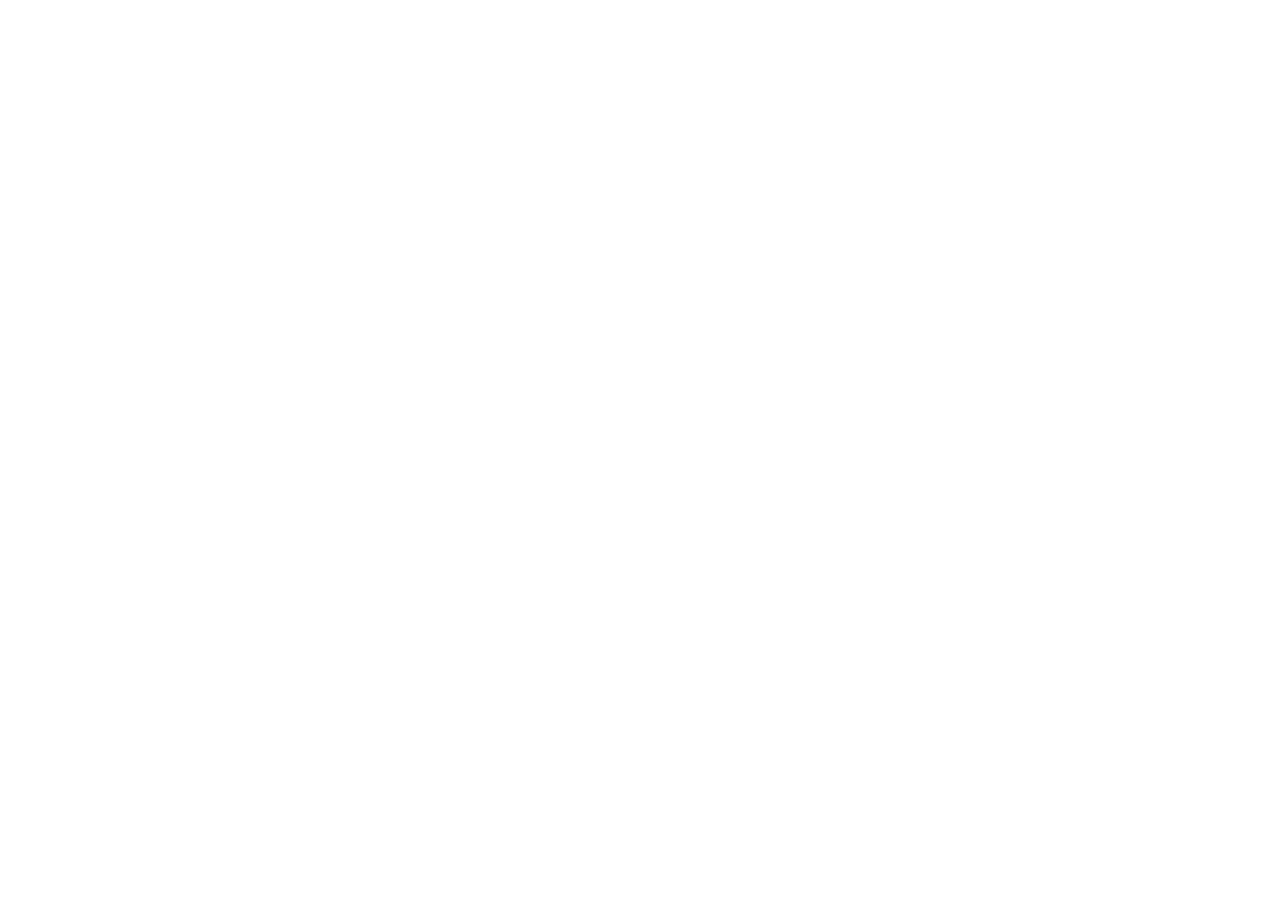
==== portfolio/index.html @ b693738b "added portfolio" ====
<!doctype html><html lang="en"><head><meta charset="utf-8"/><link rel="icon" href="/williamjwhtie.me/portfolio/favicon.png"/><meta name="viewport" content="width=device-width,initial-scale=1"/><meta name="theme-color" content="#000000"/><meta name="description" content="William White's Portfolio Website"/><link rel="apple-touch-icon" href="/williamjwhtie.me/portfolio/favicon.png"/><link rel="manifest" href="/williamjwhtie.me/portfolio/manifest.json"/><meta name="description" content="I'm an Enterprise Technical Success Manager, Digital Transformation SME, web designer and developer based in Seattle, Washington. I serve as a trusted technical advisor and implementation consultant for clients across various business verticals. I have over 10 years of experience in designing, implementing, and supporting enterprise software including banking and loan originatioin, electronic signatures (DocuSign, Adobe), digital mortgage and business solutions that enable digital business transformation and innovation.  I have a passion for problem-solving and enjoy learning about and experimenting with new technologies.
      Currently using and exploring: Node.js, React.js, Bootstrap, Material UI, MongoDB, Mysql, PostgreSQL, Nextjs, AI in business."/><meta property="og:image" content="https://github.com/willj518.png"/><meta property="og:site_name" content="William White's Portfolio"/><meta property="og:title" content="Portfolio of WILLIAM WHITE"/><meta property="og:url" content="https://willj518.github.io/portfolio/"/><meta property="og:type" content="website"/><meta property="og:description" content="I'm an Enterprise Technical Success Manager, Digital Transformation SME, web designer and developer based in Seattle, Washington. I serve as a trusted technical advisor and implementation consultant for clients across various business verticals. I have over 10 years of experience in designing, implementing, and supporting enterprise software including banking and loan originatioin, electronic signatures (DocuSign, Adobe), digital mortgage and business solutions that enable digital business transformation and innovation.  I have a passion for problem-solving and enjoy learning about and experimenting with new technologies.
      Currently using and exploring: Node.js, React.js, Bootstrap, Material UI, MongoDB, Mysql, PostgreSQL, Nextjs, AI in business."/><meta itemprop="name" content="Portfolio of WILLIAM WHITE"/><meta itemprop="url" content="https://willj518.github.io/portfolio/"/><meta itemprop="description" content="I'm an Enterprise Technical Success Manager, Digital Transformation SME, web designer and developer based in Seattle, Washington. I serve as a trusted technical advisor and implementation consultant for clients across various business verticals. I have over 10 years of experience in designing, implementing, and supporting enterprise software including banking and loan originatioin, electronic signatures (DocuSign, Adobe), digital mortgage and business solutions that enable digital business transformation and innovation.  I have a passion for problem-solving and enjoy learning about and experimenting with new technologies.
      Currently using and exploring: Node.js, React.js, Bootstrap, Material UI, MongoDB, Mysql, PostgreSQL, Nextjs, AI in business."/><meta itemprop="thumbnailUrl" content=""/><meta name="linkedin:url" content="https://www.linkedin.com/in/digital-will/"/><meta name="twitter:title" content="WILLIAM WHITE"/><meta name="twitter:description" content="I'm an Enterprise Technical Success Manager, Digital Transformation SME, web designer and developer based in Seattle, Washington. I serve as a trusted technical advisor and implementation consultant for clients across various business verticals. I have over 10 years of experience in designing, implementing, and supporting enterprise software including banking and loan originatioin, electronic signatures (DocuSign, Adobe), digital mortgage and business solutions that enable digital business transformation and innovation.  I have a passion for problem-solving and enjoy learning about and experimenting with new technologies.
      Currently using and exploring: Node.js, React.js, Bootstrap, Material UI, MongoDB, Mysql, PostgreSQL, Nextjs, AI in business."/><meta name="twitter:card" content="summary"/><link rel="stylesheet" href="css/docs.css"/><link rel="stylesheet" href="css/algolia.css"/><title>Portfolio of WILLIAM WHITE</title><script defer="defer" src="/williamjwhtie.me/portfolio/static/js/main.a941925e.js"></script><link href="/williamjwhtie.me/portfolio/static/css/main.49c7932e.css" rel="stylesheet"></head><body><noscript>You need to enable JavaScript to run this app.</noscript><div id="root"></div></body></html>
---- portfolio/css/docs.css ----
@charset "UTF-8";
/*! @docsearch/css 3.0.0-alpha.41 | MIT License | © Algolia, Inc. and contributors | https://docsearch.algolia.com */
:root {
  --portfolio-primary-color: #5468ff;
  --portfolio-text-color: #1c1e21;
  --portfolio-spacing: 12px;
  --portfolio-highlight-color: var(--portfolio-primary-color);
  --portfolio-muted-color: #969faf;
  --portfolio-container-background: rgba(101, 108, 133, 0.8);
  --portfolio-logo-color: #5265f9;
  --portfolio-modal-width: 560px;
  --portfolio-modal-height: 600px;
  --portfolio-modal-background: #f5f6f7;
  --portfolio-modal-shadow: inset 1px 1px 0 0 hsla(0, 0%, 100%, 0.5),
    0 3px 8px 0 #555a64;
  --portfolio-searchbox-height: 56px;
  --portfolio-searchbox-background: #ebedf0;
  --portfolio-searchbox-focus-background: #fff;
  --portfolio-searchbox-shadow: inset 0 0 0 2px var(--portfolio-primary-color);
  --portfolio-hit-height: 56px;
  --portfolio-hit-color: #444950;
  --portfolio-hit-active-color: #fff;
  --portfolio-hit-background: #fff;
  --portfolio-hit-shadow: 0 1px 3px 0 #d4d9e1;
  --portfolio-key-gradient: linear-gradient(-225deg, #d5dbe4, #f8f8f8);
  --portfolio-key-shadow: inset 0 -2px 0 0 #cdcde6, inset 0 0 1px 1px #fff,
    0 1px 2px 1px rgba(30, 35, 90, 0.4);
  --portfolio-footer-height: 44px;
  --portfolio-footer-background: #fff;
  --portfolio-footer-shadow: 0 -1px 0 0 #e0e3e8,
    0 -3px 6px 0 rgba(69, 98, 155, 0.12);
}

html[data-theme=dark] {
  --portfolio-text-color: #f5f6f7;
  --portfolio-container-background: rgba(9, 10, 17, 0.8);
  --portfolio-modal-background: #15172a;
  --portfolio-modal-shadow: inset 1px 1px 0 0 #2c2e40, 0 3px 8px 0 #000309;
  --portfolio-searchbox-background: #090a11;
  --portfolio-searchbox-focus-background: #000;
  --portfolio-hit-color: #bec3c9;
  --portfolio-hit-shadow: none;
  --portfolio-hit-background: #090a11;
  --portfolio-key-gradient: linear-gradient(-26.5deg, #565872, #31355b);
  --portfolio-key-shadow: inset 0 -2px 0 0 #282d55, inset 0 0 1px 1px #51577d,
    0 2px 2px 0 rgba(3, 4, 9, 0.3);
  --portfolio-footer-background: #1e2136;
  --portfolio-footer-shadow: inset 0 1px 0 0 rgba(73, 76, 106, 0.5),
    0 -4px 8px 0 rgba(0, 0, 0, 0.2);
  --portfolio-logo-color: #fff;
  --portfolio-muted-color: #6b7082;
}

.Portfolio-Button {
  align-items: center;
  background: var(--portfolio-searchbox-background);
  border: 0;
  border-radius: 40px;
  color: var(--portfolio-muted-color);
  cursor: pointer;
  display: flex;
  font-weight: 500;
  height: 36px;
  justify-content: space-between;
  margin: 0 0 0 16px;
  padding: 0 8px;
  -webkit-user-select: none;
  -moz-user-select: none;
  -ms-user-select: none;
  user-select: none;
}

.Portfolio-Button:active,
.Portfolio-Button:focus,
.Portfolio-Button:hover {
  background: var(--portfolio-searchbox-focus-background);
  box-shadow: var(--portfolio-searchbox-shadow);
  color: var(--portfolio-text-color);
  outline: none;
}

.Portfolio-Button-Container {
  align-items: center;
  display: flex;
}

.Portfolio-Button .Portfolio-Search-Icon {
  color: var(--portfolio-text-color);
}

.Portfolio-Button-Placeholder {
  font-size: 1rem;
  padding: 0 12px 0 6px;
}

.Portfolio-Button-Keys {
  display: flex;
  min-width: calc(40px + 0.8em);
}

.Portfolio-Button-Key {
  align-items: center;
  background: var(--portfolio-key-gradient);
  border-radius: 3px;
  box-shadow: var(--portfolio-key-shadow);
  color: var(--portfolio-muted-color);
  display: flex;
  height: 18px;
  justify-content: center;
  margin-right: 0.4em;
  padding-bottom: 2px;
  position: relative;
  top: -1px;
  width: 20px;
}

@media (max-width: 750px) {
  .Portfolio-Button-Keys,
  .Portfolio-Button-Placeholder {
    display: none;
  }
}
.Portfolio--active {
  overflow: hidden !important;
}

.Portfolio-Container,
.Portfolio-Container * {
  box-sizing: border-box;
}

.Portfolio-Container {
  background-color: var(--portfolio-container-background);
  height: 100vh;
  left: 0;
  position: fixed;
  top: 0;
  width: 100vw;
  z-index: 200;
}

.Portfolio-Container a {
  text-decoration: none;
}

.Portfolio-Link {
  -webkit-appearance: none;
  -moz-appearance: none;
  appearance: none;
  background: none;
  border: 0;
  color: var(--portfolio-highlight-color);
  cursor: pointer;
  font: inherit;
  margin: 0;
  padding: 0;
}

.Portfolio-Modal {
  background: var(--portfolio-modal-background);
  border-radius: 6px;
  box-shadow: var(--portfolio-modal-shadow);
  flex-direction: column;
  margin: 60px auto auto;
  max-width: var(--portfolio-modal-width);
  position: relative;
}

.Portfolio-SearchBar {
  display: flex;
  padding: var(--portfolio-spacing) var(--portfolio-spacing) 0;
}

.Portfolio-Form {
  align-items: center;
  background: var(--portfolio-searchbox-focus-background);
  border-radius: 4px;
  box-shadow: var(--portfolio-searchbox-shadow);
  display: flex;
  height: var(--portfolio-searchbox-height);
  margin: 0;
  padding: 0 var(--portfolio-spacing);
  position: relative;
  width: 100%;
}

.Portfolio-Input {
  -webkit-appearance: none;
  -moz-appearance: none;
  appearance: none;
  background: transparent;
  border: 0;
  color: var(--portfolio-text-color);
  flex: 1 1;
  font: inherit;
  font-size: 1.2em;
  height: 100%;
  outline: none;
  padding: 0 0 0 8px;
  width: 80%;
}

.Portfolio-Input::-moz-placeholder {
  color: var(--portfolio-muted-color);
  opacity: 1;
}

.Portfolio-Input:-ms-input-placeholder {
  color: var(--portfolio-muted-color);
  opacity: 1;
}

.Portfolio-Input::placeholder {
  color: var(--portfolio-muted-color);
  opacity: 1;
}

.Portfolio-Input::-webkit-search-cancel-button,
.Portfolio-Input::-webkit-search-decoration,
.Portfolio-Input::-webkit-search-results-button,
.Portfolio-Input::-webkit-search-results-decoration {
  display: none;
}

.Portfolio-LoadingIndicator,
.Portfolio-MagnifierLabel,
.Portfolio-Reset {
  margin: 0;
  padding: 0;
}

.Portfolio-MagnifierLabel,
.Portfolio-Reset {
  align-items: center;
  color: var(--portfolio-highlight-color);
  display: flex;
  justify-content: center;
}

.Portfolio-Container--Stalled .Portfolio-MagnifierLabel,
.Portfolio-LoadingIndicator {
  display: none;
}

.Portfolio-Container--Stalled .Portfolio-LoadingIndicator {
  align-items: center;
  color: var(--portfolio-highlight-color);
  display: flex;
  justify-content: center;
}

@media screen and (prefers-reduced-motion: reduce) {
  .Portfolio-Reset {
    -webkit-animation: none;
    animation: none;
    -webkit-appearance: none;
    -moz-appearance: none;
    appearance: none;
    background: none;
    border: 0;
    border-radius: 50%;
    color: var(--portfolio-icon-color);
    cursor: pointer;
    right: 0;
    stroke-width: var(--portfolio-icon-stroke-width);
  }
}
.Portfolio-Reset {
  -webkit-animation: fade-in 0.1s ease-in forwards;
  animation: fade-in 0.1s ease-in forwards;
  -webkit-appearance: none;
  -moz-appearance: none;
  appearance: none;
  background: none;
  border: 0;
  border-radius: 50%;
  color: var(--portfolio-icon-color);
  cursor: pointer;
  padding: 2px;
  right: 0;
  stroke-width: var(--portfolio-icon-stroke-width);
}

.Portfolio-Reset[hidden] {
  display: none;
}

.Portfolio-Reset:focus {
  outline: none;
}

.Portfolio-Reset:hover {
  color: var(--portfolio-highlight-color);
}

.Portfolio-LoadingIndicator svg,
.Portfolio-MagnifierLabel svg {
  height: 24px;
  width: 24px;
}

.Portfolio-Cancel {
  display: none;
}

.Portfolio-Dropdown {
  max-height: calc(var(--portfolio-modal-height) - var(--portfolio-searchbox-height) - var(--portfolio-spacing) - var(--portfolio-footer-height));
  min-height: var(--portfolio-spacing);
  overflow-y: auto;
  overflow-y: overlay;
  padding: 0 var(--portfolio-spacing);
  scrollbar-color: var(--portfolio-muted-color) var(--portfolio-modal-background);
  scrollbar-width: thin;
}

.Portfolio-Dropdown::-webkit-scrollbar {
  width: 12px;
}

.Portfolio-Dropdown::-webkit-scrollbar-track {
  background: transparent;
}

.Portfolio-Dropdown::-webkit-scrollbar-thumb {
  background-color: var(--portfolio-muted-color);
  border: 3px solid var(--portfolio-modal-background);
  border-radius: 20px;
}

.Portfolio-Dropdown ul {
  list-style: none;
  margin: 0;
  padding: 0;
}

.Portfolio-Label {
  font-size: 0.75em;
  line-height: 1.6em;
}

.Portfolio-Help,
.Portfolio-Label {
  color: var(--portfolio-muted-color);
}

.Portfolio-Help {
  font-size: 0.9em;
  margin: 0;
  -webkit-user-select: none;
  -moz-user-select: none;
  -ms-user-select: none;
  user-select: none;
}

.Portfolio-Title {
  font-size: 1.2em;
}

.Portfolio-Logo a {
  display: flex;
}

.Portfolio-Logo svg {
  color: var(--portfolio-logo-color);
  margin-left: 8px;
}

.Portfolio-Hits:last-of-type {
  margin-bottom: 24px;
}

.Portfolio-Hits mark {
  background: none;
  color: var(--portfolio-highlight-color);
}

.Portfolio-HitsFooter {
  color: var(--portfolio-muted-color);
  display: flex;
  font-size: 0.85em;
  justify-content: center;
  margin-bottom: var(--portfolio-spacing);
  padding: var(--portfolio-spacing);
}

.Portfolio-HitsFooter a {
  border-bottom: 1px solid;
  color: inherit;
}

.Portfolio-Hit {
  border-radius: 4px;
  display: flex;
  padding-bottom: 4px;
  position: relative;
}

@media screen and (prefers-reduced-motion: reduce) {
  .Portfolio-Hit--deleting {
    transition: none;
  }
}
.Portfolio-Hit--deleting {
  opacity: 0;
  transition: all 0.25s linear;
}

@media screen and (prefers-reduced-motion: reduce) {
  .Portfolio-Hit--favoriting {
    transition: none;
  }
}
.Portfolio-Hit--favoriting {
  transform: scale(0);
  transform-origin: top center;
  transition: all 0.25s linear;
  transition-delay: 0.25s;
}

.Portfolio-Hit a {
  background: var(--portfolio-hit-background);
  border-radius: 4px;
  box-shadow: var(--portfolio-hit-shadow);
  display: block;
  padding-left: var(--portfolio-spacing);
  width: 100%;
}

.Portfolio-Hit-source {
  background: var(--portfolio-modal-background);
  color: var(--portfolio-highlight-color);
  font-size: 0.85em;
  font-weight: 600;
  line-height: 32px;
  margin: 0 -4px;
  padding: 8px 4px 0;
  position: -webkit-sticky;
  position: sticky;
  top: 0;
  z-index: 10;
}

.Portfolio-Hit-Tree {
  color: var(--portfolio-muted-color);
  height: var(--portfolio-hit-height);
  opacity: 0.5;
  stroke-width: var(--portfolio-icon-stroke-width);
  width: 24px;
}

.Portfolio-Hit[aria-selected=true] a {
  background-color: var(--portfolio-highlight-color);
}

.Portfolio-Hit[aria-selected=true] mark {
  text-decoration: underline;
}

.Portfolio-Hit-Container {
  align-items: center;
  color: var(--portfolio-hit-color);
  display: flex;
  flex-direction: row;
  height: var(--portfolio-hit-height);
  padding: 0 var(--portfolio-spacing) 0 0;
}

.Portfolio-Hit-icon {
  height: 20px;
  width: 20px;
}

.Portfolio-Hit-action,
.Portfolio-Hit-icon {
  color: var(--portfolio-muted-color);
  stroke-width: var(--portfolio-icon-stroke-width);
}

.Portfolio-Hit-action {
  align-items: center;
  display: flex;
  height: 22px;
  width: 22px;
}

.Portfolio-Hit-action svg {
  display: block;
  height: 18px;
  width: 18px;
}

.Portfolio-Hit-action + .Portfolio-Hit-action {
  margin-left: 6px;
}

.Portfolio-Hit-action-button {
  -webkit-appearance: none;
  -moz-appearance: none;
  appearance: none;
  background: none;
  border: 0;
  border-radius: 50%;
  color: inherit;
  cursor: pointer;
  padding: 2px;
}

svg.Portfolio-Hit-Select-Icon {
  display: none;
}

.Portfolio-Hit[aria-selected=true] .Portfolio-Hit-Select-Icon {
  display: block;
}

.Portfolio-Hit-action-button:focus,
.Portfolio-Hit-action-button:hover {
  background: rgba(0, 0, 0, 0.2);
  transition: background-color 0.1s ease-in;
}

@media screen and (prefers-reduced-motion: reduce) {
  .Portfolio-Hit-action-button:focus,
  .Portfolio-Hit-action-button:hover {
    transition: none;
  }
}
.Portfolio-Hit-action-button:focus path,
.Portfolio-Hit-action-button:hover path {
  fill: #fff;
}

.Portfolio-Hit-content-wrapper {
  display: flex;
  flex: 1 1 auto;
  flex-direction: column;
  font-weight: 500;
  justify-content: center;
  line-height: 1.2em;
  margin: 0 8px;
  overflow-x: hidden;
  position: relative;
  text-overflow: ellipsis;
  white-space: nowrap;
  width: 80%;
}

.Portfolio-Hit-title {
  font-size: 0.9em;
}

.Portfolio-Hit-path {
  color: var(--portfolio-muted-color);
  font-size: 0.75em;
}

.Portfolio-Hit[aria-selected=true] .Portfolio-Hit-Tree,
.Portfolio-Hit[aria-selected=true] .Portfolio-Hit-action,
.Portfolio-Hit[aria-selected=true] .Portfolio-Hit-icon,
.Portfolio-Hit[aria-selected=true] .Portfolio-Hit-path,
.Portfolio-Hit[aria-selected=true] .Portfolio-Hit-text,
.Portfolio-Hit[aria-selected=true] .Portfolio-Hit-title,
.Portfolio-Hit[aria-selected=true] mark {
  color: var(--portfolio-hit-active-color) !important;
}

@media screen and (prefers-reduced-motion: reduce) {
  .Portfolio-Hit-action-button:focus,
  .Portfolio-Hit-action-button:hover {
    background: rgba(0, 0, 0, 0.2);
    transition: none;
  }
}
.Portfolio-ErrorScreen,
.Portfolio-NoResults,
.Portfolio-StartScreen {
  font-size: 0.9em;
  margin: 0 auto;
  padding: 36px 0;
  text-align: center;
  width: 80%;
}

.Portfolio-Screen-Icon {
  color: var(--portfolio-muted-color);
  padding-bottom: 12px;
}

.Portfolio-NoResults-Prefill-List {
  display: inline-block;
  padding-bottom: 24px;
  text-align: left;
}

.Portfolio-NoResults-Prefill-List ul {
  display: inline-block;
  padding: 8px 0 0;
}

.Portfolio-NoResults-Prefill-List li {
  list-style-position: inside;
  list-style-type: "» ";
}

.Portfolio-Prefill {
  -webkit-appearance: none;
  -moz-appearance: none;
  appearance: none;
  background: none;
  border: 0;
  border-radius: 1em;
  color: var(--portfolio-highlight-color);
  cursor: pointer;
  display: inline-block;
  font-size: 1em;
  font-weight: 700;
  padding: 0;
}

.Portfolio-Prefill:focus,
.Portfolio-Prefill:hover {
  outline: none;
  text-decoration: underline;
}

.Portfolio-Footer {
  align-items: center;
  background: var(--portfolio-footer-background);
  border-radius: 0 0 8px 8px;
  box-shadow: var(--portfolio-footer-shadow);
  display: flex;
  flex-direction: row-reverse;
  flex-shrink: 0;
  height: var(--portfolio-footer-height);
  justify-content: space-between;
  padding: 0 var(--portfolio-spacing);
  position: relative;
  -webkit-user-select: none;
  -moz-user-select: none;
  -ms-user-select: none;
  user-select: none;
  width: 100%;
  z-index: 300;
}

.Portfolio-Commands {
  color: var(--portfolio-muted-color);
  display: flex;
  list-style: none;
  margin: 0;
  padding: 0;
}

.Portfolio-Commands li {
  align-items: center;
  display: flex;
}

.Portfolio-Commands li:not(:last-of-type) {
  margin-right: 0.8em;
}

.Portfolio-Commands-Key {
  align-items: center;
  background: var(--portfolio-key-gradient);
  border-radius: 2px;
  box-shadow: var(--portfolio-key-shadow);
  display: flex;
  height: 18px;
  justify-content: center;
  margin-right: 0.4em;
  padding-bottom: 1px;
  width: 20px;
}

@media (max-width: 750px) {
  :root {
    --portfolio-spacing: 10px;
    --portfolio-footer-height: 40px;
  }
  .Portfolio-Dropdown {
    height: 100%;
  }
  .Portfolio-Container {
    height: 100vh;
    height: -webkit-fill-available;
    height: calc(var(--portfolio-vh, 1vh) * 100);
    position: absolute;
  }
  .Portfolio-Footer {
    border-radius: 0;
    bottom: 0;
    position: absolute;
  }
  .Portfolio-Hit-content-wrapper {
    display: flex;
    position: relative;
    width: 80%;
  }
  .Portfolio-Modal {
    border-radius: 0;
    box-shadow: none;
    height: 100vh;
    height: -webkit-fill-available;
    height: calc(var(--portfolio-vh, 1vh) * 100);
    margin: 0;
    max-width: 100%;
    width: 100%;
  }
  .Portfolio-Dropdown {
    max-height: calc(var(--portfolio-vh, 1vh) * 100 - var(--portfolio-searchbox-height) - var(--portfolio-spacing) - var(--portfolio-footer-height));
  }
  .Portfolio-Cancel {
    -webkit-appearance: none;
    -moz-appearance: none;
    appearance: none;
    background: none;
    border: 0;
    color: var(--portfolio-highlight-color);
    cursor: pointer;
    display: inline-block;
    flex: none;
    font: inherit;
    font-size: 1em;
    font-weight: 500;
    margin-left: var(--portfolio-spacing);
    outline: none;
    overflow: hidden;
    padding: 0;
    -webkit-user-select: none;
    -moz-user-select: none;
    -ms-user-select: none;
    user-select: none;
    white-space: nowrap;
  }
  .Portfolio-Commands,
  .Portfolio-Hit-Tree {
    display: none;
  }
}
@-webkit-keyframes fade-in {
  0% {
    opacity: 0;
  }
  to {
    opacity: 1;
  }
}
@keyframes fade-in {
  0% {
    opacity: 0;
  }
  to {
    opacity: 1;
  }
}
:root {
  --portfolio-modal-background: #fff;
  --portfolio-highlight-color: #087ea4;
  --portfolio-primary-color: #0074a6;
  --portfolio-container-background: rgba(52, 58, 70, 0.8);
  --portfolio-modal-shadow: none;
  --portfolio-searchbox-shadow: 0 0 0 3px rgba(66, 153, 225, 0.5);
  --ifm-z-index-fixed: 1000;
  --portfolio-hit-height: 48px;
  --portfolio-searchbox-height: 72px;
  --portfolio-footer-height: 108px;
  --portfolio-icon-stroke-width: 1.4;
  --hover-overlay: rgba(0, 0, 0, 0.05);
  --fds-animation-fade-in: cubic-bezier(0, 0, 1, 1);
  --fds-animation-fade-out: cubic-bezier(0, 0, 1, 1);
}

html.dark {
  --portfolio-modal-background: #23272f;
  --portfolio-hit-background: #23272f;
  --portfolio-highlight-color: #149eca;
}

.Portfolio--active #__next {
  filter: blur(0);
}

.Portfolio-SearchBar {
  padding: 0.75rem 1.25rem;
}

.Portfolio-Form {
  border-radius: 9999px;
  --tw-shadow: 0 0 #0000;
  --tw-shadow-colored: 0 0 #0000;
  box-shadow: var(--tw-ring-offset-shadow, 0 0 rgba(0, 0, 0, 0)), var(--tw-ring-shadow, 0 0 rgba(0, 0, 0, 0)), var(--tw-shadow);
  font-size: 15px;
  --tw-text-opacity: 1;
  color: rgb(94 104 126/var(--tw-text-opacity));
  --tw-bg-opacity: 1;
  background-color: rgb(235 236 240/var(--tw-bg-opacity));
}

.Portfolio-Form:focus {
  outline-color: #087ea4;
}

.Portfolio-Form {
  height: 2.5rem;
}

.Portfolio-Form:focus-within {
  outline: 2px solid transparent;
  outline-offset: 2px;
}

html.dark .Portfolio-Form {
  --tw-bg-opacity: 1;
  background-color: rgb(52 58 70/var(--tw-bg-opacity));
}

.Portfolio-Dropdown {
  padding-left: 0;
  padding-right: 0;
  height: 100%;
  max-height: 100%;
}

.Portfolio-Commands {
  width: 100%;
  justify-content: space-between;
  border-top-width: 1px;
  --tw-border-opacity: 1;
  border-color: rgb(235 236 240/var(--tw-border-opacity));
  padding-top: 1rem;
}

html.dark .Portfolio-Commands {
  --tw-border-opacity: 1;
  border-color: rgb(52 58 70/var(--tw-border-opacity));
}

.Portfolio-Commands-Key {
  -webkit-margin-end: 0.4rem;
  margin-inline-end: 0.4rem;
  -webkit-margin-start: 0;
  margin-inline-start: 0;
  --tw-shadow: 0 0 #0000;
  --tw-shadow-colored: 0 0 #0000;
  box-shadow: var(--tw-ring-offset-shadow, 0 0 rgba(0, 0, 0, 0)), var(--tw-ring-shadow, 0 0 rgba(0, 0, 0, 0)), var(--tw-shadow);
  --tw-bg-opacity: 1;
  background-color: rgb(235 236 240/var(--tw-bg-opacity));
  --tw-text-opacity: 1;
  color: rgb(35 39 47/var(--tw-text-opacity));
}

.Portfolio-Logo {
  padding-top: 1rem;
  padding-bottom: 0.5rem;
}

.Portfolio-Logo svg {
  -webkit-margin-start: 0.5rem;
  margin-inline-start: 0.5rem;
  -webkit-margin-end: 0;
  margin-inline-end: 0;
}

.Portfolio-Label {
  font-size: 11px;
}

.Portfolio-Footer {
  background-color: transparent;
  flex-direction: column-reverse;
  align-items: flex-start;
  height: auto;
  padding-bottom: 0.5rem;
  padding-left: 1.25rem;
  padding-right: 1.25rem;
  --tw-shadow: 0 0 #0000;
  --tw-shadow-colored: 0 0 #0000;
  box-shadow: var(--tw-ring-offset-shadow, 0 0 rgba(0, 0, 0, 0)), var(--tw-ring-shadow, 0 0 rgba(0, 0, 0, 0)), var(--tw-shadow);
}

html.dark .Portfolio-Footer {
  --tw-bg-opacity: 1;
  background-color: rgb(35 39 47/var(--tw-bg-opacity));
}

.Portfolio-Input {
  padding-top: 0.75rem;
  padding-bottom: 0.75rem;
  -webkit-padding-start: 0.5rem;
  padding-inline-start: 0.5rem;
  -webkit-padding-end: 0;
  padding-inline-end: 0;
  font-size: 15px;
  line-height: 1.25;
  --tw-text-opacity: 1;
  color: rgb(35 39 47/var(--tw-text-opacity));
  -webkit-appearance: none !important;
  -moz-appearance: none !important;
  appearance: none !important;
}

.Portfolio-Input:focus {
  outline-color: #087ea4 !important;
}

html.dark .Portfolio-Input {
  --tw-text-opacity: 1;
  color: rgb(246 247 249/var(--tw-text-opacity));
}

.Portfolio-Hit a {
  border-start-end-radius: 0.5rem;
  border-end-end-radius: 0.5rem;
  border-start-start-radius: 0;
  border-end-start-radius: 0;
  --tw-shadow: 0 0 #0000;
  --tw-shadow-colored: 0 0 #0000;
  box-shadow: var(--tw-ring-offset-shadow, 0 0 rgba(0, 0, 0, 0)), var(--tw-ring-shadow, 0 0 rgba(0, 0, 0, 0)), var(--tw-shadow);
  -webkit-padding-start: 1.25rem;
  padding-inline-start: 1.25rem;
}

.Portfolio-Hit-source {
  text-transform: uppercase;
  letter-spacing: 0.025em;
  font-size: 13px;
  --tw-text-opacity: 1;
  color: rgb(64 71 86/var(--tw-text-opacity));
  font-weight: 700;
  padding-top: 0;
  -webkit-padding-start: 1.25rem;
  padding-inline-start: 1.25rem;
  margin: 0;
}

html.dark .Portfolio-Hit-source {
  --tw-text-opacity: 1;
  color: rgb(235 236 240/var(--tw-text-opacity));
}

.Portfolio-Dropdown ul {
  -webkit-margin-end: 1.25rem;
  margin-inline-end: 1.25rem;
}

.Portfolio-Hit-title {
  font-size: 15px;
  --tw-text-opacity: 1;
  color: rgb(35 39 47/var(--tw-text-opacity));
  font-weight: 400;
  text-overflow: ellipsis;
  white-space: nowrap;
  overflow: hidden;
}

html.dark .Portfolio-Hit-title {
  --tw-text-opacity: 1;
  color: rgb(246 247 249/var(--tw-text-opacity));
}

.Portfolio-Hit-path {
  font-weight: 400;
}

.Portfolio-LoadingIndicator svg,
.Portfolio-MagnifierLabel svg {
  width: 15px;
  height: 15px;
  --tw-text-opacity: 1;
  color: rgb(153 161 179/var(--tw-text-opacity));
  margin-left: 0.25rem;
  margin-right: 0.25rem;
}

.Portfolio-Container,
.Portfolio-Modal {
  display: flex;
  justify-content: center;
}

.Portfolio-Modal {
  max-width: 48rem;
  width: 100%;
  border-radius: 1rem;
  overflow: hidden;
  margin: 1rem 0;
  --tw-shadow: 0 16px 32px -16px rgba(0, 0, 0, 0.1),
    0 0 0 1px rgba(0, 0, 0, 0.1);
  --tw-shadow-colored: 0 16px 32px -16px var(--tw-shadow-color),
    0 0 0 1px var(--tw-shadow-color);
}

.Portfolio-Modal,
html.dark .Portfolio-Modal {
  box-shadow: var(--tw-ring-offset-shadow, 0 0 rgba(0, 0, 0, 0)), var(--tw-ring-shadow, 0 0 rgba(0, 0, 0, 0)), var(--tw-shadow);
}

html.dark .Portfolio-Modal {
  --tw-shadow: 0 16px 32px -16px rgba(0, 0, 0, 0.1),
    0 0 0 1px hsla(0, 0%, 100%, 0.05);
  --tw-shadow-colored: 0 16px 32px -16px var(--tw-shadow-color),
    0 0 0 1px var(--tw-shadow-color);
}

.Portfolio-Cancel {
  -webkit-padding-start: 1.25rem;
  padding-inline-start: 1.25rem;
  -webkit-margin-start: 0;
  margin-inline-start: 0;
  font-size: 15px;
  --tw-text-opacity: 1;
  color: rgb(8 126 164/var(--tw-text-opacity));
  font-weight: 400;
}

.Portfolio-Screen-Icon {
  display: flex;
  justify-content: center;
}

.Portfolio-Help {
  text-align: center;
  margin-top: 1rem;
}

@media (max-width: 1024px) {
  .Portfolio-Modal {
    max-width: 100%;
  }
  .Portfolio-Cancel {
    display: inline-block;
  }
  .Portfolio-Commands {
    display: none;
  }
  .Portfolio-Modal {
    border-radius: 0;
    margin-top: 0;
    margin-bottom: 0;
  }
}
.Portfolio-Search-Icon {
  height: 20px;
  width: 20px;
  stroke-width: 1.6;
  --tw-text-opacity: 1;
  color: rgb(78 87 105/var(--tw-text-opacity));
}
---- portfolio/css/algolia.css ----
@charset "UTF-8";
/*! @docsearch/css 3.0.0-alpha.41 | MIT License | © Algolia, Inc. and contributors | https://docsearch.algolia.com */
:root {
  --portfolio-primary-color:#5468ff;
  --portfolio-text-color:#1c1e21;
  --portfolio-spacing:12px;
  --portfolio-highlight-color:var(--portfolio-primary-color);
  --portfolio-muted-color:#969faf;
  --portfolio-container-background:rgba(101,108,133,.8);
  --portfolio-logo-color:#5468ff;
  --portfolio-modal-width:560px;
  --portfolio-modal-height:600px;
  --portfolio-modal-background:#f5f6f7;
  --portfolio-modal-shadow:inset 1px 1px 0 0 hsla(0,0%,100%,.5),0 3px 8px 0 #555a64;
  --portfolio-searchbox-height:56px;
  --portfolio-searchbox-background:#ebedf0;
  --portfolio-searchbox-focus-background:#fff;
  --portfolio-searchbox-shadow:inset 0 0 0 2px var(--portfolio-primary-color);
  --portfolio-hit-height:56px;
  --portfolio-hit-color:#444950;
  --portfolio-hit-active-color:#fff;
  --portfolio-hit-background:#fff;
  --portfolio-hit-shadow:0 1px 3px 0 #d4d9e1;
  --portfolio-key-gradient:linear-gradient(-225deg,#d5dbe4,#f8f8f8);
  --portfolio-key-shadow:inset 0 -2px 0 0 #cdcde6,inset 0 0 1px 1px #fff,0 1px 2px 1px rgba(30,35,90,.4);
  --portfolio-footer-height:44px;
  --portfolio-footer-background:#fff;
  --portfolio-footer-shadow:0 -1px 0 0 #e0e3e8,0 -3px 6px 0 rgba(69,98,155,.12) ;
}

html[data-theme=dark] {
  --portfolio-text-color:#f5f6f7;
  --portfolio-container-background:rgba(9,10,17,.8);
  --portfolio-modal-background:#15172a;
  --portfolio-modal-shadow:inset 1px 1px 0 0 #2c2e40,0 3px 8px 0 #000309;
  --portfolio-searchbox-background:#090a11;
  --portfolio-searchbox-focus-background:#000;
  --portfolio-hit-color:#bec3c9;
  --portfolio-hit-shadow:none;
  --portfolio-hit-background:#090a11;
  --portfolio-key-gradient:linear-gradient(-26.5deg,#565872,#31355b);
  --portfolio-key-shadow:inset 0 -2px 0 0 #282d55,inset 0 0 1px 1px #51577d,0 2px 2px 0 rgba(3,4,9,.3);
  --portfolio-footer-background:#1e2136;
  --portfolio-footer-shadow:inset 0 1px 0 0 rgba(73,76,106,.5),0 -4px 8px 0 rgba(0,0,0,.2);
  --portfolio-logo-color:#fff;
  --portfolio-muted-color:#7f8497 ;
}

.Portfolio-Button {
  align-items: center;
  background: var(--portfolio-searchbox-background);
  border: 0;
  border-radius: 40px;
  color: var(--portfolio-muted-color);
  cursor: pointer;
  display: flex;
  font-weight: 500;
  height: 36px;
  justify-content: space-between;
  margin: 0 0 0 16px;
  padding: 0 8px;
  -webkit-user-select: none;
  -moz-user-select: none;
  -ms-user-select: none;
  user-select: none;
}

.Portfolio-Button:active,
.Portfolio-Button:focus,
.Portfolio-Button:hover {
  background: var(--portfolio-searchbox-focus-background);
  box-shadow: var(--portfolio-searchbox-shadow);
  color: var(--portfolio-text-color);
  outline: none;
}

.Portfolio-Button-Container {
  align-items: center;
  display: flex;
}

.Portfolio-Button .Portfolio-Search-Icon {
  color: var(--portfolio-text-color);
}

.Portfolio-Button-Placeholder {
  font-size: 1rem;
  padding: 0 12px 0 6px;
}

.Portfolio-Button-Keys {
  display: flex;
  min-width: calc(40px + 0.8em);
}

.Portfolio-Button-Key {
  align-items: center;
  background: var(--portfolio-key-gradient);
  border-radius: 3px;
  box-shadow: var(--portfolio-key-shadow);
  color: var(--portfolio-muted-color);
  display: flex;
  height: 18px;
  justify-content: center;
  margin-right: 0.4em;
  padding-bottom: 2px;
  position: relative;
  top: -1px;
  width: 20px;
}

@media (max-width: 750px) {
  .Portfolio-Button-Keys,
  .Portfolio-Button-Placeholder {
    display: none;
  }
}
.Portfolio--active {
  overflow: hidden !important;
}

.Portfolio-Container,
.Portfolio-Container * {
  box-sizing: border-box;
}

.Portfolio-Container {
  background-color: var(--portfolio-container-background);
  height: 100vh;
  left: 0;
  position: fixed;
  top: 0;
  width: 100vw;
  z-index: 200;
}

.Portfolio-Container a {
  text-decoration: none;
}

.Portfolio-Link {
  -webkit-appearance: none;
  -moz-appearance: none;
  appearance: none;
  background: none;
  border: 0;
  color: var(--portfolio-highlight-color);
  cursor: pointer;
  font: inherit;
  margin: 0;
  padding: 0;
}

.Portfolio-Modal {
  background: var(--portfolio-modal-background);
  border-radius: 6px;
  box-shadow: var(--portfolio-modal-shadow);
  flex-direction: column;
  margin: 60px auto auto;
  max-width: var(--portfolio-modal-width);
  position: relative;
}

.Portfolio-SearchBar {
  display: flex;
  padding: var(--portfolio-spacing) var(--portfolio-spacing) 0;
}

.Portfolio-Form {
  align-items: center;
  background: var(--portfolio-searchbox-focus-background);
  border-radius: 4px;
  box-shadow: var(--portfolio-searchbox-shadow);
  display: flex;
  height: var(--portfolio-searchbox-height);
  margin: 0;
  padding: 0 var(--portfolio-spacing);
  position: relative;
  width: 100%;
}

.Portfolio-Input {
  -webkit-appearance: none;
  -moz-appearance: none;
  appearance: none;
  background: transparent;
  border: 0;
  color: var(--portfolio-text-color);
  flex: 1 1;
  font: inherit;
  font-size: 1.2em;
  height: 100%;
  outline: none;
  padding: 0 0 0 8px;
  width: 80%;
}

.Portfolio-Input::-moz-placeholder {
  color: var(--portfolio-muted-color);
  opacity: 1;
}

.Portfolio-Input:-ms-input-placeholder {
  color: var(--portfolio-muted-color);
  opacity: 1;
}

.Portfolio-Input::placeholder {
  color: var(--portfolio-muted-color);
  opacity: 1;
}

.Portfolio-Input::-webkit-search-cancel-button,
.Portfolio-Input::-webkit-search-decoration,
.Portfolio-Input::-webkit-search-results-button,
.Portfolio-Input::-webkit-search-results-decoration {
  display: none;
}

.Portfolio-LoadingIndicator,
.Portfolio-MagnifierLabel,
.Portfolio-Reset {
  margin: 0;
  padding: 0;
}

.Portfolio-MagnifierLabel,
.Portfolio-Reset {
  align-items: center;
  color: var(--portfolio-highlight-color);
  display: flex;
  justify-content: center;
}

.Portfolio-Container--Stalled .Portfolio-MagnifierLabel,
.Portfolio-LoadingIndicator {
  display: none;
}

.Portfolio-Container--Stalled .Portfolio-LoadingIndicator {
  align-items: center;
  color: var(--portfolio-highlight-color);
  display: flex;
  justify-content: center;
}

@media screen and (prefers-reduced-motion: reduce) {
  .Portfolio-Reset {
    -webkit-animation: none;
    animation: none;
    -webkit-appearance: none;
    -moz-appearance: none;
    appearance: none;
    background: none;
    border: 0;
    border-radius: 50%;
    color: var(--portfolio-icon-color);
    cursor: pointer;
    right: 0;
    stroke-width: var(--portfolio-icon-stroke-width);
  }
}
.Portfolio-Reset {
  -webkit-animation: fade-in 0.1s ease-in forwards;
  animation: fade-in 0.1s ease-in forwards;
  -webkit-appearance: none;
  -moz-appearance: none;
  appearance: none;
  background: none;
  border: 0;
  border-radius: 50%;
  color: var(--portfolio-icon-color);
  cursor: pointer;
  padding: 2px;
  right: 0;
  stroke-width: var(--portfolio-icon-stroke-width);
}

.Portfolio-Reset[hidden] {
  display: none;
}

.Portfolio-Reset:focus {
  outline: none;
}

.Portfolio-Reset:hover {
  color: var(--portfolio-highlight-color);
}

.Portfolio-LoadingIndicator svg,
.Portfolio-MagnifierLabel svg {
  height: 24px;
  width: 24px;
}

.Portfolio-Cancel {
  display: none;
}

.Portfolio-Dropdown {
  max-height: calc(var(--portfolio-modal-height) - var(--portfolio-searchbox-height) - var(--portfolio-spacing) - var(--portfolio-footer-height));
  min-height: var(--portfolio-spacing);
  overflow-y: auto;
  overflow-y: overlay;
  padding: 0 var(--portfolio-spacing);
  scrollbar-color: var(--portfolio-muted-color) var(--portfolio-modal-background);
  scrollbar-width: thin;
}

.Portfolio-Dropdown::-webkit-scrollbar {
  width: 12px;
}

.Portfolio-Dropdown::-webkit-scrollbar-track {
  background: transparent;
}

.Portfolio-Dropdown::-webkit-scrollbar-thumb {
  background-color: var(--portfolio-muted-color);
  border: 3px solid var(--portfolio-modal-background);
  border-radius: 20px;
}

.Portfolio-Dropdown ul {
  list-style: none;
  margin: 0;
  padding: 0;
}

.Portfolio-Label {
  font-size: 0.75em;
  line-height: 1.6em;
}

.Portfolio-Help,
.Portfolio-Label {
  color: var(--portfolio-muted-color);
}

.Portfolio-Help {
  font-size: 0.9em;
  margin: 0;
  -webkit-user-select: none;
  -moz-user-select: none;
  -ms-user-select: none;
  user-select: none;
}

.Portfolio-Title {
  font-size: 1.2em;
}

.Portfolio-Logo a {
  display: flex;
}

.Portfolio-Logo svg {
  color: var(--portfolio-logo-color);
  margin-left: 8px;
}

.Portfolio-Hits:last-of-type {
  margin-bottom: 24px;
}

.Portfolio-Hits mark {
  background: none;
  color: var(--portfolio-highlight-color);
}

.Portfolio-HitsFooter {
  color: var(--portfolio-muted-color);
  display: flex;
  font-size: 0.85em;
  justify-content: center;
  margin-bottom: var(--portfolio-spacing);
  padding: var(--portfolio-spacing);
}

.Portfolio-HitsFooter a {
  border-bottom: 1px solid;
  color: inherit;
}

.Portfolio-Hit {
  border-radius: 4px;
  display: flex;
  padding-bottom: 4px;
  position: relative;
}

@media screen and (prefers-reduced-motion: reduce) {
  .Portfolio-Hit--deleting {
    transition: none;
  }
}
.Portfolio-Hit--deleting {
  opacity: 0;
  transition: all 0.25s linear;
}

@media screen and (prefers-reduced-motion: reduce) {
  .Portfolio-Hit--favoriting {
    transition: none;
  }
}
.Portfolio-Hit--favoriting {
  transform: scale(0);
  transform-origin: top center;
  transition: all 0.25s linear;
  transition-delay: 0.25s;
}

.Portfolio-Hit a {
  background: var(--portfolio-hit-background);
  border-radius: 4px;
  box-shadow: var(--portfolio-hit-shadow);
  display: block;
  padding-left: var(--portfolio-spacing);
  width: 100%;
}

.Portfolio-Hit-source {
  background: var(--portfolio-modal-background);
  color: var(--portfolio-highlight-color);
  font-size: 0.85em;
  font-weight: 600;
  line-height: 32px;
  margin: 0 -4px;
  padding: 8px 4px 0;
  position: -webkit-sticky;
  position: sticky;
  top: 0;
  z-index: 10;
}

.Portfolio-Hit-Tree {
  color: var(--portfolio-muted-color);
  height: var(--portfolio-hit-height);
  opacity: 0.5;
  stroke-width: var(--portfolio-icon-stroke-width);
  width: 24px;
}

.Portfolio-Hit[aria-selected=true] a {
  background-color: var(--portfolio-highlight-color);
}

.Portfolio-Hit[aria-selected=true] mark {
  text-decoration: underline;
}

.Portfolio-Hit-Container {
  align-items: center;
  color: var(--portfolio-hit-color);
  display: flex;
  flex-direction: row;
  height: var(--portfolio-hit-height);
  padding: 0 var(--portfolio-spacing) 0 0;
}

.Portfolio-Hit-icon {
  height: 20px;
  width: 20px;
}

.Portfolio-Hit-action,
.Portfolio-Hit-icon {
  color: var(--portfolio-muted-color);
  stroke-width: var(--portfolio-icon-stroke-width);
}

.Portfolio-Hit-action {
  align-items: center;
  display: flex;
  height: 22px;
  width: 22px;
}

.Portfolio-Hit-action svg {
  display: block;
  height: 18px;
  width: 18px;
}

.Portfolio-Hit-action + .Portfolio-Hit-action {
  margin-left: 6px;
}

.Portfolio-Hit-action-button {
  -webkit-appearance: none;
  -moz-appearance: none;
  appearance: none;
  background: none;
  border: 0;
  border-radius: 50%;
  color: inherit;
  cursor: pointer;
  padding: 2px;
}

svg.Portfolio-Hit-Select-Icon {
  display: none;
}

.Portfolio-Hit[aria-selected=true] .Portfolio-Hit-Select-Icon {
  display: block;
}

.Portfolio-Hit-action-button:focus,
.Portfolio-Hit-action-button:hover {
  background: rgba(0, 0, 0, 0.2);
  transition: background-color 0.1s ease-in;
}

@media screen and (prefers-reduced-motion: reduce) {
  .Portfolio-Hit-action-button:focus,
  .Portfolio-Hit-action-button:hover {
    transition: none;
  }
}
.Portfolio-Hit-action-button:focus path,
.Portfolio-Hit-action-button:hover path {
  fill: #fff;
}

.Portfolio-Hit-content-wrapper {
  display: flex;
  flex: 1 1 auto;
  flex-direction: column;
  font-weight: 500;
  justify-content: center;
  line-height: 1.2em;
  margin: 0 8px;
  overflow-x: hidden;
  position: relative;
  text-overflow: ellipsis;
  white-space: nowrap;
  width: 80%;
}

.Portfolio-Hit-title {
  font-size: 0.9em;
}

.Portfolio-Hit-path {
  color: var(--portfolio-muted-color);
  font-size: 0.75em;
}

.Portfolio-Hit[aria-selected=true] .Portfolio-Hit-Tree,
.Portfolio-Hit[aria-selected=true] .Portfolio-Hit-action,
.Portfolio-Hit[aria-selected=true] .Portfolio-Hit-icon,
.Portfolio-Hit[aria-selected=true] .Portfolio-Hit-path,
.Portfolio-Hit[aria-selected=true] .Portfolio-Hit-text,
.Portfolio-Hit[aria-selected=true] .Portfolio-Hit-title,
.Portfolio-Hit[aria-selected=true] mark {
  color: var(--portfolio-hit-active-color) !important;
}

@media screen and (prefers-reduced-motion: reduce) {
  .Portfolio-Hit-action-button:focus,
  .Portfolio-Hit-action-button:hover {
    background: rgba(0, 0, 0, 0.2);
    transition: none;
  }
}
.Portfolio-ErrorScreen,
.Portfolio-NoResults,
.Portfolio-StartScreen {
  font-size: 0.9em;
  margin: 0 auto;
  padding: 36px 0;
  text-align: center;
  width: 80%;
}

.Portfolio-Screen-Icon {
  color: var(--portfolio-muted-color);
  padding-bottom: 12px;
}

.Portfolio-NoResults-Prefill-List {
  display: inline-block;
  padding-bottom: 24px;
  text-align: left;
}

.Portfolio-NoResults-Prefill-List ul {
  display: inline-block;
  padding: 8px 0 0;
}

.Portfolio-NoResults-Prefill-List li {
  list-style-position: inside;
  list-style-type: "» ";
}

.Portfolio-Prefill {
  -webkit-appearance: none;
  -moz-appearance: none;
  appearance: none;
  background: none;
  border: 0;
  border-radius: 1em;
  color: var(--portfolio-highlight-color);
  cursor: pointer;
  display: inline-block;
  font-size: 1em;
  font-weight: 700;
  padding: 0;
}

.Portfolio-Prefill:focus,
.Portfolio-Prefill:hover {
  outline: none;
  text-decoration: underline;
}

.Portfolio-Footer {
  align-items: center;
  background: var(--portfolio-footer-background);
  border-radius: 0 0 8px 8px;
  box-shadow: var(--portfolio-footer-shadow);
  display: flex;
  flex-direction: row-reverse;
  flex-shrink: 0;
  height: var(--portfolio-footer-height);
  justify-content: space-between;
  padding: 0 var(--portfolio-spacing);
  position: relative;
  -webkit-user-select: none;
  -moz-user-select: none;
  -ms-user-select: none;
  user-select: none;
  width: 100%;
  z-index: 300;
}

.Portfolio-Commands {
  color: var(--portfolio-muted-color);
  display: flex;
  list-style: none;
  margin: 0;
  padding: 0;
}

.Portfolio-Commands li {
  align-items: center;
  display: flex;
}

.Portfolio-Commands li:not(:last-of-type) {
  margin-right: 0.8em;
}

.Portfolio-Commands-Key {
  align-items: center;
  background: var(--portfolio-key-gradient);
  border-radius: 2px;
  box-shadow: var(--portfolio-key-shadow);
  display: flex;
  height: 18px;
  justify-content: center;
  margin-right: 0.4em;
  padding-bottom: 1px;
  width: 20px;
}

@media (max-width: 750px) {
  :root {
    --portfolio-spacing:10px;
    --portfolio-footer-height:40px ;
  }
  .Portfolio-Dropdown {
    height: 100%;
  }
  .Portfolio-Container {
    height: 100vh;
    height: -webkit-fill-available;
    height: calc(var(--portfolio-vh, 1vh) * 100);
    position: absolute;
  }
  .Portfolio-Footer {
    border-radius: 0;
    bottom: 0;
    position: absolute;
  }
  .Portfolio-Hit-content-wrapper {
    display: flex;
    position: relative;
    width: 80%;
  }
  .Portfolio-Modal {
    border-radius: 0;
    box-shadow: none;
    height: 100vh;
    height: -webkit-fill-available;
    height: calc(var(--portfolio-vh, 1vh) * 100);
    margin: 0;
    max-width: 100%;
    width: 100%;
  }
  .Portfolio-Dropdown {
    max-height: calc(var(--portfolio-vh, 1vh) * 100 - var(--portfolio-searchbox-height) - var(--portfolio-spacing) - var(--portfolio-footer-height));
  }
  .Portfolio-Cancel {
    -webkit-appearance: none;
    -moz-appearance: none;
    appearance: none;
    background: none;
    border: 0;
    color: var(--portfolio-highlight-color);
    cursor: pointer;
    display: inline-block;
    flex: none;
    font: inherit;
    font-size: 1em;
    font-weight: 500;
    margin-left: var(--portfolio-spacing);
    outline: none;
    overflow: hidden;
    padding: 0;
    -webkit-user-select: none;
    -moz-user-select: none;
    -ms-user-select: none;
    user-select: none;
    white-space: nowrap;
  }
  .Portfolio-Commands,
  .Portfolio-Hit-Tree {
    display: none;
  }
}
@-webkit-keyframes fade-in {
  0% {
    opacity: 0;
  }
  to {
    opacity: 1;
  }
}
@keyframes fade-in {
  0% {
    opacity: 0;
  }
  to {
    opacity: 1;
  }
}
:root {
  --portfolio-modal-background:#fff;
  --portfolio-highlight-color:#087ea4;
  --portfolio-primary-color:#0074a6;
  --portfolio-container-background:rgba(52,58,70,.8);
  --portfolio-modal-shadow:none;
  --portfolio-searchbox-shadow:0 0 0 3px rgba(66,153,225,.5);
  --ifm-z-index-fixed:1000;
  --portfolio-hit-height:48px;
  --portfolio-searchbox-height:72px;
  --portfolio-footer-height:108px;
  --portfolio-icon-stroke-width:1.4;
  --hover-overlay:rgba(0,0,0,.05);
  --fds-animation-fade-in:cubic-bezier(0,0,1,1);
  --fds-animation-fade-out:cubic-bezier(0,0,1,1) ;
}

html.dark {
  --portfolio-modal-background:#23272f;
  --portfolio-hit-background:#23272f;
  --portfolio-highlight-color:#149eca ;
}

.Portfolio--active #__next {
  filter: blur(0);
}

.Portfolio-SearchBar {
  padding: 0.75rem 1.25rem;
}

.Portfolio-Form {
  border-radius: 9999px;
  --tw-shadow:0 0 #0000;
  --tw-shadow-colored:0 0 #0000;
  box-shadow: var(--tw-ring-offset-shadow, 0 0 rgba(0, 0, 0, 0)), var(--tw-ring-shadow, 0 0 rgba(0, 0, 0, 0)), var(--tw-shadow);
  font-size: 15px;
  --tw-text-opacity:1;
  color: rgb(94 104 126/var(--tw-text-opacity));
  --tw-bg-opacity:1;
  background-color: rgb(235 236 240/var(--tw-bg-opacity));
}

.Portfolio-Form:focus {
  outline-color: #087ea4;
}

.Portfolio-Form {
  height: 2.5rem;
}

.Portfolio-Form:focus-within {
  outline: 2px solid transparent;
  outline-offset: 2px;
}

html.dark .Portfolio-Form {
  --tw-bg-opacity:1;
  background-color: rgb(52 58 70/var(--tw-bg-opacity));
}

.Portfolio-Dropdown {
  padding-left: 0;
  padding-right: 0;
  height: 100%;
  max-height: 100%;
}

.Portfolio-Commands {
  width: 100%;
  justify-content: space-between;
  border-top-width: 1px;
  --tw-border-opacity:1;
  border-color: rgb(235 236 240/var(--tw-border-opacity));
  padding-top: 1rem;
}

html.dark .Portfolio-Commands {
  --tw-border-opacity:1;
  border-color: rgb(52 58 70/var(--tw-border-opacity));
}

.Portfolio-Commands-Key {
  -webkit-margin-end: 0.4rem;
  margin-inline-end: 0.4rem;
  -webkit-margin-start: 0;
  margin-inline-start: 0;
  --tw-shadow:0 0 #0000;
  --tw-shadow-colored:0 0 #0000;
  box-shadow: var(--tw-ring-offset-shadow, 0 0 rgba(0, 0, 0, 0)), var(--tw-ring-shadow, 0 0 rgba(0, 0, 0, 0)), var(--tw-shadow);
  --tw-bg-opacity:1;
  background-color: rgb(235 236 240/var(--tw-bg-opacity));
  --tw-text-opacity:1;
  color: rgb(35 39 47/var(--tw-text-opacity));
}

.Portfolio-Logo {
  padding-top: 1rem;
  padding-bottom: 0.5rem;
}

.Portfolio-Logo svg {
  -webkit-margin-start: 0.5rem;
  margin-inline-start: 0.5rem;
  -webkit-margin-end: 0;
  margin-inline-end: 0;
}

.Portfolio-Label {
  font-size: 11px;
}

.Portfolio-Footer {
  background-color: transparent;
  flex-direction: column-reverse;
  align-items: flex-start;
  height: auto;
  padding-bottom: 0.5rem;
  padding-left: 1.25rem;
  padding-right: 1.25rem;
  --tw-shadow:0 0 #0000;
  --tw-shadow-colored:0 0 #0000;
  box-shadow: var(--tw-ring-offset-shadow, 0 0 rgba(0, 0, 0, 0)), var(--tw-ring-shadow, 0 0 rgba(0, 0, 0, 0)), var(--tw-shadow);
}

html.dark .Portfolio-Footer {
  --tw-bg-opacity:1;
  background-color: rgb(35 39 47/var(--tw-bg-opacity));
}

.Portfolio-Input {
  padding-top: 0.75rem;
  padding-bottom: 0.75rem;
  -webkit-padding-start: 0.5rem;
  padding-inline-start: 0.5rem;
  -webkit-padding-end: 0;
  padding-inline-end: 0;
  font-size: 15px;
  line-height: 1.25;
  --tw-text-opacity:1;
  color: rgb(35 39 47/var(--tw-text-opacity));
  -webkit-appearance: none !important;
  -moz-appearance: none !important;
  appearance: none !important;
}

.Portfolio-Input:focus {
  outline-color: #087ea4 !important;
}

html.dark .Portfolio-Input {
  --tw-text-opacity:1;
  color: rgb(246 247 249/var(--tw-text-opacity));
}

.Portfolio-Hit a {
  border-start-end-radius: 0.5rem;
  border-end-end-radius: 0.5rem;
  border-start-start-radius: 0;
  border-end-start-radius: 0;
  --tw-shadow:0 0 #0000;
  --tw-shadow-colored:0 0 #0000;
  box-shadow: var(--tw-ring-offset-shadow, 0 0 rgba(0, 0, 0, 0)), var(--tw-ring-shadow, 0 0 rgba(0, 0, 0, 0)), var(--tw-shadow);
  -webkit-padding-start: 1.25rem;
  padding-inline-start: 1.25rem;
}

.Portfolio-Hit-source {
  text-transform: uppercase;
  letter-spacing: 0.025em;
  font-size: 13px;
  --tw-text-opacity:1;
  color: rgb(64 71 86/var(--tw-text-opacity));
  font-weight: 700;
  padding-top: 0;
  -webkit-padding-start: 1.25rem;
  padding-inline-start: 1.25rem;
  margin: 0;
}

html.dark .Portfolio-Hit-source {
  --tw-text-opacity:1;
  color: rgb(235 236 240/var(--tw-text-opacity));
}

.Portfolio-Dropdown ul {
  -webkit-margin-end: 1.25rem;
  margin-inline-end: 1.25rem;
}

.Portfolio-Hit-title {
  font-size: 15px;
  --tw-text-opacity:1;
  color: rgb(35 39 47/var(--tw-text-opacity));
  font-weight: 400;
  text-overflow: ellipsis;
  white-space: nowrap;
  overflow: hidden;
}

html.dark .Portfolio-Hit-title {
  --tw-text-opacity:1;
  color: rgb(246 247 249/var(--tw-text-opacity));
}

.Portfolio-Hit-path {
  font-weight: 400;
}

.Portfolio-LoadingIndicator svg,
.Portfolio-MagnifierLabel svg {
  width: 15px;
  height: 15px;
  --tw-text-opacity:1;
  color: rgb(153 161 179/var(--tw-text-opacity));
  margin-left: 0.25rem;
  margin-right: 0.25rem;
}

.Portfolio-Container,
.Portfolio-Modal {
  display: flex;
  justify-content: center;
}

.Portfolio-Modal {
  max-width: 48rem;
  width: 100%;
  border-radius: 1rem;
  overflow: hidden;
  margin: 1rem 0;
  --tw-shadow:0 16px 32px -16px rgba(0,0,0,.1),0 0 0 1px rgba(0,0,0,.1);
  --tw-shadow-colored:0 16px 32px -16px var(--tw-shadow-color),0 0 0 1px var(--tw-shadow-color) ;
}

.Portfolio-Modal,
html.dark .Portfolio-Modal {
  box-shadow: var(--tw-ring-offset-shadow, 0 0 rgba(0, 0, 0, 0)), var(--tw-ring-shadow, 0 0 rgba(0, 0, 0, 0)), var(--tw-shadow);
}

html.dark .Portfolio-Modal {
  --tw-shadow:0 16px 32px -16px rgba(0,0,0,.1),0 0 0 1px hsla(0,0%,100%,.05);
  --tw-shadow-colored:0 16px 32px -16px var(--tw-shadow-color),0 0 0 1px var(--tw-shadow-color) ;
}

.Portfolio-Cancel {
  -webkit-padding-start: 1.25rem;
  padding-inline-start: 1.25rem;
  -webkit-margin-start: 0;
  margin-inline-start: 0;
  font-size: 15px;
  --tw-text-opacity:1;
  color: rgb(8 126 164/var(--tw-text-opacity));
  font-weight: 400;
}

.Portfolio-Screen-Icon {
  display: flex;
  justify-content: center;
}

.Portfolio-Help {
  text-align: center;
  margin-top: 1rem;
}

@media (max-width: 1024px) {
  .Portfolio-Modal {
    max-width: 100%;
  }
  .Portfolio-Cancel {
    display: inline-block;
  }
  .Portfolio-Commands {
    display: none;
  }
  .Portfolio-Modal {
    border-radius: 0;
    margin-top: 0;
    margin-bottom: 0;
  }
}
.Portfolio-Search-Icon {
  height: 20px;
  width: 20px;
  stroke-width: 1.6;
  --tw-text-opacity:1;
  color: rgb(78 87 105/var(--tw-text-opacity));
}

/*
 ! tailwindcss v3.3.2 | MIT License | https://tailwindcss.com
 */
*,
:after,
:before {
  box-sizing: border-box;
  border: 0 solid #e5e7eb;
}

:after,
:before {
  --tw-content:"" ;
}

html {
  line-height: 1.5;
  -webkit-text-size-adjust: 100%;
  -moz-tab-size: 4;
  -o-tab-size: 4;
  tab-size: 4;
  font-family: ui-sans-serif, system-ui, -apple-system, BlinkMacSystemFont, Segoe UI, Roboto, Helvetica Neue, Arial, Noto Sans, sans-serif, Apple Color Emoji, Segoe UI Emoji, Segoe UI Symbol, Noto Color Emoji;
  font-feature-settings: normal;
  font-variation-settings: normal;
}

body {
  margin: 0;
  line-height: inherit;
}

hr {
  height: 0;
  color: inherit;
  border-top-width: 1px;
}

abbr:where([title]) {
  -webkit-text-decoration: underline dotted;
  text-decoration: underline dotted;
}

h1,
h2,
h3,
h4,
h5,
h6 {
  font-size: inherit;
  font-weight: inherit;
}

a {
  color: inherit;
  text-decoration: inherit;
}

b,
strong {
  font-weight: bolder;
}

code,
kbd,
pre,
samp {
  font-family: Source Code Pro, ui-monospace, SFMono-Regular, Menlo, Monaco, Consolas, Liberation Mono, Courier New, monospace;
  font-size: 1em;
}

small {
  font-size: 80%;
}

sub,
sup {
  font-size: 75%;
  line-height: 0;
  position: relative;
  vertical-align: baseline;
}

sub {
  bottom: -0.25em;
}

sup {
  top: -0.5em;
}

table {
  text-indent: 0;
  border-color: inherit;
  border-collapse: collapse;
}

button,
input,
optgroup,
select,
textarea {
  font-family: inherit;
  font-size: 100%;
  font-weight: inherit;
  line-height: inherit;
  color: inherit;
  margin: 0;
  padding: 0;
}

button,
select {
  text-transform: none;
}

[type=button],
[type=reset],
[type=submit],
button {
  -webkit-appearance: button;
  background-color: transparent;
  background-image: none;
}

:-moz-focusring {
  outline: auto;
}

:-moz-ui-invalid {
  box-shadow: none;
}

progress {
  vertical-align: baseline;
}

::-webkit-inner-spin-button,
::-webkit-outer-spin-button {
  height: auto;
}

[type=search] {
  -webkit-appearance: textfield;
  outline-offset: -2px;
}

::-webkit-search-decoration {
  -webkit-appearance: none;
}

::-webkit-file-upload-button {
  -webkit-appearance: button;
  font: inherit;
}

summary {
  display: list-item;
}

blockquote,
dd,
dl,
figure,
h1,
h2,
h3,
h4,
h5,
h6,
hr,
p,
pre {
  margin: 0;
}

fieldset {
  margin: 0;
}

fieldset,
legend {
  padding: 0;
}

menu,
ol,
ul {
  list-style: none;
  margin: 0;
  padding: 0;
}

textarea {
  resize: vertical;
}

input::-moz-placeholder,
textarea::-moz-placeholder {
  opacity: 1;
  color: #9ca3af;
}

input:-ms-input-placeholder,
textarea:-ms-input-placeholder {
  opacity: 1;
  color: #9ca3af;
}

input::placeholder,
textarea::placeholder {
  opacity: 1;
  color: #9ca3af;
}

[role=button],
button {
  cursor: pointer;
}

:disabled {
  cursor: default;
}

audio,
canvas,
embed,
iframe,
img,
object,
svg,
video {
  display: block;
  vertical-align: middle;
}

img,
video {
  max-width: 100%;
  height: auto;
}

[hidden] {
  display: none;
}

@font-face {
  font-family: Source Code Pro;
  font-style: normal;
  font-weight: 400;
  font-display: swap;
  src: url(/fonts/Source-Code-Pro-Regular.woff2) format("woff2");
}
@font-face {
  font-family: Inter;
  src: url(https://react.dev/fonts/Optimistic_Display_W_Md.woff2) format("woff2");
  font-weight: 500;
  font-style: normal;
  font-display: swap;
}
@font-face {
  font-family: Inter;
  src: url(https://react.dev/fonts/Optimistic_Display_W_MdIt.woff2) format("woff2");
  font-weight: 500;
  font-style: italic;
  font-display: swap;
}
@font-face {
  font-family: Inter;
  src: url(https://react.dev/fonts/Optimistic_Display_W_SBd.woff2) format("woff2");
  font-weight: 600;
  font-style: normal;
  font-display: swap;
}
@font-face {
  font-family: Inter;
  src: url(https://react.dev/fonts/Optimistic_Display_W_SBdIt.woff2) format("woff2");
  font-weight: 600;
  font-style: italic;
  font-display: swap;
}
@font-face {
  font-family: Inter;
  src: url(https://react.dev/fonts/Optimistic_Display_W_Bd.woff2) format("woff2");
  font-weight: 700;
  font-style: normal;
  font-display: swap;
}
@font-face {
  font-family: Inter;
  src: url(https://react.dev/fonts/Optimistic_Display_W_BdIt.woff2) format("woff2");
  font-weight: 700;
  font-style: italic;
  font-display: swap;
}
@font-face {
  font-family: Optimistic Text;
  src: url(https://react.dev/fonts/Optimistic_Text_W_Rg.woff2) format("woff2");
  font-weight: 400;
  font-style: normal;
  font-display: swap;
}
@font-face {
  font-family: Optimistic Text;
  src: url(https://react.dev/fonts/Optimistic_Text_W_It.woff2) format("woff2");
  font-weight: 400;
  font-style: italic;
  font-display: swap;
}
@font-face {
  font-family: Optimistic Text;
  src: url(https://react.dev/fonts/Optimistic_Text_W_Md.woff2) format("woff2");
  font-weight: 500;
  font-style: normal;
  font-display: swap;
}
@font-face {
  font-family: Optimistic Text;
  src: url(https://react.dev/fonts/Optimistic_Text_W_MdIt.woff2) format("woff2");
  font-weight: 500;
  font-style: italic;
  font-display: swap;
}
@font-face {
  font-family: Optimistic Text;
  src: url(https://react.dev/fonts/Optimistic_Text_W_Bd.woff2) format("woff2");
  font-weight: 700;
  font-style: normal;
  font-display: swap;
}
@font-face {
  font-family: Optimistic Text;
  src: url(https://react.dev/fonts/Optimistic_Text_W_BdIt.woff2) format("woff2");
  font-weight: 700;
  font-style: italic;
  font-display: swap;
}
@font-face {
  font-family: Inter;
  src: url(https://react.dev/fonts/Optimistic_Display_Arbc_W_Md.woff2) format("woff2");
  font-weight: 500;
  font-style: normal;
  font-display: swap;
  unicode-range: U+06??;
}
@font-face {
  font-family: Inter;
  src: url(https://react.dev/fonts/Optimistic_Display_Arbc_W_SBd.woff2) format("woff2");
  font-weight: 600;
  font-style: normal;
  font-display: swap;
  unicode-range: U+06??;
}
@font-face {
  font-family: Inter;
  src: url(https://react.dev/fonts/Optimistic_Display_Arbc_W_Bd.woff2) format("woff2");
  font-weight: 700;
  font-style: normal;
  font-display: swap;
  unicode-range: U+06??;
}
@font-face {
  font-family: Optimistic Text;
  src: url(https://react.dev/fonts/Optimistic_Text_Arbc_W_Rg.woff2) format("woff2");
  font-weight: 400;
  font-style: normal;
  font-display: swap;
  unicode-range: U+06??;
}
@font-face {
  font-family: Optimistic Text;
  src: url(https://react.dev/fonts/Optimistic_Text_Arbc_W_Md.woff2) format("woff2");
  font-weight: 500;
  font-style: normal;
  font-display: swap;
  unicode-range: U+06??;
}
@font-face {
  font-family: Optimistic Text;
  src: url(https://react.dev/fonts/Optimistic_Text_Arbc_W_Bd.woff2) format("woff2");
  font-weight: 700;
  font-style: normal;
  font-display: swap;
  unicode-range: U+06??;
}
@font-face {
  font-family: Inter;
  src: url(https://react.dev/fonts/Optimistic_Display_Cyrl_W_Md.woff2) format("woff2");
  font-weight: 500;
  font-style: normal;
  font-display: swap;
  unicode-range: U+0400-045f, U+2116;
}
@font-face {
  font-family: Inter;
  src: url(https://react.dev/fonts/Optimistic_Display_Cyrl_W_SBd.woff2) format("woff2");
  font-weight: 600;
  font-style: normal;
  font-display: swap;
  unicode-range: U+0400-045f, U+2116;
}
@font-face {
  font-family: Inter;
  src: url(https://react.dev/fonts/Optimistic_Display_Cyrl_W_Bd.woff2) format("woff2");
  font-weight: 700;
  font-style: normal;
  font-display: swap;
  unicode-range: U+0400-045f, U+2116;
}
@font-face {
  font-family: Optimistic Text;
  src: url(https://react.dev/fonts/Optimistic_Text_Cyrl_W_Rg.woff2) format("woff2");
  font-weight: 400;
  font-style: normal;
  font-display: swap;
  unicode-range: U+0400-045f, U+2116;
}
@font-face {
  font-family: Optimistic Text;
  src: url(https://react.dev/fonts/Optimistic_Text_Cyrl_W_Md.woff2) format("woff2");
  font-weight: 500;
  font-style: normal;
  font-display: swap;
  unicode-range: U+0400-045f, U+2116;
}
@font-face {
  font-family: Optimistic Text;
  src: url(https://react.dev/fonts/Optimistic_Text_Cyrl_W_Bd.woff2) format("woff2");
  font-weight: 700;
  font-style: normal;
  font-display: swap;
  unicode-range: U+0400-045f, U+2116;
}
@font-face {
  font-family: Inter;
  src: url(https://react.dev/fonts/Optimistic_Display_Deva_W_Md.woff2) format("woff2");
  font-weight: 500;
  font-style: normal;
  font-display: swap;
  unicode-range: U+0900-097f, U+1cd0-1cf6, U+1cf8-1cf9, U+200c-200d, U+20a8, U+20b9, U+25cc, U+a830-a839, U+a8e0-a8fb;
}
@font-face {
  font-family: Inter;
  src: url(https://react.dev/fonts/Optimistic_Display_Deva_W_SBd.woff2) format("woff2");
  font-weight: 600;
  font-style: normal;
  font-display: swap;
  unicode-range: U+0900-097f, U+1cd0-1cf6, U+1cf8-1cf9, U+200c-200d, U+20a8, U+20b9, U+25cc, U+a830-a839, U+a8e0-a8fb;
}
@font-face {
  font-family: Inter;
  src: url(https://react.dev/fonts/Optimistic_Display_Deva_W_Bd.woff2) format("woff2");
  font-weight: 700;
  font-style: normal;
  font-display: swap;
  unicode-range: U+0900-097f, U+1cd0-1cf6, U+1cf8-1cf9, U+200c-200d, U+20a8, U+20b9, U+25cc, U+a830-a839, U+a8e0-a8fb;
}
@font-face {
  font-family: Optimistic Text;
  src: url(https://react.dev/fonts/Optimistic_Text_Deva_W_Rg.woff2) format("woff2");
  font-weight: 400;
  font-style: normal;
  font-display: swap;
  unicode-range: U+0900-097f, U+1cd0-1cf6, U+1cf8-1cf9, U+200c-200d, U+20a8, U+20b9, U+25cc, U+a830-a839, U+a8e0-a8fb;
}
@font-face {
  font-family: Optimistic Text;
  src: url(https://react.dev/fonts/Optimistic_Text_Deva_W_Md.woff2) format("woff2");
  font-weight: 500;
  font-style: normal;
  font-display: swap;
  unicode-range: U+0900-097f, U+1cd0-1cf6, U+1cf8-1cf9, U+200c-200d, U+20a8, U+20b9, U+25cc, U+a830-a839, U+a8e0-a8fb;
}
@font-face {
  font-family: Optimistic Text;
  src: url(https://react.dev/fonts/Optimistic_Text_Deva_W_Bd.woff2) format("woff2");
  font-weight: 700;
  font-style: normal;
  font-display: swap;
  unicode-range: U+0900-097f, U+1cd0-1cf6, U+1cf8-1cf9, U+200c-200d, U+20a8, U+20b9, U+25cc, U+a830-a839, U+a8e0-a8fb;
}
@font-face {
  font-family: Inter;
  src: url(https://react.dev/fonts/Optimistic_Display_Viet_W_Md.woff2) format("woff2");
  font-weight: 500;
  font-style: normal;
  font-display: swap;
  unicode-range: U+0102-0103, U+0110-0111, U+1ea0-1ef9, U+20ab;
}
@font-face {
  font-family: Inter;
  src: url(https://react.dev/fonts/Optimistic_Display_Viet_W_SBd.woff2) format("woff2");
  font-weight: 600;
  font-style: normal;
  font-display: swap;
  unicode-range: U+0102-0103, U+0110-0111, U+1ea0-1ef9, U+20ab;
}
@font-face {
  font-family: Inter;
  src: url(https://react.dev/fonts/Optimistic_Display_Viet_W_Bd.woff2) format("woff2");
  font-weight: 700;
  font-style: normal;
  font-display: swap;
  unicode-range: U+0102-0103, U+0110-0111, U+1ea0-1ef9, U+20ab;
}
@font-face {
  font-family: Optimistic Text;
  src: url(https://react.dev/fonts/Optimistic_Text_Viet_W_Rg.woff2) format("woff2");
  font-weight: 400;
  font-style: normal;
  font-display: swap;
  unicode-range: U+0102-0103, U+0110-0111, U+1ea0-1ef9, U+20ab;
}
@font-face {
  font-family: Optimistic Text;
  src: url(https://react.dev/fonts/Optimistic_Text_Viet_W_Md.woff2) format("woff2");
  font-weight: 500;
  font-style: normal;
  font-display: swap;
  unicode-range: U+0102-0103, U+0110-0111, U+1ea0-1ef9, U+20ab;
}
@font-face {
  font-family: Optimistic Text;
  src: url(https://react.dev/fonts/Optimistic_Text_Viet_W_Bd.woff2) format("woff2");
  font-weight: 700;
  font-style: normal;
  font-display: swap;
  unicode-range: U+0102-0103, U+0110-0111, U+1ea0-1ef9, U+20ab;
}
html {
  color-scheme: light;
  -webkit-tap-highlight-color: rgba(0, 0, 0, 0);
  -webkit-tap-highlight-color: transparent;
}

html.dark {
  color-scheme: dark;
}

html .dark-image {
  display: none;
}

html .light-image,
html.dark .dark-image {
  display: block;
}

html.dark .light-image,
html.platform-mac [data-platform=win],
html.platform-win [data-platform=mac] {
  display: none;
}

body,
html {
  padding: 0;
  margin: 0;
}

@media screen and (max-width: 1023px) {
  body {
    overflow-x: hidden;
  }
}
.scrolling-gpu {
  transform: translateZ(0);
}

a > code {
  color: #087ea4 !important;
  text-decoration: none !important;
}

html.dark a > code {
  color: #149eca !important;
}

.text-code {
  font-size: calc(1em - 10%) !important;
}

details,
table {
  margin-bottom: 1rem;
}

table {
  width: 100%;
  display: block;
  overflow-x: auto;
}

table td,
table th {
  padding: 0.75rem;
  vertical-align: top;
  border: 1px solid #dee2e6;
  overflow: auto;
}

summary::-webkit-details-marker {
  display: none;
}

html .no-bg-scrollbar {
  scrollbar-color: rgba(0, 0, 0, 0.2) transparent;
}

html.dark .no-bg-scrollbar {
  scrollbar-color: hsla(0, 0%, 100%, 0.2) transparent;
}

html .no-bg-scrollbar::-webkit-scrollbar,
html .no-bg-scrollbar::-webkit-scrollbar-track {
  background-color: transparent;
}

html .no-bg-scrollbar:active::-webkit-scrollbar-thumb,
html .no-bg-scrollbar:focus-within::-webkit-scrollbar-thumb,
html .no-bg-scrollbar:focus::-webkit-scrollbar-thumb,
html .no-bg-scrollbar:hover::-webkit-scrollbar-thumb {
  background-color: rgba(0, 0, 0, 0.2);
  border: 4px solid transparent;
  background-clip: content-box;
  border-radius: 10px;
}

html .no-bg-scrollbar::-webkit-scrollbar-thumb:active,
html .no-bg-scrollbar::-webkit-scrollbar-thumb:hover {
  background-color: rgba(0, 0, 0, 0.35) !important;
}

html.dark .no-bg-scrollbar:active::-webkit-scrollbar-thumb,
html.dark .no-bg-scrollbar:focus-within::-webkit-scrollbar-thumb,
html.dark .no-bg-scrollbar:focus::-webkit-scrollbar-thumb,
html.dark .no-bg-scrollbar:hover::-webkit-scrollbar-thumb {
  background-color: hsla(0, 0%, 100%, 0.2);
}

html.dark .no-bg-scrollbar::-webkit-scrollbar-thumb:active,
html.dark .no-bg-scrollbar::-webkit-scrollbar-thumb:hover {
  background-color: hsla(0, 0%, 100%, 0.35) !important;
}

*,
:after,
:before {
  --tw-border-spacing-x:0;
  --tw-border-spacing-y:0;
  --tw-translate-x:0;
  --tw-translate-y:0;
  --tw-rotate:0;
  --tw-skew-x:0;
  --tw-skew-y:0;
  --tw-scale-x:1;
  --tw-scale-y:1;
  --tw-pan-x: ;
  --tw-pan-y: ;
  --tw-pinch-zoom: ;
  --tw-scroll-snap-strictness:proximity;
  --tw-gradient-from-position: ;
  --tw-gradient-via-position: ;
  --tw-gradient-to-position: ;
  --tw-ordinal: ;
  --tw-slashed-zero: ;
  --tw-numeric-figure: ;
  --tw-numeric-spacing: ;
  --tw-numeric-fraction: ;
  --tw-ring-inset: ;
  --tw-ring-offset-width:0px;
  --tw-ring-offset-color:#fff;
  --tw-ring-color:rgba(59,130,246,.5);
  --tw-ring-offset-shadow:0 0 #0000;
  --tw-ring-shadow:0 0 #0000;
  --tw-shadow:0 0 #0000;
  --tw-shadow-colored:0 0 #0000;
  --tw-blur: ;
  --tw-brightness: ;
  --tw-contrast: ;
  --tw-grayscale: ;
  --tw-hue-rotate: ;
  --tw-invert: ;
  --tw-saturate: ;
  --tw-sepia: ;
  --tw-drop-shadow: ;
  --tw-backdrop-blur: ;
  --tw-backdrop-brightness: ;
  --tw-backdrop-contrast: ;
  --tw-backdrop-grayscale: ;
  --tw-backdrop-hue-rotate: ;
  --tw-backdrop-invert: ;
  --tw-backdrop-opacity: ;
  --tw-backdrop-saturate: ;
  --tw-backdrop-sepia: ;
}

::-webkit-backdrop {
  --tw-border-spacing-x:0;
  --tw-border-spacing-y:0;
  --tw-translate-x:0;
  --tw-translate-y:0;
  --tw-rotate:0;
  --tw-skew-x:0;
  --tw-skew-y:0;
  --tw-scale-x:1;
  --tw-scale-y:1;
  --tw-pan-x: ;
  --tw-pan-y: ;
  --tw-pinch-zoom: ;
  --tw-scroll-snap-strictness:proximity;
  --tw-gradient-from-position: ;
  --tw-gradient-via-position: ;
  --tw-gradient-to-position: ;
  --tw-ordinal: ;
  --tw-slashed-zero: ;
  --tw-numeric-figure: ;
  --tw-numeric-spacing: ;
  --tw-numeric-fraction: ;
  --tw-ring-inset: ;
  --tw-ring-offset-width:0px;
  --tw-ring-offset-color:#fff;
  --tw-ring-color:rgba(59,130,246,.5);
  --tw-ring-offset-shadow:0 0 #0000;
  --tw-ring-shadow:0 0 #0000;
  --tw-shadow:0 0 #0000;
  --tw-shadow-colored:0 0 #0000;
  --tw-blur: ;
  --tw-brightness: ;
  --tw-contrast: ;
  --tw-grayscale: ;
  --tw-hue-rotate: ;
  --tw-invert: ;
  --tw-saturate: ;
  --tw-sepia: ;
  --tw-drop-shadow: ;
  --tw-backdrop-blur: ;
  --tw-backdrop-brightness: ;
  --tw-backdrop-contrast: ;
  --tw-backdrop-grayscale: ;
  --tw-backdrop-hue-rotate: ;
  --tw-backdrop-invert: ;
  --tw-backdrop-opacity: ;
  --tw-backdrop-saturate: ;
  --tw-backdrop-sepia: ;
}

::backdrop {
  --tw-border-spacing-x:0;
  --tw-border-spacing-y:0;
  --tw-translate-x:0;
  --tw-translate-y:0;
  --tw-rotate:0;
  --tw-skew-x:0;
  --tw-skew-y:0;
  --tw-scale-x:1;
  --tw-scale-y:1;
  --tw-pan-x: ;
  --tw-pan-y: ;
  --tw-pinch-zoom: ;
  --tw-scroll-snap-strictness:proximity;
  --tw-gradient-from-position: ;
  --tw-gradient-via-position: ;
  --tw-gradient-to-position: ;
  --tw-ordinal: ;
  --tw-slashed-zero: ;
  --tw-numeric-figure: ;
  --tw-numeric-spacing: ;
  --tw-numeric-fraction: ;
  --tw-ring-inset: ;
  --tw-ring-offset-width:0px;
  --tw-ring-offset-color:#fff;
  --tw-ring-color:rgba(59,130,246,.5);
  --tw-ring-offset-shadow:0 0 #0000;
  --tw-ring-shadow:0 0 #0000;
  --tw-shadow:0 0 #0000;
  --tw-shadow-colored:0 0 #0000;
  --tw-blur: ;
  --tw-brightness: ;
  --tw-contrast: ;
  --tw-grayscale: ;
  --tw-hue-rotate: ;
  --tw-invert: ;
  --tw-saturate: ;
  --tw-sepia: ;
  --tw-drop-shadow: ;
  --tw-backdrop-blur: ;
  --tw-backdrop-brightness: ;
  --tw-backdrop-contrast: ;
  --tw-backdrop-grayscale: ;
  --tw-backdrop-hue-rotate: ;
  --tw-backdrop-invert: ;
  --tw-backdrop-opacity: ;
  --tw-backdrop-saturate: ;
  --tw-backdrop-sepia: ;
}

.container {
  width: 100%;
}

@media (min-width: 374px) {
  .container {
    max-width: 374px;
  }
}
@media (min-width: 640px) {
  .container {
    max-width: 640px;
  }
}
@media (min-width: 768px) {
  .container {
    max-width: 768px;
  }
}
@media (min-width: 1024px) {
  .container {
    max-width: 1024px;
  }
}
@media (min-width: 1280px) {
  .container {
    max-width: 1280px;
  }
}
@media (min-width: 1536px) {
  .container {
    max-width: 1536px;
  }
}
@media (min-width: 1919px) {
  .container {
    max-width: 1919px;
  }
}
.sr-only {
  position: absolute;
  width: 1px;
  height: 1px;
  padding: 0;
  margin: -1px;
  overflow: hidden;
  clip: rect(0, 0, 0, 0);
  white-space: nowrap;
  border-width: 0;
}

.pointer-events-none {
  pointer-events: none;
}

.\!visible {
  visibility: visible !important;
}

.visible {
  visibility: visible;
}

.invisible {
  visibility: hidden;
}

.static {
  position: static;
}

.fixed {
  position: fixed;
}

.absolute {
  position: absolute;
}

.relative {
  position: relative;
}

.sticky {
  position: -webkit-sticky;
  position: sticky;
}

.inset-0 {
  inset: 0;
}

.inset-x-0 {
  left: 0;
  right: 0;
}

.inset-y-0 {
  top: 0;
  bottom: 0;
}

.-bottom-8 {
  bottom: -2rem;
}

.-top-4 {
  top: -1rem;
}

.bottom-0 {
  bottom: 0;
}

.end-0 {
  inset-inline-end: 0;
}

.start-0 {
  inset-inline-start: 0;
}

.start-1\/2 {
  inset-inline-start: 50%;
}

.start-\[2px\] {
  inset-inline-start: 2px;
}

.top-0 {
  top: 0;
}

.top-8 {
  top: 2rem;
}

.top-\[1px\] {
  top: 1px;
}

.isolate {
  isolation: isolate;
}

.z-0 {
  z-index: 0;
}

.z-10 {
  z-index: 10;
}

.z-20 {
  z-index: 20;
}

.z-40 {
  z-index: 40;
}

.z-50 {
  z-index: 50;
}

.z-\[100\] {
  z-index: 100;
}

.order-2 {
  order: 2;
}

.order-last {
  order: 9999;
}

.col-span-2 {
  grid-column: span 2/span 2;
}

.m-4 {
  margin: 1rem;
}

.-mx-5 {
  margin-left: -1.25rem;
  margin-right: -1.25rem;
}

.mx-0 {
  margin-left: 0;
  margin-right: 0;
}

.mx-1 {
  margin-left: 0.25rem;
  margin-right: 0.25rem;
}

.mx-2 {
  margin-left: 0.5rem;
  margin-right: 0.5rem;
}

.mx-2\.5 {
  margin-left: 0.625rem;
  margin-right: 0.625rem;
}

.mx-4 {
  margin-left: 1rem;
  margin-right: 1rem;
}

.mx-5 {
  margin-left: 1.25rem;
  margin-right: 1.25rem;
}

.mx-auto {
  margin-left: auto;
  margin-right: auto;
}

.my-1 {
  margin-top: 0.25rem;
  margin-bottom: 0.25rem;
}

.my-12 {
  margin-top: 3rem;
  margin-bottom: 3rem;
}

.my-16 {
  margin-top: 4rem;
  margin-bottom: 4rem;
}

.my-2 {
  margin-top: 0.5rem;
  margin-bottom: 0.5rem;
}

.my-20 {
  margin-top: 5rem;
  margin-bottom: 5rem;
}

.my-3 {
  margin-top: 0.75rem;
  margin-bottom: 0.75rem;
}

.my-4 {
  margin-top: 1rem;
  margin-bottom: 1rem;
}

.my-5 {
  margin-top: 1.25rem;
  margin-bottom: 1.25rem;
}

.my-6 {
  margin-top: 1.5rem;
  margin-bottom: 1.5rem;
}

.my-8 {
  margin-top: 2rem;
  margin-bottom: 2rem;
}

.-mb-2 {
  margin-bottom: -0.5rem;
}

.-mb-2\.5 {
  margin-bottom: -0.625rem;
}

.-mb-px {
  margin-bottom: -1px;
}

.-mt-0 {
  margin-top: 0;
}

.-mt-0\.5 {
  margin-top: -0.125rem;
}

.-mt-16 {
  margin-top: -4rem;
}

.-mt-4 {
  margin-top: -1rem;
}

.mb-0 {
  margin-bottom: 0;
}

.mb-0\.5 {
  margin-bottom: 0.125rem;
}

.mb-1 {
  margin-bottom: 0.25rem;
}

.mb-10 {
  margin-bottom: 2.5rem;
}

.mb-14 {
  margin-bottom: 3.5rem;
}

.mb-16 {
  margin-bottom: 4rem;
}

.mb-2 {
  margin-bottom: 0.5rem;
}

.mb-20 {
  margin-bottom: 5rem;
}

.mb-3 {
  margin-bottom: 0.75rem;
}

.mb-4 {
  margin-bottom: 1rem;
}

.mb-6 {
  margin-bottom: 1.5rem;
}

.mb-7 {
  margin-bottom: 1.75rem;
}

.me-0 {
  -webkit-margin-end: 0;
  margin-inline-end: 0;
}

.me-1 {
  -webkit-margin-end: 0.25rem;
  margin-inline-end: 0.25rem;
}

.me-1\.5 {
  -webkit-margin-end: 0.375rem;
  margin-inline-end: 0.375rem;
}

.me-2 {
  -webkit-margin-end: 0.5rem;
  margin-inline-end: 0.5rem;
}

.me-2\.5 {
  -webkit-margin-end: 0.625rem;
  margin-inline-end: 0.625rem;
}

.me-3 {
  -webkit-margin-end: 0.75rem;
  margin-inline-end: 0.75rem;
}

.me-4 {
  -webkit-margin-end: 1rem;
  margin-inline-end: 1rem;
}

.ml-1 {
  margin-left: 0.25rem;
}

.ml-2 {
  margin-left: 0.5rem;
}

.ml-4 {
  margin-left: 1rem;
}

.mr-1 {
  margin-right: 0.25rem;
}

.ms-0 {
  -webkit-margin-start: 0;
  margin-inline-start: 0;
}

.ms-1 {
  -webkit-margin-start: 0.25rem;
  margin-inline-start: 0.25rem;
}

.ms-1\.5 {
  -webkit-margin-start: 0.375rem;
  margin-inline-start: 0.375rem;
}

.ms-2 {
  -webkit-margin-start: 0.5rem;
  margin-inline-start: 0.5rem;
}

.ms-5 {
  -webkit-margin-start: 1.25rem;
  margin-inline-start: 1.25rem;
}

.ms-6 {
  -webkit-margin-start: 1.5rem;
  margin-inline-start: 1.5rem;
}

.ms-auto {
  -webkit-margin-start: auto;
  margin-inline-start: auto;
}

.mt-0 {
  margin-top: 0;
}

.mt-0\.5 {
  margin-top: 0.125rem;
}

.mt-1 {
  margin-top: 0.25rem;
}

.mt-1\.5 {
  margin-top: 0.375rem;
}

.mt-10 {
  margin-top: 2.5rem;
}

.mt-12 {
  margin-top: 3rem;
}

.mt-16 {
  margin-top: 4rem;
}

.mt-2 {
  margin-top: 0.5rem;
}

.mt-2\.5 {
  margin-top: 0.625rem;
}

.mt-20 {
  margin-top: 5rem;
}

.mt-3 {
  margin-top: 0.75rem;
}

.mt-3\.5 {
  margin-top: 0.875rem;
}

.mt-4 {
  margin-top: 1rem;
}

.mt-5 {
  margin-top: 1.25rem;
}

.mt-6 {
  margin-top: 1.5rem;
}

.mt-8 {
  margin-top: 2rem;
}

.mt-\[-1px\] {
  margin-top: -1px;
}

.mt-px {
  margin-top: 1px;
}

.block {
  display: block;
}

.inline-block {
  display: inline-block;
}

.inline {
  display: inline;
}

.flex {
  display: flex;
}

.inline-flex {
  display: inline-flex;
}

.table {
  display: table;
}

.table-caption {
  display: table-caption;
}

.grid {
  display: grid;
}

.contents {
  display: contents;
}

.hidden {
  display: none;
}

.aspect-\[4\/3\] {
  aspect-ratio: 4/3;
}

.aspect-video {
  aspect-ratio: 16/9;
}

.h-0 {
  height: 0;
}

.h-0\.5 {
  height: 0.125rem;
}

.h-10 {
  height: 2.5rem;
}

.h-12 {
  height: 3rem;
}

.h-14 {
  height: 3.5rem;
}

.h-16 {
  height: 4rem;
}

.h-20 {
  height: 5rem;
}

.h-3 {
  height: 0.75rem;
}

.h-4 {
  height: 1rem;
}

.h-40 {
  height: 10rem;
}

.h-5 {
  height: 1.25rem;
}

.h-6 {
  height: 1.5rem;
}

.h-8 {
  height: 2rem;
}

.h-\[25rem\] {
  height: 25rem;
}

.h-\[40px\] {
  height: 40px;
}

.h-\[45px\] {
  height: 45px;
}

.h-auto {
  height: auto;
}

.h-fit {
  height: -webkit-fit-content;
  height: -moz-fit-content;
  height: fit-content;
}

.h-full {
  height: 100%;
}

.h-screen {
  height: 100vh;
}

.max-h-40 {
  max-height: 10rem;
}

.max-h-\[406px\] {
  max-height: 406px;
}

.max-h-\[calc\(100vh-7\.5rem\)\] {
  max-height: calc(100vh - 7.5rem);
}

.min-h-\[192px\] {
  min-height: 192px;
}

.min-h-\[216px\] {
  min-height: 216px;
}

.min-h-\[28px\] {
  min-height: 28px;
}

.min-h-\[32px\] {
  min-height: 32px;
}

.w-10 {
  width: 2.5rem;
}

.w-12 {
  width: 3rem;
}

.w-16 {
  width: 4rem;
}

.w-20 {
  width: 5rem;
}

.w-24 {
  width: 6rem;
}

.w-32 {
  width: 8rem;
}

.w-4 {
  width: 1rem;
}

.w-40 {
  width: 10rem;
}

.w-5 {
  width: 1.25rem;
}

.w-6 {
  width: 1.5rem;
}

.w-8 {
  width: 2rem;
}

.w-80 {
  width: 20rem;
}

.w-\[fit-content\] {
  width: -webkit-fit-content;
  width: -moz-fit-content;
  width: fit-content;
}

.w-auto {
  width: auto;
}

.w-full {
  width: 100%;
}

.min-w-0 {
  min-width: 0;
}

.min-w-\[40\%\] {
  min-width: 40%;
}

.min-w-\[50\%\] {
  min-width: 50%;
}

.max-w-3xl {
  max-width: 48rem;
}

.max-w-4xl {
  max-width: 56rem;
}

.max-w-5xl {
  max-width: 64rem;
}

.max-w-7xl {
  max-width: 80rem;
}

.max-w-\[calc\(min\(700px\,100\%\)\)\] {
  max-width: min(700px, 100%);
}

.max-w-full {
  max-width: 100%;
}

.max-w-lg {
  max-width: 32rem;
}

.max-w-xs {
  max-width: 21rem;
}

.flex-1 {
  flex: 1 1;
}

.flex-auto {
  flex: 1 1 auto;
}

.shrink-0 {
  flex-shrink: 0;
}

.flex-grow,
.grow {
  flex-grow: 1;
}

.grow-\[2\] {
  flex-grow: 2;
}

.basis-2\/5 {
  flex-basis: 40%;
}

.basis-3\/5 {
  flex-basis: 60%;
}

.origin-center {
  transform-origin: center;
}

.-translate-x-1\/2 {
  --tw-translate-x:-50% ;
}

.-translate-x-1\/2,
.-translate-y-full {
  transform: translate(var(--tw-translate-x), var(--tw-translate-y)) rotate(var(--tw-rotate)) skewX(var(--tw-skew-x)) skewY(var(--tw-skew-y)) scaleX(var(--tw-scale-x)) scaleY(var(--tw-scale-y));
}

.-translate-y-full {
  --tw-translate-y:-100% ;
}

.translate-x-\[-8px\] {
  --tw-translate-x:-8px ;
}

.-rotate-90,
.translate-x-\[-8px\] {
  transform: translate(var(--tw-translate-x), var(--tw-translate-y)) rotate(var(--tw-rotate)) skewX(var(--tw-skew-x)) skewY(var(--tw-skew-y)) scaleX(var(--tw-scale-x)) scaleY(var(--tw-scale-y));
}

.-rotate-90 {
  --tw-rotate:-90deg ;
}

.rotate-0 {
  --tw-rotate:0deg ;
}

.rotate-0,
.rotate-180 {
  transform: translate(var(--tw-translate-x), var(--tw-translate-y)) rotate(var(--tw-rotate)) skewX(var(--tw-skew-x)) skewY(var(--tw-skew-y)) scaleX(var(--tw-scale-x)) scaleY(var(--tw-scale-y));
}

.rotate-180 {
  --tw-rotate:180deg ;
}

.rotate-2 {
  --tw-rotate:2deg ;
}

.rotate-2,
.rotate-90 {
  transform: translate(var(--tw-translate-x), var(--tw-translate-y)) rotate(var(--tw-rotate)) skewX(var(--tw-skew-x)) skewY(var(--tw-skew-y)) scaleX(var(--tw-scale-x)) scaleY(var(--tw-scale-y));
}

.rotate-90 {
  --tw-rotate:90deg ;
}

.rotate-\[-2deg\] {
  --tw-rotate:-2deg ;
}

.rotate-\[-2deg\],
.transform {
  transform: translate(var(--tw-translate-x), var(--tw-translate-y)) rotate(var(--tw-rotate)) skewX(var(--tw-skew-x)) skewY(var(--tw-skew-y)) scaleX(var(--tw-scale-x)) scaleY(var(--tw-scale-y));
}

.transform-gpu {
  transform: translate3d(var(--tw-translate-x), var(--tw-translate-y), 0) rotate(var(--tw-rotate)) skewX(var(--tw-skew-x)) skewY(var(--tw-skew-y)) scaleX(var(--tw-scale-x)) scaleY(var(--tw-scale-y));
}

@-webkit-keyframes circle {
  0% {
    transform: scale(0);
    stroke-width: 16px;
  }
  50% {
    transform: scale(0.5);
    stroke-width: 16px;
  }
  to {
    transform: scale(1);
    stroke-width: 0px;
  }
}
@keyframes circle {
  0% {
    transform: scale(0);
    stroke-width: 16px;
  }
  50% {
    transform: scale(0.5);
    stroke-width: 16px;
  }
  to {
    transform: scale(1);
    stroke-width: 0px;
  }
}
.animate-\[circle_\.3s_forwards\] {
  -webkit-animation: circle 0.3s forwards;
  animation: circle 0.3s forwards;
}

@-webkit-keyframes scale {
  0% {
    transform: scale(0.8);
  }
  90% {
    transform: scale(1.05);
  }
  to {
    transform: scale(1);
  }
}
@keyframes scale {
  0% {
    transform: scale(0.8);
  }
  90% {
    transform: scale(1.05);
  }
  to {
    transform: scale(1);
  }
}
.animate-\[scale_\.35s_ease-in-out_forwards\] {
  -webkit-animation: scale 0.35s ease-in-out forwards;
  animation: scale 0.35s ease-in-out forwards;
}

@-webkit-keyframes marquee {
  0% {
    transform: translateX(0);
  }
  to {
    transform: translateX(-400%);
  }
}
@keyframes marquee {
  0% {
    transform: translateX(0);
  }
  to {
    transform: translateX(-400%);
  }
}
.animate-marquee {
  -webkit-animation: marquee 40s linear infinite;
  animation: marquee 40s linear infinite;
}

@-webkit-keyframes marquee2 {
  0% {
    transform: translateX(400%);
  }
  to {
    transform: translateX(0);
  }
}
@keyframes marquee2 {
  0% {
    transform: translateX(400%);
  }
  to {
    transform: translateX(0);
  }
}
.animate-marquee2 {
  -webkit-animation: marquee2 40s linear infinite;
  animation: marquee2 40s linear infinite;
}

.cursor-pointer {
  cursor: pointer;
}

.select-none {
  -webkit-user-select: none;
  -moz-user-select: none;
  -ms-user-select: none;
  user-select: none;
}

.resize {
  resize: both;
}

.list-decimal {
  list-style-type: decimal;
}

.list-disc {
  list-style-type: disc;
}

.list-none {
  list-style-type: none;
}

.appearance-none {
  -webkit-appearance: none;
  -moz-appearance: none;
  appearance: none;
}

.grid-cols-1 {
  grid-template-columns: repeat(1, minmax(0, 1fr));
}

.grid-cols-2 {
  grid-template-columns: repeat(2, minmax(0, 1fr));
}

.grid-cols-only-content {
  grid-template-columns: auto;
}

.flex-row {
  flex-direction: row;
}

.flex-row-reverse {
  flex-direction: row-reverse;
}

.flex-col {
  flex-direction: column;
}

.flex-wrap {
  flex-wrap: wrap;
}

.content-center {
  align-content: center;
}

.items-start {
  align-items: flex-start;
}

.items-end {
  align-items: flex-end;
}

.items-center {
  align-items: center;
}

.items-stretch {
  align-items: stretch;
}

.justify-start {
  justify-content: flex-start;
}

.justify-end {
  justify-content: flex-end;
}

.justify-center {
  justify-content: center;
}

.justify-between {
  justify-content: space-between;
}

.justify-items-start {
  justify-items: start;
}

.gap-0 {
  grid-gap: 0;
  gap: 0;
}

.gap-0\.5 {
  grid-gap: 0.125rem;
  gap: 0.125rem;
}

.gap-1 {
  grid-gap: 0.25rem;
  gap: 0.25rem;
}

.gap-1\.5 {
  grid-gap: 0.375rem;
  gap: 0.375rem;
}

.gap-2 {
  grid-gap: 0.5rem;
  gap: 0.5rem;
}

.gap-20 {
  grid-gap: 5rem;
  gap: 5rem;
}

.gap-3 {
  grid-gap: 0.75rem;
  gap: 0.75rem;
}

.gap-4 {
  grid-gap: 1rem;
  gap: 1rem;
}

.gap-5 {
  grid-gap: 1.25rem;
  gap: 1.25rem;
}

.gap-x-12 {
  grid-column-gap: 3rem;
  -moz-column-gap: 3rem;
  column-gap: 3rem;
}

.gap-x-2 {
  grid-column-gap: 0.5rem;
  -moz-column-gap: 0.5rem;
  column-gap: 0.5rem;
}

.gap-x-4 {
  grid-column-gap: 1rem;
  -moz-column-gap: 1rem;
  column-gap: 1rem;
}

.gap-x-8 {
  grid-column-gap: 2rem;
  -moz-column-gap: 2rem;
  column-gap: 2rem;
}

.gap-y-4 {
  grid-row-gap: 1rem;
  row-gap: 1rem;
}

.gap-y-8 {
  grid-row-gap: 2rem;
  row-gap: 2rem;
}

.-space-x-2 > :not([hidden]) ~ :not([hidden]) {
  --tw-space-x-reverse:0;
  margin-right: calc(-0.5rem * var(--tw-space-x-reverse));
  margin-left: calc(-0.5rem * (1 - var(--tw-space-x-reverse)));
}

.-space-x-2\.5 > :not([hidden]) ~ :not([hidden]) {
  --tw-space-x-reverse:0;
  margin-right: calc(-0.625rem * var(--tw-space-x-reverse));
  margin-left: calc(-0.625rem * (1 - var(--tw-space-x-reverse)));
}

.space-y-2 > :not([hidden]) ~ :not([hidden]) {
  --tw-space-y-reverse:0;
  margin-top: calc(0.5rem * (1 - var(--tw-space-y-reverse)));
  margin-bottom: calc(0.5rem * var(--tw-space-y-reverse));
}

.space-y-4 > :not([hidden]) ~ :not([hidden]) {
  --tw-space-y-reverse:0;
  margin-top: calc(1rem * (1 - var(--tw-space-y-reverse)));
  margin-bottom: calc(1rem * var(--tw-space-y-reverse));
}

.self-start {
  align-self: flex-start;
}

.self-center {
  align-self: center;
}

.self-stretch {
  align-self: stretch;
}

.justify-self-end {
  justify-self: end;
}

.overflow-auto {
  overflow: auto;
}

.overflow-hidden {
  overflow: hidden;
}

.overflow-visible {
  overflow: visible;
}

.overflow-x-auto {
  overflow-x: auto;
}

.overflow-y-auto {
  overflow-y: auto;
}

.overflow-x-hidden {
  overflow-x: hidden;
}

.overflow-y-visible {
  overflow-y: visible;
}

.overflow-x-scroll {
  overflow-x: scroll;
}

.overflow-y-scroll {
  overflow-y: scroll;
}

.truncate {
  overflow: hidden;
  white-space: nowrap;
}

.text-ellipsis,
.truncate {
  text-overflow: ellipsis;
}

.whitespace-nowrap {
  white-space: nowrap;
}

.whitespace-pre {
  white-space: pre;
}

.whitespace-pre-wrap {
  white-space: pre-wrap;
}

.break-words {
  overflow-wrap: break-word;
}

.rounded {
  border-radius: 0.25rem;
}

.rounded-2xl {
  border-radius: 1rem;
}

.rounded-full {
  border-radius: 9999px;
}

.rounded-lg {
  border-radius: 0.5rem;
}

.rounded-md {
  border-radius: 0.375rem;
}

.rounded-none {
  border-radius: 0;
}

.rounded-sm {
  border-radius: 0.125rem;
}

.rounded-b-lg {
  border-bottom-right-radius: 0.5rem;
  border-bottom-left-radius: 0.5rem;
}

.rounded-b-md {
  border-bottom-right-radius: 0.375rem;
  border-bottom-left-radius: 0.375rem;
}

.rounded-b-none {
  border-bottom-right-radius: 0;
  border-bottom-left-radius: 0;
}

.rounded-e {
  border-start-end-radius: 0.25rem;
  border-end-end-radius: 0.25rem;
}

.rounded-l {
  border-top-left-radius: 0.25rem;
  border-bottom-left-radius: 0.25rem;
}

.rounded-s-lg {
  border-start-start-radius: 0.5rem;
  border-end-start-radius: 0.5rem;
}

.rounded-s-xl {
  border-start-start-radius: 0.75rem;
  border-end-start-radius: 0.75rem;
}

.rounded-t-2xl {
  border-top-left-radius: 1rem;
  border-top-right-radius: 1rem;
}

.rounded-t-lg {
  border-top-left-radius: 0.5rem;
  border-top-right-radius: 0.5rem;
}

.rounded-t-none {
  border-top-left-radius: 0;
  border-top-right-radius: 0;
}

.border {
  border-width: 1px;
}

.border-2 {
  border-width: 2px;
}

.border-b {
  border-bottom-width: 1px;
}

.border-b-2 {
  border-bottom-width: 2px;
}

.border-b-4 {
  border-bottom-width: 4px;
}

.border-b-\[2px\] {
  border-bottom-width: 2px;
}

.border-r {
  border-right-width: 1px;
}

.border-t {
  border-top-width: 1px;
}

.border-t-0 {
  border-top-width: 0;
}

.border-black\/5 {
  border-color: rgba(0, 0, 0, 0.05);
}

.border-blue-40 {
  --tw-border-opacity:1;
  border-color: rgb(20 158 202/var(--tw-border-opacity));
}

.border-border,
.border-gray-10 {
  --tw-border-opacity:1;
  border-color: rgb(235 236 240/var(--tw-border-opacity));
}

.border-gray-20 {
  --tw-border-opacity:1;
  border-color: rgb(188 193 205/var(--tw-border-opacity));
}

.border-gray-300 {
  --tw-border-opacity:1;
  border-color: rgb(209 213 219/var(--tw-border-opacity));
}

.border-gray-70 {
  --tw-border-opacity:1;
  border-color: rgb(64 71 86/var(--tw-border-opacity));
}

.border-green-40 {
  --tw-border-opacity:1;
  border-color: rgb(68 172 153/var(--tw-border-opacity));
}

.border-link {
  --tw-border-opacity:1;
  border-color: rgb(8 126 164/var(--tw-border-opacity));
}

.border-primary\/10 {
  border-color: rgba(35, 39, 47, 0.1);
}

.border-primary\/5 {
  border-color: rgba(35, 39, 47, 0.05);
}

.border-purple-10 {
  --tw-border-opacity:1;
  border-color: rgb(231 233 251/var(--tw-border-opacity));
}

.border-purple-40 {
  --tw-border-opacity:1;
  border-color: rgb(107 117 219/var(--tw-border-opacity));
}

.border-purple-50 {
  --tw-border-opacity:1;
  border-color: rgb(87 95 183/var(--tw-border-opacity));
}

.border-red-40 {
  --tw-border-opacity:1;
  border-color: rgb(193 85 77/var(--tw-border-opacity));
}

.border-transparent {
  border-color: transparent;
}

.border-yellow-40 {
  --tw-border-opacity:1;
  border-color: rgb(219 125 39/var(--tw-border-opacity));
}

.border-yellow-50 {
  --tw-border-opacity:1;
  border-color: rgb(199 106 21/var(--tw-border-opacity));
}

.border-opacity-0 {
  --tw-border-opacity:0 ;
}

.border-opacity-60 {
  --tw-border-opacity:0.6 ;
}

.bg-\[\#ebecef\] {
  --tw-bg-opacity:1;
  background-color: rgb(235 236 239/var(--tw-bg-opacity));
}

.bg-blue-30\/5 {
  background-color: rgba(88, 196, 220, 0.05);
}

.bg-blue-40 {
  --tw-bg-opacity:1;
  background-color: rgb(20 158 202/var(--tw-bg-opacity));
}

.bg-card {
  --tw-bg-opacity:1;
  background-color: rgb(246 247 249/var(--tw-bg-opacity));
}

.bg-card-dark {
  --tw-bg-opacity:1;
  background-color: rgb(52 58 70/var(--tw-bg-opacity));
}

.bg-github-highlight {
  --tw-bg-opacity:1;
  background-color: rgb(255 251 221/var(--tw-bg-opacity));
}

.bg-gray-10 {
  --tw-bg-opacity:1;
  background-color: rgb(235 236 240/var(--tw-bg-opacity));
}

.bg-gray-100 {
  --tw-bg-opacity:1;
  background-color: rgb(243 244 246/var(--tw-bg-opacity));
}

.bg-gray-15\/40 {
  background-color: rgba(208, 211, 220, 0.4);
}

.bg-gray-200 {
  --tw-bg-opacity:1;
  background-color: rgb(229 231 235/var(--tw-bg-opacity));
}

.bg-gray-30 {
  --tw-bg-opacity:1;
  background-color: rgb(153 161 179/var(--tw-bg-opacity));
}

.bg-gray-30\/20 {
  background-color: rgba(153, 161, 179, 0.2);
}

.bg-gray-300 {
  --tw-bg-opacity:1;
  background-color: rgb(209 213 219/var(--tw-bg-opacity));
}

.bg-gray-5 {
  --tw-bg-opacity:1;
  background-color: rgb(246 247 249/var(--tw-bg-opacity));
}

.bg-gray-60\/10 {
  background-color: rgba(78, 87, 105, 0.1);
}

.bg-gray-90 {
  --tw-bg-opacity:1;
  background-color: rgb(35 39 47/var(--tw-bg-opacity));
}

.bg-gray-95 {
  --tw-bg-opacity:1;
  background-color: rgb(22 24 29/var(--tw-bg-opacity));
}

.bg-green-40 {
  --tw-bg-opacity:1;
  background-color: rgb(68 172 153/var(--tw-bg-opacity));
}

.bg-green-5 {
  --tw-bg-opacity:1;
  background-color: rgb(244 251 249/var(--tw-bg-opacity));
}

.bg-highlight {
  --tw-bg-opacity:1;
  background-color: rgb(230 247 255/var(--tw-bg-opacity));
}

.bg-link {
  --tw-bg-opacity:1;
  background-color: rgb(8 126 164/var(--tw-bg-opacity));
}

.bg-purple-40 {
  --tw-bg-opacity:1;
  background-color: rgb(107 117 219/var(--tw-bg-opacity));
}

.bg-purple-5 {
  --tw-bg-opacity:1;
  background-color: rgb(243 244 253/var(--tw-bg-opacity));
}

.bg-purple-50 {
  --tw-bg-opacity:1;
  background-color: rgb(87 95 183/var(--tw-bg-opacity));
}

.bg-red-30 {
  --tw-bg-opacity:1;
  background-color: rgb(208 125 119/var(--tw-bg-opacity));
}

.bg-red-40 {
  --tw-bg-opacity:1;
  background-color: rgb(193 85 77/var(--tw-bg-opacity));
}

.bg-red-5 {
  --tw-bg-opacity:1;
  background-color: rgb(250 241 240/var(--tw-bg-opacity));
}

.bg-secondary {
  --tw-bg-opacity:1;
  background-color: rgb(64 71 86/var(--tw-bg-opacity));
}

.bg-secondary-button {
  --tw-bg-opacity:1;
  background-color: rgb(235 236 240/var(--tw-bg-opacity));
}

.bg-transparent {
  background-color: transparent;
}

.bg-wash,
.bg-white {
  --tw-bg-opacity:1;
  background-color: rgb(255 255 255/var(--tw-bg-opacity));
}

.bg-yellow-40 {
  --tw-bg-opacity:1;
  background-color: rgb(219 125 39/var(--tw-bg-opacity));
}

.bg-yellow-5 {
  --tw-bg-opacity:1;
  background-color: rgb(254 245 231/var(--tw-bg-opacity));
}

.bg-yellow-50 {
  --tw-bg-opacity:1;
  background-color: rgb(199 106 21/var(--tw-bg-opacity));
}

.bg-opacity-10 {
  --tw-bg-opacity:0.1 ;
}

.bg-opacity-5 {
  --tw-bg-opacity:0.05 ;
}

.bg-opacity-50 {
  --tw-bg-opacity:0.5 ;
}

.bg-opacity-80 {
  --tw-bg-opacity:0.8 ;
}

.bg-opacity-90 {
  --tw-bg-opacity:0.9 ;
}

.bg-\[conic-gradient\(at_top_right\,_var\(--tw-gradient-stops\)\)\] {
  background-image: conic-gradient(at top right, var(--tw-gradient-stops));
}

.bg-gradient-left {
  background-image: conic-gradient(from 90deg at -10% 100%, #bcc1cd 0deg, #bcc1cd 90deg, #fff 1turn);
}

.bg-gradient-right {
  background-image: conic-gradient(from -90deg at 110% 100%, #fff 0deg, #ebecf0 90deg, #ebecf0 1turn);
}

.bg-gradient-to-t {
  background-image: linear-gradient(to top, var(--tw-gradient-stops));
}

.bg-meta-gradient {
  background-image: url(/images/meta-gradient.png);
}

.bg-none {
  background-image: none;
}

.from-black\/40 {
  --tw-gradient-from:rgba(0,0,0,.4) var(--tw-gradient-from-position);
  --tw-gradient-to:transparent var(--tw-gradient-to-position);
  --tw-gradient-stops:var(--tw-gradient-from),var(--tw-gradient-to) ;
}

.from-gray-80 {
  --tw-gradient-from:#343a46 var(--tw-gradient-from-position);
  --tw-gradient-to:rgba(52,58,70,0) var(--tw-gradient-to-position);
  --tw-gradient-stops:var(--tw-gradient-from),var(--tw-gradient-to) ;
}

.from-yellow-50 {
  --tw-gradient-from:#c76a15 var(--tw-gradient-from-position);
  --tw-gradient-to:rgba(199,106,21,0) var(--tw-gradient-to-position);
  --tw-gradient-stops:var(--tw-gradient-from),var(--tw-gradient-to) ;
}

.via-black\/0 {
  --tw-gradient-to:transparent var(--tw-gradient-to-position);
  --tw-gradient-stops:var(--tw-gradient-from),transparent var(--tw-gradient-via-position),var(--tw-gradient-to) ;
}

.via-blue-50 {
  --tw-gradient-to:rgba(8,126,164,0) var(--tw-gradient-to-position);
  --tw-gradient-stops:var(--tw-gradient-from),#087ea4 var(--tw-gradient-via-position),var(--tw-gradient-to) ;
}

.via-gray-95 {
  --tw-gradient-to:rgba(22,24,29,0) var(--tw-gradient-to-position);
  --tw-gradient-stops:var(--tw-gradient-from),#16181d var(--tw-gradient-via-position),var(--tw-gradient-to) ;
}

.via-green-50 {
  --tw-gradient-to:rgba(56,143,127,0) var(--tw-gradient-to-position);
  --tw-gradient-stops:var(--tw-gradient-from),#388f7f var(--tw-gradient-via-position),var(--tw-gradient-to) ;
}

.via-purple-50 {
  --tw-gradient-to:rgba(87,95,183,0) var(--tw-gradient-to-position);
  --tw-gradient-stops:var(--tw-gradient-from),#575fb7 var(--tw-gradient-via-position),var(--tw-gradient-to) ;
}

.via-red-50 {
  --tw-gradient-to:rgba(166,66,58,0) var(--tw-gradient-to-position);
  --tw-gradient-stops:var(--tw-gradient-from),#a6423a var(--tw-gradient-via-position),var(--tw-gradient-to) ;
}

.to-gray-70 {
  --tw-gradient-to:#404756 var(--tw-gradient-to-position) ;
}

.to-purple-60 {
  --tw-gradient-to:#2b3491 var(--tw-gradient-to-position) ;
}

.bg-cover {
  background-size: cover;
}

.bg-center {
  background-position: 50%;
}

.bg-no-repeat {
  background-repeat: no-repeat;
}

.object-cover {
  -o-object-fit: cover;
  object-fit: cover;
}

.p-0 {
  padding: 0;
}

.p-1 {
  padding: 0.25rem;
}

.p-1\.5 {
  padding: 0.375rem;
}

.p-2 {
  padding: 0.5rem;
}

.p-2\.5 {
  padding: 0.625rem;
}

.p-4 {
  padding: 1rem;
}

.p-5 {
  padding: 1.25rem;
}

.p-6 {
  padding: 1.5rem;
}

.p-8 {
  padding: 2rem;
}

.px-0 {
  padding-left: 0;
  padding-right: 0;
}

.px-1 {
  padding-left: 0.25rem;
  padding-right: 0.25rem;
}

.px-1\.5 {
  padding-left: 0.375rem;
  padding-right: 0.375rem;
}

.px-2 {
  padding-left: 0.5rem;
  padding-right: 0.5rem;
}

.px-2\.5 {
  padding-left: 0.625rem;
  padding-right: 0.625rem;
}

.px-3 {
  padding-left: 0.75rem;
  padding-right: 0.75rem;
}

.px-4 {
  padding-left: 1rem;
  padding-right: 1rem;
}

.px-5 {
  padding-left: 1.25rem;
  padding-right: 1.25rem;
}

.px-6 {
  padding-left: 1.5rem;
  padding-right: 1.5rem;
}

.px-8 {
  padding-left: 2rem;
  padding-right: 2rem;
}

.px-\[6px\] {
  padding-left: 6px;
  padding-right: 6px;
}

.py-0 {
  padding-top: 0;
  padding-bottom: 0;
}

.py-0\.5 {
  padding-top: 0.125rem;
  padding-bottom: 0.125rem;
}

.py-1 {
  padding-top: 0.25rem;
  padding-bottom: 0.25rem;
}

.py-1\.5 {
  padding-top: 0.375rem;
  padding-bottom: 0.375rem;
}

.py-12 {
  padding-top: 3rem;
  padding-bottom: 3rem;
}

.py-2 {
  padding-top: 0.5rem;
  padding-bottom: 0.5rem;
}

.py-2\.5 {
  padding-top: 0.625rem;
  padding-bottom: 0.625rem;
}

.py-3 {
  padding-top: 0.75rem;
  padding-bottom: 0.75rem;
}

.py-4 {
  padding-top: 1rem;
  padding-bottom: 1rem;
}

.py-6 {
  padding-top: 1.5rem;
  padding-bottom: 1.5rem;
}

.py-\[1\.5px\] {
  padding-top: 1.5px;
  padding-bottom: 1.5px;
}

.py-\[18px\] {
  padding-top: 18px;
  padding-bottom: 18px;
}

.py-px {
  padding-top: 1px;
  padding-bottom: 1px;
}

.pb-0 {
  padding-bottom: 0;
}

.pb-1 {
  padding-bottom: 0.25rem;
}

.pb-12 {
  padding-bottom: 3rem;
}

.pb-16 {
  padding-bottom: 4rem;
}

.pb-2 {
  padding-bottom: 0.5rem;
}

.pb-4 {
  padding-bottom: 1rem;
}

.pb-6 {
  padding-bottom: 1.5rem;
}

.pb-8 {
  padding-bottom: 2rem;
}

.pe-0 {
  -webkit-padding-end: 0;
  padding-inline-end: 0;
}

.pe-0\.5 {
  -webkit-padding-end: 0.125rem;
  padding-inline-end: 0.125rem;
}

.pe-1 {
  -webkit-padding-end: 0.25rem;
  padding-inline-end: 0.25rem;
}

.pe-2 {
  -webkit-padding-end: 0.5rem;
  padding-inline-end: 0.5rem;
}

.pe-8 {
  -webkit-padding-end: 2rem;
  padding-inline-end: 2rem;
}

.ps-0 {
  -webkit-padding-start: 0;
  padding-inline-start: 0;
}

.ps-1 {
  -webkit-padding-start: 0.25rem;
  padding-inline-start: 0.25rem;
}

.ps-11 {
  -webkit-padding-start: 2.75rem;
  padding-inline-start: 2.75rem;
}

.ps-2 {
  -webkit-padding-start: 0.5rem;
  padding-inline-start: 0.5rem;
}

.ps-3 {
  -webkit-padding-start: 0.75rem;
  padding-inline-start: 0.75rem;
}

.ps-4 {
  -webkit-padding-start: 1rem;
  padding-inline-start: 1rem;
}

.ps-5 {
  -webkit-padding-start: 1.25rem;
  padding-inline-start: 1.25rem;
}

.ps-6 {
  -webkit-padding-start: 1.5rem;
  padding-inline-start: 1.5rem;
}

.ps-9 {
  -webkit-padding-start: 2.25rem;
  padding-inline-start: 2.25rem;
}

.pt-0 {
  padding-top: 0;
}

.pt-10 {
  padding-top: 2.5rem;
}

.pt-20 {
  padding-top: 5rem;
}

.pt-3 {
  padding-top: 0.75rem;
}

.pt-3\.5 {
  padding-top: 0.875rem;
}

.pt-4 {
  padding-top: 1rem;
}

.pt-5 {
  padding-top: 1.25rem;
}

.pt-6 {
  padding-top: 1.5rem;
}

.pt-8 {
  padding-top: 2rem;
}

.pt-\[56\.25\%\] {
  padding-top: 56.25%;
}

.text-left {
  text-align: left;
}

.text-center {
  text-align: center;
}

.text-right {
  text-align: right;
}

.text-start {
  text-align: start;
}

.text-end {
  text-align: end;
}

.align-middle {
  vertical-align: middle;
}

.align-\[-1px\] {
  vertical-align: -1px;
}

.align-\[-3px\] {
  vertical-align: -3px;
}

.font-display {
  font-family: Inter, -apple-system, ui-sans-serif, system-ui, BlinkMacSystemFont, Segoe UI, Roboto, Helvetica Neue, Arial, Noto Sans, sans-serif, Apple Color Emoji, Segoe UI Emoji, Segoe UI Symbol, Noto Color Emoji;
}

.font-mono {
  font-family: Source Code Pro, ui-monospace, SFMono-Regular, Menlo, Monaco, Consolas, Liberation Mono, Courier New, monospace;
}

.font-text {
  font-family: Optimistic Text, -apple-system, ui-sans-serif, system-ui, BlinkMacSystemFont, Segoe UI, Roboto, Helvetica Neue, Arial, Noto Sans, sans-serif, Apple Color Emoji, Segoe UI Emoji, Segoe UI Symbol, Noto Color Emoji;
}

.text-2xl {
  font-size: 24px;
}

.text-3xl {
  font-size: 28px;
}

.text-4xl {
  font-size: 32px;
}

.text-5xl {
  font-size: 40px;
}

.text-\[13\.6px\] {
  font-size: 13.6px;
}

.text-base {
  font-size: 15px;
}

.text-code {
  font-size: calc(1em - 20%);
}

.text-lg {
  font-size: 17px;
}

.text-sm {
  font-size: 13px;
}

.text-xl {
  font-size: 20px;
}

.text-xs {
  font-size: 11px;
}

.font-bold {
  font-weight: 700;
}

.font-medium {
  font-weight: 500;
}

.font-normal {
  font-weight: 400;
}

.font-semibold {
  font-weight: 600;
}

.uppercase {
  text-transform: uppercase;
}

.capitalize {
  text-transform: capitalize;
}

.italic {
  font-style: italic;
}

.leading-10 {
  line-height: 2.5rem;
}

.leading-6 {
  line-height: 1.5rem;
}

.leading-9 {
  line-height: 2.25rem;
}

.leading-\[20px\] {
  line-height: 20px;
}

.leading-base {
  line-height: 30px;
}

.leading-large {
  line-height: 38px;
}

.leading-none {
  line-height: 1;
}

.leading-normal {
  line-height: 1.5;
}

.leading-relaxed {
  line-height: 1.625;
}

.leading-snug {
  line-height: 1.375;
}

.leading-tight {
  line-height: 1.25;
}

.leading-xl {
  line-height: 1.15;
}

.tracking-wide {
  letter-spacing: 0.025em;
}

.text-blue-30 {
  --tw-text-opacity:1;
  color: rgb(88 196 220/var(--tw-text-opacity));
}

.text-blue-60 {
  --tw-text-opacity:1;
  color: rgb(4 89 117/var(--tw-text-opacity));
}

.text-gray-30 {
  --tw-text-opacity:1;
  color: rgb(153 161 179/var(--tw-text-opacity));
}

.text-gray-40 {
  --tw-text-opacity:1;
  color: rgb(120 131 155/var(--tw-text-opacity));
}

.text-gray-50 {
  --tw-text-opacity:1;
  color: rgb(94 104 126/var(--tw-text-opacity));
}

.text-gray-60 {
  --tw-text-opacity:1;
  color: rgb(78 87 105/var(--tw-text-opacity));
}

.text-gray-70 {
  --tw-text-opacity:1;
  color: rgb(64 71 86/var(--tw-text-opacity));
}

.text-gray-90 {
  --tw-text-opacity:1;
  color: rgb(35 39 47/var(--tw-text-opacity));
}

.text-green-30 {
  --tw-text-opacity:1;
  color: rgb(127 204 191/var(--tw-text-opacity));
}

.text-green-60 {
  --tw-text-opacity:1;
  color: rgb(43 110 98/var(--tw-text-opacity));
}

.text-link {
  --tw-text-opacity:1;
  color: rgb(8 126 164/var(--tw-text-opacity));
}

.text-link-dark {
  --tw-text-opacity:1;
  color: rgb(20 158 202/var(--tw-text-opacity));
}

.text-primary {
  --tw-text-opacity:1;
  color: rgb(35 39 47/var(--tw-text-opacity));
}

.text-primary-dark {
  --tw-text-opacity:1;
  color: rgb(246 247 249/var(--tw-text-opacity));
}

.text-purple-30 {
  --tw-text-opacity:1;
  color: rgb(136 145 236/var(--tw-text-opacity));
}

.text-purple-40 {
  --tw-text-opacity:1;
  color: rgb(107 117 219/var(--tw-text-opacity));
}

.text-purple-50 {
  --tw-text-opacity:1;
  color: rgb(87 95 183/var(--tw-text-opacity));
}

.text-purple-60 {
  --tw-text-opacity:1;
  color: rgb(43 52 145/var(--tw-text-opacity));
}

.text-red-40 {
  --tw-text-opacity:1;
  color: rgb(193 85 77/var(--tw-text-opacity));
}

.text-red-50 {
  --tw-text-opacity:1;
  color: rgb(166 66 58/var(--tw-text-opacity));
}

.text-red-50\/50 {
  color: rgba(166, 66, 58, 0.5);
}

.text-secondary {
  --tw-text-opacity:1;
  color: rgb(64 71 86/var(--tw-text-opacity));
}

.text-secondary-dark {
  --tw-text-opacity:1;
  color: rgb(235 236 240/var(--tw-text-opacity));
}

.text-tertiary {
  --tw-text-opacity:1;
  color: rgb(94 104 126/var(--tw-text-opacity));
}

.text-tertiary-dark {
  --tw-text-opacity:1;
  color: rgb(153 161 179/var(--tw-text-opacity));
}

.text-white {
  --tw-text-opacity:1;
  color: rgb(255 255 255/var(--tw-text-opacity));
}

.text-white\/50 {
  color: hsla(0, 0%, 100%, 0.5);
}

.text-yellow-30 {
  --tw-text-opacity:1;
  color: rgb(250 189 98/var(--tw-text-opacity));
}

.text-yellow-50 {
  --tw-text-opacity:1;
  color: rgb(199 106 21/var(--tw-text-opacity));
}

.text-yellow-60 {
  --tw-text-opacity:1;
  color: rgb(182 87 0/var(--tw-text-opacity));
}

.text-opacity-80 {
  --tw-text-opacity:0.8 ;
}

.underline {
  -webkit-text-decoration-line: underline;
  text-decoration-line: underline;
}

.no-underline {
  -webkit-text-decoration-line: none;
  text-decoration-line: none;
}

.antialiased {
  -webkit-font-smoothing: antialiased;
  -moz-osx-font-smoothing: grayscale;
}

.opacity-0 {
  opacity: 0;
}

.opacity-100 {
  opacity: 1;
}

.opacity-50 {
  opacity: 0.5;
}

.opacity-60 {
  opacity: 0.6;
}

.opacity-90 {
  opacity: 0.9;
}

.shadow {
  --tw-shadow:0 1px 3px 0 rgba(0,0,0,.1),0 1px 2px 0 rgba(0,0,0,.06);
  --tw-shadow-colored:0 1px 3px 0 var(--tw-shadow-color),0 1px 2px 0 var(--tw-shadow-color) ;
}

.shadow,
.shadow-\[0_0_0_8px_rgba\(0\,0\,0\,0\.5\)\] {
  box-shadow: var(--tw-ring-offset-shadow, 0 0 rgba(0, 0, 0, 0)), var(--tw-ring-shadow, 0 0 rgba(0, 0, 0, 0)), var(--tw-shadow);
}

.shadow-\[0_0_0_8px_rgba\(0\,0\,0\,0\.5\)\] {
  --tw-shadow:0 0 0 8px rgba(0,0,0,.5);
  --tw-shadow-colored:0 0 0 8px var(--tw-shadow-color) ;
}

.shadow-inner {
  --tw-shadow:inset 0 1px 4px 0 rgba(0,0,0,.05);
  --tw-shadow-colored:inset 0 1px 4px 0 var(--tw-shadow-color) ;
}

.shadow-inner,
.shadow-inner-border {
  box-shadow: var(--tw-ring-offset-shadow, 0 0 rgba(0, 0, 0, 0)), var(--tw-ring-shadow, 0 0 rgba(0, 0, 0, 0)), var(--tw-shadow);
}

.shadow-inner-border {
  --tw-shadow:inset 0 0 0 1px rgba(0,0,0,.08);
  --tw-shadow-colored:inset 0 0 0 1px var(--tw-shadow-color) ;
}

.shadow-lg {
  --tw-shadow:0px 0.8px 2px rgba(0,0,0,.032),0px 2.7px 6.7px rgba(0,0,0,.048),0px 12px 30px rgba(0,0,0,.08);
  --tw-shadow-colored:0px 0.8px 2px var(--tw-shadow-color),0px 2.7px 6.7px var(--tw-shadow-color),0px 12px 30px var(--tw-shadow-color) ;
}

.shadow-lg,
.shadow-md {
  box-shadow: var(--tw-ring-offset-shadow, 0 0 rgba(0, 0, 0, 0)), var(--tw-ring-shadow, 0 0 rgba(0, 0, 0, 0)), var(--tw-shadow);
}

.shadow-md {
  --tw-shadow:0 4px 6px -1px rgba(0,0,0,.1),0 2px 4px -1px rgba(0,0,0,.06);
  --tw-shadow-colored:0 4px 6px -1px var(--tw-shadow-color),0 2px 4px -1px var(--tw-shadow-color) ;
}

.shadow-nav {
  --tw-shadow:0 16px 32px -16px rgba(0,0,0,.1),0 0 0 1px rgba(0,0,0,.1);
  --tw-shadow-colored:0 16px 32px -16px var(--tw-shadow-color),0 0 0 1px var(--tw-shadow-color) ;
}

.shadow-nav,
.shadow-none {
  box-shadow: var(--tw-ring-offset-shadow, 0 0 rgba(0, 0, 0, 0)), var(--tw-ring-shadow, 0 0 rgba(0, 0, 0, 0)), var(--tw-shadow);
}

.shadow-none {
  --tw-shadow:0 0 #0000;
  --tw-shadow-colored:0 0 #0000 ;
}

.shadow-outer-border {
  --tw-shadow:0 0 0 1px rgba(0,0,0,.1);
  --tw-shadow-colored:0 0 0 1px var(--tw-shadow-color) ;
}

.shadow-outer-border,
.shadow-secondary-button-stroke {
  box-shadow: var(--tw-ring-offset-shadow, 0 0 rgba(0, 0, 0, 0)), var(--tw-ring-shadow, 0 0 rgba(0, 0, 0, 0)), var(--tw-shadow);
}

.shadow-secondary-button-stroke {
  --tw-shadow:inset 0 0 0 1px #d9dbe3;
  --tw-shadow-colored:inset 0 0 0 1px var(--tw-shadow-color) ;
}

.outline-none {
  outline: 2px solid transparent;
}

.outline-none,
.outline-offset-2 {
  outline-offset: 2px;
}

.outline-offset-4 {
  outline-offset: 4px;
}

.outline-link {
  outline-color: #087ea4;
}

.drop-shadow-xl {
  --tw-drop-shadow:drop-shadow(0 20px 13px rgba(0,0,0,.03)) drop-shadow(0 8px 5px rgba(0,0,0,.08)) ;
}

.drop-shadow-xl,
.filter {
  filter: var(--tw-blur) var(--tw-brightness) var(--tw-contrast) var(--tw-grayscale) var(--tw-hue-rotate) var(--tw-invert) var(--tw-saturate) var(--tw-sepia) var(--tw-drop-shadow);
}

.backdrop-blur-lg {
  --tw-backdrop-blur:blur(16px) ;
}

.backdrop-blur-lg,
.backdrop-saturate-200 {
  -webkit-backdrop-filter: var(--tw-backdrop-blur) var(--tw-backdrop-brightness) var(--tw-backdrop-contrast) var(--tw-backdrop-grayscale) var(--tw-backdrop-hue-rotate) var(--tw-backdrop-invert) var(--tw-backdrop-opacity) var(--tw-backdrop-saturate) var(--tw-backdrop-sepia);
  backdrop-filter: var(--tw-backdrop-blur) var(--tw-backdrop-brightness) var(--tw-backdrop-contrast) var(--tw-backdrop-grayscale) var(--tw-backdrop-hue-rotate) var(--tw-backdrop-invert) var(--tw-backdrop-opacity) var(--tw-backdrop-saturate) var(--tw-backdrop-sepia);
}

.backdrop-saturate-200 {
  --tw-backdrop-saturate:saturate(2) ;
}

.backdrop-filter {
  -webkit-backdrop-filter: var(--tw-backdrop-blur) var(--tw-backdrop-brightness) var(--tw-backdrop-contrast) var(--tw-backdrop-grayscale) var(--tw-backdrop-hue-rotate) var(--tw-backdrop-invert) var(--tw-backdrop-opacity) var(--tw-backdrop-saturate) var(--tw-backdrop-sepia);
  backdrop-filter: var(--tw-backdrop-blur) var(--tw-backdrop-brightness) var(--tw-backdrop-contrast) var(--tw-backdrop-grayscale) var(--tw-backdrop-hue-rotate) var(--tw-backdrop-invert) var(--tw-backdrop-opacity) var(--tw-backdrop-saturate) var(--tw-backdrop-sepia);
}

.transition {
  transition-property: color, background-color, border-color, fill, stroke, opacity, box-shadow, transform, filter, -webkit-text-decoration-color, -webkit-backdrop-filter;
  transition-property: color, background-color, border-color, text-decoration-color, fill, stroke, opacity, box-shadow, transform, filter, backdrop-filter;
  transition-property: color, background-color, border-color, text-decoration-color, fill, stroke, opacity, box-shadow, transform, filter, backdrop-filter, -webkit-text-decoration-color, -webkit-backdrop-filter;
  transition-timing-function: cubic-bezier(0.4, 0, 0.2, 1);
  transition-duration: 0.15s;
}

.transition-all {
  transition-property: all;
  transition-timing-function: cubic-bezier(0.4, 0, 0.2, 1);
  transition-duration: 0.15s;
}

.transition-opacity {
  transition-property: opacity;
  transition-timing-function: cubic-bezier(0.4, 0, 0.2, 1);
  transition-duration: 0.15s;
}

.transition-shadow {
  transition-property: box-shadow;
  transition-timing-function: cubic-bezier(0.4, 0, 0.2, 1);
  transition-duration: 0.15s;
}

.transition-transform {
  transition-property: transform;
  transition-timing-function: cubic-bezier(0.4, 0, 0.2, 1);
  transition-duration: 0.15s;
}

.delay-100 {
  transition-delay: 0.1s;
}

.duration-100 {
  transition-duration: 0.1s;
}

.duration-150 {
  transition-duration: 0.15s;
}

.duration-200 {
  transition-duration: 0.2s;
}

.duration-300 {
  transition-duration: 0.3s;
}

.duration-75 {
  transition-duration: 75ms;
}

.ease-in {
  transition-timing-function: cubic-bezier(0.4, 0, 1, 1);
}

.ease-in-out {
  transition-timing-function: cubic-bezier(0.4, 0, 0.2, 1);
}

.ease-out {
  transition-timing-function: cubic-bezier(0, 0, 0.2, 1);
}

:is([dir=rtl] [class*=space-x-]) > :not([hidden]) ~ :not([hidden]) {
  --tw-space-x-reverse:1 ;
}

.code-step * {
  color: inherit !important;
}

.code-step code {
  background: none !important;
  padding: 2px !important;
}

html.dark .code-step * {
  color: inherit !important;
}

.mdx-heading {
  scroll-margin-top: calc(4rem + 20px);
  -webkit-padding-end: 1em;
  padding-inline-end: 1em;
}

.mdx-heading:before {
  height: 6rem;
  margin-top: -6rem;
  visibility: hidden;
  content: "";
}

.mdx-heading .mdx-header-anchor {
  height: 0;
  width: 0;
}

.mdx-heading .mdx-header-anchor svg {
  display: inline;
  visibility: hidden;
}

.mdx-heading .mdx-header-anchor:focus svg,
.mdx-heading:hover .mdx-header-anchor svg {
  visibility: visible;
}

.mdx-blockquote > span > p:first-of-type {
  margin-bottom: 0;
}

.mdx-blockquote > span > p:last-of-type {
  margin-bottom: 1rem;
}

.mdx-illustration-block {
  display: flex;
  flex-direction: row;
  flex-wrap: nowrap;
  justify-content: center;
  align-content: stretch;
  align-items: stretch;
  grid-gap: 42px;
  gap: 42px;
}

ol.mdx-illustration-block {
  grid-gap: 60px;
  gap: 60px;
}

.mdx-illustration-block li {
  display: flex;
  align-items: flex-start;
  align-content: stretch;
  justify-content: space-around;
  position: relative;
  padding: 1rem;
}

.mdx-illustration-block figure {
  display: flex;
  flex-direction: column;
  align-content: center;
  align-items: center;
  justify-content: space-between;
  position: relative;
  height: 100%;
}

.mdx-illustration-block li:after {
  content: " ";
  display: block;
  position: absolute;
  top: 50%;
  inset-inline-end: 100%;
  transform: translateY(-50%);
  width: 60px;
  height: 49px;
  background: 50%/contain no-repeat url(/images/g_arrow.png);
}

.mdx-illustration-block li:first-child:after {
  content: " ";
  display: none;
}

.mdx-illustration-block img {
  max-height: 250px;
  width: 100%;
}

@media (max-width: 680px) {
  .mdx-illustration-block {
    flex-direction: column;
  }
  .mdx-illustration-block img {
    max-height: 200px;
    width: auto;
  }
  .mdx-illustration-block li:after {
    top: 0;
    inset-inline-start: 50%;
    inset-inline-end: auto;
    transform: translateX(-50%) translateY(-100%) rotate(90deg);
  }
}
@-webkit-keyframes fadein {
  0% {
    opacity: 0;
  }
  to {
    opacity: 1;
  }
}
@keyframes fadein {
  0% {
    opacity: 0;
  }
  to {
    opacity: 1;
  }
}
.animation-pulse-button {
  -webkit-animation: pulse-button 2s infinite;
  animation: pulse-button 2s infinite;
}

.animation-pulse-shadow {
  -webkit-animation: pulse-shadow 2s infinite;
  animation: pulse-shadow 2s infinite;
}

@-webkit-keyframes pulse-button {
  0% {
    transform: scale(0.9);
  }
  70% {
    transform: scale(1);
  }
  to {
    transform: scale(0.9);
  }
}
@keyframes pulse-button {
  0% {
    transform: scale(0.9);
  }
  70% {
    transform: scale(1);
  }
  to {
    transform: scale(0.9);
  }
}
@-webkit-keyframes pulse-shadow {
  0% {
    transform: scale(0.65);
    opacity: 1;
  }
  70% {
    transform: scale(1);
    opacity: 0;
  }
  to {
    transform: scale(0.65);
    opacity: 0;
  }
}
@keyframes pulse-shadow {
  0% {
    transform: scale(0.65);
    opacity: 1;
  }
  70% {
    transform: scale(1);
    opacity: 0;
  }
  to {
    transform: scale(0.65);
    opacity: 0;
  }
}
@-webkit-keyframes progressbar {
  0% {
    width: 0;
  }
  to {
    width: 100%;
  }
}
@keyframes progressbar {
  0% {
    width: 0;
  }
  to {
    width: 100%;
  }
}
.before\:absolute:before {
  content: var(--tw-content);
  position: absolute;
}

.before\:inset-0:before {
  content: var(--tw-content);
  inset: 0;
}

.before\:-inset-y-16:before {
  content: var(--tw-content);
  top: -4rem;
  bottom: -4rem;
}

.before\:inset-x-0:before {
  content: var(--tw-content);
  left: 0;
  right: 0;
}

.before\:-translate-x-full:before {
  --tw-translate-x:-100% ;
}

.before\:-skew-x-12:before,
.before\:-translate-x-full:before {
  content: var(--tw-content);
  transform: translate(var(--tw-translate-x), var(--tw-translate-y)) rotate(var(--tw-rotate)) skewX(var(--tw-skew-x)) skewY(var(--tw-skew-y)) scaleX(var(--tw-scale-x)) scaleY(var(--tw-scale-y));
}

.before\:-skew-x-12:before {
  --tw-skew-x:-12deg ;
}

@-webkit-keyframes shimmer {
  to {
    content: var(--tw-content);
    transform: translateX(100%);
  }
}
.before\:animate-\[shimmer_2\.5s_infinite\]:before {
  content: var(--tw-content);
  -webkit-animation: shimmer 2.5s infinite;
  animation: shimmer 2.5s infinite;
}

.before\:bg-gradient-to-r:before {
  content: var(--tw-content);
  background-image: linear-gradient(to right, var(--tw-gradient-stops));
}

.before\:from-transparent:before {
  content: var(--tw-content);
  --tw-gradient-from:transparent var(--tw-gradient-from-position);
  --tw-gradient-to:transparent var(--tw-gradient-to-position);
  --tw-gradient-stops:var(--tw-gradient-from),var(--tw-gradient-to) ;
}

.before\:via-white\/10:before {
  content: var(--tw-content);
  --tw-gradient-to:hsla(0,0%,100%,0) var(--tw-gradient-to-position);
  --tw-gradient-stops:var(--tw-gradient-from),hsla(0,0%,100%,.1) var(--tw-gradient-via-position),var(--tw-gradient-to) ;
}

.before\:via-white\/50:before {
  content: var(--tw-content);
  --tw-gradient-to:hsla(0,0%,100%,0) var(--tw-gradient-to-position);
  --tw-gradient-stops:var(--tw-gradient-from),hsla(0,0%,100%,.5) var(--tw-gradient-via-position),var(--tw-gradient-to) ;
}

.before\:to-transparent:before {
  content: var(--tw-content);
  --tw-gradient-to:transparent var(--tw-gradient-to-position) ;
}

.after\:absolute:after {
  content: var(--tw-content);
  position: absolute;
}

.after\:start-1\/2:after {
  content: var(--tw-content);
  inset-inline-start: 50%;
}

.after\:top-\[95\%\]:after {
  content: var(--tw-content);
  top: 95%;
}

.after\:-translate-x-1\/2:after {
  content: var(--tw-content);
  --tw-translate-x:-50%;
  transform: translate(var(--tw-translate-x), var(--tw-translate-y)) rotate(var(--tw-rotate)) skewX(var(--tw-skew-x)) skewY(var(--tw-skew-y)) scaleX(var(--tw-scale-x)) scaleY(var(--tw-scale-y));
}

.after\:border-8:after {
  content: var(--tw-content);
  border-width: 8px;
}

.after\:border-x-transparent:after {
  content: var(--tw-content);
  border-left-color: transparent;
  border-right-color: transparent;
}

.after\:border-b-transparent:after {
  content: var(--tw-content);
  border-bottom-color: transparent;
}

.after\:border-t-card:after {
  content: var(--tw-content);
  --tw-border-opacity:1;
  border-top-color: rgb(246 247 249/var(--tw-border-opacity));
}

.after\:content-\[\'\'\]:after {
  --tw-content:"";
  content: var(--tw-content);
}

.first\:mt-0:first-child {
  margin-top: 0;
}

.first\:border-none:first-child {
  border-style: none;
}

.hover\:sr-only:hover {
  position: absolute;
  width: 1px;
  height: 1px;
  padding: 0;
  margin: -1px;
  overflow: hidden;
  clip: rect(0, 0, 0, 0);
  white-space: nowrap;
  border-width: 0;
}

.hover\:border-gray-10:hover {
  --tw-border-opacity:1;
  border-color: rgb(235 236 240/var(--tw-border-opacity));
}

.hover\:border-opacity-100:hover {
  --tw-border-opacity:1 ;
}

.hover\:bg-\[\#d3d7de\]:hover {
  --tw-bg-opacity:1;
  background-color: rgb(211 215 222/var(--tw-bg-opacity));
}

.hover\:bg-card:hover {
  --tw-bg-opacity:1;
  background-color: rgb(246 247 249/var(--tw-bg-opacity));
}

.hover\:bg-gray-40\/5:hover {
  background-color: rgba(120, 131, 155, 0.05);
}

.hover\:bg-gray-5:hover {
  --tw-bg-opacity:1;
  background-color: rgb(246 247 249/var(--tw-bg-opacity));
}

.hover\:bg-highlight:hover {
  --tw-bg-opacity:1;
  background-color: rgb(230 247 255/var(--tw-bg-opacity));
}

.hover\:bg-link:hover {
  --tw-bg-opacity:1;
  background-color: rgb(8 126 164/var(--tw-bg-opacity));
}

.hover\:bg-primary\/5:hover {
  background-color: rgba(35, 39, 47, 0.05);
}

.hover\:bg-purple-40:hover {
  --tw-bg-opacity:1;
  background-color: rgb(107 117 219/var(--tw-bg-opacity));
}

.hover\:bg-purple-50:hover {
  --tw-bg-opacity:1;
  background-color: rgb(87 95 183/var(--tw-bg-opacity));
}

.hover\:bg-secondary-button:hover {
  --tw-bg-opacity:1;
  background-color: rgb(235 236 240/var(--tw-bg-opacity));
}

.hover\:bg-yellow-40:hover {
  --tw-bg-opacity:1;
  background-color: rgb(219 125 39/var(--tw-bg-opacity));
}

.hover\:bg-opacity-80:hover {
  --tw-bg-opacity:0.8 ;
}

.hover\:text-gray-70:hover {
  --tw-text-opacity:1;
  color: rgb(64 71 86/var(--tw-text-opacity));
}

.hover\:text-link:hover {
  --tw-text-opacity:1;
  color: rgb(8 126 164/var(--tw-text-opacity));
}

.hover\:text-primary:hover {
  --tw-text-opacity:1;
  color: rgb(35 39 47/var(--tw-text-opacity));
}

.hover\:text-purple-50:hover {
  --tw-text-opacity:1;
  color: rgb(87 95 183/var(--tw-text-opacity));
}

.hover\:underline:hover {
  -webkit-text-decoration-line: underline;
  text-decoration-line: underline;
}

.hover\:opacity-95:hover {
  opacity: 0.95;
}

.focus\:border-2:focus {
  border-width: 2px;
}

.focus\:border-link:focus {
  --tw-border-opacity:1;
  border-color: rgb(8 126 164/var(--tw-border-opacity));
}

.focus\:border-opacity-100:focus {
  --tw-border-opacity:1 ;
}

.focus\:bg-highlight:focus {
  --tw-bg-opacity:1;
  background-color: rgb(230 247 255/var(--tw-bg-opacity));
}

.focus\:bg-link:focus {
  --tw-bg-opacity:1;
  background-color: rgb(8 126 164/var(--tw-bg-opacity));
}

.focus\:bg-purple-50:focus {
  --tw-bg-opacity:1;
  background-color: rgb(87 95 183/var(--tw-bg-opacity));
}

.focus\:bg-red-50\/5:focus {
  background-color: rgba(166, 66, 58, 0.05);
}

.focus\:bg-yellow-50:focus {
  --tw-bg-opacity:1;
  background-color: rgb(199 106 21/var(--tw-bg-opacity));
}

.focus\:text-link:focus {
  --tw-text-opacity:1;
  color: rgb(8 126 164/var(--tw-text-opacity));
}

.focus\:text-red-50:focus {
  --tw-text-opacity:1;
  color: rgb(166 66 58/var(--tw-text-opacity));
}

.focus\:outline-none:focus {
  outline: 2px solid transparent;
  outline-offset: 2px;
}

.focus\:outline:focus {
  outline-style: solid;
}

.focus\:outline-offset-2:focus {
  outline-offset: 2px;
}

.focus\:outline-link:focus {
  outline-color: #087ea4;
}

.focus\:ring-1:focus {
  --tw-ring-offset-shadow:var(--tw-ring-inset) 0 0 0 var(--tw-ring-offset-width) var(--tw-ring-offset-color);
  --tw-ring-shadow:var(--tw-ring-inset) 0 0 0 calc(1px + var(--tw-ring-offset-width)) var(--tw-ring-color);
  box-shadow: var(--tw-ring-offset-shadow), var(--tw-ring-shadow), var(--tw-shadow, 0 0 rgba(0, 0, 0, 0));
}

.focus\:ring-blue-40:focus {
  --tw-ring-opacity:1;
  --tw-ring-color:rgb(20 158 202/var(--tw-ring-opacity)) ;
}

.focus\:ring-offset-4:focus {
  --tw-ring-offset-width:4px ;
}

.focus-visible\:outline:focus-visible {
  outline-style: solid;
}

.focus-visible\:outline-link:focus-visible {
  outline-color: #087ea4;
}

.active\:scale-95:active {
  --tw-scale-x:.95;
  --tw-scale-y:.95 ;
}

.active\:scale-95:active,
.active\:scale-\[\.98\]:active {
  transform: translate(var(--tw-translate-x), var(--tw-translate-y)) rotate(var(--tw-rotate)) skewX(var(--tw-skew-x)) skewY(var(--tw-skew-y)) scaleX(var(--tw-scale-x)) scaleY(var(--tw-scale-y));
}

.active\:scale-\[\.98\]:active {
  --tw-scale-x:.98;
  --tw-scale-y:.98 ;
}

.active\:bg-gray-40\/10:active {
  background-color: rgba(120, 131, 155, 0.1);
}

.active\:bg-link:active {
  --tw-bg-opacity:1;
  background-color: rgb(8 126 164/var(--tw-bg-opacity));
}

.active\:bg-purple-50:active {
  --tw-bg-opacity:1;
  background-color: rgb(87 95 183/var(--tw-bg-opacity));
}

.active\:bg-red-50\/5:active {
  background-color: rgba(166, 66, 58, 0.05);
}

.active\:bg-yellow-50:active {
  --tw-bg-opacity:1;
  background-color: rgb(199 106 21/var(--tw-bg-opacity));
}

.active\:text-primary:active {
  --tw-text-opacity:1;
  color: rgb(35 39 47/var(--tw-text-opacity));
}

.active\:text-red-50:active {
  --tw-text-opacity:1;
  color: rgb(166 66 58/var(--tw-text-opacity));
}

.active\:ring-0:active {
  --tw-ring-offset-shadow:var(--tw-ring-inset) 0 0 0 var(--tw-ring-offset-width) var(--tw-ring-offset-color);
  --tw-ring-shadow:var(--tw-ring-inset) 0 0 0 calc(0px + var(--tw-ring-offset-width)) var(--tw-ring-color);
  box-shadow: var(--tw-ring-offset-shadow), var(--tw-ring-shadow), var(--tw-shadow, 0 0 rgba(0, 0, 0, 0));
}

.active\:ring-offset-0:active {
  --tw-ring-offset-width:0px ;
}

.group:focus-within .group-focus-within\:not-sr-only {
  position: static;
  width: auto;
  height: auto;
  padding: 0;
  margin: 0;
  overflow: visible;
  clip: auto;
  white-space: normal;
}

.group:hover .group-hover\:not-sr-only {
  position: static;
  width: auto;
  height: auto;
  padding: 0;
  margin: 0;
  overflow: visible;
  clip: auto;
  white-space: normal;
}

.group:hover .group-hover\:flex {
  display: flex;
}

.group:hover .group-hover\:translate-x-\[8px\] {
  --tw-translate-x:8px ;
}

.group:hover .group-hover\:rotate-1,
.group:hover .group-hover\:translate-x-\[8px\] {
  transform: translate(var(--tw-translate-x), var(--tw-translate-y)) rotate(var(--tw-rotate)) skewX(var(--tw-skew-x)) skewY(var(--tw-skew-y)) scaleX(var(--tw-scale-x)) scaleY(var(--tw-scale-y));
}

.group:hover .group-hover\:rotate-1 {
  --tw-rotate:1deg ;
}

.group:hover .group-hover\:rotate-\[-1deg\] {
  --tw-rotate:-1deg ;
}

.group:hover .group-hover\:rotate-\[-1deg\],
.group:hover .group-hover\:scale-110 {
  transform: translate(var(--tw-translate-x), var(--tw-translate-y)) rotate(var(--tw-rotate)) skewX(var(--tw-skew-x)) skewY(var(--tw-skew-y)) scaleX(var(--tw-scale-x)) scaleY(var(--tw-scale-y));
}

.group:hover .group-hover\:scale-110 {
  --tw-scale-x:1.1;
  --tw-scale-y:1.1 ;
}

.group:hover .group-hover\:underline {
  -webkit-text-decoration-line: underline;
  text-decoration-line: underline;
}

.group:hover .group-hover\:opacity-100 {
  opacity: 1;
}

.group:hover .group-hover\:shadow-lg {
  --tw-shadow:0px 0.8px 2px rgba(0,0,0,.032),0px 2.7px 6.7px rgba(0,0,0,.048),0px 12px 30px rgba(0,0,0,.08);
  --tw-shadow-colored:0px 0.8px 2px var(--tw-shadow-color),0px 2.7px 6.7px var(--tw-shadow-color),0px 12px 30px var(--tw-shadow-color);
  box-shadow: var(--tw-ring-offset-shadow, 0 0 rgba(0, 0, 0, 0)), var(--tw-ring-shadow, 0 0 rgba(0, 0, 0, 0)), var(--tw-shadow);
}

@keyframes shimmer {
  to {
    content: var(--tw-content);
    transform: translateX(100%);
  }
}
.group:hover .group-hover\:before\:animate-\[shimmer_1s_forwards\]:before {
  content: var(--tw-content);
  -webkit-animation: shimmer 1s forwards;
  animation: shimmer 1s forwards;
}

.group:focus .group-focus\:text-link {
  --tw-text-opacity:1;
  color: rgb(8 126 164/var(--tw-text-opacity));
}

.group:focus .group-focus\:text-opacity-100 {
  --tw-text-opacity:1 ;
}

:is([dir=rtl] .rtl\:-rotate-90) {
  --tw-rotate:-90deg;
  transform: translate(var(--tw-translate-x), var(--tw-translate-y)) rotate(var(--tw-rotate)) skewX(var(--tw-skew-x)) skewY(var(--tw-skew-y)) scaleX(var(--tw-scale-x)) scaleY(var(--tw-scale-y));
}

:is([dir=rtl] .rtl\:rotate-0) {
  --tw-rotate:0deg;
  transform: translate(var(--tw-translate-x), var(--tw-translate-y)) rotate(var(--tw-rotate)) skewX(var(--tw-skew-x)) skewY(var(--tw-skew-y)) scaleX(var(--tw-scale-x)) scaleY(var(--tw-scale-y));
}

:is([dir=rtl] .rtl\:rotate-180) {
  --tw-rotate:180deg;
  transform: translate(var(--tw-translate-x), var(--tw-translate-y)) rotate(var(--tw-rotate)) skewX(var(--tw-skew-x)) skewY(var(--tw-skew-y)) scaleX(var(--tw-scale-x)) scaleY(var(--tw-scale-y));
}

:is([dir=rtl] .rtl\:rotate-90) {
  --tw-rotate:90deg;
  transform: translate(var(--tw-translate-x), var(--tw-translate-y)) rotate(var(--tw-rotate)) skewX(var(--tw-skew-x)) skewY(var(--tw-skew-y)) scaleX(var(--tw-scale-x)) scaleY(var(--tw-scale-y));
}

:is([dir=rtl] .rtl\:text-right) {
  text-align: right;
}

:is(.dark .dark\:flex) {
  display: flex;
}

:is(.dark .dark\:hidden) {
  display: none;
}

:is(.dark .dark\:border-border-dark) {
  --tw-border-opacity:1;
  border-color: rgb(52 58 70/var(--tw-border-opacity));
}

:is(.dark .dark\:border-card-dark) {
  --tw-border-opacity:1;
  border-color: rgb(52 58 70/var(--tw-border-opacity));
}

:is(.dark .dark\:border-gray-700) {
  --tw-border-opacity:1;
  border-color: rgb(55 65 81/var(--tw-border-opacity));
}

:is(.dark .dark\:border-gray-90) {
  --tw-border-opacity:1;
  border-color: rgb(35 39 47/var(--tw-border-opacity));
}

:is(.dark .dark\:border-link-dark) {
  --tw-border-opacity:1;
  border-color: rgb(20 158 202/var(--tw-border-opacity));
}

:is(.dark .dark\:border-primary-dark\/10) {
  border-color: rgba(246, 247, 249, 0.1);
}

:is(.dark .dark\:border-primary-dark\/5) {
  border-color: rgba(246, 247, 249, 0.05);
}

:is(.dark .dark\:border-purple-30) {
  --tw-border-opacity:1;
  border-color: rgb(136 145 236/var(--tw-border-opacity));
}

:is(.dark .dark\:border-purple-60) {
  --tw-border-opacity:1;
  border-color: rgb(43 52 145/var(--tw-border-opacity));
}

:is(.dark .dark\:border-white\/5) {
  border-color: hsla(0, 0%, 100%, 0.05);
}

:is(.dark .dark\:border-yellow-60) {
  --tw-border-opacity:1;
  border-color: rgb(182 87 0/var(--tw-border-opacity));
}

:is(.dark .dark\:border-opacity-10) {
  --tw-border-opacity:0.1 ;
}

:is(.dark .dark\:bg-black) {
  --tw-bg-opacity:1;
  background-color: rgb(0 0 0/var(--tw-bg-opacity));
}

:is(.dark .dark\:bg-card-dark) {
  --tw-bg-opacity:1;
  background-color: rgb(52 58 70/var(--tw-bg-opacity));
}

:is(.dark .dark\:bg-gray-40\/20) {
  background-color: rgba(120, 131, 155, 0.2);
}

:is(.dark .dark\:bg-gray-50) {
  --tw-bg-opacity:1;
  background-color: rgb(94 104 126/var(--tw-bg-opacity));
}

:is(.dark .dark\:bg-gray-60) {
  --tw-bg-opacity:1;
  background-color: rgb(78 87 105/var(--tw-bg-opacity));
}

:is(.dark .dark\:bg-gray-70) {
  --tw-bg-opacity:1;
  background-color: rgb(64 71 86/var(--tw-bg-opacity));
}

:is(.dark .dark\:bg-gray-700) {
  --tw-bg-opacity:1;
  background-color: rgb(55 65 81/var(--tw-bg-opacity));
}

:is(.dark .dark\:bg-gray-80) {
  --tw-bg-opacity:1;
  background-color: rgb(52 58 70/var(--tw-bg-opacity));
}

:is(.dark .dark\:bg-gray-95) {
  --tw-bg-opacity:1;
  background-color: rgb(22 24 29/var(--tw-bg-opacity));
}

:is(.dark .dark\:bg-green-60) {
  --tw-bg-opacity:1;
  background-color: rgb(43 110 98/var(--tw-bg-opacity));
}

:is(.dark .dark\:bg-highlight-dark) {
  background-color: rgba(88, 175, 223, 0.1);
}

:is(.dark .dark\:bg-link-dark) {
  --tw-bg-opacity:1;
  background-color: rgb(20 158 202/var(--tw-bg-opacity));
}

:is(.dark .dark\:bg-purple-60) {
  --tw-bg-opacity:1;
  background-color: rgb(43 52 145/var(--tw-bg-opacity));
}

:is(.dark .dark\:bg-red-60) {
  --tw-bg-opacity:1;
  background-color: rgb(113 45 40/var(--tw-bg-opacity));
}

:is(.dark .dark\:bg-secondary-button-dark) {
  --tw-bg-opacity:1;
  background-color: rgb(64 71 86/var(--tw-bg-opacity));
}

:is(.dark .dark\:bg-wash-dark) {
  --tw-bg-opacity:1;
  background-color: rgb(35 39 47/var(--tw-bg-opacity));
}

:is(.dark .dark\:bg-yellow-60) {
  --tw-bg-opacity:1;
  background-color: rgb(182 87 0/var(--tw-bg-opacity));
}

:is(.dark .dark\:bg-opacity-10) {
  --tw-bg-opacity:0.1 ;
}

:is(.dark .dark\:bg-opacity-20) {
  --tw-bg-opacity:0.2 ;
}

:is(.dark .dark\:bg-opacity-95) {
  --tw-bg-opacity:0.95 ;
}

:is(.dark .dark\:bg-gradient-left-dark) {
  background-image: conic-gradient(from 90deg at -10% 100%, #2b303b 0deg, #2b303b 90deg, #16181d 1turn);
}

:is(.dark .dark\:bg-gradient-right-dark) {
  background-image: conic-gradient(from -90deg at 110% 100%, #2b303b 0deg, #16181d 90deg, #16181d 1turn);
}

:is(.dark .dark\:bg-meta-gradient-dark) {
  background-image: url(/images/meta-gradient-dark.png);
}

:is(.dark .dark\:text-blue-30) {
  --tw-text-opacity:1;
  color: rgb(88 196 220/var(--tw-text-opacity));
}

:is(.dark .dark\:text-gray-30) {
  --tw-text-opacity:1;
  color: rgb(153 161 179/var(--tw-text-opacity));
}

:is(.dark .dark\:text-gray-40) {
  --tw-text-opacity:1;
  color: rgb(120 131 155/var(--tw-text-opacity));
}

:is(.dark .dark\:text-gray-60) {
  --tw-text-opacity:1;
  color: rgb(78 87 105/var(--tw-text-opacity));
}

:is(.dark .dark\:text-green-30) {
  --tw-text-opacity:1;
  color: rgb(127 204 191/var(--tw-text-opacity));
}

:is(.dark .dark\:text-green-40) {
  --tw-text-opacity:1;
  color: rgb(68 172 153/var(--tw-text-opacity));
}

:is(.dark .dark\:text-link-dark) {
  --tw-text-opacity:1;
  color: rgb(20 158 202/var(--tw-text-opacity));
}

:is(.dark .dark\:text-primary-dark) {
  --tw-text-opacity:1;
  color: rgb(246 247 249/var(--tw-text-opacity));
}

:is(.dark .dark\:text-purple-30) {
  --tw-text-opacity:1;
  color: rgb(136 145 236/var(--tw-text-opacity));
}

:is(.dark .dark\:text-red-30) {
  --tw-text-opacity:1;
  color: rgb(208 125 119/var(--tw-text-opacity));
}

:is(.dark .dark\:text-red-40) {
  --tw-text-opacity:1;
  color: rgb(193 85 77/var(--tw-text-opacity));
}

:is(.dark .dark\:text-secondary-dark) {
  --tw-text-opacity:1;
  color: rgb(235 236 240/var(--tw-text-opacity));
}

:is(.dark .dark\:text-tertiary-dark) {
  --tw-text-opacity:1;
  color: rgb(153 161 179/var(--tw-text-opacity));
}

:is(.dark .dark\:text-white) {
  --tw-text-opacity:1;
  color: rgb(255 255 255/var(--tw-text-opacity));
}

:is(.dark .dark\:text-yellow-30) {
  --tw-text-opacity:1;
  color: rgb(250 189 98/var(--tw-text-opacity));
}

:is(.dark .dark\:text-yellow-40) {
  --tw-text-opacity:1;
  color: rgb(219 125 39/var(--tw-text-opacity));
}

:is(.dark .dark\:shadow-inner-border-dark) {
  --tw-shadow:inset 0 0 0 1px hsla(0,0%,100%,.08);
  --tw-shadow-colored:inset 0 0 0 1px var(--tw-shadow-color);
  box-shadow: var(--tw-ring-offset-shadow, 0 0 rgba(0, 0, 0, 0)), var(--tw-ring-shadow, 0 0 rgba(0, 0, 0, 0)), var(--tw-shadow);
}

:is(.dark .dark\:shadow-lg-dark) {
  --tw-shadow:0 0 0 1px hsla(0,0%,100%,.15),0px 0.8px 2px rgba(0,0,0,.032),0px 2.7px 6.7px rgba(0,0,0,.048),0px 12px 30px rgba(0,0,0,.08);
  --tw-shadow-colored:0 0 0 1px var(--tw-shadow-color),0px 0.8px 2px var(--tw-shadow-color),0px 2.7px 6.7px var(--tw-shadow-color),0px 12px 30px var(--tw-shadow-color);
  box-shadow: var(--tw-ring-offset-shadow, 0 0 rgba(0, 0, 0, 0)), var(--tw-ring-shadow, 0 0 rgba(0, 0, 0, 0)), var(--tw-shadow);
}

:is(.dark .dark\:shadow-nav-dark) {
  --tw-shadow:0 16px 32px -16px rgba(0,0,0,.1),0 0 0 1px hsla(0,0%,100%,.05);
  --tw-shadow-colored:0 16px 32px -16px var(--tw-shadow-color),0 0 0 1px var(--tw-shadow-color);
  box-shadow: var(--tw-ring-offset-shadow, 0 0 rgba(0, 0, 0, 0)), var(--tw-ring-shadow, 0 0 rgba(0, 0, 0, 0)), var(--tw-shadow);
}

:is(.dark .dark\:shadow-secondary-button-stroke-dark) {
  --tw-shadow:inset 0 0 0 1px #404756;
  --tw-shadow-colored:inset 0 0 0 1px var(--tw-shadow-color);
  box-shadow: var(--tw-ring-offset-shadow, 0 0 rgba(0, 0, 0, 0)), var(--tw-ring-shadow, 0 0 rgba(0, 0, 0, 0)), var(--tw-shadow);
}

:is(.dark .dark\:outline-link) {
  outline-color: #087ea4;
}

:is(.dark .after\:dark\:border-t-card-dark):after {
  content: var(--tw-content);
  --tw-border-opacity:1;
  border-top-color: rgb(52 58 70/var(--tw-border-opacity));
}

:is(.dark .dark\:hover\:bg-gray-70:hover) {
  --tw-bg-opacity:1;
  background-color: rgb(64 71 86/var(--tw-bg-opacity));
}

:is(.dark .dark\:hover\:bg-gray-80:hover) {
  --tw-bg-opacity:1;
  background-color: rgb(52 58 70/var(--tw-bg-opacity));
}

:is(.dark .dark\:hover\:bg-highlight-dark:hover) {
  background-color: rgba(88, 175, 223, 0.1);
}

:is(.dark .hover\:dark\:bg-gray-60\/5):hover {
  background-color: rgba(78, 87, 105, 0.05);
}

:is(.dark .hover\:dark\:bg-primary-dark\/5):hover {
  background-color: rgba(246, 247, 249, 0.05);
}

:is(.dark .hover\:dark\:bg-secondary-button-dark):hover {
  --tw-bg-opacity:1;
  background-color: rgb(64 71 86/var(--tw-bg-opacity));
}

:is(.dark .dark\:hover\:text-link-dark:hover) {
  --tw-text-opacity:1;
  color: rgb(20 158 202/var(--tw-text-opacity));
}

:is(.dark .dark\:hover\:text-purple-30:hover) {
  --tw-text-opacity:1;
  color: rgb(136 145 236/var(--tw-text-opacity));
}

:is(.dark .hover\:dark\:text-link-dark):hover {
  --tw-text-opacity:1;
  color: rgb(20 158 202/var(--tw-text-opacity));
}

:is(.dark .dark\:focus\:border-link-dark:focus) {
  --tw-border-opacity:1;
  border-color: rgb(20 158 202/var(--tw-border-opacity));
}

:is(.dark .dark\:focus\:bg-highlight-dark:focus) {
  background-color: rgba(88, 175, 223, 0.1);
}

:is(.dark .dark\:focus\:text-link-dark:focus) {
  --tw-text-opacity:1;
  color: rgb(20 158 202/var(--tw-text-opacity));
}

:is(.dark .dark\:focus\:outline-link-dark:focus) {
  outline-color: #149eca;
}

:is(.dark .focus-visible\:dark\:focus\:outline-link-dark:focus):focus-visible {
  outline-color: #149eca;
}

:is(.dark .active\:dark\:bg-gray-60\/10):active {
  background-color: rgba(78, 87, 105, 0.1);
}

:is(.dark .group:focus .dark\:group-focus\:text-link-dark) {
  --tw-text-opacity:1;
  color: rgb(20 158 202/var(--tw-text-opacity));
}

@media (min-width: 640px) {
  .sm\:mx-auto {
    margin-left: auto;
    margin-right: auto;
  }
  .sm\:my-0 {
    margin-top: 0;
    margin-bottom: 0;
  }
  .sm\:ms-1 {
    -webkit-margin-start: 0.25rem;
    margin-inline-start: 0.25rem;
  }
  .sm\:mt-0 {
    margin-top: 0;
  }
  .sm\:block {
    display: block;
  }
  .sm\:inline {
    display: inline;
  }
  .sm\:flex {
    display: flex;
  }
  .sm\:hidden {
    display: none;
  }
  .sm\:w-auto {
    width: auto;
  }
  .sm\:flex-1 {
    flex: 1 1;
  }
  .sm\:flex-row {
    flex-direction: row;
  }
  .sm\:items-center {
    align-items: center;
  }
  .sm\:gap-3 {
    grid-gap: 0.75rem;
    gap: 0.75rem;
  }
  .sm\:space-y-0 > :not([hidden]) ~ :not([hidden]) {
    --tw-space-y-reverse:0;
    margin-top: calc(0px * (1 - var(--tw-space-y-reverse)));
    margin-bottom: calc(0px * var(--tw-space-y-reverse));
  }
  .sm\:rounded-2xl {
    border-radius: 1rem;
  }
  .sm\:rounded-lg {
    border-radius: 0.5rem;
  }
  .sm\:p-0 {
    padding: 0;
  }
  .sm\:p-10 {
    padding: 2.5rem;
  }
  .sm\:p-2 {
    padding: 0.5rem;
  }
  .sm\:p-5 {
    padding: 1.25rem;
  }
  .sm\:px-12 {
    padding-left: 3rem;
    padding-right: 3rem;
  }
  .sm\:px-3 {
    padding-left: 0.75rem;
    padding-right: 0.75rem;
  }
  .sm\:px-4 {
    padding-left: 1rem;
    padding-right: 1rem;
  }
  .sm\:px-6 {
    padding-left: 1.5rem;
    padding-right: 1.5rem;
  }
  .sm\:px-8 {
    padding-left: 2rem;
    padding-right: 2rem;
  }
  .sm\:py-0 {
    padding-top: 0;
    padding-bottom: 0;
  }
  .sm\:py-12 {
    padding-top: 3rem;
    padding-bottom: 3rem;
  }
  .sm\:py-8 {
    padding-top: 2rem;
    padding-bottom: 2rem;
  }
  .sm\:pb-10 {
    padding-bottom: 2.5rem;
  }
  .sm\:ps-6 {
    -webkit-padding-start: 1.5rem;
    padding-inline-start: 1.5rem;
  }
}
@media (min-width: 768px) {
  .md\:col-span-1 {
    grid-column: span 1/span 1;
  }
  .md\:col-start-2 {
    grid-column-start: 2;
  }
  .md\:ml-1 {
    margin-left: 0.25rem;
  }
  .md\:ms-1 {
    -webkit-margin-start: 0.25rem;
    margin-inline-start: 0.25rem;
  }
  .md\:block {
    display: block;
  }
  .md\:inline {
    display: inline;
  }
  .md\:flex {
    display: flex;
  }
  .md\:hidden {
    display: none;
  }
  .md\:w-80 {
    width: 20rem;
  }
  .md\:max-w-full {
    max-width: 100%;
  }
  .md\:grid-cols-2 {
    grid-template-columns: repeat(2, minmax(0, 1fr));
  }
  .md\:grid-cols-3 {
    grid-template-columns: repeat(3, minmax(0, 1fr));
  }
  .md\:gap-x-6 {
    grid-column-gap: 1.5rem;
    -moz-column-gap: 1.5rem;
    column-gap: 1.5rem;
  }
  .md\:rounded-b-lg {
    border-bottom-right-radius: 0.5rem;
    border-bottom-left-radius: 0.5rem;
  }
  .md\:p-4 {
    padding: 1rem;
  }
  .md\:px-12 {
    padding-left: 3rem;
    padding-right: 3rem;
  }
  .md\:px-5 {
    padding-left: 1.25rem;
    padding-right: 1.25rem;
  }
  .md\:py-12 {
    padding-top: 3rem;
    padding-bottom: 3rem;
  }
  .md\:py-16 {
    padding-top: 4rem;
    padding-bottom: 4rem;
  }
  .md\:pb-0 {
    padding-bottom: 0;
  }
  .md\:pt-12 {
    padding-top: 3rem;
  }
  .md\:pt-4 {
    padding-top: 1rem;
  }
  .md\:text-lg {
    font-size: 17px;
  }
  .md\:shadow-md {
    --tw-shadow:0 4px 6px -1px rgba(0,0,0,.1),0 2px 4px -1px rgba(0,0,0,.06);
    --tw-shadow-colored:0 4px 6px -1px var(--tw-shadow-color),0 2px 4px -1px var(--tw-shadow-color);
    box-shadow: var(--tw-ring-offset-shadow, 0 0 rgba(0, 0, 0, 0)), var(--tw-ring-shadow, 0 0 rgba(0, 0, 0, 0)), var(--tw-shadow);
  }
}
@media (min-width: 1024px) {
  .lg\:sticky {
    position: -webkit-sticky;
    position: sticky;
  }
  .lg\:-bottom-10 {
    bottom: -2.5rem;
  }
  .lg\:bottom-0 {
    bottom: 0;
  }
  .lg\:-m-5 {
    margin: -1.25rem;
  }
  .lg\:-my-20 {
    margin-top: -5rem;
    margin-bottom: -5rem;
  }
  .lg\:my-16 {
    margin-top: 4rem;
    margin-bottom: 4rem;
  }
  .lg\:my-32 {
    margin-top: 8rem;
    margin-bottom: 8rem;
  }
  .lg\:my-auto {
    margin-top: auto;
    margin-bottom: auto;
  }
  .lg\:-mt-16 {
    margin-top: -4rem;
  }
  .lg\:-mt-2 {
    margin-top: -0.5rem;
  }
  .lg\:mb-28 {
    margin-bottom: 7rem;
  }
  .lg\:mb-3 {
    margin-bottom: 0.75rem;
  }
  .lg\:mb-32 {
    margin-bottom: 8rem;
  }
  .lg\:mb-8 {
    margin-bottom: 2rem;
  }
  .lg\:mt-24 {
    margin-top: 6rem;
  }
  .lg\:block {
    display: block;
  }
  .lg\:inline {
    display: inline;
  }
  .lg\:flex {
    display: flex;
  }
  .lg\:hidden {
    display: none;
  }
  .lg\:h-20 {
    height: 5rem;
  }
  .lg\:h-\[calc\(100vh-4rem\)\] {
    height: calc(100vh - 4rem);
  }
  .lg\:h-auto {
    height: auto;
  }
  .lg\:h-screen {
    height: 100vh;
  }
  .lg\:w-20 {
    width: 5rem;
  }
  .lg\:w-28 {
    width: 7rem;
  }
  .lg\:w-6\/12 {
    width: 50%;
  }
  .lg\:w-\[342px\] {
    width: 342px;
  }
  .lg\:w-auto {
    width: auto;
  }
  .lg\:min-w-\[25\%\] {
    min-width: 25%;
  }
  .lg\:max-w-7xl {
    max-width: 80rem;
  }
  .lg\:max-w-xl {
    max-width: 36rem;
  }
  .lg\:max-w-xs {
    max-width: 21rem;
  }
  .lg\:grow {
    flex-grow: 1;
  }
  @-webkit-keyframes large-marquee {
    0% {
      transform: translateX(0);
    }
    to {
      transform: translateX(-200%);
    }
  }
  @keyframes large-marquee {
    0% {
      transform: translateX(0);
    }
    to {
      transform: translateX(-200%);
    }
  }
  .lg\:animate-large-marquee {
    -webkit-animation: large-marquee 80s linear infinite;
    animation: large-marquee 80s linear infinite;
  }
  @-webkit-keyframes large-marquee2 {
    0% {
      transform: translateX(200%);
    }
    to {
      transform: translateX(0);
    }
  }
  @keyframes large-marquee2 {
    0% {
      transform: translateX(200%);
    }
    to {
      transform: translateX(0);
    }
  }
  .lg\:animate-large-marquee2 {
    -webkit-animation: large-marquee2 80s linear infinite;
    animation: large-marquee2 80s linear infinite;
  }
  .lg\:grid-cols-2 {
    grid-template-columns: repeat(2, minmax(0, 1fr));
  }
  .lg\:grid-cols-sidebar-content {
    grid-template-columns: 20rem auto;
  }
  .lg\:flex-row {
    flex-direction: row;
  }
  .lg\:flex-col {
    flex-direction: column;
  }
  .lg\:items-center {
    align-items: center;
  }
  .lg\:justify-center {
    justify-content: center;
  }
  .lg\:gap-5 {
    grid-gap: 1.25rem;
    gap: 1.25rem;
  }
  .lg\:rounded-2xl {
    border-radius: 1rem;
  }
  .lg\:rounded-3xl {
    border-radius: 1.5rem;
  }
  .lg\:rounded-b-none {
    border-bottom-right-radius: 0;
    border-bottom-left-radius: 0;
  }
  .lg\:rounded-s-2xl {
    border-start-start-radius: 1rem;
    border-end-start-radius: 1rem;
  }
  .lg\:rounded-t-2xl {
    border-top-left-radius: 1rem;
    border-top-right-radius: 1rem;
  }
  .lg\:bg-card {
    --tw-bg-opacity:1;
    background-color: rgb(246 247 249/var(--tw-bg-opacity));
  }
  .lg\:bg-gray-10 {
    --tw-bg-opacity:1;
    background-color: rgb(235 236 240/var(--tw-bg-opacity));
  }
  .lg\:bg-right {
    background-position: 100%;
  }
  .lg\:p-10 {
    padding: 2.5rem;
  }
  .lg\:p-8 {
    padding: 2rem;
  }
  .lg\:px-0 {
    padding-left: 0;
    padding-right: 0;
  }
  .lg\:px-10 {
    padding-left: 2.5rem;
    padding-right: 2.5rem;
  }
  .lg\:px-4 {
    padding-left: 1rem;
    padding-right: 1rem;
  }
  .lg\:px-5 {
    padding-left: 1.25rem;
    padding-right: 1.25rem;
  }
  .lg\:px-6 {
    padding-left: 1.5rem;
    padding-right: 1.5rem;
  }
  .lg\:px-8 {
    padding-left: 2rem;
    padding-right: 2rem;
  }
  .lg\:py-14 {
    padding-top: 3.5rem;
    padding-bottom: 3.5rem;
  }
  .lg\:py-20 {
    padding-top: 5rem;
    padding-bottom: 5rem;
  }
  .lg\:py-6 {
    padding-top: 1.5rem;
    padding-bottom: 1.5rem;
  }
  .lg\:pb-0 {
    padding-bottom: 0;
  }
  .lg\:pb-16 {
    padding-bottom: 4rem;
  }
  .lg\:pb-20 {
    padding-bottom: 5rem;
  }
  .lg\:pe-10 {
    -webkit-padding-end: 2.5rem;
    padding-inline-end: 2.5rem;
  }
  .lg\:pe-5 {
    -webkit-padding-end: 1.25rem;
    padding-inline-end: 1.25rem;
  }
  .lg\:ps-10 {
    -webkit-padding-start: 2.5rem;
    padding-inline-start: 2.5rem;
  }
  .lg\:ps-4 {
    -webkit-padding-start: 1rem;
    padding-inline-start: 1rem;
  }
  .lg\:ps-5 {
    -webkit-padding-start: 1.25rem;
    padding-inline-start: 1.25rem;
  }
  .lg\:pt-0 {
    padding-top: 0;
  }
  .lg\:pt-10 {
    padding-top: 2.5rem;
  }
  .lg\:pt-16 {
    padding-top: 4rem;
  }
  .lg\:pt-4 {
    padding-top: 1rem;
  }
  .lg\:pt-8 {
    padding-top: 2rem;
  }
  .lg\:text-center {
    text-align: center;
  }
  .lg\:text-3xl {
    font-size: 28px;
  }
  .lg\:text-4xl {
    font-size: 32px;
  }
  .lg\:text-6xl {
    font-size: 52px;
  }
  .lg\:text-lg {
    font-size: 17px;
  }
  .lg\:text-sm {
    font-size: 13px;
  }
  .lg\:text-xl {
    font-size: 20px;
  }
  .lg\:shadow-none {
    --tw-shadow:0 0 #0000;
    --tw-shadow-colored:0 0 #0000 ;
  }
  .group:hover .lg\:group-hover\:shadow-2xl,
  .lg\:shadow-none {
    box-shadow: var(--tw-ring-offset-shadow, 0 0 rgba(0, 0, 0, 0)), var(--tw-ring-shadow, 0 0 rgba(0, 0, 0, 0)), var(--tw-shadow);
  }
  .group:hover .lg\:group-hover\:shadow-2xl {
    --tw-shadow:0 25px 50px -12px rgba(0,0,0,.25);
    --tw-shadow-colored:0 25px 50px -12px var(--tw-shadow-color) ;
  }
  :is([dir=ltr] .ltr\:lg\:bg-\[length\:60\%_100\%\]) {
    background-size: 60% 100%;
  }
  :is(.dark .lg\:dark\:bg-card-dark) {
    --tw-bg-opacity:1;
    background-color: rgb(52 58 70/var(--tw-bg-opacity));
  }
  :is(.dark .lg\:dark\:bg-gray-70) {
    --tw-bg-opacity:1;
    background-color: rgb(64 71 86/var(--tw-bg-opacity));
  }
}
@media (min-width: 1280px) {
  .xl\:order-2 {
    order: 2;
  }
  .xl\:order-last {
    order: 9999;
  }
  .xl\:col-start-4 {
    grid-column-start: 4;
  }
  .xl\:grid-cols-5 {
    grid-template-columns: repeat(5, minmax(0, 1fr));
  }
  .xl\:p-6 {
    padding: 1.5rem;
  }
  .xl\:p-8 {
    padding: 2rem;
  }
  .xl\:pb-6 {
    padding-bottom: 1.5rem;
  }
}
@media (min-width: 1536px) {
  .\32 xl\:mx-auto {
    margin-left: auto;
    margin-right: auto;
  }
  .\32 xl\:block {
    display: block;
  }
  .\32 xl\:max-w-6xl {
    max-width: 72rem;
  }
  .\32 xl\:grid-cols-sidebar-content-toc {
    grid-template-columns: 20rem auto 20rem;
  }
}
@media (hover: hover) {
  .betterhover\:hover\:bg-opacity-80:hover {
    --tw-bg-opacity:0.8 ;
  }
}
@media (min-width: 374px) {
  .xs\:w-36 {
    width: 9rem;
  }
  .xs\:gap-0 {
    grid-gap: 0;
    gap: 0;
  }
  .xs\:gap-0\.5 {
    grid-gap: 0.125rem;
    gap: 0.125rem;
  }
  .xs\:space-x-0 > :not([hidden]) ~ :not([hidden]) {
    --tw-space-x-reverse:0;
    margin-right: calc(0px * var(--tw-space-x-reverse));
    margin-left: calc(0px * (1 - var(--tw-space-x-reverse)));
  }
  .xs\:p-5 {
    padding: 1.25rem;
  }
  .xs\:px-3 {
    padding-left: 0.75rem;
    padding-right: 0.75rem;
  }
  .xs\:ps-5 {
    -webkit-padding-start: 1.25rem;
    padding-inline-start: 1.25rem;
  }
  .xs\:text-base {
    font-size: 15px;
  }
}
@media (min-width: 1919px) {
  .\33 xl\:not-sr-only {
    position: static;
    width: auto;
    height: auto;
    padding: 0;
    margin: 0;
    overflow: visible;
    clip: auto;
    white-space: normal;
  }
  .\33 xl\:mx-0 {
    margin-left: 0;
    margin-right: 0;
  }
  .\33 xl\:w-\[56rem\] {
    width: 56rem;
  }
  .\33 xl\:w-auto {
    width: auto;
  }
  .\33 xl\:flex-1 {
    flex: 1 1;
  }
  .\33 xl\:shrink-0 {
    flex-shrink: 0;
  }
  .\33 xl\:justify-end {
    justify-content: flex-end;
  }
  .\33 xl\:justify-center {
    justify-content: center;
  }
  .\33 xl\:rounded-xl {
    border-radius: 0.75rem;
  }
}
.sandpack {
  color-scheme: inherit;
  -webkit-font-smoothing: antialiased;
  --sp-space-1:4px;
  --sp-space-2:8px;
  --sp-space-3:12px;
  --sp-space-4:16px;
  --sp-space-5:20px;
  --sp-space-6:24px;
  --sp-space-7:28px;
  --sp-space-8:32px;
  --sp-space-9:36px;
  --sp-space-10:40px;
  --sp-space-11:44px;
  --sp-border-radius:4px;
  --sp-layout-height:300px;
  --sp-layout-headerHeight:40px;
  --sp-transitions-default:150ms ease;
  --sp-zIndices-base:1;
  --sp-zIndices-overlay:2;
  --sp-zIndices-top:3;
  --sp-font-body:Inter,-apple-system,ui-sans-serif,system-ui,-apple-system,BlinkMacSystemFont,Segoe UI,Roboto,Helvetica Neue,Arial,Noto Sans,sans-serif,Apple Color Emoji,Segoe UI Emoji,Segoe UI Symbol,Noto Color Emoji;
  --sp-font-mono:Source Code Pro,ui-monospace,SFMono-Regular,Menlo,Monaco,Consolas,Liberation Mono,Courier New,monospace;
  --sp-font-size:calc(1em - 20%);
  --sp-font-lineHeight:24px ;
}

html .sandpack {
  --sp-colors-accent:#087ea4;
  --sp-colors-clickable:#959da5;
  --sp-colors-disabled:#24292e;
  --sp-colors-error:#811e18;
  --sp-colors-error-surface:#ffcdca;
  --sp-colors-surface1:#fff;
  --sp-colors-surface2:#e4e7eb;
  --sp-syntax-color-plain:#24292e;
  --sp-syntax-color-comment:#6a737d;
  --sp-syntax-color-keyword:#d73a49;
  --sp-syntax-color-tag:#22863a;
  --sp-syntax-color-punctuation:#24292e;
  --sp-syntax-color-definition:#6f42c1;
  --sp-syntax-color-property:#005cc5;
  --sp-syntax-color-static:#032f62;
  --sp-syntax-color-string:#032f62 ;
}

html.dark .sp-wrapper {
  --sp-colors-accent:#149eca;
  --sp-colors-clickable:#999;
  --sp-colors-disabled:#fff;
  --sp-colors-error:#811e18;
  --sp-colors-error-surface:#ffcdca;
  --sp-colors-surface1:#16181d;
  --sp-colors-surface2:#343a46;
  --sp-syntax-color-plain:#fff;
  --sp-syntax-color-comment:#757575;
  --sp-syntax-color-keyword:#77b7d7;
  --sp-syntax-color-tag:#dfab5c;
  --sp-syntax-color-punctuation:#fff;
  --sp-syntax-color-definition:#86d9ca;
  --sp-syntax-color-property:#77b7d7;
  --sp-syntax-color-static:#c64640;
  --sp-syntax-color-string:#977cdc ;
}

.sandpack .sp-wrapper {
  width: 100%;
  font-size: var(--sp-font-size);
  font-family: var(--sp-font-body);
  line-height: var(--sp-font-lineHeight);
}

.sandpack .sp-layout {
  display: flex;
  flex-wrap: wrap;
  align-items: stretch;
  background-color: var(--sp-colors-surface2);
  -webkit-mask-image: -webkit-radial-gradient(var(--sp-colors-surface1), var(--sp-colors-surface1));
  border-bottom-left-radius: 0.5rem;
  border-bottom-right-radius: 0.5rem;
  overflow: visible;
  overflow: initial;
  grid-gap: 1px;
  gap: 1px;
}

.sandpack .sp-stack {
  display: flex;
  flex-direction: column;
  width: 100%;
  position: relative;
}

@media screen and (max-width: 768px) {
  .sandpack .sp-layout > .sp-stack {
    height: auto;
    min-width: 100% !important;
  }
}
.sandpack .sp-layout > .sp-stack {
  flex: 1 1;
  height: var(--sp-layout-height);
}

.sandpack--playground .sp-tab-button {
  transition: none;
}

.sandpack--playground .sp-tab-button:focus {
  outline: revert;
}

.sandpack--playground .sp-tab-button:focus-visible {
  box-shadow: none;
}

.sandpack .sp-cm:focus-visible {
  box-shadow: inset 0 0 0 4px rgba(20, 158, 202, 0.4);
  outline: none;
  height: 100%;
}

.sandpack .sp-tabs-scrollable-container {
  overflow: auto;
  display: flex;
  flex-wrap: nowrap;
  align-items: stretch;
  min-height: 40px;
  margin-bottom: -1px;
}

.sp-tabs .sp-tab-button {
  padding: 0 6px;
  border-bottom: 2px solid transparent;
}

@media (min-width: 768px) {
  .sp-tabs .sp-tab-button {
    margin: 0 12px 0 0;
  }
}
.sp-tabs .sp-tab-button,
.sp-tabs .sp-tab-button:hover:not(:disabled,
[data-active=true]),
.sp-tabs .sp-tab-button[data-active=true] {
  color: var(--sp-colors-accent);
}

.sp-tabs .sp-tab-button[data-active=true] {
  border-bottom: 2px solid var(--sp-colors-accent);
}

.cm-line {
  padding-left: var(--sp-space-5);
}

.sandpack .sp-code-editor {
  flex: 1 1;
  position: relative;
  overflow: auto;
  background: var(--sp-colors-surface1);
}

.sandpack .sp-code-editor .cm-editor,
.sandpack .sp-code-editor .cm-editor .cm-gutters {
  background-color: transparent;
}

.sandpack .sp-code-editor .cm-content,
.sandpack .sp-code-editor .cm-gutterElement,
.sandpack .sp-code-editor .cm-gutters {
  padding: 0;
  -webkit-font-smoothing: auto;
}

.sandpack .sp-code-editor .cm-content {
  overflow-x: auto;
  padding-bottom: 18px;
}

.sandpack--playground .sp-code-editor .cm-line {
  padding: 0 var(--sp-space-3);
  width: -webkit-max-content;
  width: -moz-max-content;
  width: max-content;
}

.sandpack--playground .sp-code-editor .cm-lineNumbers {
  padding-left: var(--sp-space-3);
  padding-right: var(--sp-space-1);
  font-size: 13.6px;
}

.sandpack--playground .sp-code-editor .cm-line.cm-errorLine {
  background-color: rgb(248 113 113/var(--tw-bg-opacity));
  --tw-bg-opacity:0.1;
  position: relative;
  padding-right: 2em;
  display: inline-block;
  min-width: 100%;
}

.sp-code-editor .cm-errorLine:after {
  --tw-text-opacity:1;
  color: rgb(239 68 68/var(--tw-text-opacity));
  position: absolute;
  right: 8px;
  top: 0;
  content: "⚠";
  font-size: 22px;
  line-height: 20px;
}

.sp-code-editor .cm-tooltip {
  border: 0;
  max-width: 200px;
}

.sp-code-editor .cm-diagnostic-error {
  --tw-border-opacity:1;
  border-color: rgb(193 85 77/var(--tw-border-opacity));
}

.sandpack .sp-cm {
  margin: 0;
  outline: none;
  height: 100%;
}

.sp-code-editor .sp-cm .cm-scroller {
  overflow-x: hidden;
  overflow-y: auto;
  padding-top: 18px;
}

.sandpack .sp-syntax-string {
  color: var(--sp-syntax-color-string);
}

.sandpack .sp-syntax-plain {
  color: var(--sp-syntax-color-plain);
}

.sandpack .sp-syntax-comment {
  color: var(--sp-syntax-color-comment);
}

.sandpack .sp-syntax-keyword {
  color: var(--sp-syntax-color-keyword);
}

.sandpack .sp-syntax-definition {
  color: var(--sp-syntax-color-definition);
}

.sandpack .sp-syntax-punctuation {
  color: var(--sp-syntax-color-punctuation);
}

.sandpack .sp-syntax-property {
  color: var(--sp-syntax-color-property);
}

.sandpack .sp-syntax-tag {
  color: var(--sp-syntax-color-tag);
}

.sandpack .sp-syntax-static {
  color: var(--sp-syntax-color-static);
}

.sandpack .sp-cube-wrapper {
  background-color: var(--sp-colors-surface1);
  position: absolute;
  right: var(--sp-space-2);
  bottom: var(--sp-space-2);
  z-index: var(--sp-zIndices-top);
  width: 32px;
  height: 32px;
  border-radius: var(--sp-border-radius);
}

.sandpack .sp-button {
  display: flex;
  align-items: center;
  margin: auto;
  width: 100%;
  height: 100%;
}

.sandpack .sp-button svg {
  min-width: var(--sp-space-5);
  width: var(--sp-space-5);
  height: var(--sp-space-5);
  margin: auto;
}

.sandpack .sp-cube-wrapper .sp-cube {
  display: flex;
}

.sandpack .sp-cube-wrapper .sp-button {
  display: none;
}

.sandpack .sp-cube-wrapper:hover .sp-button {
  display: block;
}

.sandpack .sp-cube-wrapper:hover .sp-cube {
  display: none;
}

.sandpack .sp-cube {
  transform: translate(-4px, 9px) scale(0.13);
}

.sandpack .sp-cube * {
  position: absolute;
  width: 96px;
  height: 96px;
}

@-webkit-keyframes cubeRotate {
  0% {
    transform: rotateX(-25.5deg) rotateY(45deg);
  }
  to {
    transform: rotateX(-25.5deg) rotateY(405deg);
  }
}
@keyframes cubeRotate {
  0% {
    transform: rotateX(-25.5deg) rotateY(45deg);
  }
  to {
    transform: rotateX(-25.5deg) rotateY(405deg);
  }
}
.sandpack .sp-sides {
  -webkit-animation: cubeRotate 1s linear infinite;
  animation: cubeRotate 1s linear infinite;
  -webkit-animation-fill-mode: forwards;
  animation-fill-mode: forwards;
  transform-style: preserve-3d;
  transform: rotateX(-25.5deg) rotateY(45deg);
}

.sandpack .sp-sides * {
  border: 10px solid var(--sp-colors-clickable);
  border-radius: 8px;
  background: var(--sp-colors-surface1);
}

.sandpack .sp-sides .top {
  transform: rotateX(90deg) translateZ(44px);
  transform-origin: 50% 50%;
}

.sandpack .sp-sides .bottom {
  transform: rotateX(-90deg) translateZ(44px);
  transform-origin: 50% 50%;
}

.sandpack .sp-sides .front {
  transform: rotateY(0deg) translateZ(44px);
  transform-origin: 50% 50%;
}

.sandpack .sp-sides .back {
  transform: rotateY(-180deg) translateZ(44px);
  transform-origin: 50% 50%;
}

.sandpack .sp-sides .left {
  transform: rotateY(-90deg) translateZ(44px);
  transform-origin: 50% 50%;
}

.sandpack .sp-sides .right {
  transform: rotateY(90deg) translateZ(44px);
  transform-origin: 50% 50%;
}

.sandpack .sp-overlay {
  --tw-bg-opacity:1;
  background-color: rgb(246 247 249/var(--tw-bg-opacity));
  position: absolute;
  inset: 0;
  z-index: var(--sp-zIndices-top);
}

.sandpack .sp-error {
  padding: var(--sp-space-4);
  white-space: pre-wrap;
  font-family: var(--sp-font-mono);
  background-color: var(--sp-colors-error-surface);
}

@-webkit-keyframes fadeIn {
  0% {
    opacity: 0;
    transform: translateY(4px);
  }
  to {
    opacity: 1;
    transform: translateY(0);
  }
}
@keyframes fadeIn {
  0% {
    opacity: 0;
    transform: translateY(4px);
  }
  to {
    opacity: 1;
    transform: translateY(0);
  }
}
.sandpack .sp-error-message {
  -webkit-animation: fadeIn 0.15s ease;
  animation: fadeIn 0.15s ease;
  color: var(--sp-colors-error);
}

html.dark .sandpack--playground .sp-overlay {
  --tw-bg-opacity:1;
  background-color: rgb(35 39 47/var(--tw-bg-opacity));
}

.sandpack .sp-code-editor .sp-pre-placeholder {
  font-family: Source Code Pro, ui-monospace, SFMono-Regular, Menlo, Monaco, Consolas, Liberation Mono, Courier New, monospace;
  font-size: 13.6px;
  line-height: 24px;
  padding: 18px 0;
  -webkit-font-smoothing: auto;
}

.sandpack--playground .sp-code-editor .sp-pre-placeholder {
  padding-left: 48px !important;
  margin-left: 0 !important;
}

.text-xl .sp-pre-placeholder {
  font-size: 16px !important;
  line-height: 24px !important;
}

.sandpack .sp-layout {
  min-height: 216px;
}

.sandpack .sp-layout > .sp-stack:first-child {
  min-width: 431px;
  max-height: 40vh;
}

.sandpack .sp-layout > .sp-stack:nth-child(2) {
  min-width: 431px;
  min-height: 40vh;
  max-height: 40vh;
}

.sandpack .sp-layout.sp-layout-expanded > .sp-stack:first-child,
.sandpack .sp-layout.sp-layout-expanded > .sp-stack:nth-child(2) {
  max-height: unset;
  height: auto;
}

@media (min-width: 1280px) {
  .sandpack .sp-layout > .sp-stack:first-child,
  .sandpack .sp-layout > .sp-stack:nth-child(2) {
    height: auto;
    min-height: unset;
    max-height: 406px;
  }
  .sandpack .sp-layout.sp-layout-expanded > .sp-stack:first-child,
  .sandpack .sp-layout.sp-layout-expanded > .sp-stack:nth-child(2) {
    max-height: unset;
  }
}
.sandpack .sp-layout .sandpack-expand {
  border-left: none;
  margin-left: 0;
}

.expandable-callout .sp-stack:nth-child(2) {
  min-width: 431px;
  min-height: 40vh;
  max-height: 40vh;
}

.sandpack .console .sp-cm,
.sandpack .console .sp-cm .cm-line,
.sandpack .console .sp-cm .cm-scroller {
  padding: 0 !important;
}

.sandpack .sp-code-editor .cm-diagnostic {
  --tw-text-opacity:1;
  color: rgb(64 71 86/var(--tw-text-opacity));
}

.sandpack .sp-devtools {
  border-bottom-left-radius: 0.5rem;
  border-bottom-right-radius: 0.5rem;
  overflow: hidden;
}

.sandpack .sp-wrapper .sp-layout-devtools {
  border-bottom-left-radius: 0;
  border-bottom-right-radius: 0;
}

.sandpack .sp-devtools > div {
  --color-background:var(--sp-colors-surface1)!important;
  --color-background-inactive:var(--sp-colors-surface2)!important;
  --color-background-selected:var(--sp-colors-accent)!important;
  --color-background-hover:transparent!important;
  --color-modal-background:#ffffffd2!important;
  --color-tab-selected-border:#087ea4!important;
  --color-component-name:var(--sp-syntax-color-definition)!important;
  --color-attribute-name:var(--sp-syntax-color-property)!important;
  --color-attribute-value:var(--sp-syntax-color-string)!important;
  --color-attribute-editable-value:var(--sp-syntax-color-property)!important;
  --color-attribute-name-not-editable:var(--sp-colors-clickable)!important;
  --color-button-background-focus:var(--sp-colors-surface2)!important;
  --color-button-active:var(--sp-colors-accent)!important;
  --color-button-background:transparent!important;
  --color-button:var(--sp-colors-clickable)!important;
  --color-button-hover:var(--sp-colors-disabled)!important;
  --color-border:var(--sp-colors-surface2)!important;
  --color-text:#23272f!important ;
}

html.dark .sp-devtools > div {
  --color-text:var(--sp-colors-clickable)!important;
  --color-modal-background:#16181de0!important ;
}

.sandpack .sp-devtools table td {
  border: 1px solid var(--sp-colors-surface2);
}

.sandpack .sp-cm {
  -webkit-text-size-adjust: none;
}

@media screen and (max-width: 768px) {
  @supports (-webkit-overflow-scrolling: touch) {
    .Portfolio-Input,
    .sandpack--playground .cm-content,
    .sandpack--playground .sp-code-editor .sp-pre-placeholder {
      font-size: medium;
    }
  }
}
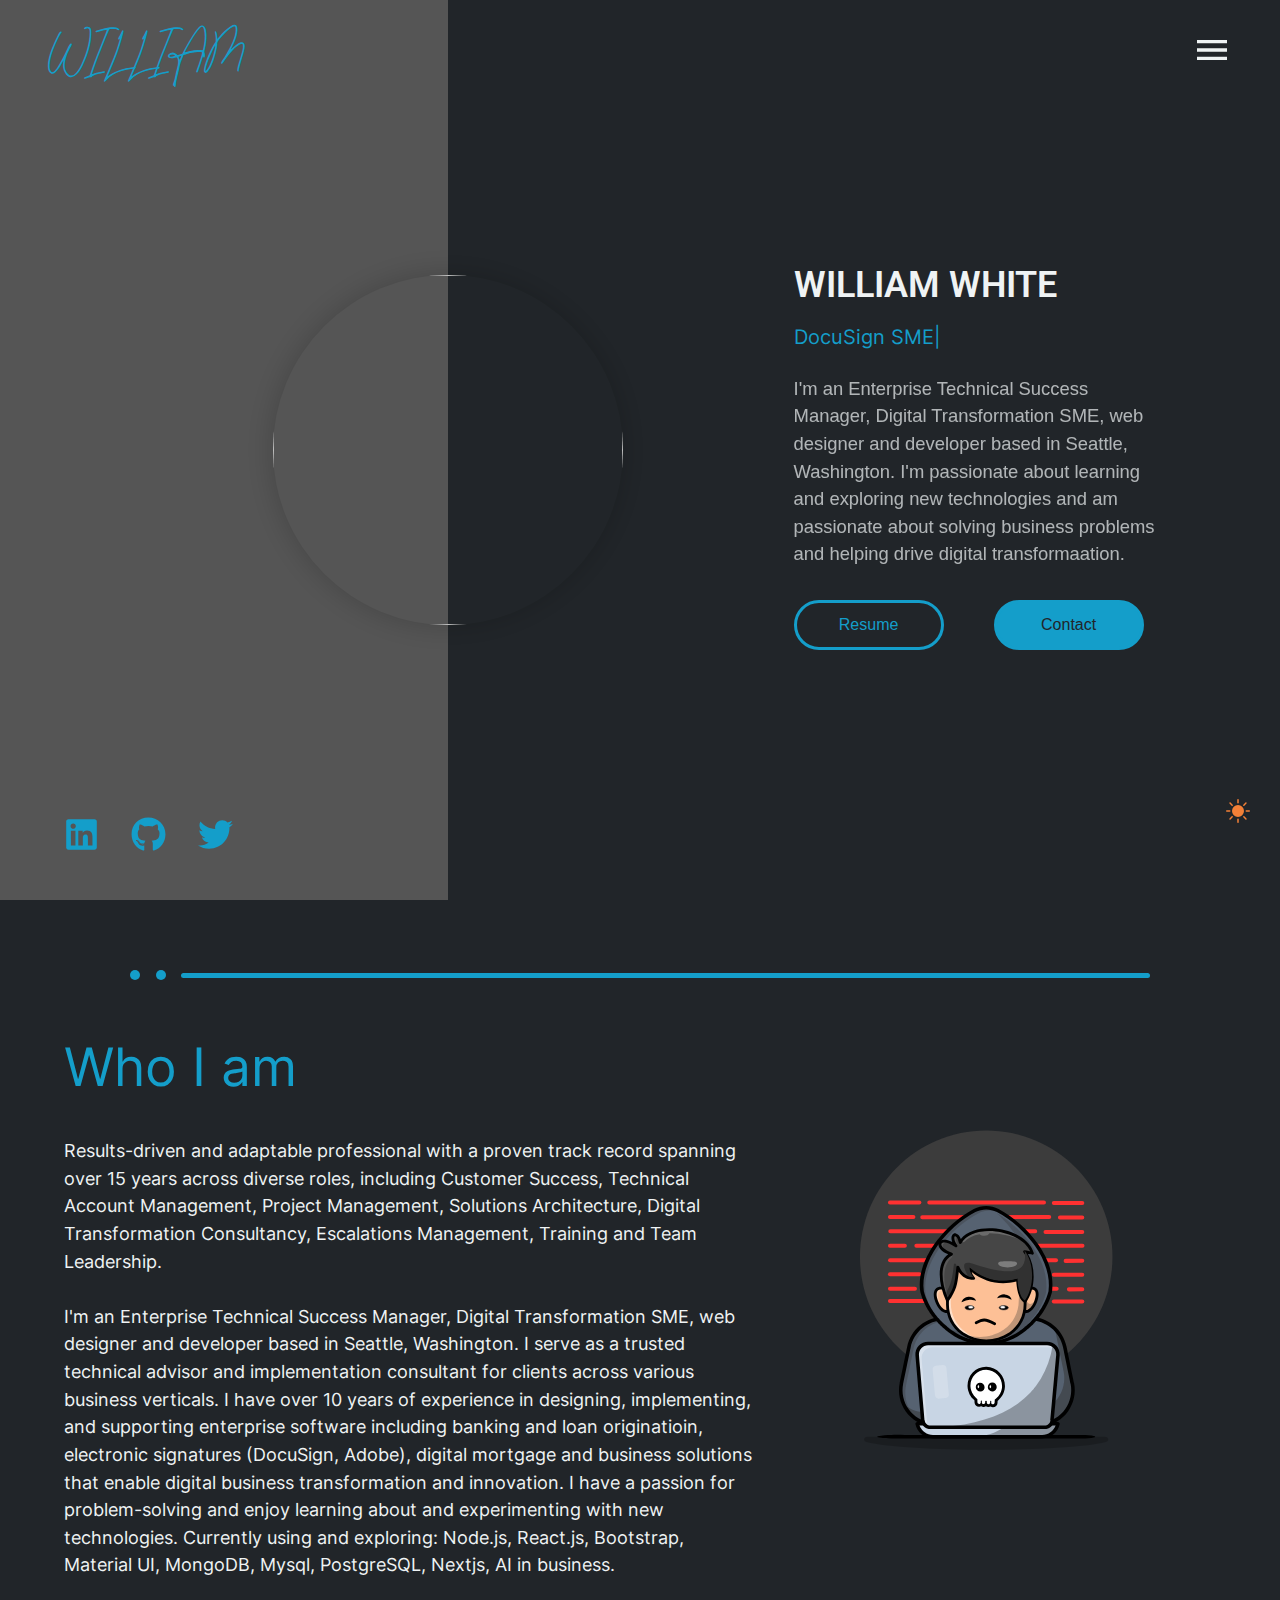
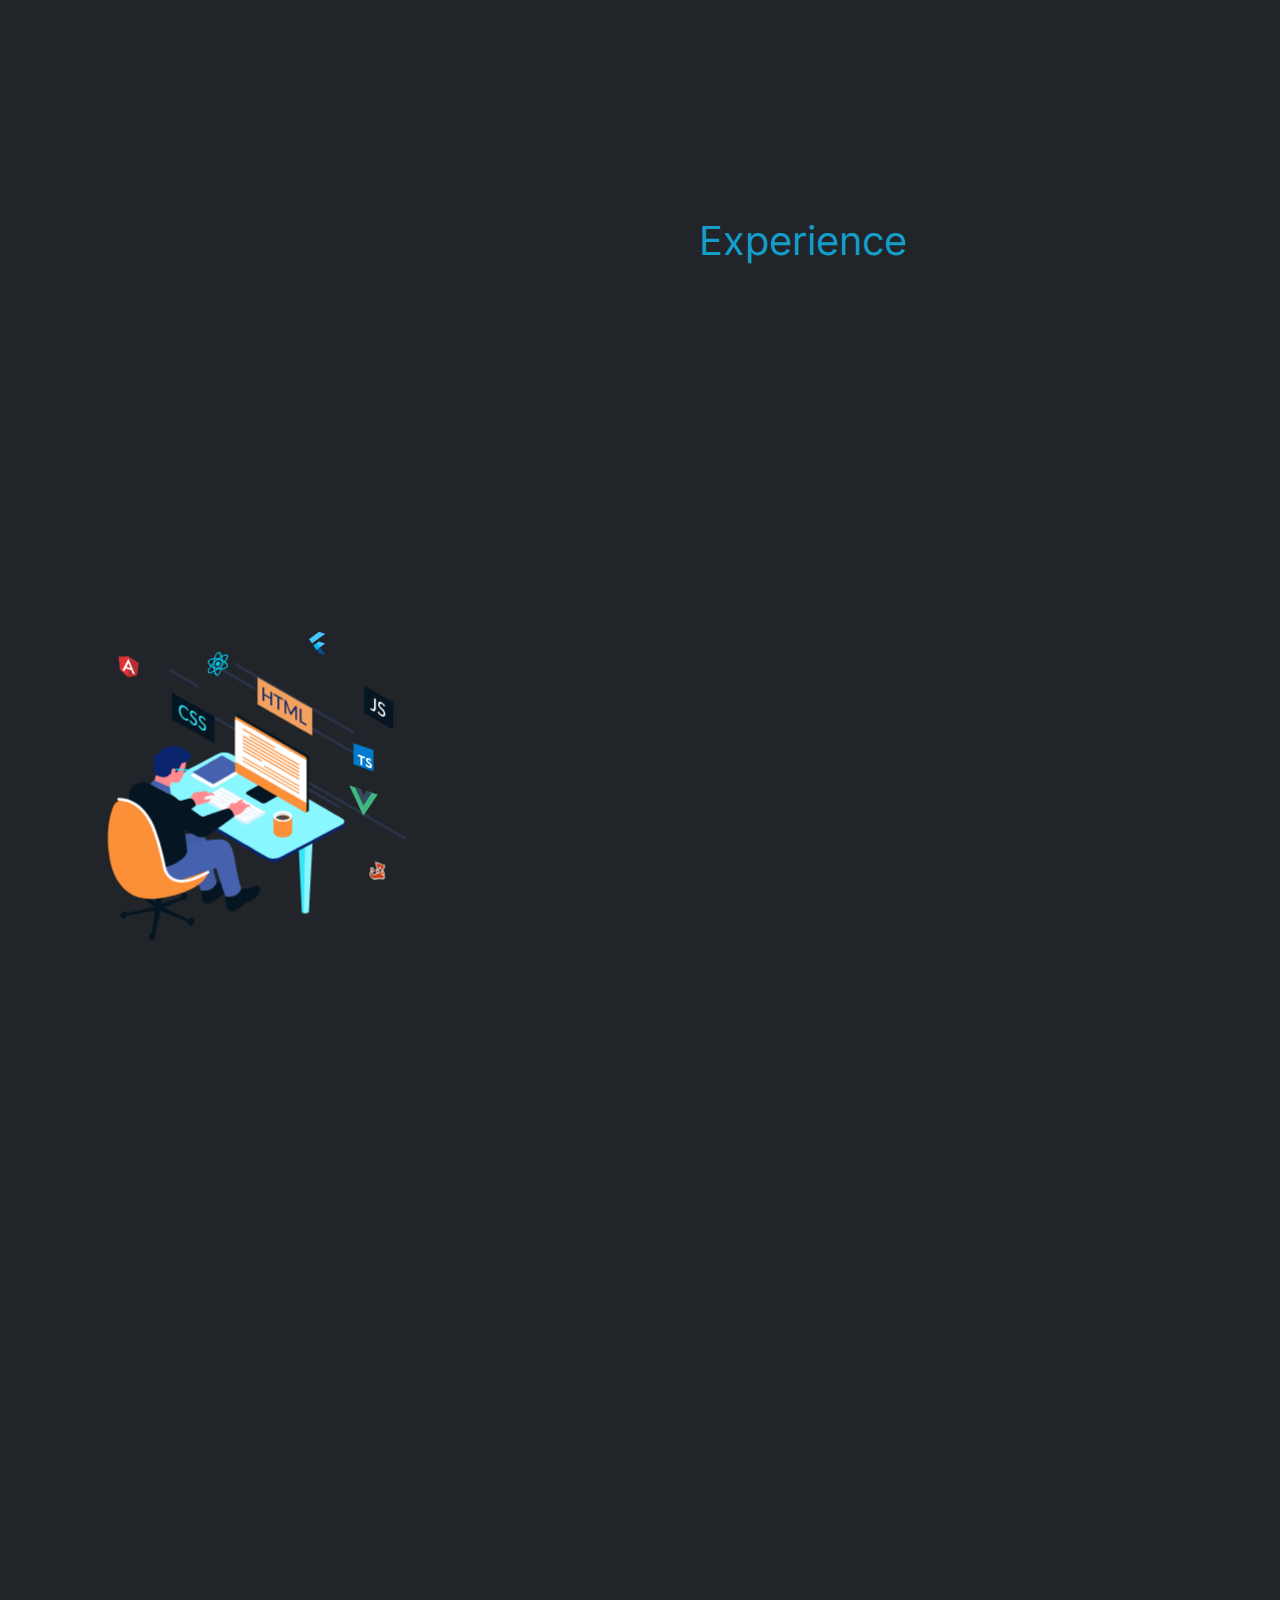
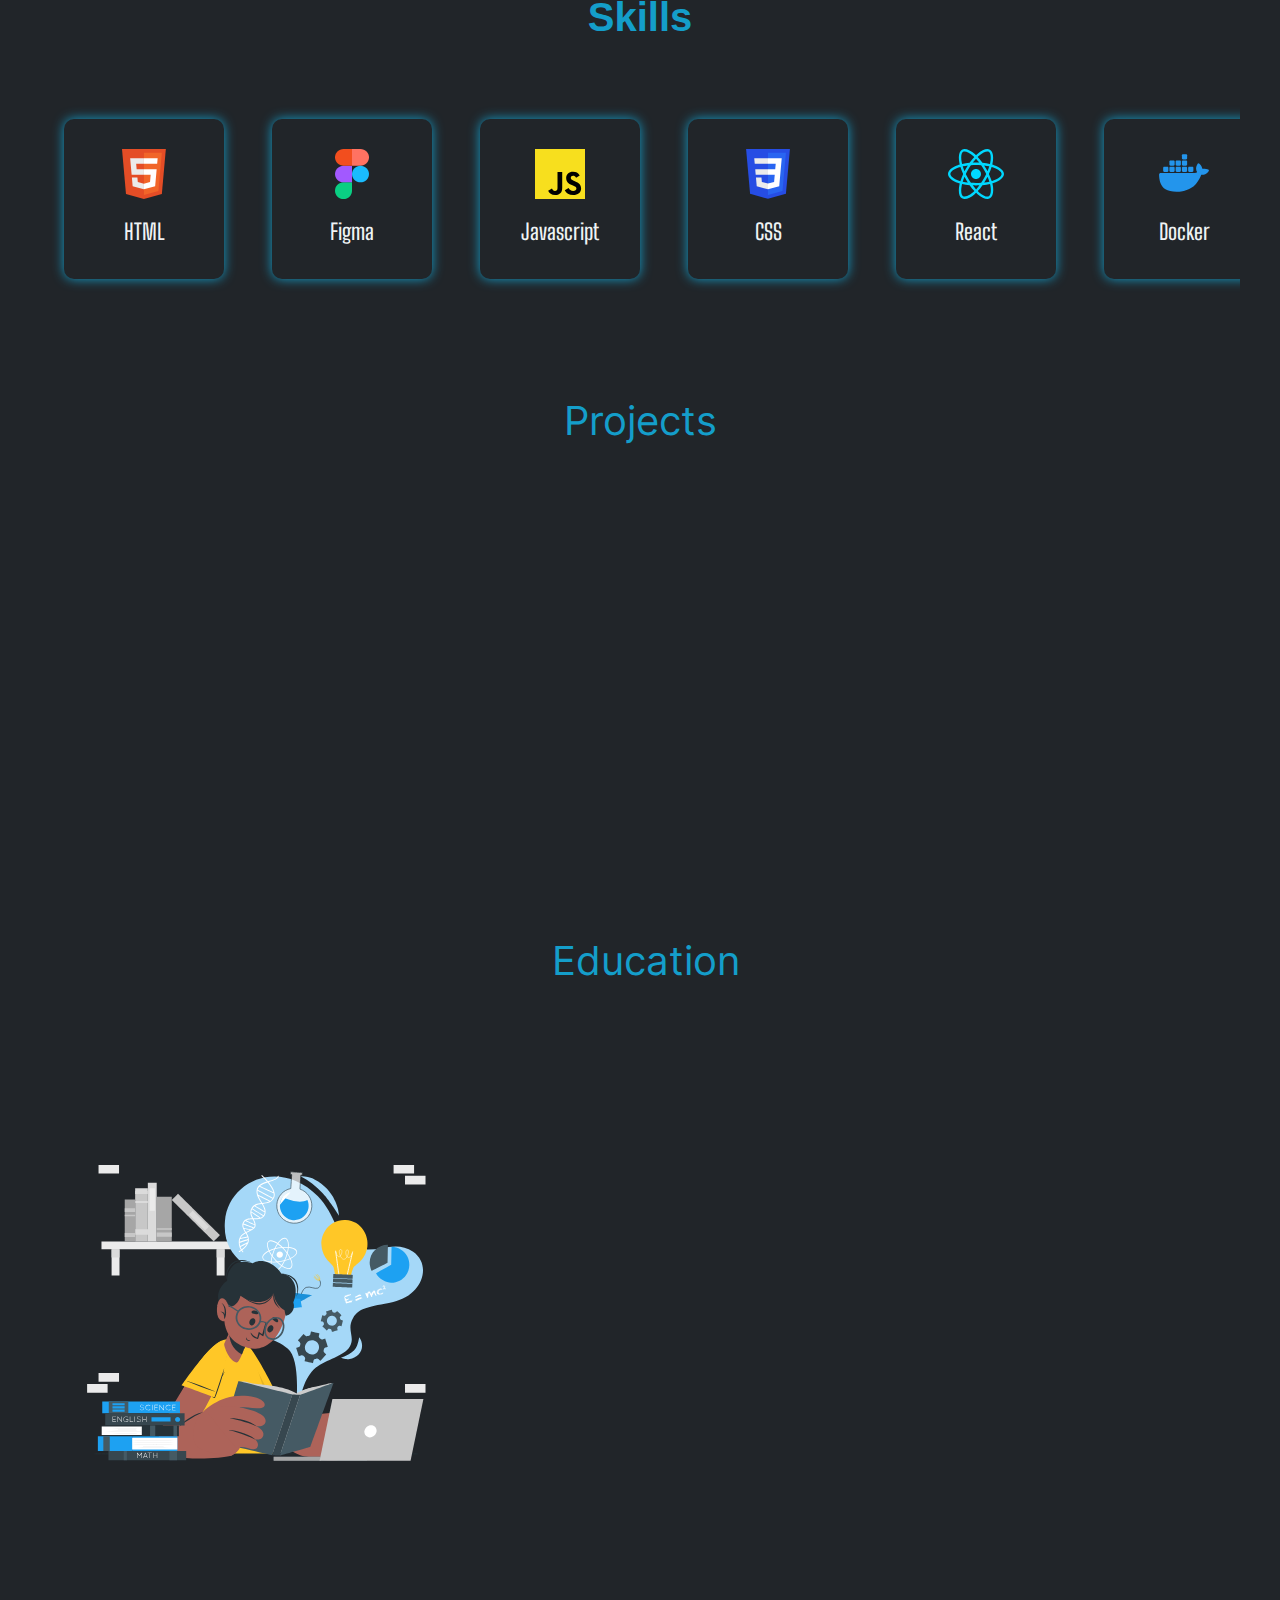
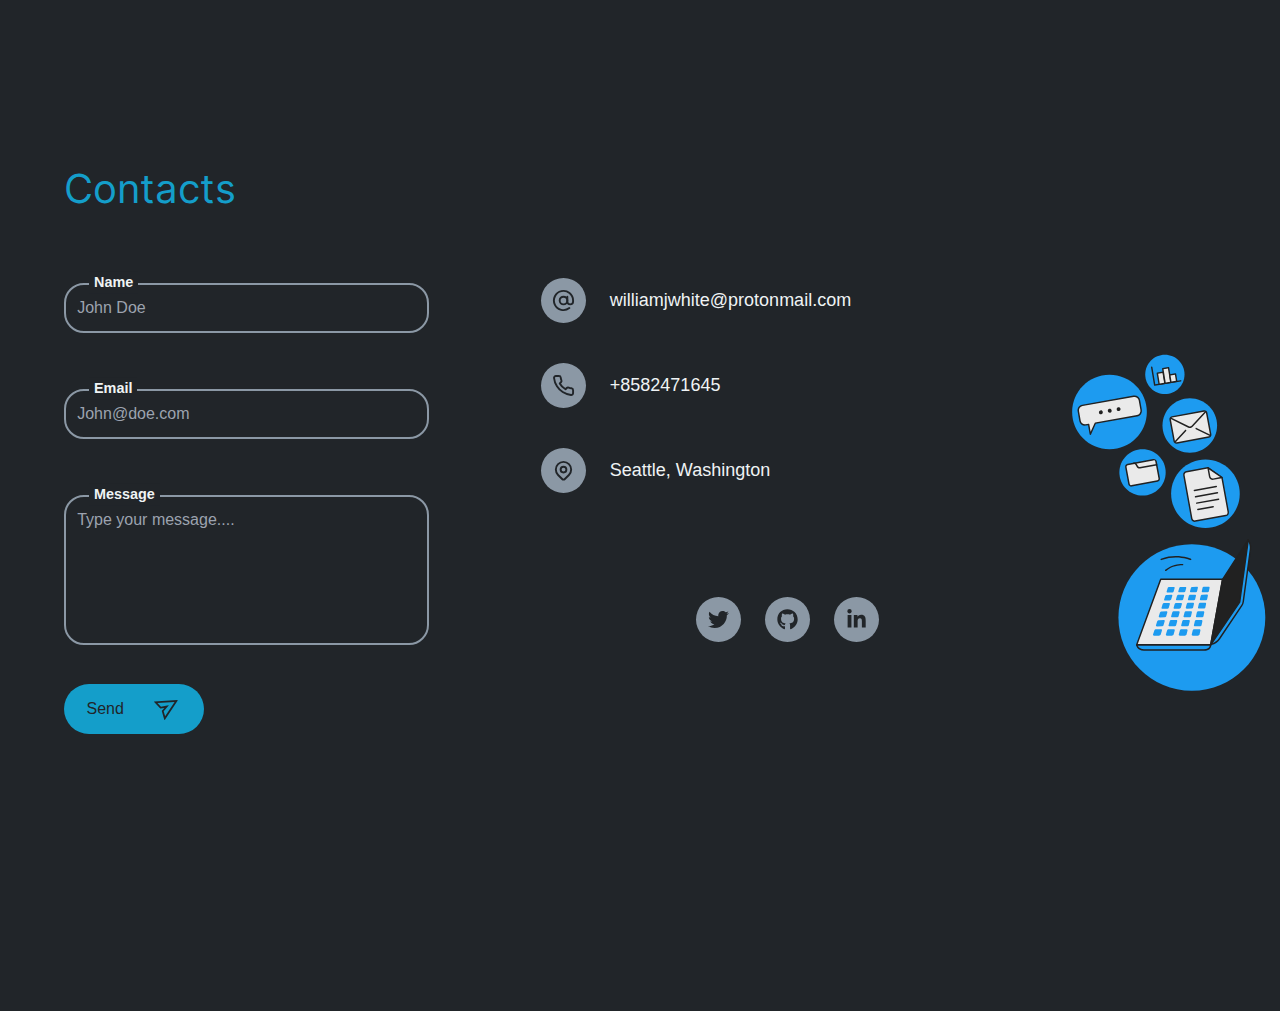
==== commit f0a7f2d4: "Add Portfolio" ====
--- a/portfolio/index.html
+++ b/portfolio/index.html
@@ -1,5 +1,5 @@
-<!doctype html><html lang="en"><head><meta charset="utf-8"/><link rel="icon" href="/williamjwhtie.me/portfolio/favicon.png"/><meta name="viewport" content="width=device-width,initial-scale=1"/><meta name="theme-color" content="#000000"/><meta name="description" content="William White's Portfolio Website"/><link rel="apple-touch-icon" href="/williamjwhtie.me/portfolio/favicon.png"/><link rel="manifest" href="/williamjwhtie.me/portfolio/manifest.json"/><meta name="description" content="I'm an Enterprise Technical Success Manager, Digital Transformation SME, web designer and developer based in Seattle, Washington. I serve as a trusted technical advisor and implementation consultant for clients across various business verticals. I have over 10 years of experience in designing, implementing, and supporting enterprise software including banking and loan originatioin, electronic signatures (DocuSign, Adobe), digital mortgage and business solutions that enable digital business transformation and innovation.  I have a passion for problem-solving and enjoy learning about and experimenting with new technologies.
+<!doctype html><html lang="en"><head><meta charset="utf-8"/><link rel="icon" href="./favicon.png"/><meta name="viewport" content="width=device-width,initial-scale=1"/><meta name="theme-color" content="#000000"/><meta name="description" content="William White's Portfolio Website"/><link rel="apple-touch-icon" href="./favicon.png"/><link rel="manifest" href="./manifest.json"/><meta name="description" content="I'm an Enterprise Technical Success Manager, Digital Transformation SME, web designer and developer based in Seattle, Washington. I serve as a trusted technical advisor and implementation consultant for clients across various business verticals. I have over 10 years of experience in designing, implementing, and supporting enterprise software including banking and loan originatioin, electronic signatures (DocuSign, Adobe), digital mortgage and business solutions that enable digital business transformation and innovation.  I have a passion for problem-solving and enjoy learning about and experimenting with new technologies.
       Currently using and exploring: Node.js, React.js, Bootstrap, Material UI, MongoDB, Mysql, PostgreSQL, Nextjs, AI in business."/><meta property="og:image" content="https://github.com/willj518.png"/><meta property="og:site_name" content="William White's Portfolio"/><meta property="og:title" content="Portfolio of WILLIAM WHITE"/><meta property="og:url" content="https://willj518.github.io/portfolio/"/><meta property="og:type" content="website"/><meta property="og:description" content="I'm an Enterprise Technical Success Manager, Digital Transformation SME, web designer and developer based in Seattle, Washington. I serve as a trusted technical advisor and implementation consultant for clients across various business verticals. I have over 10 years of experience in designing, implementing, and supporting enterprise software including banking and loan originatioin, electronic signatures (DocuSign, Adobe), digital mortgage and business solutions that enable digital business transformation and innovation.  I have a passion for problem-solving and enjoy learning about and experimenting with new technologies.
       Currently using and exploring: Node.js, React.js, Bootstrap, Material UI, MongoDB, Mysql, PostgreSQL, Nextjs, AI in business."/><meta itemprop="name" content="Portfolio of WILLIAM WHITE"/><meta itemprop="url" content="https://willj518.github.io/portfolio/"/><meta itemprop="description" content="I'm an Enterprise Technical Success Manager, Digital Transformation SME, web designer and developer based in Seattle, Washington. I serve as a trusted technical advisor and implementation consultant for clients across various business verticals. I have over 10 years of experience in designing, implementing, and supporting enterprise software including banking and loan originatioin, electronic signatures (DocuSign, Adobe), digital mortgage and business solutions that enable digital business transformation and innovation.  I have a passion for problem-solving and enjoy learning about and experimenting with new technologies.
       Currently using and exploring: Node.js, React.js, Bootstrap, Material UI, MongoDB, Mysql, PostgreSQL, Nextjs, AI in business."/><meta itemprop="thumbnailUrl" content=""/><meta name="linkedin:url" content="https://www.linkedin.com/in/digital-will/"/><meta name="twitter:title" content="WILLIAM WHITE"/><meta name="twitter:description" content="I'm an Enterprise Technical Success Manager, Digital Transformation SME, web designer and developer based in Seattle, Washington. I serve as a trusted technical advisor and implementation consultant for clients across various business verticals. I have over 10 years of experience in designing, implementing, and supporting enterprise software including banking and loan originatioin, electronic signatures (DocuSign, Adobe), digital mortgage and business solutions that enable digital business transformation and innovation.  I have a passion for problem-solving and enjoy learning about and experimenting with new technologies.
-      Currently using and exploring: Node.js, React.js, Bootstrap, Material UI, MongoDB, Mysql, PostgreSQL, Nextjs, AI in business."/><meta name="twitter:card" content="summary"/><link rel="stylesheet" href="css/docs.css"/><link rel="stylesheet" href="css/algolia.css"/><title>Portfolio of WILLIAM WHITE</title><script defer="defer" src="/williamjwhtie.me/portfolio/static/js/main.a941925e.js"></script><link href="/williamjwhtie.me/portfolio/static/css/main.49c7932e.css" rel="stylesheet"></head><body><noscript>You need to enable JavaScript to run this app.</noscript><div id="root"></div></body></html>+      Currently using and exploring: Node.js, React.js, Bootstrap, Material UI, MongoDB, Mysql, PostgreSQL, Nextjs, AI in business."/><meta name="twitter:card" content="summary"/><link rel="stylesheet" href="css/docs.css"/><link rel="stylesheet" href="css/algolia.css"/><title>William White, Portfolio</title><script defer="defer" src="./static/js/main.def71464.js"></script><link href="./static/css/main.a6d7a60c.css" rel="stylesheet"></head><body><noscript>You need to enable JavaScript to run this app.</noscript><div id="root"></div></body></html>--- a/portfolio/static/css/main.a6d7a60c.css
+++ b/portfolio/static/css/main.a6d7a60c.css
@@ -0,0 +1,8 @@
+@charset "UTF-8";@import url(https://fonts.googleapis.com/css2?family=Poppins:wght@100;200;300;400;500;600;700;800&display=swap);@import url(https://fonts.googleapis.com/css2?family=Big+Shoulders+Text:wght@100;300;400;500;600;700&display=swap);@import url(https://fonts.googleapis.com/css2?family=Roboto:wght@100;300;400;500;700&display=swap" rel="stylesheet);@import url(https://fonts.googleapis.com/css2?family=Noto+Sans+TC:wght@100;300;400;500;700&display=swap);@import url(https://fonts.googleapis.com/css2?family=Montserrat:ital,wght@0,100;0,200;0,300;0,400;0,500;0,700;0,800;0,900;1,100;1,200;1,300;1,400&display=swap);@import url(https://fonts.googleapis.com/css2?family=Raleway:ital,wght@0,100;0,200;0,300;0,400;0,500;0,600;0,700;0,800;1,100;1,200&display=swap);@import url(https://fonts.googleapis.com/css2?family=Caveat:wght@400;500;600&display=swap);@import url(https://fonts.googleapis.com/css2?family=Maven+Pro:wght@400;500;600;700&display=swap);@import url(https://fonts.googleapis.com/css2?family=Inter:wght@100;800;900&family=Roboto+Flex:opsz,wght@8..144,100;8..144,200;8..144,300;8..144,400;8..144,500;8..144,600;8..144,700;8..144,800;8..144,900;8..144,1000&display=swap);@import url(https://fonts.googleapis.com/css2?family=Open+Sans:ital,wght@0,300;0,400;0,500;0,600;0,700;0,800;1,300;1,400;1,500;1,600;1,700;1,800&family=Roboto:ital,wght@0,300;0,400;0,500;0,700;0,900;1,100;1,300;1,400;1,500;1,700;1,900&family=Source+Code+Pro:ital,wght@0,200;0,300;0,400;0,500;0,600;0,700;0,800;0,900;1,200;1,300;1,400;1,500;1,600;1,700;1,800;1,900&display=swap);.slick-loading .slick-list{background:#fff url([data-uri]) 50% no-repeat}@font-face{font-family:slick;font-style:normal;font-weight:400;src:url(../../static/media/slick.a4e97f5a2a64f0ab1323.eot);src:url(../../static/media/slick.a4e97f5a2a64f0ab1323.eot?#iefix) format("embedded-opentype"),url(../../static/media/slick.295183786cd8a1389865.woff) format("woff"),url(../../static/media/slick.c94f7671dcc99dce43e2.ttf) format("truetype"),url(../../static/media/slick.2630a3e3eab21c607e21.svg#slick) format("svg")}.slick-next,.slick-prev{border:none;cursor:pointer;display:block;font-size:0;height:20px;line-height:0;padding:0;position:absolute;top:50%;-webkit-transform:translateY(-50%);transform:translateY(-50%);width:20px}.slick-next,.slick-next:focus,.slick-next:hover,.slick-prev,.slick-prev:focus,.slick-prev:hover{background:transparent;color:transparent;outline:none}.slick-next:focus:before,.slick-next:hover:before,.slick-prev:focus:before,.slick-prev:hover:before{opacity:1}.slick-next.slick-disabled:before,.slick-prev.slick-disabled:before{opacity:.25}.slick-next:before,.slick-prev:before{-webkit-font-smoothing:antialiased;-moz-osx-font-smoothing:grayscale;color:#fff;font-family:slick;font-size:20px;line-height:1;opacity:.75}.slick-prev{left:-25px}[dir=rtl] .slick-prev{left:auto;right:-25px}.slick-prev:before{content:"←"}[dir=rtl] .slick-prev:before{content:"→"}.slick-next{right:-25px}[dir=rtl] .slick-next{left:-25px;right:auto}.slick-next:before{content:"→"}[dir=rtl] .slick-next:before{content:"←"}.slick-dotted.slick-slider{margin-bottom:30px}.slick-dots{bottom:-25px;display:block;list-style:none;margin:0;padding:0;position:absolute;text-align:center;width:100%}.slick-dots li{display:inline-block;margin:0 5px;padding:0;position:relative}.slick-dots li,.slick-dots li button{cursor:pointer;height:20px;width:20px}.slick-dots li button{background:transparent;border:0;color:transparent;display:block;font-size:0;line-height:0;outline:none;padding:5px}.slick-dots li button:focus,.slick-dots li button:hover{outline:none}.slick-dots li button:focus:before,.slick-dots li button:hover:before{opacity:1}.slick-dots li button:before{-webkit-font-smoothing:antialiased;-moz-osx-font-smoothing:grayscale;color:#000;content:"•";font-family:slick;font-size:6px;height:20px;left:0;line-height:20px;opacity:.25;position:absolute;text-align:center;top:0;width:20px}.slick-dots li.slick-active button:before{color:#000;opacity:.75}.slick-slider{-webkit-touch-callout:none;-webkit-tap-highlight-color:transparent;box-sizing:border-box;touch-action:pan-y;-webkit-user-select:none;user-select:none;-khtml-user-select:none}.slick-list,.slick-slider{display:block;position:relative}.slick-list{margin:0;overflow:hidden;padding:0}.slick-list:focus{outline:none}.slick-list.dragging{cursor:pointer;cursor:hand}.slick-slider .slick-list,.slick-slider .slick-track{-webkit-transform:translateZ(0);transform:translateZ(0)}.slick-track{display:block;left:0;margin-left:auto;margin-right:auto;position:relative;top:0}.slick-track:after,.slick-track:before{content:"";display:table}.slick-track:after{clear:both}.slick-loading .slick-track{visibility:hidden}.slick-slide{display:none;float:left;height:100%;min-height:1px}[dir=rtl] .slick-slide{float:right}.slick-slide img{display:block}.slick-slide.slick-loading img{display:none}.slick-slide.dragging img{pointer-events:none}.slick-initialized .slick-slide{display:block}.slick-loading .slick-slide{visibility:hidden}.slick-vertical .slick-slide{border:1px solid transparent;display:block;height:auto}.slick-arrow.slick-hidden{display:none}:root{--primaryFont:"Inter",sans-serif}.backToTop{bottom:60px;font-size:3rem;height:30px;position:fixed;right:10px;z-index:999}.backToTop button{background:none;border:none;cursor:pointer;outline:none;padding:20px}@media screen and (max-width:800px){.backToTop{bottom:50px;font-size:2.75rem;right:-10px}}.changeTheme{bottom:100px;font-size:3rem;height:30px;position:fixed;right:10px;z-index:999}.changeTheme button{background:none;border:none;cursor:pointer;outline:none;padding:20px}@media screen and (max-width:800px){.changeTheme{bottom:90px;font-size:2.75rem;right:-10px}}.singleBlog{border-radius:5px;flex-direction:column;height:420px;justify-content:baseline;width:320px}.blog-card-header,.singleBlog{align-items:center;display:flex}.blog-card-header{justify-content:space-between;padding:10px 0}.public-reaction{align-items:center;display:flex;gap:20px;justify-content:flex-end}.blog-card-reaction{align-items:center;display:flex;font-size:16px!important;gap:4px}.blog-card-reaction svg{height:14px;width:14px}.singleBlog--image{height:50%;overflow:hidden}.singleBlog--image,.singleBlog--image>img{border-top-left-radius:5px;border-top-right-radius:5px;width:100%}.singleBlog--image>img{-webkit-filter:blur(1px);filter:blur(1px);height:100%;object-fit:cover;-webkit-transform:scale(1.2);transform:scale(1.2);transition:-webkit-transform 1s,-webkit-filter 2s ease-in-out;transition:transform 1s,filter 2s ease-in-out;transition:transform 1s,filter 2s ease-in-out,-webkit-transform 1s,-webkit-filter 2s ease-in-out}.singleBlog:hover>.singleBlog--image>img{-webkit-filter:grayscale(0);filter:grayscale(0);-webkit-transform:scale(1.05);transform:scale(1.05)}.singleBlog--body{padding:1rem}.singleBlog--body p{font-family:var(--primaryFont);font-size:13px;font-weight:600;margin-bottom:.65rem}.singleBlog--body h3{font-family:var(--primaryFont);font-size:19px;line-height:115%;margin-bottom:.55rem}.singleBlog--body h6{font-family:Maven Pro,sans-serif;font-size:15px;font-weight:500;line-height:139%;opacity:.9}@media (min-width:992px) and (max-width:1380px){.singleBlog{height:430px}}@media screen and (max-width:992px){.singleBlog{align-items:center;background-color:#abf0f0;display:flex;flex-direction:column;height:450px;justify-content:baseline;margin:2rem 0}}@media screen and (max-width:800px){.singleBlog{height:450px;margin:1rem auto}}@media screen and (max-width:700px){.singleBlog{height:450px;margin:1rem auto}}@media screen and (max-width:600px){.singleBlog{height:450px;margin:1rem 0;width:300px}.singleBlog--image>img{-webkit-filter:blur(0);filter:blur(0)}}@media screen and (max-width:320px){.singleBlog{-webkit-transform:scale(.9);transform:scale(.9)}}.blogPage{flex-direction:column;justify-content:flex-start;min-height:100vh}.blogPage,.blogPage--header{align-items:center;display:flex}.blogPage--header{height:20vh;justify-content:center;position:relative;width:100%}.blogPage--header h1{font-family:var(--primaryFont);font-size:4rem}.blogPage--container{flex-direction:column;justify-content:flex-start;padding:3rem 2rem}.blog--search,.blogPage--container{align-items:center;display:flex;width:100%}.blog--search{justify-content:center}.blog--input{border:none;border-radius:20px;height:2.75rem;outline:none;padding:.25rem 1rem;width:30%}.blog--input::-webkit-input-placeholder{color:#fff}.blog--input::placeholder{color:#fff}.blogs--container{margin-top:5rem;width:100%}.blog-grid{display:flex;gap:4rem}@media screen and (max-width:992px){.blogPage--header{align-items:center;display:flex;height:15vh;justify-content:center;width:100%}.blog-grid{gap:1rem}.blog--input{width:100%}}@media screen and (max-width:702px){.blog-grid{gap:1.5rem}}@media screen and (max-width:550px){.blogPage--header h1{font-size:3rem}}@media screen and (max-width:400px){.blogPage--header{height:15vh}.blogPage--header h1{font-size:2.5rem}}.blog{flex-direction:column;justify-content:flex-start;min-height:-webkit-fit-content;min-height:-moz-fit-content;min-height:fit-content;overflow-x:hidden;padding:2rem}.blog,.blog--header{align-items:center;display:flex}.blog--header{justify-content:center;margin:1rem;width:100%}.blog--header h1{font-family:var(--primaryFont);font-size:2.5rem;margin-bottom:40px}.blog--body{flex-direction:column}.blog--body,.blog--bodyContainer{align-items:center;display:flex;justify-content:center;width:100%}.blog--bodyContainer{gap:4.5rem}.blog--viewAll{align-items:center;display:flex;justify-content:flex-end;margin-top:1rem;padding:2rem;width:100%}.blog--viewAll a button{align-items:center;border:none;border-radius:45px;cursor:pointer;display:flex;font-family:var(--primaryFont);font-size:1.05rem;font-weight:500;height:48px;justify-content:space-between;outline:none;padding-left:1.5rem;text-transform:inherit;width:150px}@media screen and (max-width:992px){.blog--bodyContainer{align-items:center;display:flex;flex-direction:column;justify-content:center;width:100%}}@media screen and (max-width:800px){.blog--header h1{font-size:3rem;margin-bottom:30px}}@media screen and (max-width:600px){.blog--header h1{font-size:2.5rem;margin-bottom:20px}.blog--viewAll{margin-top:2.5rem;position:relative}.blog--viewAll a{left:50%;position:absolute;-webkit-transform:translateX(-50%);transform:translateX(-50%)}}.contacts{align-items:flex-start;display:flex;flex-direction:column;justify-content:flex-start;min-height:100vh;position:relative}.contacts--img{pointer-events:none;position:absolute;right:5%;top:25%;width:280px}.contacts--container{align-items:flex-start;display:flex;flex-direction:column;height:100%;justify-content:flex-start;margin-top:2rem;padding:2rem 6rem 3rem;width:80%}.contacts--container>h1{font-family:var(--primaryFont);font-size:2.5rem;margin-bottom:2.5rem}.contacts-body{align-items:flex-start;display:flex;flex-direction:row;justify-content:flex-start;width:100%}.contacts-form{display:flex;flex:0.4 1;width:100%}.contacts-form form{align-items:flex-start;display:flex;flex-direction:column;justify-content:space-evenly;width:100%}.input-container{width:100%}.form-input{height:50px}.form-input,.form-message{border-radius:50px;border-radius:20px;box-sizing:border-box;margin-bottom:2rem;outline:none;padding:.7rem;resize:none;width:100%}.form-message{height:150px}.submit-btn button{align-items:center;border:none;border-radius:50px;cursor:pointer;display:flex;flex-direction:row;font-weight:500;height:50px;justify-content:space-evenly;outline:none;width:140px}.submit-btn button p{font-family:var(--primaryFont);font-size:16px}.submit-icon{align-items:center;display:flex;justify-content:center;padding:5px}.send-icon{font-size:25px;-webkit-transform:translate(5px,-3px) rotate(-30deg);transform:translate(5px,-3px) rotate(-30deg);-webkit-transform-origin:center;transform-origin:center}.success-icon{font-size:28px;transition:all .3s ease-in-out .8s}.contacts-details{align-items:flex-start;box-sizing:border-box;display:flex;flex:0.6 1;flex-direction:column;justify-content:space-evenly;margin-top:1.2rem;padding-left:7rem}.personal-details{align-items:center;display:flex;flex-direction:row;justify-content:flex-start;margin-bottom:2.5rem;width:100%}.personal-details p{font-family:var(--primaryFont);font-size:18px;font-weight:500;line-height:110%;margin-left:1.5rem;width:45%;word-break:break-word}.socialmedia-icons{align-items:center;display:flex;flex-wrap:wrap;gap:1.5rem;justify-content:center;margin-top:4rem;width:90%}@media (min-width:992px) and (max-width:1380px){.contacts--img{bottom:0;position:absolute;right:0;width:240px}.contacts--container{margin-top:1rem;padding:2rem 4rem;width:90%}}@media screen and (max-width:992px){.contacts--img{display:none}.contacts--container{margin-top:1rem;width:100%}.contacts--container>h1{font-size:3rem;margin:0 0 1.2rem}.contacts-details{padding-left:4rem}.personal-details p{font-size:1rem;margin-left:1rem}}@media screen and (max-width:800px){.contacts--container h1{font-size:3rem;margin-bottom:30px}.contacts--container{align-items:center;margin-top:0;padding:2rem}.contacts-body{align-items:center;display:flex;flex-direction:column}.contacts-form{display:flex;flex:1 1;width:80%}.form-input{margin-bottom:.45rem}.contacts-form form{align-items:flex-end}.contacts-details{align-items:center;margin-top:2rem;padding:1rem}.socialmedia-icons{gap:1.5rem;margin-top:2rem;width:100%}.personal-details{margin-bottom:1.8rem}.personal-details p{margin-left:1.2rem;width:95%}}@media screen and (max-width:600px){.contacts-form{display:flex;flex:1 1;width:100%}.contacts--container h1{font-size:2.5rem;margin-bottom:20px}}@media screen and (max-width:400px){.contacts-details{align-items:center;margin-top:2rem;padding:0}.submit-btn{align-self:center}}@media only screen and (min-device-width:320px) and (max-device-width:480px) and (-webkit-device-pixel-ratio:2) and (device-aspect-ratio:2/3){.contacts-details{padding:0}}@-webkit-keyframes spin{0%{opacity:1;-webkit-transform:translate(5px,-3px) rotate(0deg);transform:translate(5px,-3px) rotate(0deg)}to{-webkit-transform:rotate(359deg);transform:rotate(359deg)}}@keyframes spin{0%{opacity:1;-webkit-transform:translate(5px,-3px) rotate(0deg);transform:translate(5px,-3px) rotate(0deg)}to{-webkit-transform:rotate(359deg);transform:rotate(359deg)}}@-webkit-keyframes fly{10%{-webkit-transform:rotate(0deg);transform:rotate(0deg)}20%{-webkit-transform:translateX(-10px);transform:translateX(-10px)}70%{-webkit-transform:translateX(60px);transform:translateX(60px)}to{-webkit-transform:translateX(80px);transform:translateX(80px)}}@keyframes fly{10%{-webkit-transform:rotate(0deg);transform:rotate(0deg)}20%{-webkit-transform:translateX(-10px);transform:translateX(-10px)}70%{-webkit-transform:translateX(60px);transform:translateX(60px)}to{-webkit-transform:translateX(80px);transform:translateX(80px)}}.landing{height:100vh}.landing,.landing--container{align-items:center;display:flex;justify-content:center}.landing--container{height:100%;position:relative}.landing--img{--img-size:350px;border-radius:50%;box-shadow:0 0 30px rgba(0,0,0,.2);-webkit-filter:grayscale(0);filter:grayscale(0);height:var(--img-size);left:35%;object-fit:cover;position:absolute;-webkit-transform:translateX(-50%);transform:translateX(-50%);transition:opacity .3s,-webkit-filter 1s ease-in;transition:opacity .3s,filter 1s ease-in;transition:opacity .3s,filter 1s ease-in,-webkit-filter 1s ease-in;width:var(--img-size)}.landing--img:hover{-webkit-filter:grayscale(100%);filter:grayscale(100%)}.landing--container-left{align-items:flex-end;flex:35% 1;height:100%}.landing--container-left,.lcl--content{display:flex;justify-content:flex-start}.lcl--content{align-items:center;margin:3rem;width:100%}.landing--social{font-size:35px;margin:0 1rem;transition:-webkit-transform .5s;transition:transform .5s;transition:transform .5s,-webkit-transform .5s}.landing--social:hover{-webkit-transform:scale(1.2);transform:scale(1.2)}.landing--container-right{align-items:flex-end;background-color:#eaeaea;display:flex;flex:65% 1;flex-direction:column;height:100%;justify-content:center}.lcr--content{font-family:var(--primaryFont);font-style:normal;margin-right:7rem;width:45%}.lcr--content h6{font-size:1.25rem;font-weight:500;margin-bottom:-.85rem;opacity:.8}.lcr--content h1{font-size:2.25rem;font-weight:600;line-height:110%;margin:1rem 0}.lcr--content p{font-size:1.15rem;font-weight:500;margin-top:1.45rem;opacity:.7}.lcr-buttonContainer{align-items:center;display:flex;font-family:"var(--primaryFont)",sans-serif;justify-content:space-between;margin-top:2rem;width:350px}@media (max-width:1100px){.landing--img{--img-size:350px}.lcl--content{margin:2rem}.lcr--content h6{font-size:1.1rem}.lcr--content h1{font-size:3rem}.lcr--content p{font-size:1rem;font-weight:500;margin-bottom:1rem;margin-top:.3rem}.lcr-buttonContainer{align-items:flex-start;flex-direction:column;height:120px;margin-top:1rem;width:200px}}@media (max-width:900px){.landing--img{--img-size:300px}.landing--social{font-size:30px}.lcr--content{margin-right:6%;margin-top:10%;width:60%}.lcr-buttonContainer{align-items:flex-start;flex-direction:column;height:120px;margin-top:1rem;width:200px}.lcr-buttonContainer button:nth-child(2){display:none}}@media (max-width:600px){.landing--container{flex-direction:column;justify-content:space-between}.landing--img{--img-size:200px;border:8px solid #eaeaea;left:50%;top:30%;-webkit-transform:translate(-50%,-50%);transform:translate(-50%,-50%)}.landing--container-left{flex:initial;height:30%;width:100%}.landing--social{display:none}.landing--container-right{align-items:center;background-color:#eaeaea;box-sizing:border-box;flex:initial;height:70%;justify-content:center;padding:0 2rem;width:100%}.lcr--content{margin-right:0;margin-top:20%;width:100%}.lcr--content .typed-header{display:block;font-size:1rem;text-align:center}.lcr--content h1{font-size:2.5rem;text-align:center}.lcr--content p{font-size:.95rem;margin:0 auto;text-align:center;width:90%}.lcr-buttonContainer{align-items:center;display:flex;justify-content:center;margin:0 auto}.lcr-buttonContainer button{margin-top:-20%}}@media (max-width:500px){.lcr--content{margin-top:35%}}@media (max-width:370px){.lcr--content{margin-top:60%}}@media only screen and (min-device-width:320px) and (max-device-width:480px) and (-webkit-device-pixel-ratio:2) and (device-aspect-ratio:2/3){.landing{height:100%}.landing--img{--img-size:150px;left:50%;top:20%}}.navbar{background-color:initial;height:6.5rem;justify-content:center;position:absolute;z-index:99}.navbar,.navbar--container{align-items:center;display:flex;width:100%}.navbar--container{justify-content:space-between;margin-top:1rem;padding:0 3rem}.navbar--container>h1{color:var(--primary-2);font-family:BestermindRegular;font-size:2.5rem;-webkit-user-select:none;user-select:none}.navLink--container{margin-top:5rem}#drawer{opacity:.5}.drawer>.MuiBackdrop-root{-webkit-backdrop-filter:blur(20px)!important;backdrop-filter:blur(20px)!important;background:rgba(33,33,33,.15)!important}.drawer>.MuiDrawer-paper{background-color:#15202b85!important}@media (max-width:1100px){.navbar--container{padding:0 2rem}.nav-menu,.navbar--container>h1{font-size:2.2rem}.nav-menu{margin-top:-1.5rem}}@media (max-width:800px){.navLink--container{margin-top:3rem}}@media (max-width:600px){.nav-menu{color:var(--primary-2)}.navbar--container>h1{font-size:2rem}.nav-menu:hover{color:var(--primary-2)}.MuiDrawer-paper{border-radius:0!important}}@media only screen and (min-device-width:320px) and (max-device-width:480px) and (-webkit-device-pixel-ratio:2) and (device-aspect-ratio:2/3){.navbar{height:5rem}.navbar--container{margin-top:0;padding:0 1rem}.navbar--container>h1{font-size:1.5rem}}.singleProject{border-radius:10px;box-shadow:4px 4px 8px rgba(36,3,3,.2);cursor:pointer;height:360px;justify-content:center;overflow:hidden;padding:1.4rem 2rem;position:relative;width:304px}.projectContent,.singleProject{align-items:center;display:flex;flex-direction:column}.projectContent{height:100%;justify-content:space-between;width:100%}.projectContent>h2{font-family:var(--primaryFont);font-size:1.525rem;font-style:normal;font-weight:600;line-height:110%;text-align:center}.projectContent>img{height:60%;transition:opacity .7s .3s;width:100%}.singleProject:hover img{opacity:0}.project--showcaseBtn{align-items:center;display:flex;justify-content:space-between;width:100%}.project--showcaseBtn>a{cursor:pointer;text-decoration:none;transition:-webkit-transform .5s .3s;transition:transform .5s .3s;transition:transform .5s .3s,-webkit-transform .5s .3s}.singleProject:hover .project--showcaseBtn a:nth-child(2){-webkit-transform:translateX(-140px) scale(1.1)!important;transform:translateX(-140px) scale(1.1)!important}.singleProject .project--desc{align-items:center;border-radius:0 20px 20px 0;display:flex;font-family:var(--primaryFont);height:160px;justify-content:center;left:0;line-height:110%;padding:15px;position:absolute;top:0;-webkit-transform:translate(-110%,40%);transform:translate(-110%,40%);transition:-webkit-transform .9s;transition:transform .9s;transition:transform .9s,-webkit-transform .9s;width:95%}.singleProject:hover .project--desc{-webkit-transform:translate(-2%,40%);transform:translate(-2%,40%)}.singleProject .project--lang{border-radius:10px 0 0 10px;bottom:20px;display:flex;flex-direction:column;font-size:.8rem;gap:.5rem;justify-content:center;padding:.825rem;position:absolute;right:0;-webkit-transform:translateX(100%);transform:translateX(100%);transition:-webkit-transform .5s .3s;transition:transform .5s .3s;transition:transform .5s .3s,-webkit-transform .5s .3s;width:140px}.singleProject:hover .project--lang{-webkit-transform:translateX(0);transform:translateX(0)}.project--lang>span{font-family:var(--primaryFont);font-weight:500;line-height:100%;word-break:break-word}.projects{flex-direction:column;justify-content:flex-start;min-height:-webkit-fit-content;min-height:-moz-fit-content;min-height:fit-content;overflow-x:hidden;padding:2rem}.projects,.projects--header{align-items:center;display:flex}.projects--header{justify-content:center;margin:1rem;width:100%}.projects--header h1{font-family:var(--primaryFont);font-size:2.5rem;margin-bottom:40px}.projects--body{flex-direction:column}.projects--body,.projects--bodyContainer{align-items:center;display:flex;justify-content:center;width:100%}.projects--bodyContainer{gap:4.5rem}.projects--viewAll{align-items:center;display:flex;justify-content:flex-end;margin-top:2rem;padding:2rem;width:100%}.projects--viewAll a button{align-items:center;border:none;border-radius:45px;cursor:pointer;display:flex;font-family:var(--primaryFont);font-size:1.05rem;font-weight:500;height:48px;justify-content:space-between;outline:none;padding-left:1.5rem;text-transform:inherit;width:150px}@media screen and (max-width:992px){.projects--bodyContainer{align-items:center;display:flex;flex-direction:column;justify-content:center;width:100%}}@media screen and (max-width:800px){.projects--header h1{font-size:3rem;margin-bottom:30px}}@media screen and (max-width:600px){.projects--header h1{font-size:2.5rem;margin-bottom:20px}.projects--viewAll{margin-top:4rem;position:relative}.projects--viewAll a{left:50%;position:absolute;-webkit-transform:translateX(-50%);transform:translateX(-50%)}}.about{min-height:-webkit-fit-content;min-height:-moz-fit-content;min-height:fit-content;position:relative}.about .line-styling{align-items:center;display:flex;height:50px;justify-content:space-between;left:50%;position:absolute;top:50px;-webkit-transform:translateX(-50%);transform:translateX(-50%);width:85%}.about .line-styling .style-circle{border-radius:50%;height:10px;width:10px}.about .line-styling .style-line{border-radius:10px;height:5px;width:95%}.about-body{display:grid;grid-template-columns:60% 40%;padding-top:8rem}.about-body,.about-description{height:-webkit-fit-content;height:-moz-fit-content;height:fit-content}.about-description{align-items:flex-start;display:flex;flex:0.5 1;flex-direction:column;justify-content:space-evenly;width:100%}.about-description>h2{font-family:var(--primaryFont);font-size:2.5rem;margin-bottom:40px}.about-description>p{color:#e0d9d9;font-family:var(--primaryFont);font-size:1.25rem}.about-animation{display:flex;justify-content:center;pointer-events:none}@media (min-width:992px) and (max-width:1380px){.about-description>h2{font-size:3.3rem;margin-bottom:30px}.about-description>p{font-size:1.15rem}.about-img>img{width:300px}}@media screen and (max-width:992px){.about .line-styling{top:20px}.about-body{align-items:center;display:flex;flex-direction:column-reverse;justify-content:space-evenly;padding-top:2rem}.about-description{box-sizing:border-box;flex:0.6 1;padding:20px}.about-description>h2{font-size:3rem;margin-bottom:20px}.about-description>p{font-size:1.1rem}.about-img>img{flex:0.4 1;width:250px}}@media screen and (max-width:800px){.about .line-styling .style-circle{border-radius:50%;height:8px;width:8px}.about-description>h2{align-self:center}}@media screen and (max-width:600px){.about .line-styling .style-circle{border-radius:50%;height:5px;width:5px}.about .line-styling .style-line{border-radius:10px;height:3px;width:93%}.about-description>h2{font-size:2.5rem}.about-description>p{font-size:.95rem}.about-img>img{width:200px}}.education{min-height:-webkit-fit-content;min-height:-moz-fit-content;min-height:fit-content}.education-body{align-items:center;color:rgba(62,195,55,.702);display:grid;grid-template-columns:35% 65%;justify-content:center;width:100%}.education-description{align-items:flex-start;display:flex;flex:0.65 1;flex-direction:column;justify-content:center;margin-left:7%;padding:2rem;width:100%}.education-description>h1{font-family:var(--primaryFont);font-size:2.5rem;margin-bottom:2rem}.education-card{align-items:flex-start;border-radius:20px;display:flex;flex-direction:row;height:140px;justify-content:flex-start;margin-bottom:1.5rem;padding:1.5rem;transition:background-color .2s ease-in-out;width:90%}.educard-img{align-items:center;border-radius:50%;display:flex;flex-shrink:0;height:55px;justify-content:center;width:55px}.educard-img>img{width:40px}.education-details{margin-left:.6rem}.education-details>h6{font-family:var(--primaryFont);font-size:.85rem;font-weight:700;margin-bottom:.5rem}.education-details>h4{font-size:1.225rem}.education-details>h4,.education-details>h5{font-family:var(--primaryFont);font-weight:600}.education-details>h5{font-size:1.15rem}.education-image{box-sizing:border-box;flex:0.35 1;margin-top:1rem;padding:1rem;pointer-events:none}.education-image>img{width:100%}@media screen and (max-width:992px){.education-body{flex-direction:column;justify-content:space-evenly;padding-top:2rem}.education,.education-body{align-items:center;display:flex}.education{min-height:100%}.education-description{flex:1 1;margin:auto}.education-description>h1{font-size:3.2rem}.education-card{align-content:center;align-items:center;display:flex;margin-bottom:1.5rem;padding:1.5rem;width:100%}}@media screen and (max-width:800px){.education-description>h1{align-self:center;font-size:3rem;margin-bottom:2rem}.education-description{justify-content:center;padding:1rem}.education-card{height:130px;margin-bottom:1.5rem;padding:1rem;text-align:center}.educard-img{border-radius:50%;height:45px;width:45px}.educard-img>img{width:30px}.education-details>h6{font-size:.85rem;justify-content:center;margin-bottom:.45rem}.education-details>h4{font-size:1.125rem;justify-content:center;line-height:126%}.education-details>h5{font-size:1.05rem;line-height:126%;text-align:right}}@media screen and (max-width:600px){.education-description>h1{font-size:2.5rem}}.experience{min-height:-webkit-fit-content;min-height:-moz-fit-content;min-height:fit-content}.experience-body{align-items:center;display:grid;grid-template-columns:35% 65%;justify-content:center;width:100%}.experience-description{align-items:flex-start;display:flex;flex:0.65 1;flex-direction:column;justify-content:center;margin-right:2rem;padding:2rem;width:100%}.experience-description>h1{font-family:var(--primaryFont);font-size:2.5rem;justify-content:center;margin-bottom:2rem;padding:5em}.experience-card{align-items:flex-start;border-radius:20px;flex-direction:row;height:140px;justify-content:flex-start;margin-bottom:4rem;padding:1.5rem;transition:background-color .2s ease-in-out;width:90%}.expcard-img,.experience-card{align-items:center;display:flex}.expcard-img{border-radius:50%;flex-shrink:0;height:55px;justify-content:center;width:55px}.expcard-img>img{pointer-events:none;width:36px}.experience-details{margin-left:.6rem}.experience-details>h6{font-family:var(--primaryFont);font-size:.85rem;font-weight:700;margin-bottom:.5rem}.experience-details>h4{font-size:1.225rem}.experience-details>h4,.experience-details>h5{font-family:var(--primaryFont);font-weight:600}.experience-details>h5{font-size:1.15rem}.experience-image{box-sizing:border-box;flex:0.35 1;margin-top:1rem;padding:1rem;pointer-events:none}.experience-image>img{pointer-events:none;width:100%}@media screen and (max-width:992px){.experience-body{align-items:center;display:flex;flex-direction:column;justify-content:space-evenly;padding-top:2rem}.experience{min-height:100%}.experience-description{flex:1 1;margin:auto}.experience-description>h1{font-size:3.2rem}.experience-card{margin-bottom:1.5rem;padding:1.5rem;width:100%}}@media screen and (max-width:800px){.experience-description>h1{align-self:center;font-size:3rem;margin-bottom:2rem}.experience-description{padding:1rem}.experience-card{height:130px;margin-bottom:1.5rem;padding:1rem}.expcard-img{border-radius:50%;height:45px;width:45px}.expcard-img>img{width:30px}.experience-details>h6{font-size:.85rem;margin-bottom:.45rem}.experience-details>h4{font-size:1.125rem;line-height:126%}.experience-details>h5{font-size:1rem;line-height:126%}}@media screen and (max-width:600px){.experience-description>h1{font-size:2.5rem}}.skills{flex-direction:column;justify-content:flex-start;min-height:-webkit-fit-content;min-height:-moz-fit-content;min-height:fit-content;padding:2.5rem 2rem 2rem}.skills,.skillsHeader{align-items:center;display:flex}.skillsHeader{justify-content:center}.skillsHeader h2{font-family:var(--primaryFont);font-size:2.5rem;font-style:normal;font-weight:700;text-align:center}.skillsContainer{align-items:center;display:flex;justify-content:center;margin-top:3.5rem;padding:0 2rem;width:100%}.skill--scroll{margin:0 2rem;width:100%}.skill--box{align-items:center;background:#fafafa;border-radius:10px;box-shadow:0 10px 20px rgba(0,0,0,.12);display:flex;flex-direction:column;height:160px;justify-content:center;margin:1.5rem;padding:2rem 1rem;transition:.3s ease-in-out;width:160px}.skill--box:hover{-webkit-transform:scale(1.15);transform:scale(1.15)}.skill--box>img{height:50px;pointer-events:none}.skill--box h3{font-family:Big Shoulders Text;font-size:22px;font-style:normal;font-weight:500;margin-top:1rem;text-align:center}.marquee{padding:3rem 0}@media (min-width:992px) and (max-width:1380px){.skills{padding:2rem 1rem 1rem}.skillsContainer{margin-top:1.5rem;padding:1.5rem}}@media screen and (max-width:992px){.skills{min-height:100%;padding:1rem}.skillsContainer{margin:1rem 0;padding:1rem}.skillsHeader h2{font-size:3.2rem}.skill--box{height:150px;margin:1.2rem;padding:2rem 1rem;width:150px}.skill--box>img{height:45px}.skill--box h3{font-size:20px;margin-top:1rem}}@media screen and (max-width:800px){.skills,.skillsContainer{padding:.5rem}.skillsHeader h2{font-size:3rem}.skill--scroll{margin:0;width:100%}}@media screen and (max-width:600px){.skill--box{height:135px;margin:1.2rem;padding:2rem 1rem;width:135px}.skill--box>img{height:40px}.skillsHeader h2{font-size:2.5rem}.skill--box h3{font-size:18px;margin-top:1rem}}.projectPage{align-items:center;display:flex;flex-direction:column;justify-content:flex-start;min-height:100vh}.projectPage-header{align-items:center;display:flex;height:35vh;justify-content:center;position:relative;width:100%}.projectPage-header>h1{font-family:var(--primaryFont);font-size:4rem}.projectPage-container{align-items:center;display:flex;flex-direction:column;justify-content:flex-start;padding:3rem 2rem;width:100%}.projectPage-search{align-items:center;display:flex;justify-content:center;width:100%}.project-container{margin-top:5rem;width:100%}.project-grid{display:flex;gap:4rem}@media screen and (max-width:992px){.projectPage-header{align-items:center;display:flex;height:25vh;justify-content:center;width:100%}.project-grid{gap:3rem}}@media screen and (max-width:702px){.project-grid{gap:1.5rem}}@media screen and (max-width:550px){.projectPage-header h1{font-size:3rem}}@media screen and (max-width:400px){.projectPage-header{height:20vh}.projectPage-header h1{font-size:2.5rem}}@font-face{font-family:BestermindRegular;src:url(../../static/media/BestermindRegular.e58a192233afb30a6a59.ttf);src:url(../../static/media/BestermindRegular.e58a192233afb30a6a59.ttf) format("embedded-opentype"),url(../../static/media/BestermindRegular.e58a192233afb30a6a59.ttf) format("truetype")}@font-face{font-family:Inter;font-weight:100 900;src:url(../../static/media/InterTight-VariableFont_wght.1a6637707f1f349e23bb.ttf);src:url(../../static/media/Inter-VariableFont_slnt,wght.aadb65ac45347ff46699.ttf) format("woff2-variations"),url(../../static/media/Inter-VariableFont_slnt,wght.aadb65ac45347ff46699.ttf) format("InterTight-VariableFont_wght")}@font-face{font-family:Inter Tigh;font-weight:100 900;src:url(../../static/media/InterTight-VariableFont_wght.1a6637707f1f349e23bb.ttf);src:url(../../static/media/InterTight-VariableFont_wght.1a6637707f1f349e23bb.ttf) format("woff2-variations"),url(../../static/media/InterTight-VariableFont_wght.1a6637707f1f349e23bb.ttf) format("InterTight-VariableFont_wght")}:root{--font-fallback:BlinkMacSystemFont,"Segoe UI","Roboto","Oxygen","Ubuntu","Cantarell","Fira Sans","Droid Sans","Helvetica Neue",sans-sans}h1,h2{font-family:Inter,BlinkMacSystemFont,Segoe UI,Roboto,Oxygen,Ubuntu,Cantarell,Fira Sans,Droid Sans,Helvetica Neue,sans-sans;font-family:"Inter",var(--font-fallback)}*{box-sizing:border-box;margin:0}a{text-decoration:none}::-webkit-scrollbar{height:10px;width:10px}::-webkit-scrollbar-track{background:#555}::-webkit-scrollbar-thumb{background:#555;border-radius:10px;-webkit-transition:.3s;transition:.3s}img{-webkit-touch-callout:none;-webkit-user-select:none;user-select:none}@media screen and (max-width:400px){body{overflow-x:hidden}}@media only screen and (min-device-width:320px) and (max-device-width:480px) and (-webkit-device-pixel-ratio:2) and (device-aspect-ratio:2/3){body{overflow-x:hidden}}.slick-track{-webkit-column-gap:10px;column-gap:10px;display:flex}
+
+/*! @portfolio/css 1.0.0 | MIT License | © Orphan6, Inc. and contributors | https://portfolio.orphan6.com */:root{--portfolio-primary-color:#5468ff;--portfolio-text-color:#1c1e21;--portfolio-spacing:12px;--portfolio-highlight-color:var(--portfolio-primary-color);--portfolio-muted-color:#969faf;--portfolio-container-background:rgba(101,108,133,.8);--portfolio-logo-color:#5468ff;--portfolio-modal-width:560px;--portfolio-modal-height:600px;--portfolio-modal-background:#f5f6f7;--portfolio-modal-shadow:inset 1px 1px 0 0 hsla(0,0%,100%,.5),0 3px 8px 0 #555a64;--portfolio-searchbox-height:56px;--portfolio-searchbox-background:#ebedf0;--portfolio-searchbox-focus-background:#fff;--portfolio-searchbox-shadow:inset 0 0 0 2px var(--portfolio-primary-color);--portfolio-hit-height:56px;--portfolio-hit-color:#444950;--portfolio-hit-active-color:#fff;--portfolio-hit-background:#fff;--portfolio-hit-shadow:0 1px 3px 0 #d4d9e1;--portfolio-key-gradient:linear-gradient(-225deg,#d5dbe4,#f8f8f8);--portfolio-key-shadow:inset 0 -2px 0 0 #cdcde6,inset 0 0 1px 1px #fff,0 1px 2px 1px rgba(30,35,90,.4);--portfolio-footer-height:44px;--portfolio-footer-background:#fff;--portfolio-footer-shadow:0 -1px 0 0 #e0e3e8,0 -3px 6px 0 rgba(69,98,155,.12)}html[data-theme=dark]{--portfolio-text-color:#f5f6f7;--portfolio-container-background:rgba(9,10,17,.8);--portfolio-modal-background:#15172a;--portfolio-modal-shadow:inset 1px 1px 0 0 #2c2e40,0 3px 8px 0 #000309;--portfolio-searchbox-background:#090a11;--portfolio-searchbox-focus-background:#000;--portfolio-hit-color:#bec3c9;--portfolio-hit-shadow:none;--portfolio-hit-background:#090a11;--portfolio-key-gradient:linear-gradient(-26.5deg,#565872,#31355b);--portfolio-key-shadow:inset 0 -2px 0 0 #282d55,inset 0 0 1px 1px #51577d,0 2px 2px 0 rgba(3,4,9,.3);--portfolio-footer-background:#1e2136;--portfolio-footer-shadow:inset 0 1px 0 0 rgba(73,76,106,.5),0 -4px 8px 0 rgba(0,0,0,.2);--portfolio-logo-color:#fff;--portfolio-muted-color:#7f8497}.Portfolio-Button{align-items:center;background:#ebedf0;background:var(--portfolio-searchbox-background);border:0;border-radius:40px;color:#969faf;color:var(--portfolio-muted-color);cursor:pointer;display:flex;font-weight:500;height:36px;justify-content:space-between;margin:0 0 0 16px;padding:0 8px;-webkit-user-select:none;user-select:none}.Portfolio-Button:active,.Portfolio-Button:focus,.Portfolio-Button:hover{background:#fff;background:var(--portfolio-searchbox-focus-background);box-shadow:0 0 0 3px rgba(66,153,225,.5);box-shadow:var(--portfolio-searchbox-shadow);color:#1c1e21;color:var(--portfolio-text-color);outline:none}.Portfolio-Button-Container{align-items:center;display:flex}.Portfolio-Button .Portfolio-Search-Icon{color:#1c1e21;color:var(--portfolio-text-color)}.Portfolio-Button-Placeholder{font-size:1rem;padding:0 12px 0 6px}.Portfolio-Button-Keys{display:flex;min-width:calc(40px + .8em)}.Portfolio-Button-Key{align-items:center;background:linear-gradient(-225deg,#d5dbe4,#f8f8f8);background:var(--portfolio-key-gradient);border-radius:3px;box-shadow:inset 0 -2px 0 0 #cdcde6,inset 0 0 1px 1px #fff,0 1px 2px 1px rgba(30,35,90,.4);box-shadow:var(--portfolio-key-shadow);color:#969faf;color:var(--portfolio-muted-color);display:flex;height:18px;justify-content:center;margin-right:.4em;padding-bottom:2px;position:relative;top:-1px;width:20px}@media (max-width:750px){.Portfolio-Button-Keys,.Portfolio-Button-Placeholder{display:none}}.Portfolio--active{overflow:hidden!important}.Portfolio-Container,.Portfolio-Container *{box-sizing:border-box}.Portfolio-Container{background-color:rgba(52,58,70,.8);background-color:var(--portfolio-container-background);height:100vh;left:0;position:fixed;top:0;width:100vw;z-index:200}.Portfolio-Container a{text-decoration:none}.Portfolio-Link{-webkit-appearance:none;appearance:none;background:none;border:0;color:#087ea4;color:var(--portfolio-highlight-color);cursor:pointer;font:inherit;margin:0;padding:0}.Portfolio-Modal{background:#fff;background:var(--portfolio-modal-background);border-radius:6px;box-shadow:none;box-shadow:var(--portfolio-modal-shadow);flex-direction:column;margin:60px auto auto;max-width:560px;max-width:var(--portfolio-modal-width);position:relative}.Portfolio-SearchBar{display:flex;padding:12px 12px 0;padding:var(--portfolio-spacing) var(--portfolio-spacing) 0}.Portfolio-Form{align-items:center;background:#fff;background:var(--portfolio-searchbox-focus-background);border-radius:4px;box-shadow:0 0 0 3px rgba(66,153,225,.5);box-shadow:var(--portfolio-searchbox-shadow);display:flex;height:72px;height:var(--portfolio-searchbox-height);margin:0;padding:0 12px;padding:0 var(--portfolio-spacing);position:relative;width:100%}.Portfolio-Input{-webkit-appearance:none;appearance:none;background:transparent;border:0;color:#1c1e21;color:var(--portfolio-text-color);flex:1 1;font:inherit;font-size:1.2em;height:100%;outline:none;padding:0 0 0 8px;width:80%}.Portfolio-Input::-webkit-input-placeholder{color:#969faf;color:var(--portfolio-muted-color);opacity:1}.Portfolio-Input::placeholder{color:#969faf;color:var(--portfolio-muted-color);opacity:1}.Portfolio-Input::-webkit-search-cancel-button,.Portfolio-Input::-webkit-search-decoration,.Portfolio-Input::-webkit-search-results-button,.Portfolio-Input::-webkit-search-results-decoration{display:none}.Portfolio-LoadingIndicator,.Portfolio-MagnifierLabel,.Portfolio-Reset{margin:0;padding:0}.Portfolio-MagnifierLabel,.Portfolio-Reset{align-items:center;color:#087ea4;color:var(--portfolio-highlight-color);display:flex;justify-content:center}.Portfolio-Container--Stalled .Portfolio-MagnifierLabel,.Portfolio-LoadingIndicator{display:none}.Portfolio-Container--Stalled .Portfolio-LoadingIndicator{align-items:center;color:#087ea4;color:var(--portfolio-highlight-color);display:flex;justify-content:center}@media screen and (prefers-reduced-motion:reduce){.Portfolio-Reset{stroke-width:1.4;stroke-width:var(--portfolio-icon-stroke-width);-webkit-animation:none;animation:none;-webkit-appearance:none;appearance:none;background:none;border:0;border-radius:50%;color:var(--portfolio-icon-color);cursor:pointer;right:0}}.Portfolio-Reset{stroke-width:1.4;stroke-width:var(--portfolio-icon-stroke-width);-webkit-animation:fade-in .1s ease-in forwards;animation:fade-in .1s ease-in forwards;-webkit-appearance:none;appearance:none;background:none;border:0;border-radius:50%;color:var(--portfolio-icon-color);cursor:pointer;padding:2px;right:0}.Portfolio-Reset[hidden]{display:none}.Portfolio-Reset:focus{outline:none}.Portfolio-Reset:hover{color:#087ea4;color:var(--portfolio-highlight-color)}.Portfolio-LoadingIndicator svg,.Portfolio-MagnifierLabel svg{height:24px;width:24px}.Portfolio-Cancel{display:none}.Portfolio-Dropdown{max-height:408px;max-height:calc(var(--portfolio-modal-height) - var(--portfolio-searchbox-height) - var(--portfolio-spacing) - var(--portfolio-footer-height));min-height:12px;min-height:var(--portfolio-spacing);overflow-y:auto;overflow-y:overlay;padding:0 12px;padding:0 var(--portfolio-spacing);scrollbar-color:#969faf #fff;scrollbar-color:var(--portfolio-muted-color) var(--portfolio-modal-background);scrollbar-width:thin}.Portfolio-Dropdown::-webkit-scrollbar{width:12px}.Portfolio-Dropdown::-webkit-scrollbar-track{background:transparent}.Portfolio-Dropdown::-webkit-scrollbar-thumb{background-color:#969faf;background-color:var(--portfolio-muted-color);border:3px solid #fff;border:3px solid var(--portfolio-modal-background);border-radius:20px}.Portfolio-Dropdown ul{list-style:none;margin:0;padding:0}.Portfolio-Label{font-size:.75em;line-height:1.6em}.Portfolio-Help,.Portfolio-Label{color:#969faf;color:var(--portfolio-muted-color)}.Portfolio-Help{font-size:.9em;margin:0;-webkit-user-select:none;user-select:none}.Portfolio-Title{font-size:1.2em}.Portfolio-Logo a{display:flex}.Portfolio-Logo svg{color:#5468ff;color:var(--portfolio-logo-color);margin-left:8px}.Portfolio-Hits:last-of-type{margin-bottom:24px}.Portfolio-Hits mark{background:none;color:#087ea4;color:var(--portfolio-highlight-color)}.Portfolio-HitsFooter{color:#969faf;color:var(--portfolio-muted-color);display:flex;font-size:.85em;justify-content:center;margin-bottom:12px;margin-bottom:var(--portfolio-spacing);padding:12px;padding:var(--portfolio-spacing)}.Portfolio-HitsFooter a{border-bottom:1px solid;color:inherit}.Portfolio-Hit{border-radius:4px;display:flex;padding-bottom:4px;position:relative}@media screen and (prefers-reduced-motion:reduce){.Portfolio-Hit--deleting{transition:none}}.Portfolio-Hit--deleting{opacity:0;transition:all .25s linear}@media screen and (prefers-reduced-motion:reduce){.Portfolio-Hit--favoriting{transition:none}}.Portfolio-Hit--favoriting{-webkit-transform:scale(0);transform:scale(0);-webkit-transform-origin:top center;transform-origin:top center;transition:all .25s linear;transition-delay:.25s}.Portfolio-Hit a{background:#fff;background:var(--portfolio-hit-background);border-radius:4px;box-shadow:0 1px 3px 0 #d4d9e1;box-shadow:var(--portfolio-hit-shadow);display:block;padding-left:12px;padding-left:var(--portfolio-spacing);width:100%}.Portfolio-Hit-source{background:#fff;background:var(--portfolio-modal-background);color:#087ea4;color:var(--portfolio-highlight-color);font-size:.85em;font-weight:600;line-height:32px;margin:0 -4px;padding:8px 4px 0;position:-webkit-sticky;position:sticky;top:0;z-index:10}.Portfolio-Hit-Tree{stroke-width:1.4;stroke-width:var(--portfolio-icon-stroke-width);color:#969faf;color:var(--portfolio-muted-color);height:48px;height:var(--portfolio-hit-height);opacity:.5;width:24px}.Portfolio-Hit[aria-selected=true] a{background-color:#087ea4;background-color:var(--portfolio-highlight-color)}.Portfolio-Hit[aria-selected=true] mark{text-decoration:underline}.Portfolio-Hit-Container{align-items:center;color:#444950;color:var(--portfolio-hit-color);display:flex;flex-direction:row;height:48px;height:var(--portfolio-hit-height);padding:0 12px 0 0;padding:0 var(--portfolio-spacing) 0 0}.Portfolio-Hit-icon{height:20px;width:20px}.Portfolio-Hit-action,.Portfolio-Hit-icon{stroke-width:1.4;stroke-width:var(--portfolio-icon-stroke-width);color:#969faf;color:var(--portfolio-muted-color)}.Portfolio-Hit-action{align-items:center;display:flex;height:22px;width:22px}.Portfolio-Hit-action svg{display:block;height:18px;width:18px}.Portfolio-Hit-action+.Portfolio-Hit-action{margin-left:6px}.Portfolio-Hit-action-button{-webkit-appearance:none;appearance:none;background:none;border:0;border-radius:50%;color:inherit;cursor:pointer;padding:2px}svg.Portfolio-Hit-Select-Icon{display:none}.Portfolio-Hit[aria-selected=true] .Portfolio-Hit-Select-Icon{display:block}.Portfolio-Hit-action-button:focus,.Portfolio-Hit-action-button:hover{background:rgba(0,0,0,.2);transition:background-color .1s ease-in}@media screen and (prefers-reduced-motion:reduce){.Portfolio-Hit-action-button:focus,.Portfolio-Hit-action-button:hover{transition:none}}.Portfolio-Hit-action-button:focus path,.Portfolio-Hit-action-button:hover path{fill:#fff}.Portfolio-Hit-content-wrapper{display:flex;flex:1 1 auto;flex-direction:column;font-weight:500;justify-content:center;line-height:1.2em;margin:0 8px;overflow-x:hidden;position:relative;text-overflow:ellipsis;white-space:nowrap;width:80%}.Portfolio-Hit-title{font-size:.9em}.Portfolio-Hit-path{color:#969faf;color:var(--portfolio-muted-color);font-size:.75em}.Portfolio-Hit[aria-selected=true] .Portfolio-Hit-Tree,.Portfolio-Hit[aria-selected=true] .Portfolio-Hit-action,.Portfolio-Hit[aria-selected=true] .Portfolio-Hit-icon,.Portfolio-Hit[aria-selected=true] .Portfolio-Hit-path,.Portfolio-Hit[aria-selected=true] .Portfolio-Hit-text,.Portfolio-Hit[aria-selected=true] .Portfolio-Hit-title,.Portfolio-Hit[aria-selected=true] mark{color:#fff!important;color:var(--portfolio-hit-active-color)!important}@media screen and (prefers-reduced-motion:reduce){.Portfolio-Hit-action-button:focus,.Portfolio-Hit-action-button:hover{background:rgba(0,0,0,.2);transition:none}}.Portfolio-ErrorScreen,.Portfolio-NoResults,.Portfolio-StartScreen{font-size:.9em;margin:0 auto;padding:36px 0;text-align:center;width:80%}.Portfolio-Screen-Icon{color:#969faf;color:var(--portfolio-muted-color);padding-bottom:12px}.Portfolio-NoResults-Prefill-List{display:inline-block;padding-bottom:24px;text-align:left}.Portfolio-NoResults-Prefill-List ul{display:inline-block;padding:8px 0 0}.Portfolio-NoResults-Prefill-List li{list-style-position:inside;list-style-type:"» "}.Portfolio-Prefill{-webkit-appearance:none;appearance:none;background:none;border:0;border-radius:1em;color:#087ea4;color:var(--portfolio-highlight-color);cursor:pointer;display:inline-block;font-size:1em;font-weight:700;padding:0}.Portfolio-Prefill:focus,.Portfolio-Prefill:hover{outline:none;text-decoration:underline}.Portfolio-Footer{align-items:center;background:#fff;background:var(--portfolio-footer-background);border-radius:0 0 8px 8px;box-shadow:0 -1px 0 0 #e0e3e8,0 -3px 6px 0 rgba(69,98,155,.12);box-shadow:var(--portfolio-footer-shadow);display:flex;flex-direction:row-reverse;flex-shrink:0;height:108px;height:var(--portfolio-footer-height);justify-content:space-between;padding:0 12px;padding:0 var(--portfolio-spacing);position:relative;-webkit-user-select:none;user-select:none;width:100%;z-index:300}.Portfolio-Commands{color:#969faf;color:var(--portfolio-muted-color);display:flex;list-style:none;margin:0;padding:0}.Portfolio-Commands li{align-items:center;display:flex}.Portfolio-Commands li:not(:last-of-type){margin-right:.8em}.Portfolio-Commands-Key{align-items:center;background:linear-gradient(-225deg,#d5dbe4,#f8f8f8);background:var(--portfolio-key-gradient);border-radius:2px;box-shadow:inset 0 -2px 0 0 #cdcde6,inset 0 0 1px 1px #fff,0 1px 2px 1px rgba(30,35,90,.4);box-shadow:var(--portfolio-key-shadow);display:flex;height:18px;justify-content:center;margin-right:.4em;padding-bottom:1px;width:20px}@media (max-width:750px){:root{--portfolio-spacing:10px;--portfolio-footer-height:40px}.Portfolio-Dropdown{height:100%}.Portfolio-Container{height:-webkit-fill-available;height:100vh;height:calc(var(--portfolio-vh, 1vh)*100);position:absolute}.Portfolio-Footer{border-radius:0;bottom:0;position:absolute}.Portfolio-Hit-content-wrapper{display:flex;position:relative;width:80%}.Portfolio-Modal{border-radius:0;box-shadow:none;height:-webkit-fill-available;height:100vh;height:calc(var(--portfolio-vh, 1vh)*100);margin:0;max-width:100%;width:100%}.Portfolio-Dropdown{max-height:calc(100vh - 192px);max-height:calc(var(--portfolio-vh, 1vh)*100 - var(--portfolio-searchbox-height) - var(--portfolio-spacing) - var(--portfolio-footer-height))}.Portfolio-Cancel{-webkit-appearance:none;appearance:none;background:none;border:0;color:#087ea4;color:var(--portfolio-highlight-color);cursor:pointer;display:inline-block;flex:none;font:inherit;font-size:1em;font-weight:500;margin-left:12px;margin-left:var(--portfolio-spacing);outline:none;overflow:hidden;padding:0;-webkit-user-select:none;user-select:none;white-space:nowrap}.Portfolio-Commands,.Portfolio-Hit-Tree{display:none}}@-webkit-keyframes fade-in{0%{opacity:0}to{opacity:1}}@keyframes fade-in{0%{opacity:0}to{opacity:1}}.Portfolio-Form{--tw-shadow:0 0 #0000;--tw-shadow-colored:0 0 #0000;--tw-text-opacity:1;--tw-bg-opacity:1;background-color:rgb(235 236 240/var(--tw-bg-opacity));border-radius:9999px;box-shadow:0 0 transparent,0 0 transparent,var(--tw-shadow);box-shadow:var(--tw-ring-offset-shadow,0 0 transparent),var(--tw-ring-shadow,0 0 transparent),var(--tw-shadow);color:rgb(94 104 126/var(--tw-text-opacity));font-size:15px}.Portfolio-Form:focus{outline-color:#087ea4}.Portfolio-Form{height:2.5rem}.Portfolio-Form:focus-within{outline:2px solid transparent;outline-offset:2px}html.dark .Portfolio-Form{--tw-bg-opacity:1;background-color:rgb(52 58 70/var(--tw-bg-opacity))}.Portfolio-Dropdown{height:100%;max-height:100%;padding-left:0;padding-right:0}.Portfolio-Commands{--tw-border-opacity:1;border-color:rgb(235 236 240/var(--tw-border-opacity));border-top-width:1px;justify-content:space-between;padding-top:1rem;width:100%}html.dark .Portfolio-Commands{--tw-border-opacity:1;border-color:rgb(52 58 70/var(--tw-border-opacity))}.Portfolio-Commands-Key{-webkit-margin-end:.4rem;-webkit-margin-start:0;--tw-shadow:0 0 #0000;--tw-shadow-colored:0 0 #0000;--tw-bg-opacity:1;--tw-text-opacity:1;background-color:rgb(235 236 240/var(--tw-bg-opacity));box-shadow:0 0 transparent,0 0 transparent,var(--tw-shadow);box-shadow:var(--tw-ring-offset-shadow,0 0 transparent),var(--tw-ring-shadow,0 0 transparent),var(--tw-shadow);color:rgb(35 39 47/var(--tw-text-opacity));margin-inline-end:.4rem;margin-inline-start:0}.Portfolio-Logo{padding-bottom:.5rem;padding-top:1rem}.Portfolio-Logo svg{-webkit-margin-start:.5rem;-webkit-margin-end:0;margin-inline-end:0;margin-inline-start:.5rem}.Portfolio-Label{font-size:11px}.Portfolio-Footer{--tw-shadow:0 0 #0000;--tw-shadow-colored:0 0 #0000;align-items:flex-start;background-color:initial;box-shadow:0 0 transparent,0 0 transparent,var(--tw-shadow);box-shadow:var(--tw-ring-offset-shadow,0 0 transparent),var(--tw-ring-shadow,0 0 transparent),var(--tw-shadow);flex-direction:column-reverse;height:auto;padding-bottom:.5rem;padding-left:1.25rem;padding-right:1.25rem}html.dark .Portfolio-Footer{--tw-bg-opacity:1;background-color:rgb(35 39 47/var(--tw-bg-opacity))}.Portfolio-Input{-webkit-padding-start:.5rem;-webkit-padding-end:0;--tw-text-opacity:1;-webkit-appearance:none!important;appearance:none!important;color:rgb(35 39 47/var(--tw-text-opacity));font-size:15px;line-height:1.25;padding-bottom:.75rem;padding-inline-end:0;padding-top:.75rem;padding-inline-start:.5rem}.Portfolio-Input:focus{outline-color:#087ea4!important}html.dark .Portfolio-Input{--tw-text-opacity:1;color:rgb(246 247 249/var(--tw-text-opacity))}.Portfolio-Hit a{--tw-shadow:0 0 #0000;--tw-shadow-colored:0 0 #0000;-webkit-padding-start:1.25rem;border-end-end-radius:.5rem;border-end-start-radius:0;border-start-end-radius:.5rem;border-start-start-radius:0;box-shadow:0 0 transparent,0 0 transparent,var(--tw-shadow);box-shadow:var(--tw-ring-offset-shadow,0 0 transparent),var(--tw-ring-shadow,0 0 transparent),var(--tw-shadow);padding-inline-start:1.25rem}.Portfolio-Hit-source{--tw-text-opacity:1;-webkit-padding-start:1.25rem;color:rgb(64 71 86/var(--tw-text-opacity));font-size:13px;font-weight:700;letter-spacing:.025em;margin:0;padding-top:0;padding-inline-start:1.25rem;text-transform:uppercase}html.dark .Portfolio-Hit-source{--tw-text-opacity:1;color:rgb(235 236 240/var(--tw-text-opacity))}.Portfolio-Dropdown ul{-webkit-margin-end:1.25rem;margin-inline-end:1.25rem}.Portfolio-Hit-title{--tw-text-opacity:1;color:rgb(35 39 47/var(--tw-text-opacity));font-size:15px;font-weight:400;overflow:hidden;text-overflow:ellipsis;white-space:nowrap}html.dark .Portfolio-Hit-title{--tw-text-opacity:1;color:rgb(246 247 249/var(--tw-text-opacity))}.Portfolio-Hit-path{font-weight:400}.Portfolio-LoadingIndicator svg,.Portfolio-MagnifierLabel svg{--tw-text-opacity:1;color:rgb(153 161 179/var(--tw-text-opacity));height:15px;margin-left:.25rem;margin-right:.25rem;width:15px}.Portfolio-Container,.Portfolio-Modal{display:flex;justify-content:center}.Portfolio-Modal{--tw-shadow:0 16px 32px -16px rgba(0,0,0,.1),0 0 0 1px rgba(0,0,0,.1);--tw-shadow-colored:0 16px 32px -16px var(--tw-shadow-color),0 0 0 1px var(--tw-shadow-color);border-radius:1rem;margin:1rem 0;max-width:48rem;overflow:hidden;width:100%}.Portfolio-Modal,html.dark .Portfolio-Modal{box-shadow:0 0 transparent,0 0 transparent,var(--tw-shadow);box-shadow:var(--tw-ring-offset-shadow,0 0 transparent),var(--tw-ring-shadow,0 0 transparent),var(--tw-shadow)}html.dark .Portfolio-Modal{--tw-shadow:0 16px 32px -16px rgba(0,0,0,.1),0 0 0 1px hsla(0,0%,100%,.05);--tw-shadow-colored:0 16px 32px -16px var(--tw-shadow-color),0 0 0 1px var(--tw-shadow-color)}.Portfolio-Cancel{-webkit-padding-start:1.25rem;-webkit-margin-start:0;--tw-text-opacity:1;color:rgb(8 126 164/var(--tw-text-opacity));font-size:15px;font-weight:400;margin-inline-start:0;padding-inline-start:1.25rem}.Portfolio-Screen-Icon{display:flex;justify-content:center}.Portfolio-Help{margin-top:1rem;text-align:center}@media (max-width:1024px){.Portfolio-Modal{max-width:100%}.Portfolio-Cancel{display:inline-block}.Portfolio-Commands{display:none}.Portfolio-Modal{border-radius:0;margin-bottom:0;margin-top:0}}.Portfolio-Search-Icon{stroke-width:1.6;--tw-text-opacity:1;color:rgb(78 87 105/var(--tw-text-opacity));height:20px;width:20px}
+
+/*
+ ! tailwindcss v3.3.2 | MIT License | https://tailwindcss.com
+ */*,:after,:before{border:0 solid #e5e7eb;box-sizing:border-box}:after,:before{--tw-content:""}html{-webkit-text-size-adjust:100%;-webkit-font-feature-settings:normal;font-feature-settings:normal;font-family:ui-sans-serif,system-ui,-apple-system,BlinkMacSystemFont,Segoe UI,Roboto,Helvetica Neue,Arial,Noto Sans,sans-serif,Apple Color Emoji,Segoe UI Emoji,Segoe UI Symbol,Noto Color Emoji;font-variation-settings:normal;line-height:1.5;tab-size:4}body{line-height:inherit;margin:0}hr{border-top-width:1px;color:inherit;height:0}abbr:where([title]){-webkit-text-decoration:underline dotted;text-decoration:underline dotted}h1,h2,h3,h4,h5,h6{font-size:inherit;font-weight:inherit}a{color:inherit;text-decoration:inherit}b,strong{font-weight:bolder}code,kbd,pre,samp{font-family:Source Code Pro,ui-monospace,SFMono-Regular,Menlo,Monaco,Consolas,Liberation Mono,Courier New,monospace;font-size:1em}small{font-size:80%}sub,sup{font-size:75%;line-height:0;position:relative;vertical-align:initial}sub{bottom:-.25em}sup{top:-.5em}table{border-collapse:collapse;border-color:inherit;text-indent:0}button,input,optgroup,select,textarea{color:inherit;font-family:inherit;font-size:100%;font-weight:inherit;line-height:inherit;margin:0;padding:0}button,select{text-transform:none}[type=button],[type=reset],[type=submit],button{-webkit-appearance:button;background-color:initial;background-image:none}:-moz-focusring{outline:auto}:-moz-ui-invalid{box-shadow:none}progress{vertical-align:initial}::-webkit-inner-spin-button,::-webkit-outer-spin-button{height:auto}[type=search]{-webkit-appearance:textfield;outline-offset:-2px}::-webkit-search-decoration{-webkit-appearance:none}::-webkit-file-upload-button{-webkit-appearance:button;font:inherit}summary{display:list-item}blockquote,dd,dl,fieldset,figure,h1,h2,h3,h4,h5,h6,hr,p,pre{margin:0}fieldset,legend{padding:0}menu,ol,ul{list-style:none;margin:0;padding:0}textarea{resize:vertical}input::-webkit-input-placeholder,textarea::-webkit-input-placeholder{color:#9ca3af;opacity:1}input::placeholder,textarea::placeholder{color:#9ca3af;opacity:1}[role=button],button{cursor:pointer}:disabled{cursor:default}audio,canvas,embed,iframe,img,object,svg,video{display:block;vertical-align:middle}img,video{height:auto;max-width:100%}[hidden]{display:none}@font-face{font-display:swap;font-family:Optimistic Display;font-style:normal;font-weight:500;src:url(https://react.dev/fonts/Optimistic_Display_W_Md.woff2) format("woff2")}@font-face{font-display:swap;font-family:Optimistic Display;font-style:italic;font-weight:500;src:url(https://react.dev/fonts/Optimistic_Display_W_MdIt.woff2) format("woff2")}@font-face{font-display:swap;font-family:Optimistic Display;font-style:normal;font-weight:600;src:url(https://react.dev/fonts/Optimistic_Display_W_SBd.woff2) format("woff2")}@font-face{font-display:swap;font-family:Optimistic Display;font-style:italic;font-weight:600;src:url(https://react.dev/fonts/Optimistic_Display_W_SBdIt.woff2) format("woff2")}@font-face{font-display:swap;font-family:Optimistic Display;font-style:normal;font-weight:700;src:url(https://react.dev/fonts/Optimistic_Display_W_Bd.woff2) format("woff2")}@font-face{font-display:swap;font-family:Optimistic Display;font-style:italic;font-weight:700;src:url(https://react.dev/fonts/Optimistic_Display_W_BdIt.woff2) format("woff2")}@font-face{font-display:swap;font-family:Optimistic Text;font-style:normal;font-weight:400;src:url(https://react.dev/fonts/Optimistic_Text_W_Rg.woff2) format("woff2")}@font-face{font-display:swap;font-family:Optimistic Text;font-style:italic;font-weight:400;src:url(https://react.dev/fonts/Optimistic_Text_W_It.woff2) format("woff2")}@font-face{font-display:swap;font-family:Optimistic Text;font-style:normal;font-weight:500;src:url(https://react.dev/fonts/Optimistic_Text_W_Md.woff2) format("woff2")}@font-face{font-display:swap;font-family:Optimistic Text;font-style:italic;font-weight:500;src:url(https://react.dev/fonts/Optimistic_Text_W_MdIt.woff2) format("woff2")}@font-face{font-display:swap;font-family:Optimistic Text;font-style:normal;font-weight:700;src:url(https://react.dev/fonts/Optimistic_Text_W_Bd.woff2) format("woff2")}@font-face{font-display:swap;font-family:Optimistic Text;font-style:italic;font-weight:700;src:url(https://react.dev/fonts/Optimistic_Text_W_BdIt.woff2) format("woff2")}@font-face{font-display:swap;font-family:Optimistic Display;font-style:normal;font-weight:500;src:url(https://react.dev/fonts/Optimistic_Display_Arbc_W_Md.woff2) format("woff2");unicode-range:u+06??}@font-face{font-display:swap;font-family:Optimistic Display;font-style:normal;font-weight:600;src:url(https://react.dev/fonts/Optimistic_Display_Arbc_W_SBd.woff2) format("woff2");unicode-range:u+06??}@font-face{font-display:swap;font-family:Optimistic Display;font-style:normal;font-weight:700;src:url(https://react.dev/fonts/Optimistic_Display_Arbc_W_Bd.woff2) format("woff2");unicode-range:u+06??}@font-face{font-display:swap;font-family:Optimistic Text;font-style:normal;font-weight:400;src:url(https://react.dev/fonts/Optimistic_Text_Arbc_W_Rg.woff2) format("woff2");unicode-range:u+06??}@font-face{font-display:swap;font-family:Optimistic Text;font-style:normal;font-weight:500;src:url(https://react.dev/fonts/Optimistic_Text_Arbc_W_Md.woff2) format("woff2");unicode-range:u+06??}@font-face{font-display:swap;font-family:Optimistic Text;font-style:normal;font-weight:700;src:url(https://react.dev/fonts/Optimistic_Text_Arbc_W_Bd.woff2) format("woff2");unicode-range:u+06??}@font-face{font-display:swap;font-family:Optimistic Display;font-style:normal;font-weight:500;src:url(https://react.dev/fonts/Optimistic_Display_Cyrl_W_Md.woff2) format("woff2");unicode-range:u+0400-045f,u+2116}@font-face{font-display:swap;font-family:Optimistic Display;font-style:normal;font-weight:600;src:url(https://react.dev/fonts/Optimistic_Display_Cyrl_W_SBd.woff2) format("woff2");unicode-range:u+0400-045f,u+2116}@font-face{font-display:swap;font-family:Optimistic Display;font-style:normal;font-weight:700;src:url(https://react.dev/fonts/Optimistic_Display_Cyrl_W_Bd.woff2) format("woff2");unicode-range:u+0400-045f,u+2116}@font-face{font-display:swap;font-family:Optimistic Text;font-style:normal;font-weight:400;src:url(https://react.dev/fonts/Optimistic_Text_Cyrl_W_Rg.woff2) format("woff2");unicode-range:u+0400-045f,u+2116}@font-face{font-display:swap;font-family:Optimistic Text;font-style:normal;font-weight:500;src:url(https://react.dev/fonts/Optimistic_Text_Cyrl_W_Md.woff2) format("woff2");unicode-range:u+0400-045f,u+2116}@font-face{font-display:swap;font-family:Optimistic Text;font-style:normal;font-weight:700;src:url(https://react.dev/fonts/Optimistic_Text_Cyrl_W_Bd.woff2) format("woff2");unicode-range:u+0400-045f,u+2116}@font-face{font-display:swap;font-family:Optimistic Display;font-style:normal;font-weight:500;src:url(https://react.dev/fonts/Optimistic_Display_Deva_W_Md.woff2) format("woff2");unicode-range:u+0900-097f,u+1cd0-1cf6,u+1cf8-1cf9,u+200c-200d,u+20a8,u+20b9,u+25cc,u+a830-a839,u+a8e0-a8fb}@font-face{font-display:swap;font-family:Optimistic Display;font-style:normal;font-weight:600;src:url(https://react.dev/fonts/Optimistic_Display_Deva_W_SBd.woff2) format("woff2");unicode-range:u+0900-097f,u+1cd0-1cf6,u+1cf8-1cf9,u+200c-200d,u+20a8,u+20b9,u+25cc,u+a830-a839,u+a8e0-a8fb}@font-face{font-display:swap;font-family:Optimistic Display;font-style:normal;font-weight:700;src:url(https://react.dev/fonts/Optimistic_Display_Deva_W_Bd.woff2) format("woff2");unicode-range:u+0900-097f,u+1cd0-1cf6,u+1cf8-1cf9,u+200c-200d,u+20a8,u+20b9,u+25cc,u+a830-a839,u+a8e0-a8fb}@font-face{font-display:swap;font-family:Optimistic Text;font-style:normal;font-weight:400;src:url(https://react.dev/fonts/Optimistic_Text_Deva_W_Rg.woff2) format("woff2");unicode-range:u+0900-097f,u+1cd0-1cf6,u+1cf8-1cf9,u+200c-200d,u+20a8,u+20b9,u+25cc,u+a830-a839,u+a8e0-a8fb}@font-face{font-display:swap;font-family:Optimistic Text;font-style:normal;font-weight:500;src:url(https://react.dev/fonts/Optimistic_Text_Deva_W_Md.woff2) format("woff2");unicode-range:u+0900-097f,u+1cd0-1cf6,u+1cf8-1cf9,u+200c-200d,u+20a8,u+20b9,u+25cc,u+a830-a839,u+a8e0-a8fb}@font-face{font-display:swap;font-family:Optimistic Text;font-style:normal;font-weight:700;src:url(https://react.dev/fonts/Optimistic_Text_Deva_W_Bd.woff2) format("woff2");unicode-range:u+0900-097f,u+1cd0-1cf6,u+1cf8-1cf9,u+200c-200d,u+20a8,u+20b9,u+25cc,u+a830-a839,u+a8e0-a8fb}@font-face{font-display:swap;font-family:Optimistic Display;font-style:normal;font-weight:500;src:url(https://react.dev/fonts/Optimistic_Display_Viet_W_Md.woff2) format("woff2");unicode-range:u+0102-0103,u+0110-0111,u+1ea0-1ef9,u+20ab}@font-face{font-display:swap;font-family:Optimistic Display;font-style:normal;font-weight:600;src:url(https://react.dev/fonts/Optimistic_Display_Viet_W_SBd.woff2) format("woff2");unicode-range:u+0102-0103,u+0110-0111,u+1ea0-1ef9,u+20ab}@font-face{font-display:swap;font-family:Optimistic Display;font-style:normal;font-weight:700;src:url(https://react.dev/fonts/Optimistic_Display_Viet_W_Bd.woff2) format("woff2");unicode-range:u+0102-0103,u+0110-0111,u+1ea0-1ef9,u+20ab}@font-face{font-display:swap;font-family:Optimistic Text;font-style:normal;font-weight:400;src:url(https://react.dev/fonts/Optimistic_Text_Viet_W_Rg.woff2) format("woff2");unicode-range:u+0102-0103,u+0110-0111,u+1ea0-1ef9,u+20ab}@font-face{font-display:swap;font-family:Optimistic Text;font-style:normal;font-weight:500;src:url(https://react.dev/fonts/Optimistic_Text_Viet_W_Md.woff2) format("woff2");unicode-range:u+0102-0103,u+0110-0111,u+1ea0-1ef9,u+20ab}@font-face{font-display:swap;font-family:Optimistic Text;font-style:normal;font-weight:700;src:url(https://react.dev/fonts/Optimistic_Text_Viet_W_Bd.woff2) format("woff2");unicode-range:u+0102-0103,u+0110-0111,u+1ea0-1ef9,u+20ab}html{-webkit-tap-highlight-color:rgba(0,0,0,0);-webkit-tap-highlight-color:transparent;color-scheme:light}html.dark{color-scheme:dark}html .dark-image{display:none}html .light-image,html.dark .dark-image{display:block}html.dark .light-image,html.platform-mac [data-platform=win],html.platform-win [data-platform=mac]{display:none}body,html{margin:0;padding:0}@media screen and (max-width:1023px){body{overflow-x:hidden}}.scrolling-gpu{-webkit-transform:translateZ(0);transform:translateZ(0)}a>code{color:#087ea4!important;text-decoration:none!important}html.dark a>code{color:#149eca!important}.text-code{font-size:calc(1em - 10%)!important}details,table{margin-bottom:1rem}table{display:block;overflow-x:auto;width:100%}table td,table th{border:1px solid #dee2e6;overflow:auto;padding:.75rem;vertical-align:top}summary::-webkit-details-marker{display:none}html .no-bg-scrollbar{scrollbar-color:rgba(0,0,0,.2) transparent}html.dark .no-bg-scrollbar{scrollbar-color:hsla(0,0%,100%,.2) transparent}html .no-bg-scrollbar::-webkit-scrollbar,html .no-bg-scrollbar::-webkit-scrollbar-track{background-color:initial}html .no-bg-scrollbar:active::-webkit-scrollbar-thumb,html .no-bg-scrollbar:focus-within::-webkit-scrollbar-thumb,html .no-bg-scrollbar:focus::-webkit-scrollbar-thumb,html .no-bg-scrollbar:hover::-webkit-scrollbar-thumb{background-clip:content-box;background-color:rgba(0,0,0,.2);border:4px solid transparent;border-radius:10px}html .no-bg-scrollbar::-webkit-scrollbar-thumb:active,html .no-bg-scrollbar::-webkit-scrollbar-thumb:hover{background-color:rgba(0,0,0,.35)!important}html.dark .no-bg-scrollbar:active::-webkit-scrollbar-thumb,html.dark .no-bg-scrollbar:focus-within::-webkit-scrollbar-thumb,html.dark .no-bg-scrollbar:focus::-webkit-scrollbar-thumb,html.dark .no-bg-scrollbar:hover::-webkit-scrollbar-thumb{background-color:hsla(0,0%,100%,.2)}html.dark .no-bg-scrollbar::-webkit-scrollbar-thumb:active,html.dark .no-bg-scrollbar::-webkit-scrollbar-thumb:hover{background-color:hsla(0,0%,100%,.35)!important}*,:after,:before{--tw-border-spacing-x:0;--tw-border-spacing-y:0;--tw-translate-x:0;--tw-translate-y:0;--tw-rotate:0;--tw-skew-x:0;--tw-skew-y:0;--tw-scale-x:1;--tw-scale-y:1;--tw-pan-x: ;--tw-pan-y: ;--tw-pinch-zoom: ;--tw-scroll-snap-strictness:proximity;--tw-gradient-from-position: ;--tw-gradient-via-position: ;--tw-gradient-to-position: ;--tw-ordinal: ;--tw-slashed-zero: ;--tw-numeric-figure: ;--tw-numeric-spacing: ;--tw-numeric-fraction: ;--tw-ring-inset: ;--tw-ring-offset-width:0px;--tw-ring-offset-color:#fff;--tw-ring-color:rgba(59,130,246,.5);--tw-ring-offset-shadow:0 0 #0000;--tw-ring-shadow:0 0 #0000;--tw-shadow:0 0 #0000;--tw-shadow-colored:0 0 #0000;--tw-blur: ;--tw-brightness: ;--tw-contrast: ;--tw-grayscale: ;--tw-hue-rotate: ;--tw-invert: ;--tw-saturate: ;--tw-sepia: ;--tw-drop-shadow: ;--tw-backdrop-blur: ;--tw-backdrop-brightness: ;--tw-backdrop-contrast: ;--tw-backdrop-grayscale: ;--tw-backdrop-hue-rotate: ;--tw-backdrop-invert: ;--tw-backdrop-opacity: ;--tw-backdrop-saturate: ;--tw-backdrop-sepia: }::-webkit-backdrop{--tw-border-spacing-x:0;--tw-border-spacing-y:0;--tw-translate-x:0;--tw-translate-y:0;--tw-rotate:0;--tw-skew-x:0;--tw-skew-y:0;--tw-scale-x:1;--tw-scale-y:1;--tw-pan-x: ;--tw-pan-y: ;--tw-pinch-zoom: ;--tw-scroll-snap-strictness:proximity;--tw-gradient-from-position: ;--tw-gradient-via-position: ;--tw-gradient-to-position: ;--tw-ordinal: ;--tw-slashed-zero: ;--tw-numeric-figure: ;--tw-numeric-spacing: ;--tw-numeric-fraction: ;--tw-ring-inset: ;--tw-ring-offset-width:0px;--tw-ring-offset-color:#fff;--tw-ring-color:rgba(59,130,246,.5);--tw-ring-offset-shadow:0 0 #0000;--tw-ring-shadow:0 0 #0000;--tw-shadow:0 0 #0000;--tw-shadow-colored:0 0 #0000;--tw-blur: ;--tw-brightness: ;--tw-contrast: ;--tw-grayscale: ;--tw-hue-rotate: ;--tw-invert: ;--tw-saturate: ;--tw-sepia: ;--tw-drop-shadow: ;--tw-backdrop-blur: ;--tw-backdrop-brightness: ;--tw-backdrop-contrast: ;--tw-backdrop-grayscale: ;--tw-backdrop-hue-rotate: ;--tw-backdrop-invert: ;--tw-backdrop-opacity: ;--tw-backdrop-saturate: ;--tw-backdrop-sepia: }::backdrop{--tw-border-spacing-x:0;--tw-border-spacing-y:0;--tw-translate-x:0;--tw-translate-y:0;--tw-rotate:0;--tw-skew-x:0;--tw-skew-y:0;--tw-scale-x:1;--tw-scale-y:1;--tw-pan-x: ;--tw-pan-y: ;--tw-pinch-zoom: ;--tw-scroll-snap-strictness:proximity;--tw-gradient-from-position: ;--tw-gradient-via-position: ;--tw-gradient-to-position: ;--tw-ordinal: ;--tw-slashed-zero: ;--tw-numeric-figure: ;--tw-numeric-spacing: ;--tw-numeric-fraction: ;--tw-ring-inset: ;--tw-ring-offset-width:0px;--tw-ring-offset-color:#fff;--tw-ring-color:rgba(59,130,246,.5);--tw-ring-offset-shadow:0 0 #0000;--tw-ring-shadow:0 0 #0000;--tw-shadow:0 0 #0000;--tw-shadow-colored:0 0 #0000;--tw-blur: ;--tw-brightness: ;--tw-contrast: ;--tw-grayscale: ;--tw-hue-rotate: ;--tw-invert: ;--tw-saturate: ;--tw-sepia: ;--tw-drop-shadow: ;--tw-backdrop-blur: ;--tw-backdrop-brightness: ;--tw-backdrop-contrast: ;--tw-backdrop-grayscale: ;--tw-backdrop-hue-rotate: ;--tw-backdrop-invert: ;--tw-backdrop-opacity: ;--tw-backdrop-saturate: ;--tw-backdrop-sepia: }.container{width:100%}@media (min-width:374px){.container{max-width:374px}}@media (min-width:640px){.container{max-width:640px}}@media (min-width:768px){.container{max-width:768px}}@media (min-width:1024px){.container{max-width:1024px}}@media (min-width:1280px){.container{max-width:1280px}}@media (min-width:1536px){.container{max-width:1536px}}@media (min-width:1919px){.container{max-width:1919px}}.sr-only{clip:rect(0,0,0,0);border-width:0;height:1px;margin:-1px;overflow:hidden;padding:0;position:absolute;white-space:nowrap;width:1px}.pointer-events-none{pointer-events:none}.\!visible{visibility:visible!important}.visible{visibility:visible}.invisible{visibility:hidden}.static{position:static}.fixed{position:fixed}.absolute{position:absolute}.relative{position:relative}.sticky{position:-webkit-sticky;position:sticky}.inset-0{inset:0}.inset-x-0{left:0;right:0}.inset-y-0{bottom:0;top:0}.-bottom-8{bottom:-2rem}.-top-4{top:-1rem}.bottom-0{bottom:0}.end-0{inset-inline-end:0}.start-0{inset-inline-start:0}.start-1\/2{inset-inline-start:50%}.start-\[2px\]{inset-inline-start:2px}.top-0{top:0}.top-8{top:2rem}.top-\[1px\]{top:1px}.isolate{isolation:isolate}.z-0{z-index:0}.z-10{z-index:10}.z-20{z-index:20}.z-40{z-index:40}.z-50{z-index:50}.z-\[100\]{z-index:100}.order-2{order:2}.order-last{order:9999}.col-span-2{grid-column:span 2/span 2}.m-4{margin:1rem}.-mx-5{margin-left:-1.25rem;margin-right:-1.25rem}.mx-0{margin-left:0;margin-right:0}.mx-1{margin-left:.25rem;margin-right:.25rem}.mx-2{margin-left:.5rem;margin-right:.5rem}.mx-2\.5{margin-left:.625rem;margin-right:.625rem}.mx-4{margin-left:1rem;margin-right:1rem}.mx-5{margin-left:1.25rem;margin-right:1.25rem}.mx-auto{margin-left:auto;margin-right:auto}.my-1{margin-bottom:.25rem;margin-top:.25rem}.my-12{margin-bottom:3rem;margin-top:3rem}.my-16{margin-bottom:4rem;margin-top:4rem}.my-2{margin-bottom:.5rem;margin-top:.5rem}.my-20{margin-bottom:5rem;margin-top:5rem}.my-3{margin-bottom:.75rem;margin-top:.75rem}.my-4{margin-bottom:1rem;margin-top:1rem}.my-5{margin-bottom:1.25rem;margin-top:1.25rem}.my-6{margin-bottom:1.5rem;margin-top:1.5rem}.my-8{margin-bottom:2rem;margin-top:2rem}.-mb-2{margin-bottom:-.5rem}.-mb-2\.5{margin-bottom:-.625rem}.-mb-px{margin-bottom:-1px}.-mt-0{margin-top:0}.-mt-0\.5{margin-top:-.125rem}.-mt-16{margin-top:-4rem}.-mt-4{margin-top:-1rem}.mb-0{margin-bottom:0}.mb-0\.5{margin-bottom:.125rem}.mb-1{margin-bottom:.25rem}.mb-10{margin-bottom:2.5rem}.mb-14{margin-bottom:3.5rem}.mb-16{margin-bottom:4rem}.mb-2{margin-bottom:.5rem}.mb-20{margin-bottom:5rem}.mb-3{margin-bottom:.75rem}.mb-4{margin-bottom:1rem}.mb-6{margin-bottom:1.5rem}.mb-7{margin-bottom:1.75rem}.me-0{-webkit-margin-end:0;margin-inline-end:0}.me-1{-webkit-margin-end:.25rem;margin-inline-end:.25rem}.me-1\.5{-webkit-margin-end:.375rem;margin-inline-end:.375rem}.me-2{-webkit-margin-end:.5rem;margin-inline-end:.5rem}.me-2\.5{-webkit-margin-end:.625rem;margin-inline-end:.625rem}.me-3{-webkit-margin-end:.75rem;margin-inline-end:.75rem}.me-4{-webkit-margin-end:1rem;margin-inline-end:1rem}.ml-1{margin-left:.25rem}.ml-2{margin-left:.5rem}.ml-4{margin-left:1rem}.mr-1{margin-right:.25rem}.ms-0{-webkit-margin-start:0;margin-inline-start:0}.ms-1{-webkit-margin-start:.25rem;margin-inline-start:.25rem}.ms-1\.5{-webkit-margin-start:.375rem;margin-inline-start:.375rem}.ms-2{-webkit-margin-start:.5rem;margin-inline-start:.5rem}.ms-5{-webkit-margin-start:1.25rem;margin-inline-start:1.25rem}.ms-6{-webkit-margin-start:1.5rem;margin-inline-start:1.5rem}.ms-auto{-webkit-margin-start:auto;margin-inline-start:auto}.mt-0{margin-top:0}.mt-0\.5{margin-top:.125rem}.mt-1{margin-top:.25rem}.mt-1\.5{margin-top:.375rem}.mt-10{margin-top:2.5rem}.mt-12{margin-top:3rem}.mt-16{margin-top:4rem}.mt-2{margin-top:.5rem}.mt-2\.5{margin-top:.625rem}.mt-20{margin-top:5rem}.mt-3{margin-top:.75rem}.mt-3\.5{margin-top:.875rem}.mt-4{margin-top:1rem}.mt-5{margin-top:1.25rem}.mt-6{margin-top:1.5rem}.mt-8{margin-top:2rem}.mt-\[-1px\]{margin-top:-1px}.mt-px{margin-top:1px}.block{display:block}.inline-block{display:inline-block}.inline{display:inline}.flex{display:flex}.inline-flex{display:inline-flex}.table{display:table}.table-caption{display:table-caption}.grid{display:grid}.contents{display:contents}.hidden{display:none}.aspect-\[4\/3\]{aspect-ratio:4/3}.aspect-video{aspect-ratio:16/9}.h-0{height:0}.h-0\.5{height:.125rem}.h-10{height:2.5rem}.h-12{height:3rem}.h-14{height:3.5rem}.h-16{height:4rem}.h-20{height:5rem}.h-3{height:.75rem}.h-4{height:1rem}.h-40{height:10rem}.h-5{height:1.25rem}.h-6{height:1.5rem}.h-8{height:2rem}.h-\[25rem\]{height:25rem}.h-\[40px\]{height:40px}.h-\[45px\]{height:45px}.h-auto{height:auto}.h-fit{height:-webkit-fit-content;height:-moz-fit-content;height:fit-content}.h-full{height:100%}.h-screen{height:100vh}.max-h-40{max-height:10rem}.max-h-\[406px\]{max-height:406px}.max-h-\[calc\(100vh-7\.5rem\)\]{max-height:calc(100vh - 7.5rem)}.min-h-\[192px\]{min-height:192px}.min-h-\[216px\]{min-height:216px}.min-h-\[28px\]{min-height:28px}.min-h-\[32px\]{min-height:32px}.w-10{width:2.5rem}.w-12{width:3rem}.w-16{width:4rem}.w-20{width:5rem}.w-24{width:6rem}.w-32{width:8rem}.w-4{width:1rem}.w-40{width:10rem}.w-5{width:1.25rem}.w-6{width:1.5rem}.w-8{width:2rem}.w-80{width:20rem}.w-\[fit-content\]{width:-webkit-fit-content;width:-moz-fit-content;width:fit-content}.w-auto{width:auto}.w-full{width:100%}.min-w-0{min-width:0}.min-w-\[40\%\]{min-width:40%}.min-w-\[50\%\]{min-width:50%}.max-w-3xl{max-width:48rem}.max-w-4xl{max-width:56rem}.max-w-5xl{max-width:64rem}.max-w-7xl{max-width:80rem}.max-w-\[calc\(min\(700px\,100\%\)\)\]{max-width:min(700px,100%)}.max-w-full{max-width:100%}.max-w-lg{max-width:32rem}.max-w-xs{max-width:21rem}.flex-1{flex:1 1}.flex-auto{flex:1 1 auto}.shrink-0{flex-shrink:0}.flex-grow,.grow{flex-grow:1}.grow-\[2\]{flex-grow:2}.basis-2\/5{flex-basis:40%}.basis-3\/5{flex-basis:60%}.origin-center{-webkit-transform-origin:center;transform-origin:center}.-translate-x-1\/2{--tw-translate-x:-50%}.-translate-x-1\/2,.-translate-y-full{-webkit-transform:translate(var(--tw-translate-x),var(--tw-translate-y)) rotate(var(--tw-rotate)) skewX(var(--tw-skew-x)) skewY(var(--tw-skew-y)) scaleX(var(--tw-scale-x)) scaleY(var(--tw-scale-y));transform:translate(var(--tw-translate-x),var(--tw-translate-y)) rotate(var(--tw-rotate)) skewX(var(--tw-skew-x)) skewY(var(--tw-skew-y)) scaleX(var(--tw-scale-x)) scaleY(var(--tw-scale-y))}.-translate-y-full{--tw-translate-y:-100%}.translate-x-\[-8px\]{--tw-translate-x:-8px}.-rotate-90,.translate-x-\[-8px\]{-webkit-transform:translate(var(--tw-translate-x),var(--tw-translate-y)) rotate(var(--tw-rotate)) skewX(var(--tw-skew-x)) skewY(var(--tw-skew-y)) scaleX(var(--tw-scale-x)) scaleY(var(--tw-scale-y));transform:translate(var(--tw-translate-x),var(--tw-translate-y)) rotate(var(--tw-rotate)) skewX(var(--tw-skew-x)) skewY(var(--tw-skew-y)) scaleX(var(--tw-scale-x)) scaleY(var(--tw-scale-y))}.-rotate-90{--tw-rotate:-90deg}.rotate-0{--tw-rotate:0deg}.rotate-0,.rotate-180{-webkit-transform:translate(var(--tw-translate-x),var(--tw-translate-y)) rotate(var(--tw-rotate)) skewX(var(--tw-skew-x)) skewY(var(--tw-skew-y)) scaleX(var(--tw-scale-x)) scaleY(var(--tw-scale-y));transform:translate(var(--tw-translate-x),var(--tw-translate-y)) rotate(var(--tw-rotate)) skewX(var(--tw-skew-x)) skewY(var(--tw-skew-y)) scaleX(var(--tw-scale-x)) scaleY(var(--tw-scale-y))}.rotate-180{--tw-rotate:180deg}.rotate-2{--tw-rotate:2deg}.rotate-2,.rotate-90{-webkit-transform:translate(var(--tw-translate-x),var(--tw-translate-y)) rotate(var(--tw-rotate)) skewX(var(--tw-skew-x)) skewY(var(--tw-skew-y)) scaleX(var(--tw-scale-x)) scaleY(var(--tw-scale-y));transform:translate(var(--tw-translate-x),var(--tw-translate-y)) rotate(var(--tw-rotate)) skewX(var(--tw-skew-x)) skewY(var(--tw-skew-y)) scaleX(var(--tw-scale-x)) scaleY(var(--tw-scale-y))}.rotate-90{--tw-rotate:90deg}.rotate-\[-2deg\]{--tw-rotate:-2deg}.rotate-\[-2deg\],.transform{-webkit-transform:translate(var(--tw-translate-x),var(--tw-translate-y)) rotate(var(--tw-rotate)) skewX(var(--tw-skew-x)) skewY(var(--tw-skew-y)) scaleX(var(--tw-scale-x)) scaleY(var(--tw-scale-y));transform:translate(var(--tw-translate-x),var(--tw-translate-y)) rotate(var(--tw-rotate)) skewX(var(--tw-skew-x)) skewY(var(--tw-skew-y)) scaleX(var(--tw-scale-x)) scaleY(var(--tw-scale-y))}.transform-gpu{-webkit-transform:translate3d(var(--tw-translate-x),var(--tw-translate-y),0) rotate(var(--tw-rotate)) skewX(var(--tw-skew-x)) skewY(var(--tw-skew-y)) scaleX(var(--tw-scale-x)) scaleY(var(--tw-scale-y));transform:translate3d(var(--tw-translate-x),var(--tw-translate-y),0) rotate(var(--tw-rotate)) skewX(var(--tw-skew-x)) skewY(var(--tw-skew-y)) scaleX(var(--tw-scale-x)) scaleY(var(--tw-scale-y))}@-webkit-keyframes circle{0%{stroke-width:16px;-webkit-transform:scale(0);transform:scale(0)}50%{stroke-width:16px;-webkit-transform:scale(.5);transform:scale(.5)}to{stroke-width:0px;-webkit-transform:scale(1);transform:scale(1)}}@keyframes circle{0%{stroke-width:16px;-webkit-transform:scale(0);transform:scale(0)}50%{stroke-width:16px;-webkit-transform:scale(.5);transform:scale(.5)}to{stroke-width:0px;-webkit-transform:scale(1);transform:scale(1)}}.animate-\[circle_\.3s_forwards\]{-webkit-animation:circle .3s forwards;animation:circle .3s forwards}@-webkit-keyframes scale{0%{-webkit-transform:scale(.8);transform:scale(.8)}90%{-webkit-transform:scale(1.05);transform:scale(1.05)}to{-webkit-transform:scale(1);transform:scale(1)}}@keyframes scale{0%{-webkit-transform:scale(.8);transform:scale(.8)}90%{-webkit-transform:scale(1.05);transform:scale(1.05)}to{-webkit-transform:scale(1);transform:scale(1)}}.animate-\[scale_\.35s_ease-in-out_forwards\]{-webkit-animation:scale .35s ease-in-out forwards;animation:scale .35s ease-in-out forwards}@-webkit-keyframes marquee{0%{-webkit-transform:translateX(0);transform:translateX(0)}to{-webkit-transform:translateX(-400%);transform:translateX(-400%)}}@keyframes marquee{0%{-webkit-transform:translateX(0);transform:translateX(0)}to{-webkit-transform:translateX(-400%);transform:translateX(-400%)}}.animate-marquee{-webkit-animation:marquee 40s linear infinite;animation:marquee 40s linear infinite}@-webkit-keyframes marquee2{0%{-webkit-transform:translateX(400%);transform:translateX(400%)}to{-webkit-transform:translateX(0);transform:translateX(0)}}@keyframes marquee2{0%{-webkit-transform:translateX(400%);transform:translateX(400%)}to{-webkit-transform:translateX(0);transform:translateX(0)}}.animate-marquee2{-webkit-animation:marquee2 40s linear infinite;animation:marquee2 40s linear infinite}.cursor-pointer{cursor:pointer}.select-none{-webkit-user-select:none;user-select:none}.resize{resize:both}.list-decimal{list-style-type:decimal}.list-disc{list-style-type:disc}.list-none{list-style-type:none}.appearance-none{-webkit-appearance:none;appearance:none}.grid-cols-1{grid-template-columns:repeat(1,minmax(0,1fr))}.grid-cols-2{grid-template-columns:repeat(2,minmax(0,1fr))}.grid-cols-only-content{grid-template-columns:auto}.flex-row{flex-direction:row}.flex-row-reverse{flex-direction:row-reverse}.flex-col{flex-direction:column}.flex-wrap{flex-wrap:wrap}.content-center{align-content:center}.items-start{align-items:flex-start}.items-end{align-items:flex-end}.items-center{align-items:center}.items-stretch{align-items:stretch}.justify-start{justify-content:flex-start}.justify-end{justify-content:flex-end}.justify-center{justify-content:center}.justify-between{justify-content:space-between}.justify-items-start{justify-items:start}.gap-0{grid-gap:0;gap:0}.gap-0\.5{grid-gap:.125rem;gap:.125rem}.gap-1{grid-gap:.25rem;gap:.25rem}.gap-1\.5{grid-gap:.375rem;gap:.375rem}.gap-2{grid-gap:.5rem;gap:.5rem}.gap-20{grid-gap:5rem;gap:5rem}.gap-3{grid-gap:.75rem;gap:.75rem}.gap-4{grid-gap:1rem;gap:1rem}.gap-5{grid-gap:1.25rem;gap:1.25rem}.gap-x-12{grid-column-gap:3rem;-webkit-column-gap:3rem;column-gap:3rem}.gap-x-2{grid-column-gap:.5rem;-webkit-column-gap:.5rem;column-gap:.5rem}.gap-x-4{grid-column-gap:1rem;-webkit-column-gap:1rem;column-gap:1rem}.gap-x-8{grid-column-gap:2rem;-webkit-column-gap:2rem;column-gap:2rem}.gap-y-4{grid-row-gap:1rem;row-gap:1rem}.gap-y-8{grid-row-gap:2rem;row-gap:2rem}.-space-x-2>:not([hidden])~:not([hidden]){--tw-space-x-reverse:0;margin-left:calc(-.5rem*(1 - var(--tw-space-x-reverse)));margin-right:calc(-.5rem*var(--tw-space-x-reverse))}.-space-x-2\.5>:not([hidden])~:not([hidden]){--tw-space-x-reverse:0;margin-left:calc(-.625rem*(1 - var(--tw-space-x-reverse)));margin-right:calc(-.625rem*var(--tw-space-x-reverse))}.space-y-2>:not([hidden])~:not([hidden]){--tw-space-y-reverse:0;margin-bottom:calc(.5rem*var(--tw-space-y-reverse));margin-top:calc(.5rem*(1 - var(--tw-space-y-reverse)))}.space-y-4>:not([hidden])~:not([hidden]){--tw-space-y-reverse:0;margin-bottom:calc(1rem*var(--tw-space-y-reverse));margin-top:calc(1rem*(1 - var(--tw-space-y-reverse)))}.self-start{align-self:flex-start}.self-center{align-self:center}.self-stretch{align-self:stretch}.justify-self-end{justify-self:end}.overflow-auto{overflow:auto}.overflow-hidden{overflow:hidden}.overflow-visible{overflow:visible}.overflow-x-auto{overflow-x:auto}.overflow-y-auto{overflow-y:auto}.overflow-x-hidden{overflow-x:hidden}.overflow-y-visible{overflow-y:visible}.overflow-x-scroll{overflow-x:scroll}.overflow-y-scroll{overflow-y:scroll}.truncate{overflow:hidden;white-space:nowrap}.text-ellipsis,.truncate{text-overflow:ellipsis}.whitespace-nowrap{white-space:nowrap}.whitespace-pre{white-space:pre}.whitespace-pre-wrap{white-space:pre-wrap}.break-words{overflow-wrap:break-word}.rounded{border-radius:.25rem}.rounded-2xl{border-radius:1rem}.rounded-full{border-radius:9999px}.rounded-lg{border-radius:.5rem}.rounded-md{border-radius:.375rem}.rounded-none{border-radius:0}.rounded-sm{border-radius:.125rem}.rounded-b-lg{border-bottom-left-radius:.5rem;border-bottom-right-radius:.5rem}.rounded-b-md{border-bottom-left-radius:.375rem;border-bottom-right-radius:.375rem}.rounded-b-none{border-bottom-left-radius:0;border-bottom-right-radius:0}.rounded-e{border-end-end-radius:.25rem;border-start-end-radius:.25rem}.rounded-l{border-bottom-left-radius:.25rem;border-top-left-radius:.25rem}.rounded-s-lg{border-end-start-radius:.5rem;border-start-start-radius:.5rem}.rounded-s-xl{border-end-start-radius:.75rem;border-start-start-radius:.75rem}.rounded-t-2xl{border-top-left-radius:1rem;border-top-right-radius:1rem}.rounded-t-lg{border-top-left-radius:.5rem;border-top-right-radius:.5rem}.rounded-t-none{border-top-left-radius:0;border-top-right-radius:0}.border{border-width:1px}.border-2{border-width:2px}.border-b{border-bottom-width:1px}.border-b-2{border-bottom-width:2px}.border-b-4{border-bottom-width:4px}.border-b-\[2px\]{border-bottom-width:2px}.border-r{border-right-width:1px}.border-t{border-top-width:1px}.border-t-0{border-top-width:0}.border-black\/5{border-color:rgba(0,0,0,.05)}.border-blue-40{--tw-border-opacity:1;border-color:rgb(20 158 202/var(--tw-border-opacity))}.border-border,.border-gray-10{--tw-border-opacity:1;border-color:rgb(235 236 240/var(--tw-border-opacity))}.border-gray-20{--tw-border-opacity:1;border-color:rgb(188 193 205/var(--tw-border-opacity))}.border-gray-300{--tw-border-opacity:1;border-color:rgb(209 213 219/var(--tw-border-opacity))}.border-gray-70{--tw-border-opacity:1;border-color:rgb(64 71 86/var(--tw-border-opacity))}.border-green-40{--tw-border-opacity:1;border-color:rgb(68 172 153/var(--tw-border-opacity))}.border-link{--tw-border-opacity:1;border-color:rgb(8 126 164/var(--tw-border-opacity))}.border-primary\/10{border-color:rgba(35,39,47,.1)}.border-primary\/5{border-color:rgba(35,39,47,.05)}.border-purple-10{--tw-border-opacity:1;border-color:rgb(231 233 251/var(--tw-border-opacity))}.border-purple-40{--tw-border-opacity:1;border-color:rgb(107 117 219/var(--tw-border-opacity))}.border-purple-50{--tw-border-opacity:1;border-color:rgb(87 95 183/var(--tw-border-opacity))}.border-red-40{--tw-border-opacity:1;border-color:rgb(193 85 77/var(--tw-border-opacity))}.border-transparent{border-color:transparent}.border-yellow-40{--tw-border-opacity:1;border-color:rgb(219 125 39/var(--tw-border-opacity))}.border-yellow-50{--tw-border-opacity:1;border-color:rgb(199 106 21/var(--tw-border-opacity))}.border-opacity-0{--tw-border-opacity:0}.border-opacity-60{--tw-border-opacity:0.6}.bg-\[\#ebecef\]{--tw-bg-opacity:1;background-color:rgb(235 236 239/var(--tw-bg-opacity))}.bg-blue-30\/5{background-color:rgba(88,196,220,.05)}.bg-blue-40{--tw-bg-opacity:1;background-color:rgb(20 158 202/var(--tw-bg-opacity))}.bg-card{--tw-bg-opacity:1;background-color:rgb(246 247 249/var(--tw-bg-opacity))}.bg-card-dark{--tw-bg-opacity:1;background-color:rgb(52 58 70/var(--tw-bg-opacity))}.bg-github-highlight{--tw-bg-opacity:1;background-color:rgb(255 251 221/var(--tw-bg-opacity))}.bg-gray-10{--tw-bg-opacity:1;background-color:rgb(235 236 240/var(--tw-bg-opacity))}.bg-gray-100{--tw-bg-opacity:1;background-color:rgb(243 244 246/var(--tw-bg-opacity))}.bg-gray-15\/40{background-color:rgba(208,211,220,.4)}.bg-gray-200{--tw-bg-opacity:1;background-color:rgb(229 231 235/var(--tw-bg-opacity))}.bg-gray-30{--tw-bg-opacity:1;background-color:rgb(153 161 179/var(--tw-bg-opacity))}.bg-gray-30\/20{background-color:rgba(153,161,179,.2)}.bg-gray-300{--tw-bg-opacity:1;background-color:rgb(209 213 219/var(--tw-bg-opacity))}.bg-gray-5{--tw-bg-opacity:1;background-color:rgb(246 247 249/var(--tw-bg-opacity))}.bg-gray-60\/10{background-color:rgba(78,87,105,.1)}.bg-gray-90{--tw-bg-opacity:1;background-color:rgb(35 39 47/var(--tw-bg-opacity))}.bg-gray-95{--tw-bg-opacity:1;background-color:rgb(22 24 29/var(--tw-bg-opacity))}.bg-green-40{--tw-bg-opacity:1;background-color:rgb(68 172 153/var(--tw-bg-opacity))}.bg-green-5{--tw-bg-opacity:1;background-color:rgb(244 251 249/var(--tw-bg-opacity))}.bg-highlight{--tw-bg-opacity:1;background-color:rgb(230 247 255/var(--tw-bg-opacity))}.bg-link{--tw-bg-opacity:1;background-color:rgb(8 126 164/var(--tw-bg-opacity))}.bg-purple-40{--tw-bg-opacity:1;background-color:rgb(107 117 219/var(--tw-bg-opacity))}.bg-purple-5{--tw-bg-opacity:1;background-color:rgb(243 244 253/var(--tw-bg-opacity))}.bg-purple-50{--tw-bg-opacity:1;background-color:rgb(87 95 183/var(--tw-bg-opacity))}.bg-red-30{--tw-bg-opacity:1;background-color:rgb(208 125 119/var(--tw-bg-opacity))}.bg-red-40{--tw-bg-opacity:1;background-color:rgb(193 85 77/var(--tw-bg-opacity))}.bg-red-5{--tw-bg-opacity:1;background-color:rgb(250 241 240/var(--tw-bg-opacity))}.bg-secondary{--tw-bg-opacity:1;background-color:rgb(64 71 86/var(--tw-bg-opacity))}.bg-secondary-button{--tw-bg-opacity:1;background-color:rgb(235 236 240/var(--tw-bg-opacity))}.bg-transparent{background-color:initial}.bg-wash,.bg-white{--tw-bg-opacity:1;background-color:rgb(255 255 255/var(--tw-bg-opacity))}.bg-yellow-40{--tw-bg-opacity:1;background-color:rgb(219 125 39/var(--tw-bg-opacity))}.bg-yellow-5{--tw-bg-opacity:1;background-color:rgb(254 245 231/var(--tw-bg-opacity))}.bg-yellow-50{--tw-bg-opacity:1;background-color:rgb(199 106 21/var(--tw-bg-opacity))}.bg-opacity-10{--tw-bg-opacity:0.1}.bg-opacity-5{--tw-bg-opacity:0.05}.bg-opacity-50{--tw-bg-opacity:0.5}.bg-opacity-80{--tw-bg-opacity:0.8}.bg-opacity-90{--tw-bg-opacity:0.9}.bg-\[conic-gradient\(at_top_right\,_var\(--tw-gradient-stops\)\)\]{background-image:conic-gradient(at top right,var(--tw-gradient-stops))}.bg-gradient-left{background-image:conic-gradient(from 90deg at -10% 100%,#bcc1cd 0deg,#bcc1cd 90deg,#fff 1turn)}.bg-gradient-right{background-image:conic-gradient(from -90deg at 110% 100%,#fff 0deg,#ebecf0 90deg,#ebecf0 1turn)}.bg-gradient-to-t{background-image:linear-gradient(to top,var(--tw-gradient-stops))}.bg-meta-gradient{background-image:url([data-uri])}.bg-none{background-image:none}.from-black\/40{--tw-gradient-from:rgba(0,0,0,.4) var(--tw-gradient-from-position);--tw-gradient-to:transparent var(--tw-gradient-to-position);--tw-gradient-stops:var(--tw-gradient-from),var(--tw-gradient-to)}.from-gray-80{--tw-gradient-from:#343a46 var(--tw-gradient-from-position);--tw-gradient-to:rgba(52,58,70,0) var(--tw-gradient-to-position);--tw-gradient-stops:var(--tw-gradient-from),var(--tw-gradient-to)}.from-yellow-50{--tw-gradient-from:#c76a15 var(--tw-gradient-from-position);--tw-gradient-to:rgba(199,106,21,0) var(--tw-gradient-to-position);--tw-gradient-stops:var(--tw-gradient-from),var(--tw-gradient-to)}.via-black\/0{--tw-gradient-to:transparent var(--tw-gradient-to-position);--tw-gradient-stops:var(--tw-gradient-from),transparent var(--tw-gradient-via-position),var(--tw-gradient-to)}.via-blue-50{--tw-gradient-to:rgba(8,126,164,0) var(--tw-gradient-to-position);--tw-gradient-stops:var(--tw-gradient-from),#087ea4 var(--tw-gradient-via-position),var(--tw-gradient-to)}.via-gray-95{--tw-gradient-to:rgba(22,24,29,0) var(--tw-gradient-to-position);--tw-gradient-stops:var(--tw-gradient-from),#16181d var(--tw-gradient-via-position),var(--tw-gradient-to)}.via-green-50{--tw-gradient-to:rgba(56,143,127,0) var(--tw-gradient-to-position);--tw-gradient-stops:var(--tw-gradient-from),#388f7f var(--tw-gradient-via-position),var(--tw-gradient-to)}.via-purple-50{--tw-gradient-to:rgba(87,95,183,0) var(--tw-gradient-to-position);--tw-gradient-stops:var(--tw-gradient-from),#575fb7 var(--tw-gradient-via-position),var(--tw-gradient-to)}.via-red-50{--tw-gradient-to:rgba(166,66,58,0) var(--tw-gradient-to-position);--tw-gradient-stops:var(--tw-gradient-from),#a6423a var(--tw-gradient-via-position),var(--tw-gradient-to)}.to-gray-70{--tw-gradient-to:#404756 var(--tw-gradient-to-position)}.to-purple-60{--tw-gradient-to:#2b3491 var(--tw-gradient-to-position)}.bg-cover{background-size:cover}.bg-center{background-position:50%}.bg-no-repeat{background-repeat:no-repeat}.object-cover{object-fit:cover}.p-0{padding:0}.p-1{padding:.25rem}.p-1\.5{padding:.375rem}.p-2{padding:.5rem}.p-2\.5{padding:.625rem}.p-4{padding:1rem}.p-5{padding:1.25rem}.p-6{padding:1.5rem}.p-8{padding:2rem}.px-0{padding-left:0;padding-right:0}.px-1{padding-left:.25rem;padding-right:.25rem}.px-1\.5{padding-left:.375rem;padding-right:.375rem}.px-2{padding-left:.5rem;padding-right:.5rem}.px-2\.5{padding-left:.625rem;padding-right:.625rem}.px-3{padding-left:.75rem;padding-right:.75rem}.px-4{padding-left:1rem;padding-right:1rem}.px-5{padding-left:1.25rem;padding-right:1.25rem}.px-6{padding-left:1.5rem;padding-right:1.5rem}.px-8{padding-left:2rem;padding-right:2rem}.px-\[6px\]{padding-left:6px;padding-right:6px}.py-0{padding-bottom:0;padding-top:0}.py-0\.5{padding-bottom:.125rem;padding-top:.125rem}.py-1{padding-bottom:.25rem;padding-top:.25rem}.py-1\.5{padding-bottom:.375rem;padding-top:.375rem}.py-12{padding-bottom:3rem;padding-top:3rem}.py-2{padding-bottom:.5rem;padding-top:.5rem}.py-2\.5{padding-bottom:.625rem;padding-top:.625rem}.py-3{padding-bottom:.75rem;padding-top:.75rem}.py-4{padding-bottom:1rem;padding-top:1rem}.py-6{padding-bottom:1.5rem;padding-top:1.5rem}.py-\[1\.5px\]{padding-bottom:1.5px;padding-top:1.5px}.py-\[18px\]{padding-bottom:18px;padding-top:18px}.py-px{padding-bottom:1px;padding-top:1px}.pb-0{padding-bottom:0}.pb-1{padding-bottom:.25rem}.pb-12{padding-bottom:3rem}.pb-16{padding-bottom:4rem}.pb-2{padding-bottom:.5rem}.pb-4{padding-bottom:1rem}.pb-6{padding-bottom:1.5rem}.pb-8{padding-bottom:2rem}.pe-0{-webkit-padding-end:0;padding-inline-end:0}.pe-0\.5{-webkit-padding-end:.125rem;padding-inline-end:.125rem}.pe-1{-webkit-padding-end:.25rem;padding-inline-end:.25rem}.pe-2{-webkit-padding-end:.5rem;padding-inline-end:.5rem}.pe-8{-webkit-padding-end:2rem;padding-inline-end:2rem}.ps-0{-webkit-padding-start:0;padding-inline-start:0}.ps-1{-webkit-padding-start:.25rem;padding-inline-start:.25rem}.ps-11{-webkit-padding-start:2.75rem;padding-inline-start:2.75rem}.ps-2{-webkit-padding-start:.5rem;padding-inline-start:.5rem}.ps-3{-webkit-padding-start:.75rem;padding-inline-start:.75rem}.ps-4{-webkit-padding-start:1rem;padding-inline-start:1rem}.ps-5{-webkit-padding-start:1.25rem;padding-inline-start:1.25rem}.ps-6{-webkit-padding-start:1.5rem;padding-inline-start:1.5rem}.ps-9{-webkit-padding-start:2.25rem;padding-inline-start:2.25rem}.pt-0{padding-top:0}.pt-10{padding-top:2.5rem}.pt-20{padding-top:5rem}.pt-3{padding-top:.75rem}.pt-3\.5{padding-top:.875rem}.pt-4{padding-top:1rem}.pt-5{padding-top:1.25rem}.pt-6{padding-top:1.5rem}.pt-8{padding-top:2rem}.pt-\[56\.25\%\]{padding-top:56.25%}.text-left{text-align:left}.text-center{text-align:center}.text-right{text-align:right}.text-start{text-align:start}.text-end{text-align:end}.align-middle{vertical-align:middle}.align-\[-1px\]{vertical-align:-1px}.align-\[-3px\]{vertical-align:-3px}.font-display{font-family:Optimistic Display,-apple-system,ui-sans-serif,system-ui,BlinkMacSystemFont,Segoe UI,Roboto,Helvetica Neue,Arial,Noto Sans,sans-serif,Apple Color Emoji,Segoe UI Emoji,Segoe UI Symbol,Noto Color Emoji}.font-mono{font-family:Source Code Pro,ui-monospace,SFMono-Regular,Menlo,Monaco,Consolas,Liberation Mono,Courier New,monospace}.font-text{font-family:Optimistic Text,-apple-system,ui-sans-serif,system-ui,BlinkMacSystemFont,Segoe UI,Roboto,Helvetica Neue,Arial,Noto Sans,sans-serif,Apple Color Emoji,Segoe UI Emoji,Segoe UI Symbol,Noto Color Emoji}.text-2xl{font-size:24px}.text-3xl{font-size:28px}.text-4xl{font-size:32px}.text-5xl{font-size:40px}.text-\[13\.6px\]{font-size:13.6px}.text-base{font-size:15px}.text-code{font-size:calc(1em - 20%)}.text-lg{font-size:17px}.text-sm{font-size:13px}.text-xl{font-size:20px}.text-xs{font-size:11px}.font-bold{font-weight:700}.font-medium{font-weight:500}.font-normal{font-weight:400}.font-semibold{font-weight:600}.uppercase{text-transform:uppercase}.capitalize{text-transform:capitalize}.italic{font-style:italic}.leading-10{line-height:2.5rem}.leading-6{line-height:1.5rem}.leading-9{line-height:2.25rem}.leading-\[20px\]{line-height:20px}.leading-base{line-height:30px}.leading-large{line-height:38px}.leading-none{line-height:1}.leading-normal{line-height:1.5}.leading-relaxed{line-height:1.625}.leading-snug{line-height:1.375}.leading-tight{line-height:1.25}.leading-xl{line-height:1.15}.tracking-wide{letter-spacing:.025em}.text-blue-30{--tw-text-opacity:1;color:rgb(88 196 220/var(--tw-text-opacity))}.text-blue-60{--tw-text-opacity:1;color:rgb(4 89 117/var(--tw-text-opacity))}.text-gray-30{--tw-text-opacity:1;color:rgb(153 161 179/var(--tw-text-opacity))}.text-gray-40{--tw-text-opacity:1;color:rgb(120 131 155/var(--tw-text-opacity))}.text-gray-50{--tw-text-opacity:1;color:rgb(94 104 126/var(--tw-text-opacity))}.text-gray-60{--tw-text-opacity:1;color:rgb(78 87 105/var(--tw-text-opacity))}.text-gray-70{--tw-text-opacity:1;color:rgb(64 71 86/var(--tw-text-opacity))}.text-gray-90{--tw-text-opacity:1;color:rgb(35 39 47/var(--tw-text-opacity))}.text-green-30{--tw-text-opacity:1;color:rgb(127 204 191/var(--tw-text-opacity))}.text-green-60{--tw-text-opacity:1;color:rgb(43 110 98/var(--tw-text-opacity))}.text-link{--tw-text-opacity:1;color:rgb(8 126 164/var(--tw-text-opacity))}.text-link-dark{--tw-text-opacity:1;color:rgb(20 158 202/var(--tw-text-opacity))}.text-primary{--tw-text-opacity:1;color:rgb(35 39 47/var(--tw-text-opacity))}.text-primary-dark{--tw-text-opacity:1;color:rgb(246 247 249/var(--tw-text-opacity))}.text-purple-30{--tw-text-opacity:1;color:rgb(136 145 236/var(--tw-text-opacity))}.text-purple-40{--tw-text-opacity:1;color:rgb(107 117 219/var(--tw-text-opacity))}.text-purple-50{--tw-text-opacity:1;color:rgb(87 95 183/var(--tw-text-opacity))}.text-purple-60{--tw-text-opacity:1;color:rgb(43 52 145/var(--tw-text-opacity))}.text-red-40{--tw-text-opacity:1;color:rgb(193 85 77/var(--tw-text-opacity))}.text-red-50{--tw-text-opacity:1;color:rgb(166 66 58/var(--tw-text-opacity))}.text-red-50\/50{color:rgba(166,66,58,.5)}.text-secondary{--tw-text-opacity:1;color:rgb(64 71 86/var(--tw-text-opacity))}.text-secondary-dark{--tw-text-opacity:1;color:rgb(235 236 240/var(--tw-text-opacity))}.text-tertiary{--tw-text-opacity:1;color:rgb(94 104 126/var(--tw-text-opacity))}.text-tertiary-dark{--tw-text-opacity:1;color:rgb(153 161 179/var(--tw-text-opacity))}.text-white{--tw-text-opacity:1;color:rgb(255 255 255/var(--tw-text-opacity))}.text-white\/50{color:hsla(0,0%,100%,.5)}.text-yellow-30{--tw-text-opacity:1;color:rgb(250 189 98/var(--tw-text-opacity))}.text-yellow-50{--tw-text-opacity:1;color:rgb(199 106 21/var(--tw-text-opacity))}.text-yellow-60{--tw-text-opacity:1;color:rgb(182 87 0/var(--tw-text-opacity))}.text-opacity-80{--tw-text-opacity:0.8}.underline{text-decoration-line:underline}.no-underline{text-decoration-line:none}.antialiased{-webkit-font-smoothing:antialiased;-moz-osx-font-smoothing:grayscale}.opacity-0{opacity:0}.opacity-100{opacity:1}.opacity-50{opacity:.5}.opacity-60{opacity:.6}.opacity-90{opacity:.9}.shadow{--tw-shadow:0 1px 3px 0 rgba(0,0,0,.1),0 1px 2px 0 rgba(0,0,0,.06);--tw-shadow-colored:0 1px 3px 0 var(--tw-shadow-color),0 1px 2px 0 var(--tw-shadow-color)}.shadow,.shadow-\[0_0_0_8px_rgba\(0\,0\,0\,0\.5\)\]{box-shadow:0 0 transparent,0 0 transparent,var(--tw-shadow);box-shadow:var(--tw-ring-offset-shadow,0 0 transparent),var(--tw-ring-shadow,0 0 transparent),var(--tw-shadow)}.shadow-\[0_0_0_8px_rgba\(0\,0\,0\,0\.5\)\]{--tw-shadow:0 0 0 8px rgba(0,0,0,.5);--tw-shadow-colored:0 0 0 8px var(--tw-shadow-color)}.shadow-inner{--tw-shadow:inset 0 1px 4px 0 rgba(0,0,0,.05);--tw-shadow-colored:inset 0 1px 4px 0 var(--tw-shadow-color)}.shadow-inner,.shadow-inner-border{box-shadow:0 0 transparent,0 0 transparent,var(--tw-shadow);box-shadow:var(--tw-ring-offset-shadow,0 0 transparent),var(--tw-ring-shadow,0 0 transparent),var(--tw-shadow)}.shadow-inner-border{--tw-shadow:inset 0 0 0 1px rgba(0,0,0,.08);--tw-shadow-colored:inset 0 0 0 1px var(--tw-shadow-color)}.shadow-lg{--tw-shadow:0px 0.8px 2px rgba(0,0,0,.032),0px 2.7px 6.7px rgba(0,0,0,.048),0px 12px 30px rgba(0,0,0,.08);--tw-shadow-colored:0px 0.8px 2px var(--tw-shadow-color),0px 2.7px 6.7px var(--tw-shadow-color),0px 12px 30px var(--tw-shadow-color)}.shadow-lg,.shadow-md{box-shadow:0 0 transparent,0 0 transparent,var(--tw-shadow);box-shadow:var(--tw-ring-offset-shadow,0 0 transparent),var(--tw-ring-shadow,0 0 transparent),var(--tw-shadow)}.shadow-md{--tw-shadow:0 4px 6px -1px rgba(0,0,0,.1),0 2px 4px -1px rgba(0,0,0,.06);--tw-shadow-colored:0 4px 6px -1px var(--tw-shadow-color),0 2px 4px -1px var(--tw-shadow-color)}.shadow-nav{--tw-shadow:0 16px 32px -16px rgba(0,0,0,.1),0 0 0 1px rgba(0,0,0,.1);--tw-shadow-colored:0 16px 32px -16px var(--tw-shadow-color),0 0 0 1px var(--tw-shadow-color)}.shadow-nav,.shadow-none{box-shadow:0 0 transparent,0 0 transparent,var(--tw-shadow);box-shadow:var(--tw-ring-offset-shadow,0 0 transparent),var(--tw-ring-shadow,0 0 transparent),var(--tw-shadow)}.shadow-none{--tw-shadow:0 0 #0000;--tw-shadow-colored:0 0 #0000}.shadow-outer-border{--tw-shadow:0 0 0 1px rgba(0,0,0,.1);--tw-shadow-colored:0 0 0 1px var(--tw-shadow-color)}.shadow-outer-border,.shadow-secondary-button-stroke{box-shadow:0 0 transparent,0 0 transparent,var(--tw-shadow);box-shadow:var(--tw-ring-offset-shadow,0 0 transparent),var(--tw-ring-shadow,0 0 transparent),var(--tw-shadow)}.shadow-secondary-button-stroke{--tw-shadow:inset 0 0 0 1px #d9dbe3;--tw-shadow-colored:inset 0 0 0 1px var(--tw-shadow-color)}.outline-none{outline:2px solid transparent}.outline-none,.outline-offset-2{outline-offset:2px}.outline-offset-4{outline-offset:4px}.outline-link{outline-color:#087ea4}.drop-shadow-xl{--tw-drop-shadow:drop-shadow(0 20px 13px rgba(0,0,0,.03)) drop-shadow(0 8px 5px rgba(0,0,0,.08))}.drop-shadow-xl,.filter{-webkit-filter:var(--tw-blur) var(--tw-brightness) var(--tw-contrast) var(--tw-grayscale) var(--tw-hue-rotate) var(--tw-invert) var(--tw-saturate) var(--tw-sepia) var(--tw-drop-shadow);filter:var(--tw-blur) var(--tw-brightness) var(--tw-contrast) var(--tw-grayscale) var(--tw-hue-rotate) var(--tw-invert) var(--tw-saturate) var(--tw-sepia) var(--tw-drop-shadow)}.backdrop-blur-lg{--tw-backdrop-blur:blur(16px)}.backdrop-blur-lg,.backdrop-saturate-200{-webkit-backdrop-filter:var(--tw-backdrop-blur) var(--tw-backdrop-brightness) var(--tw-backdrop-contrast) var(--tw-backdrop-grayscale) var(--tw-backdrop-hue-rotate) var(--tw-backdrop-invert) var(--tw-backdrop-opacity) var(--tw-backdrop-saturate) var(--tw-backdrop-sepia);backdrop-filter:var(--tw-backdrop-blur) var(--tw-backdrop-brightness) var(--tw-backdrop-contrast) var(--tw-backdrop-grayscale) var(--tw-backdrop-hue-rotate) var(--tw-backdrop-invert) var(--tw-backdrop-opacity) var(--tw-backdrop-saturate) var(--tw-backdrop-sepia)}.backdrop-saturate-200{--tw-backdrop-saturate:saturate(2)}.backdrop-filter{-webkit-backdrop-filter:var(--tw-backdrop-blur) var(--tw-backdrop-brightness) var(--tw-backdrop-contrast) var(--tw-backdrop-grayscale) var(--tw-backdrop-hue-rotate) var(--tw-backdrop-invert) var(--tw-backdrop-opacity) var(--tw-backdrop-saturate) var(--tw-backdrop-sepia);backdrop-filter:var(--tw-backdrop-blur) var(--tw-backdrop-brightness) var(--tw-backdrop-contrast) var(--tw-backdrop-grayscale) var(--tw-backdrop-hue-rotate) var(--tw-backdrop-invert) var(--tw-backdrop-opacity) var(--tw-backdrop-saturate) var(--tw-backdrop-sepia)}.transition{transition-duration:.15s;transition-property:color,background-color,border-color,text-decoration-color,fill,stroke,opacity,box-shadow,-webkit-transform,-webkit-filter,-webkit-backdrop-filter;transition-property:color,background-color,border-color,text-decoration-color,fill,stroke,opacity,box-shadow,transform,filter,backdrop-filter;transition-property:color,background-color,border-color,text-decoration-color,fill,stroke,opacity,box-shadow,transform,filter,backdrop-filter,-webkit-transform,-webkit-filter,-webkit-backdrop-filter;transition-property:color,background-color,border-color,text-decoration-color,fill,stroke,opacity,box-shadow,transform,filter,backdrop-filter,-webkit-backdrop-filter;transition-timing-function:cubic-bezier(.4,0,.2,1)}.transition-all{transition-duration:.15s;transition-property:all;transition-timing-function:cubic-bezier(.4,0,.2,1)}.transition-opacity{transition-duration:.15s;transition-property:opacity;transition-timing-function:cubic-bezier(.4,0,.2,1)}.transition-shadow{transition-duration:.15s;transition-property:box-shadow;transition-timing-function:cubic-bezier(.4,0,.2,1)}.transition-transform{transition-duration:.15s;transition-property:-webkit-transform;transition-property:transform;transition-property:transform,-webkit-transform;transition-timing-function:cubic-bezier(.4,0,.2,1)}.delay-100{transition-delay:.1s}.duration-100{transition-duration:.1s}.duration-150{transition-duration:.15s}.duration-200{transition-duration:.2s}.duration-300{transition-duration:.3s}.duration-75{transition-duration:75ms}.ease-in{transition-timing-function:cubic-bezier(.4,0,1,1)}.ease-in-out{transition-timing-function:cubic-bezier(.4,0,.2,1)}.ease-out{transition-timing-function:cubic-bezier(0,0,.2,1)}:is([dir=rtl] [class*=space-x-])>:not([hidden])~:not([hidden]){--tw-space-x-reverse:1}.code-step *{color:inherit!important}.code-step code{background:none!important;padding:2px!important}html.dark .code-step *{color:inherit!important}.mdx-heading{-webkit-padding-end:1em;padding-inline-end:1em;scroll-margin-top:calc(4rem + 20px)}.mdx-heading:before{content:"";height:6rem;margin-top:-6rem;visibility:hidden}.mdx-heading .mdx-header-anchor{height:0;width:0}.mdx-heading .mdx-header-anchor svg{display:inline;visibility:hidden}.mdx-heading .mdx-header-anchor:focus svg,.mdx-heading:hover .mdx-header-anchor svg{visibility:visible}.mdx-blockquote>span>p:first-of-type{margin-bottom:0}.mdx-blockquote>span>p:last-of-type{margin-bottom:1rem}.mdx-illustration-block{grid-gap:42px;align-content:stretch;align-items:stretch;display:flex;flex-direction:row;flex-wrap:nowrap;gap:42px;justify-content:center}ol.mdx-illustration-block{grid-gap:60px;gap:60px}.mdx-illustration-block li{align-content:stretch;align-items:flex-start;display:flex;justify-content:space-around;padding:1rem;position:relative}.mdx-illustration-block figure{align-content:center;align-items:center;display:flex;flex-direction:column;height:100%;justify-content:space-between;position:relative}.mdx-illustration-block li:after{background:50%/contain no-repeat url(https://placehold.co/16x16);content:" ";display:block;height:49px;inset-inline-end:100%;position:absolute;top:50%;-webkit-transform:translateY(-50%);transform:translateY(-50%);width:60px}.mdx-illustration-block li:first-child:after{content:" ";display:none}.mdx-illustration-block img{max-height:250px;width:100%}@media (max-width:680px){.mdx-illustration-block{flex-direction:column}.mdx-illustration-block img{max-height:200px;width:auto}.mdx-illustration-block li:after{inset-inline-end:auto;inset-inline-start:50%;top:0;-webkit-transform:translateX(-50%) translateY(-100%) rotate(90deg);transform:translateX(-50%) translateY(-100%) rotate(90deg)}}@-webkit-keyframes fadein{0%{opacity:0}to{opacity:1}}@keyframes fadein{0%{opacity:0}to{opacity:1}}.animation-pulse-button{-webkit-animation:pulse-button 2s infinite;animation:pulse-button 2s infinite}.animation-pulse-shadow{-webkit-animation:pulse-shadow 2s infinite;animation:pulse-shadow 2s infinite}@-webkit-keyframes pulse-button{0%{-webkit-transform:scale(.9);transform:scale(.9)}70%{-webkit-transform:scale(1);transform:scale(1)}to{-webkit-transform:scale(.9);transform:scale(.9)}}@keyframes pulse-button{0%{-webkit-transform:scale(.9);transform:scale(.9)}70%{-webkit-transform:scale(1);transform:scale(1)}to{-webkit-transform:scale(.9);transform:scale(.9)}}@-webkit-keyframes pulse-shadow{0%{opacity:1;-webkit-transform:scale(.65);transform:scale(.65)}70%{opacity:0;-webkit-transform:scale(1);transform:scale(1)}to{opacity:0;-webkit-transform:scale(.65);transform:scale(.65)}}@keyframes pulse-shadow{0%{opacity:1;-webkit-transform:scale(.65);transform:scale(.65)}70%{opacity:0;-webkit-transform:scale(1);transform:scale(1)}to{opacity:0;-webkit-transform:scale(.65);transform:scale(.65)}}@-webkit-keyframes progressbar{0%{width:0}to{width:100%}}@keyframes progressbar{0%{width:0}to{width:100%}}.before\:absolute:before{content:var(--tw-content);position:absolute}.before\:inset-0:before{content:var(--tw-content);inset:0}.before\:-inset-y-16:before{bottom:-4rem;content:var(--tw-content);top:-4rem}.before\:inset-x-0:before{content:var(--tw-content);left:0;right:0}.before\:-translate-x-full:before{--tw-translate-x:-100%}.before\:-skew-x-12:before,.before\:-translate-x-full:before{content:var(--tw-content);-webkit-transform:translate(var(--tw-translate-x),var(--tw-translate-y)) rotate(var(--tw-rotate)) skewX(var(--tw-skew-x)) skewY(var(--tw-skew-y)) scaleX(var(--tw-scale-x)) scaleY(var(--tw-scale-y));transform:translate(var(--tw-translate-x),var(--tw-translate-y)) rotate(var(--tw-rotate)) skewX(var(--tw-skew-x)) skewY(var(--tw-skew-y)) scaleX(var(--tw-scale-x)) scaleY(var(--tw-scale-y))}.before\:-skew-x-12:before{--tw-skew-x:-12deg}@-webkit-keyframes shimmer{to{content:var(--tw-content);-webkit-transform:translateX(100%);transform:translateX(100%)}}.before\:animate-\[shimmer_2\.5s_infinite\]:before{-webkit-animation:shimmer 2.5s infinite;animation:shimmer 2.5s infinite;content:var(--tw-content)}.before\:bg-gradient-to-r:before{background-image:linear-gradient(to right,var(--tw-gradient-stops));content:var(--tw-content)}.before\:from-transparent:before{--tw-gradient-from:transparent var(--tw-gradient-from-position);--tw-gradient-to:transparent var(--tw-gradient-to-position);--tw-gradient-stops:var(--tw-gradient-from),var(--tw-gradient-to);content:var(--tw-content)}.before\:via-white\/10:before{--tw-gradient-to:hsla(0,0%,100%,0) var(--tw-gradient-to-position);--tw-gradient-stops:var(--tw-gradient-from),hsla(0,0%,100%,.1) var(--tw-gradient-via-position),var(--tw-gradient-to);content:var(--tw-content)}.before\:via-white\/50:before{--tw-gradient-to:hsla(0,0%,100%,0) var(--tw-gradient-to-position);--tw-gradient-stops:var(--tw-gradient-from),hsla(0,0%,100%,.5) var(--tw-gradient-via-position),var(--tw-gradient-to);content:var(--tw-content)}.before\:to-transparent:before{--tw-gradient-to:transparent var(--tw-gradient-to-position);content:var(--tw-content)}.after\:absolute:after{content:var(--tw-content);position:absolute}.after\:start-1\/2:after{content:var(--tw-content);inset-inline-start:50%}.after\:top-\[95\%\]:after{content:var(--tw-content);top:95%}.after\:-translate-x-1\/2:after{--tw-translate-x:-50%;content:var(--tw-content);-webkit-transform:translate(var(--tw-translate-x),var(--tw-translate-y)) rotate(var(--tw-rotate)) skewX(var(--tw-skew-x)) skewY(var(--tw-skew-y)) scaleX(var(--tw-scale-x)) scaleY(var(--tw-scale-y));transform:translate(var(--tw-translate-x),var(--tw-translate-y)) rotate(var(--tw-rotate)) skewX(var(--tw-skew-x)) skewY(var(--tw-skew-y)) scaleX(var(--tw-scale-x)) scaleY(var(--tw-scale-y))}.after\:border-8:after{border-width:8px;content:var(--tw-content)}.after\:border-x-transparent:after{border-left-color:transparent;border-right-color:transparent;content:var(--tw-content)}.after\:border-b-transparent:after{border-bottom-color:transparent;content:var(--tw-content)}.after\:border-t-card:after{--tw-border-opacity:1;border-top-color:rgb(246 247 249/var(--tw-border-opacity));content:var(--tw-content)}.after\:content-\[\'\'\]:after{--tw-content:"";content:var(--tw-content)}.first\:mt-0:first-child{margin-top:0}.first\:border-none:first-child{border-style:none}.hover\:sr-only:hover{clip:rect(0,0,0,0);border-width:0;height:1px;margin:-1px;overflow:hidden;padding:0;position:absolute;white-space:nowrap;width:1px}.hover\:border-gray-10:hover{--tw-border-opacity:1;border-color:rgb(235 236 240/var(--tw-border-opacity))}.hover\:border-opacity-100:hover{--tw-border-opacity:1}.hover\:bg-\[\#d3d7de\]:hover{--tw-bg-opacity:1;background-color:rgb(211 215 222/var(--tw-bg-opacity))}.hover\:bg-card:hover{--tw-bg-opacity:1;background-color:rgb(246 247 249/var(--tw-bg-opacity))}.hover\:bg-gray-40\/5:hover{background-color:rgba(120,131,155,.05)}.hover\:bg-gray-5:hover{--tw-bg-opacity:1;background-color:rgb(246 247 249/var(--tw-bg-opacity))}.hover\:bg-highlight:hover{--tw-bg-opacity:1;background-color:rgb(230 247 255/var(--tw-bg-opacity))}.hover\:bg-link:hover{--tw-bg-opacity:1;background-color:rgb(8 126 164/var(--tw-bg-opacity))}.hover\:bg-primary\/5:hover{background-color:rgba(35,39,47,.05)}.hover\:bg-purple-40:hover{--tw-bg-opacity:1;background-color:rgb(107 117 219/var(--tw-bg-opacity))}.hover\:bg-purple-50:hover{--tw-bg-opacity:1;background-color:rgb(87 95 183/var(--tw-bg-opacity))}.hover\:bg-secondary-button:hover{--tw-bg-opacity:1;background-color:rgb(235 236 240/var(--tw-bg-opacity))}.hover\:bg-yellow-40:hover{--tw-bg-opacity:1;background-color:rgb(219 125 39/var(--tw-bg-opacity))}.hover\:bg-opacity-80:hover{--tw-bg-opacity:0.8}.hover\:text-gray-70:hover{--tw-text-opacity:1;color:rgb(64 71 86/var(--tw-text-opacity))}.hover\:text-link:hover{--tw-text-opacity:1;color:rgb(8 126 164/var(--tw-text-opacity))}.hover\:text-primary:hover{--tw-text-opacity:1;color:rgb(35 39 47/var(--tw-text-opacity))}.hover\:text-purple-50:hover{--tw-text-opacity:1;color:rgb(87 95 183/var(--tw-text-opacity))}.hover\:underline:hover{text-decoration-line:underline}.hover\:opacity-95:hover{opacity:.95}.focus\:border-2:focus{border-width:2px}.focus\:border-link:focus{--tw-border-opacity:1;border-color:rgb(8 126 164/var(--tw-border-opacity))}.focus\:border-opacity-100:focus{--tw-border-opacity:1}.focus\:bg-highlight:focus{--tw-bg-opacity:1;background-color:rgb(230 247 255/var(--tw-bg-opacity))}.focus\:bg-link:focus{--tw-bg-opacity:1;background-color:rgb(8 126 164/var(--tw-bg-opacity))}.focus\:bg-purple-50:focus{--tw-bg-opacity:1;background-color:rgb(87 95 183/var(--tw-bg-opacity))}.focus\:bg-red-50\/5:focus{background-color:rgba(166,66,58,.05)}.focus\:bg-yellow-50:focus{--tw-bg-opacity:1;background-color:rgb(199 106 21/var(--tw-bg-opacity))}.focus\:text-link:focus{--tw-text-opacity:1;color:rgb(8 126 164/var(--tw-text-opacity))}.focus\:text-red-50:focus{--tw-text-opacity:1;color:rgb(166 66 58/var(--tw-text-opacity))}.focus\:outline-none:focus{outline:2px solid transparent;outline-offset:2px}.focus\:outline:focus{outline-style:solid}.focus\:outline-offset-2:focus{outline-offset:2px}.focus\:outline-link:focus{outline-color:#087ea4}.focus\:ring-1:focus{--tw-ring-offset-shadow:var(--tw-ring-inset) 0 0 0 var(--tw-ring-offset-width) var(--tw-ring-offset-color);--tw-ring-shadow:var(--tw-ring-inset) 0 0 0 calc(1px + var(--tw-ring-offset-width)) var(--tw-ring-color);box-shadow:var(--tw-ring-offset-shadow),var(--tw-ring-shadow),0 0 transparent;box-shadow:var(--tw-ring-offset-shadow),var(--tw-ring-shadow),var(--tw-shadow,0 0 transparent)}.focus\:ring-blue-40:focus{--tw-ring-opacity:1;--tw-ring-color:rgb(20 158 202/var(--tw-ring-opacity))}.focus\:ring-offset-4:focus{--tw-ring-offset-width:4px}.focus-visible\:outline:focus-visible{outline-style:solid}.focus-visible\:outline-link:focus-visible{outline-color:#087ea4}.active\:scale-95:active{--tw-scale-x:0.95;--tw-scale-y:0.95}.active\:scale-95:active,.active\:scale-\[\.98\]:active{-webkit-transform:translate(var(--tw-translate-x),var(--tw-translate-y)) rotate(var(--tw-rotate)) skewX(var(--tw-skew-x)) skewY(var(--tw-skew-y)) scaleX(var(--tw-scale-x)) scaleY(var(--tw-scale-y));transform:translate(var(--tw-translate-x),var(--tw-translate-y)) rotate(var(--tw-rotate)) skewX(var(--tw-skew-x)) skewY(var(--tw-skew-y)) scaleX(var(--tw-scale-x)) scaleY(var(--tw-scale-y))}.active\:scale-\[\.98\]:active{--tw-scale-x:0.98;--tw-scale-y:0.98}.active\:bg-gray-40\/10:active{background-color:rgba(120,131,155,.1)}.active\:bg-link:active{--tw-bg-opacity:1;background-color:rgb(8 126 164/var(--tw-bg-opacity))}.active\:bg-purple-50:active{--tw-bg-opacity:1;background-color:rgb(87 95 183/var(--tw-bg-opacity))}.active\:bg-red-50\/5:active{background-color:rgba(166,66,58,.05)}.active\:bg-yellow-50:active{--tw-bg-opacity:1;background-color:rgb(199 106 21/var(--tw-bg-opacity))}.active\:text-primary:active{--tw-text-opacity:1;color:rgb(35 39 47/var(--tw-text-opacity))}.active\:text-red-50:active{--tw-text-opacity:1;color:rgb(166 66 58/var(--tw-text-opacity))}.active\:ring-0:active{--tw-ring-offset-shadow:var(--tw-ring-inset) 0 0 0 var(--tw-ring-offset-width) var(--tw-ring-offset-color);--tw-ring-shadow:var(--tw-ring-inset) 0 0 0 calc(var(--tw-ring-offset-width)) var(--tw-ring-color);box-shadow:var(--tw-ring-offset-shadow),var(--tw-ring-shadow),0 0 transparent;box-shadow:var(--tw-ring-offset-shadow),var(--tw-ring-shadow),var(--tw-shadow,0 0 transparent)}.active\:ring-offset-0:active{--tw-ring-offset-width:0px}.group:focus-within .group-focus-within\:not-sr-only{clip:auto;height:auto;margin:0;overflow:visible;padding:0;position:static;white-space:normal;width:auto}.group:hover .group-hover\:not-sr-only{clip:auto;height:auto;margin:0;overflow:visible;padding:0;position:static;white-space:normal;width:auto}.group:hover .group-hover\:flex{display:flex}.group:hover .group-hover\:translate-x-\[8px\]{--tw-translate-x:8px}.group:hover .group-hover\:rotate-1,.group:hover .group-hover\:translate-x-\[8px\]{-webkit-transform:translate(var(--tw-translate-x),var(--tw-translate-y)) rotate(var(--tw-rotate)) skewX(var(--tw-skew-x)) skewY(var(--tw-skew-y)) scaleX(var(--tw-scale-x)) scaleY(var(--tw-scale-y));transform:translate(var(--tw-translate-x),var(--tw-translate-y)) rotate(var(--tw-rotate)) skewX(var(--tw-skew-x)) skewY(var(--tw-skew-y)) scaleX(var(--tw-scale-x)) scaleY(var(--tw-scale-y))}.group:hover .group-hover\:rotate-1{--tw-rotate:1deg}.group:hover .group-hover\:rotate-\[-1deg\]{--tw-rotate:-1deg}.group:hover .group-hover\:rotate-\[-1deg\],.group:hover .group-hover\:scale-110{-webkit-transform:translate(var(--tw-translate-x),var(--tw-translate-y)) rotate(var(--tw-rotate)) skewX(var(--tw-skew-x)) skewY(var(--tw-skew-y)) scaleX(var(--tw-scale-x)) scaleY(var(--tw-scale-y));transform:translate(var(--tw-translate-x),var(--tw-translate-y)) rotate(var(--tw-rotate)) skewX(var(--tw-skew-x)) skewY(var(--tw-skew-y)) scaleX(var(--tw-scale-x)) scaleY(var(--tw-scale-y))}.group:hover .group-hover\:scale-110{--tw-scale-x:1.1;--tw-scale-y:1.1}.group:hover .group-hover\:underline{text-decoration-line:underline}.group:hover .group-hover\:opacity-100{opacity:1}.group:hover .group-hover\:shadow-lg{--tw-shadow:0px 0.8px 2px rgba(0,0,0,.032),0px 2.7px 6.7px rgba(0,0,0,.048),0px 12px 30px rgba(0,0,0,.08);--tw-shadow-colored:0px 0.8px 2px var(--tw-shadow-color),0px 2.7px 6.7px var(--tw-shadow-color),0px 12px 30px var(--tw-shadow-color);box-shadow:0 0 transparent,0 0 transparent,var(--tw-shadow);box-shadow:var(--tw-ring-offset-shadow,0 0 transparent),var(--tw-ring-shadow,0 0 transparent),var(--tw-shadow)}@keyframes shimmer{to{content:var(--tw-content);-webkit-transform:translateX(100%);transform:translateX(100%)}}.group:hover .group-hover\:before\:animate-\[shimmer_1s_forwards\]:before{-webkit-animation:shimmer 1s forwards;animation:shimmer 1s forwards;content:var(--tw-content)}.group:focus .group-focus\:text-link{--tw-text-opacity:1;color:rgb(8 126 164/var(--tw-text-opacity))}.group:focus .group-focus\:text-opacity-100{--tw-text-opacity:1}:is([dir=rtl] .rtl\:-rotate-90){--tw-rotate:-90deg;-webkit-transform:translate(var(--tw-translate-x),var(--tw-translate-y)) rotate(var(--tw-rotate)) skewX(var(--tw-skew-x)) skewY(var(--tw-skew-y)) scaleX(var(--tw-scale-x)) scaleY(var(--tw-scale-y));transform:translate(var(--tw-translate-x),var(--tw-translate-y)) rotate(var(--tw-rotate)) skewX(var(--tw-skew-x)) skewY(var(--tw-skew-y)) scaleX(var(--tw-scale-x)) scaleY(var(--tw-scale-y))}:is([dir=rtl] .rtl\:rotate-0){--tw-rotate:0deg;-webkit-transform:translate(var(--tw-translate-x),var(--tw-translate-y)) rotate(var(--tw-rotate)) skewX(var(--tw-skew-x)) skewY(var(--tw-skew-y)) scaleX(var(--tw-scale-x)) scaleY(var(--tw-scale-y));transform:translate(var(--tw-translate-x),var(--tw-translate-y)) rotate(var(--tw-rotate)) skewX(var(--tw-skew-x)) skewY(var(--tw-skew-y)) scaleX(var(--tw-scale-x)) scaleY(var(--tw-scale-y))}:is([dir=rtl] .rtl\:rotate-180){--tw-rotate:180deg;-webkit-transform:translate(var(--tw-translate-x),var(--tw-translate-y)) rotate(var(--tw-rotate)) skewX(var(--tw-skew-x)) skewY(var(--tw-skew-y)) scaleX(var(--tw-scale-x)) scaleY(var(--tw-scale-y));transform:translate(var(--tw-translate-x),var(--tw-translate-y)) rotate(var(--tw-rotate)) skewX(var(--tw-skew-x)) skewY(var(--tw-skew-y)) scaleX(var(--tw-scale-x)) scaleY(var(--tw-scale-y))}:is([dir=rtl] .rtl\:rotate-90){--tw-rotate:90deg;-webkit-transform:translate(var(--tw-translate-x),var(--tw-translate-y)) rotate(var(--tw-rotate)) skewX(var(--tw-skew-x)) skewY(var(--tw-skew-y)) scaleX(var(--tw-scale-x)) scaleY(var(--tw-scale-y));transform:translate(var(--tw-translate-x),var(--tw-translate-y)) rotate(var(--tw-rotate)) skewX(var(--tw-skew-x)) skewY(var(--tw-skew-y)) scaleX(var(--tw-scale-x)) scaleY(var(--tw-scale-y))}:is([dir=rtl] .rtl\:text-right){text-align:right}:is(.dark .dark\:flex){display:flex}:is(.dark .dark\:hidden){display:none}:is(.dark .dark\:border-border-dark){--tw-border-opacity:1;border-color:rgb(52 58 70/var(--tw-border-opacity))}:is(.dark .dark\:border-card-dark){--tw-border-opacity:1;border-color:rgb(52 58 70/var(--tw-border-opacity))}:is(.dark .dark\:border-gray-700){--tw-border-opacity:1;border-color:rgb(55 65 81/var(--tw-border-opacity))}:is(.dark .dark\:border-gray-90){--tw-border-opacity:1;border-color:rgb(35 39 47/var(--tw-border-opacity))}:is(.dark .dark\:border-link-dark){--tw-border-opacity:1;border-color:rgb(20 158 202/var(--tw-border-opacity))}:is(.dark .dark\:border-primary-dark\/10){border-color:rgba(246,247,249,.1)}:is(.dark .dark\:border-primary-dark\/5){border-color:rgba(246,247,249,.05)}:is(.dark .dark\:border-purple-30){--tw-border-opacity:1;border-color:rgb(136 145 236/var(--tw-border-opacity))}:is(.dark .dark\:border-purple-60){--tw-border-opacity:1;border-color:rgb(43 52 145/var(--tw-border-opacity))}:is(.dark .dark\:border-white\/5){border-color:hsla(0,0%,100%,.05)}:is(.dark .dark\:border-yellow-60){--tw-border-opacity:1;border-color:rgb(182 87 0/var(--tw-border-opacity))}:is(.dark .dark\:border-opacity-10){--tw-border-opacity:0.1}:is(.dark .dark\:bg-black){--tw-bg-opacity:1;background-color:rgb(0 0 0/var(--tw-bg-opacity))}:is(.dark .dark\:bg-card-dark){--tw-bg-opacity:1;background-color:rgb(52 58 70/var(--tw-bg-opacity))}:is(.dark .dark\:bg-gray-40\/20){background-color:rgba(120,131,155,.2)}:is(.dark .dark\:bg-gray-50){--tw-bg-opacity:1;background-color:rgb(94 104 126/var(--tw-bg-opacity))}:is(.dark .dark\:bg-gray-60){--tw-bg-opacity:1;background-color:rgb(78 87 105/var(--tw-bg-opacity))}:is(.dark .dark\:bg-gray-70){--tw-bg-opacity:1;background-color:rgb(64 71 86/var(--tw-bg-opacity))}:is(.dark .dark\:bg-gray-700){--tw-bg-opacity:1;background-color:rgb(55 65 81/var(--tw-bg-opacity))}:is(.dark .dark\:bg-gray-80){--tw-bg-opacity:1;background-color:rgb(52 58 70/var(--tw-bg-opacity))}:is(.dark .dark\:bg-gray-95){--tw-bg-opacity:1;background-color:rgb(22 24 29/var(--tw-bg-opacity))}:is(.dark .dark\:bg-green-60){--tw-bg-opacity:1;background-color:rgb(43 110 98/var(--tw-bg-opacity))}:is(.dark .dark\:bg-highlight-dark){background-color:rgba(88,175,223,.1)}:is(.dark .dark\:bg-link-dark){--tw-bg-opacity:1;background-color:rgb(20 158 202/var(--tw-bg-opacity))}:is(.dark .dark\:bg-purple-60){--tw-bg-opacity:1;background-color:rgb(43 52 145/var(--tw-bg-opacity))}:is(.dark .dark\:bg-red-60){--tw-bg-opacity:1;background-color:rgb(113 45 40/var(--tw-bg-opacity))}:is(.dark .dark\:bg-secondary-button-dark){--tw-bg-opacity:1;background-color:rgb(64 71 86/var(--tw-bg-opacity))}:is(.dark .dark\:bg-wash-dark){--tw-bg-opacity:1;background-color:rgb(35 39 47/var(--tw-bg-opacity))}:is(.dark .dark\:bg-yellow-60){--tw-bg-opacity:1;background-color:rgb(182 87 0/var(--tw-bg-opacity))}:is(.dark .dark\:bg-opacity-10){--tw-bg-opacity:0.1}:is(.dark .dark\:bg-opacity-20){--tw-bg-opacity:0.2}:is(.dark .dark\:bg-opacity-95){--tw-bg-opacity:0.95}:is(.dark .dark\:bg-gradient-left-dark){background-image:conic-gradient(from 90deg at -10% 100%,#2b303b 0deg,#2b303b 90deg,#16181d 1turn)}:is(.dark .dark\:bg-gradient-right-dark){background-image:conic-gradient(from -90deg at 110% 100%,#2b303b 0deg,#16181d 90deg,#16181d 1turn)}:is(.dark .dark\:bg-meta-gradient-dark){background-image:url([data-uri])}:is(.dark .dark\:text-blue-30){--tw-text-opacity:1;color:rgb(88 196 220/var(--tw-text-opacity))}:is(.dark .dark\:text-gray-30){--tw-text-opacity:1;color:rgb(153 161 179/var(--tw-text-opacity))}:is(.dark .dark\:text-gray-40){--tw-text-opacity:1;color:rgb(120 131 155/var(--tw-text-opacity))}:is(.dark .dark\:text-gray-60){--tw-text-opacity:1;color:rgb(78 87 105/var(--tw-text-opacity))}:is(.dark .dark\:text-green-30){--tw-text-opacity:1;color:rgb(127 204 191/var(--tw-text-opacity))}:is(.dark .dark\:text-green-40){--tw-text-opacity:1;color:rgb(68 172 153/var(--tw-text-opacity))}:is(.dark .dark\:text-link-dark){--tw-text-opacity:1;color:rgb(20 158 202/var(--tw-text-opacity))}:is(.dark .dark\:text-primary-dark){--tw-text-opacity:1;color:rgb(246 247 249/var(--tw-text-opacity))}:is(.dark .dark\:text-purple-30){--tw-text-opacity:1;color:rgb(136 145 236/var(--tw-text-opacity))}:is(.dark .dark\:text-red-30){--tw-text-opacity:1;color:rgb(208 125 119/var(--tw-text-opacity))}:is(.dark .dark\:text-red-40){--tw-text-opacity:1;color:rgb(193 85 77/var(--tw-text-opacity))}:is(.dark .dark\:text-secondary-dark){--tw-text-opacity:1;color:rgb(235 236 240/var(--tw-text-opacity))}:is(.dark .dark\:text-tertiary-dark){--tw-text-opacity:1;color:rgb(153 161 179/var(--tw-text-opacity))}:is(.dark .dark\:text-white){--tw-text-opacity:1;color:rgb(255 255 255/var(--tw-text-opacity))}:is(.dark .dark\:text-yellow-30){--tw-text-opacity:1;color:rgb(250 189 98/var(--tw-text-opacity))}:is(.dark .dark\:text-yellow-40){--tw-text-opacity:1;color:rgb(219 125 39/var(--tw-text-opacity))}:is(.dark .dark\:shadow-inner-border-dark){--tw-shadow:inset 0 0 0 1px hsla(0,0%,100%,.08);--tw-shadow-colored:inset 0 0 0 1px var(--tw-shadow-color);box-shadow:0 0 transparent,0 0 transparent,var(--tw-shadow);box-shadow:var(--tw-ring-offset-shadow,0 0 transparent),var(--tw-ring-shadow,0 0 transparent),var(--tw-shadow)}:is(.dark .dark\:shadow-lg-dark){--tw-shadow:0 0 0 1px hsla(0,0%,100%,.15),0px 0.8px 2px rgba(0,0,0,.032),0px 2.7px 6.7px rgba(0,0,0,.048),0px 12px 30px rgba(0,0,0,.08);--tw-shadow-colored:0 0 0 1px var(--tw-shadow-color),0px 0.8px 2px var(--tw-shadow-color),0px 2.7px 6.7px var(--tw-shadow-color),0px 12px 30px var(--tw-shadow-color);box-shadow:0 0 transparent,0 0 transparent,var(--tw-shadow);box-shadow:var(--tw-ring-offset-shadow,0 0 transparent),var(--tw-ring-shadow,0 0 transparent),var(--tw-shadow)}:is(.dark .dark\:shadow-nav-dark){--tw-shadow:0 16px 32px -16px rgba(0,0,0,.1),0 0 0 1px hsla(0,0%,100%,.05);--tw-shadow-colored:0 16px 32px -16px var(--tw-shadow-color),0 0 0 1px var(--tw-shadow-color);box-shadow:0 0 transparent,0 0 transparent,var(--tw-shadow);box-shadow:var(--tw-ring-offset-shadow,0 0 transparent),var(--tw-ring-shadow,0 0 transparent),var(--tw-shadow)}:is(.dark .dark\:shadow-secondary-button-stroke-dark){--tw-shadow:inset 0 0 0 1px #404756;--tw-shadow-colored:inset 0 0 0 1px var(--tw-shadow-color);box-shadow:0 0 transparent,0 0 transparent,var(--tw-shadow);box-shadow:var(--tw-ring-offset-shadow,0 0 transparent),var(--tw-ring-shadow,0 0 transparent),var(--tw-shadow)}:is(.dark .dark\:outline-link){outline-color:#087ea4}:is(.dark .after\:dark\:border-t-card-dark):after{--tw-border-opacity:1;border-top-color:rgb(52 58 70/var(--tw-border-opacity));content:var(--tw-content)}:is(.dark .dark\:hover\:bg-gray-70:hover){--tw-bg-opacity:1;background-color:rgb(64 71 86/var(--tw-bg-opacity))}:is(.dark .dark\:hover\:bg-gray-80:hover){--tw-bg-opacity:1;background-color:rgb(52 58 70/var(--tw-bg-opacity))}:is(.dark .dark\:hover\:bg-highlight-dark:hover){background-color:rgba(88,175,223,.1)}:is(.dark .hover\:dark\:bg-gray-60\/5):hover{background-color:rgba(78,87,105,.05)}:is(.dark .hover\:dark\:bg-primary-dark\/5):hover{background-color:rgba(246,247,249,.05)}:is(.dark .hover\:dark\:bg-secondary-button-dark):hover{--tw-bg-opacity:1;background-color:rgb(64 71 86/var(--tw-bg-opacity))}:is(.dark .dark\:hover\:text-link-dark:hover){--tw-text-opacity:1;color:rgb(20 158 202/var(--tw-text-opacity))}:is(.dark .dark\:hover\:text-purple-30:hover){--tw-text-opacity:1;color:rgb(136 145 236/var(--tw-text-opacity))}:is(.dark .hover\:dark\:text-link-dark):hover{--tw-text-opacity:1;color:rgb(20 158 202/var(--tw-text-opacity))}:is(.dark .dark\:focus\:border-link-dark:focus){--tw-border-opacity:1;border-color:rgb(20 158 202/var(--tw-border-opacity))}:is(.dark .dark\:focus\:bg-highlight-dark:focus){background-color:rgba(88,175,223,.1)}:is(.dark .dark\:focus\:text-link-dark:focus){--tw-text-opacity:1;color:rgb(20 158 202/var(--tw-text-opacity))}:is(.dark .dark\:focus\:outline-link-dark:focus){outline-color:#149eca}:is(.dark .focus-visible\:dark\:focus\:outline-link-dark:focus):focus-visible{outline-color:#149eca}:is(.dark .active\:dark\:bg-gray-60\/10):active{background-color:rgba(78,87,105,.1)}:is(.dark .group:focus .dark\:group-focus\:text-link-dark){--tw-text-opacity:1;color:rgb(20 158 202/var(--tw-text-opacity))}@media (min-width:640px){.sm\:mx-auto{margin-left:auto;margin-right:auto}.sm\:my-0{margin-bottom:0;margin-top:0}.sm\:ms-1{-webkit-margin-start:.25rem;margin-inline-start:.25rem}.sm\:mt-0{margin-top:0}.sm\:block{display:block}.sm\:inline{display:inline}.sm\:flex{display:flex}.sm\:hidden{display:none}.sm\:w-auto{width:auto}.sm\:flex-1{flex:1 1}.sm\:flex-row{flex-direction:row}.sm\:items-center{align-items:center}.sm\:gap-3{grid-gap:.75rem;gap:.75rem}.sm\:space-y-0>:not([hidden])~:not([hidden]){--tw-space-y-reverse:0;margin-bottom:calc(0px*var(--tw-space-y-reverse));margin-top:calc(0px*(1 - var(--tw-space-y-reverse)))}.sm\:rounded-2xl{border-radius:1rem}.sm\:rounded-lg{border-radius:.5rem}.sm\:p-0{padding:0}.sm\:p-10{padding:2.5rem}.sm\:p-2{padding:.5rem}.sm\:p-5{padding:1.25rem}.sm\:px-12{padding-left:3rem;padding-right:3rem}.sm\:px-3{padding-left:.75rem;padding-right:.75rem}.sm\:px-4{padding-left:1rem;padding-right:1rem}.sm\:px-6{padding-left:1.5rem;padding-right:1.5rem}.sm\:px-8{padding-left:2rem;padding-right:2rem}.sm\:py-0{padding-bottom:0;padding-top:0}.sm\:py-12{padding-bottom:3rem;padding-top:3rem}.sm\:py-8{padding-bottom:2rem;padding-top:2rem}.sm\:pb-10{padding-bottom:2.5rem}.sm\:ps-6{-webkit-padding-start:1.5rem;padding-inline-start:1.5rem}}@media (min-width:768px){.md\:col-span-1{grid-column:span 1/span 1}.md\:col-start-2{grid-column-start:2}.md\:ml-1{margin-left:.25rem}.md\:ms-1{-webkit-margin-start:.25rem;margin-inline-start:.25rem}.md\:block{display:block}.md\:inline{display:inline}.md\:flex{display:flex}.md\:hidden{display:none}.md\:w-80{width:20rem}.md\:max-w-full{max-width:100%}.md\:grid-cols-2{grid-template-columns:repeat(2,minmax(0,1fr))}.md\:grid-cols-3{grid-template-columns:repeat(3,minmax(0,1fr))}.md\:gap-x-6{grid-column-gap:1.5rem;-webkit-column-gap:1.5rem;column-gap:1.5rem}.md\:rounded-b-lg{border-bottom-left-radius:.5rem;border-bottom-right-radius:.5rem}.md\:p-4{padding:1rem}.md\:px-12{padding-left:3rem;padding-right:3rem}.md\:px-5{padding-left:1.25rem;padding-right:1.25rem}.md\:py-12{padding-bottom:3rem;padding-top:3rem}.md\:py-16{padding-bottom:4rem;padding-top:4rem}.md\:pb-0{padding-bottom:0}.md\:pt-12{padding-top:3rem}.md\:pt-4{padding-top:1rem}.md\:text-lg{font-size:17px}.md\:shadow-md{--tw-shadow:0 4px 6px -1px rgba(0,0,0,.1),0 2px 4px -1px rgba(0,0,0,.06);--tw-shadow-colored:0 4px 6px -1px var(--tw-shadow-color),0 2px 4px -1px var(--tw-shadow-color);box-shadow:0 0 transparent,0 0 transparent,var(--tw-shadow);box-shadow:var(--tw-ring-offset-shadow,0 0 transparent),var(--tw-ring-shadow,0 0 transparent),var(--tw-shadow)}}@media (min-width:1024px){.lg\:sticky{position:-webkit-sticky;position:sticky}.lg\:-bottom-10{bottom:-2.5rem}.lg\:bottom-0{bottom:0}.lg\:-m-5{margin:-1.25rem}.lg\:-my-20{margin-bottom:-5rem;margin-top:-5rem}.lg\:my-16{margin-bottom:4rem;margin-top:4rem}.lg\:my-32{margin-bottom:8rem;margin-top:8rem}.lg\:my-auto{margin-bottom:auto;margin-top:auto}.lg\:-mt-16{margin-top:-4rem}.lg\:-mt-2{margin-top:-.5rem}.lg\:mb-28{margin-bottom:7rem}.lg\:mb-3{margin-bottom:.75rem}.lg\:mb-32{margin-bottom:8rem}.lg\:mb-8{margin-bottom:2rem}.lg\:mt-24{margin-top:6rem}.lg\:block{display:block}.lg\:inline{display:inline}.lg\:flex{display:flex}.lg\:hidden{display:none}.lg\:h-20{height:5rem}.lg\:h-\[calc\(100vh-4rem\)\]{height:calc(100vh - 4rem)}.lg\:h-auto{height:auto}.lg\:h-screen{height:100vh}.lg\:w-20{width:5rem}.lg\:w-28{width:7rem}.lg\:w-6\/12{width:50%}.lg\:w-\[342px\]{width:342px}.lg\:w-auto{width:auto}.lg\:min-w-\[25\%\]{min-width:25%}.lg\:max-w-7xl{max-width:80rem}.lg\:max-w-xl{max-width:36rem}.lg\:max-w-xs{max-width:21rem}.lg\:grow{flex-grow:1}@-webkit-keyframes large-marquee{0%{-webkit-transform:translateX(0);transform:translateX(0)}to{-webkit-transform:translateX(-200%);transform:translateX(-200%)}}@keyframes large-marquee{0%{-webkit-transform:translateX(0);transform:translateX(0)}to{-webkit-transform:translateX(-200%);transform:translateX(-200%)}}.lg\:animate-large-marquee{-webkit-animation:large-marquee 80s linear infinite;animation:large-marquee 80s linear infinite}@-webkit-keyframes large-marquee2{0%{-webkit-transform:translateX(200%);transform:translateX(200%)}to{-webkit-transform:translateX(0);transform:translateX(0)}}@keyframes large-marquee2{0%{-webkit-transform:translateX(200%);transform:translateX(200%)}to{-webkit-transform:translateX(0);transform:translateX(0)}}.lg\:animate-large-marquee2{-webkit-animation:large-marquee2 80s linear infinite;animation:large-marquee2 80s linear infinite}.lg\:grid-cols-2{grid-template-columns:repeat(2,minmax(0,1fr))}.lg\:grid-cols-sidebar-content{grid-template-columns:20rem auto}.lg\:flex-row{flex-direction:row}.lg\:flex-col{flex-direction:column}.lg\:items-center{align-items:center}.lg\:justify-center{justify-content:center}.lg\:gap-5{grid-gap:1.25rem;gap:1.25rem}.lg\:rounded-2xl{border-radius:1rem}.lg\:rounded-3xl{border-radius:1.5rem}.lg\:rounded-b-none{border-bottom-left-radius:0;border-bottom-right-radius:0}.lg\:rounded-s-2xl{border-end-start-radius:1rem;border-start-start-radius:1rem}.lg\:rounded-t-2xl{border-top-left-radius:1rem;border-top-right-radius:1rem}.lg\:bg-card{--tw-bg-opacity:1;background-color:rgb(246 247 249/var(--tw-bg-opacity))}.lg\:bg-gray-10{--tw-bg-opacity:1;background-color:rgb(235 236 240/var(--tw-bg-opacity))}.lg\:bg-right{background-position:100%}.lg\:p-10{padding:2.5rem}.lg\:p-8{padding:2rem}.lg\:px-0{padding-left:0;padding-right:0}.lg\:px-10{padding-left:2.5rem;padding-right:2.5rem}.lg\:px-4{padding-left:1rem;padding-right:1rem}.lg\:px-5{padding-left:1.25rem;padding-right:1.25rem}.lg\:px-6{padding-left:1.5rem;padding-right:1.5rem}.lg\:px-8{padding-left:2rem;padding-right:2rem}.lg\:py-14{padding-bottom:3.5rem;padding-top:3.5rem}.lg\:py-20{padding-bottom:5rem;padding-top:5rem}.lg\:py-6{padding-bottom:1.5rem;padding-top:1.5rem}.lg\:pb-0{padding-bottom:0}.lg\:pb-16{padding-bottom:4rem}.lg\:pb-20{padding-bottom:5rem}.lg\:pe-10{-webkit-padding-end:2.5rem;padding-inline-end:2.5rem}.lg\:pe-5{-webkit-padding-end:1.25rem;padding-inline-end:1.25rem}.lg\:ps-10{-webkit-padding-start:2.5rem;padding-inline-start:2.5rem}.lg\:ps-4{-webkit-padding-start:1rem;padding-inline-start:1rem}.lg\:ps-5{-webkit-padding-start:1.25rem;padding-inline-start:1.25rem}.lg\:pt-0{padding-top:0}.lg\:pt-10{padding-top:2.5rem}.lg\:pt-16{padding-top:4rem}.lg\:pt-4{padding-top:1rem}.lg\:pt-8{padding-top:2rem}.lg\:text-center{text-align:center}.lg\:text-3xl{font-size:28px}.lg\:text-4xl{font-size:32px}.lg\:text-6xl{font-size:52px}.lg\:text-lg{font-size:17px}.lg\:text-sm{font-size:13px}.lg\:text-xl{font-size:20px}.lg\:shadow-none{--tw-shadow:0 0 #0000;--tw-shadow-colored:0 0 #0000}.group:hover .lg\:group-hover\:shadow-2xl,.lg\:shadow-none{box-shadow:0 0 transparent,0 0 transparent,var(--tw-shadow);box-shadow:var(--tw-ring-offset-shadow,0 0 transparent),var(--tw-ring-shadow,0 0 transparent),var(--tw-shadow)}.group:hover .lg\:group-hover\:shadow-2xl{--tw-shadow:0 25px 50px -12px rgba(0,0,0,.25);--tw-shadow-colored:0 25px 50px -12px var(--tw-shadow-color)}:is([dir=ltr] .ltr\:lg\:bg-\[length\:60\%_100\%\]){background-size:60% 100%}:is(.dark .lg\:dark\:bg-card-dark){--tw-bg-opacity:1;background-color:rgb(52 58 70/var(--tw-bg-opacity))}:is(.dark .lg\:dark\:bg-gray-70){--tw-bg-opacity:1;background-color:rgb(64 71 86/var(--tw-bg-opacity))}}@media (min-width:1280px){.xl\:order-2{order:2}.xl\:order-last{order:9999}.xl\:col-start-4{grid-column-start:4}.xl\:grid-cols-5{grid-template-columns:repeat(5,minmax(0,1fr))}.xl\:p-6{padding:1.5rem}.xl\:p-8{padding:2rem}.xl\:pb-6{padding-bottom:1.5rem}}@media (min-width:1536px){.\32 xl\:mx-auto{margin-left:auto;margin-right:auto}.\32 xl\:block{display:block}.\32 xl\:max-w-6xl{max-width:72rem}.\32 xl\:grid-cols-sidebar-content-toc{grid-template-columns:20rem auto 20rem}}@media (hover:hover){.betterhover\:hover\:bg-opacity-80:hover{--tw-bg-opacity:0.8}}@media (min-width:374px){.xs\:w-36{width:9rem}.xs\:gap-0{grid-gap:0;gap:0}.xs\:gap-0\.5{grid-gap:.125rem;gap:.125rem}.xs\:space-x-0>:not([hidden])~:not([hidden]){--tw-space-x-reverse:0;margin-left:calc(0px*(1 - var(--tw-space-x-reverse)));margin-right:calc(0px*var(--tw-space-x-reverse))}.xs\:p-5{padding:1.25rem}.xs\:px-3{padding-left:.75rem;padding-right:.75rem}.xs\:ps-5{-webkit-padding-start:1.25rem;padding-inline-start:1.25rem}.xs\:text-base{font-size:15px}}@media (min-width:1919px){.\33 xl\:not-sr-only{clip:auto;height:auto;margin:0;overflow:visible;padding:0;position:static;white-space:normal;width:auto}.\33 xl\:mx-0{margin-left:0;margin-right:0}.\33 xl\:w-\[56rem\]{width:56rem}.\33 xl\:w-auto{width:auto}.\33 xl\:flex-1{flex:1 1}.\33 xl\:shrink-0{flex-shrink:0}.\33 xl\:justify-end{justify-content:flex-end}.\33 xl\:justify-center{justify-content:center}.\33 xl\:rounded-xl{border-radius:.75rem}}.sandpack{-webkit-font-smoothing:antialiased;--sp-space-1:4px;--sp-space-2:8px;--sp-space-3:12px;--sp-space-4:16px;--sp-space-5:20px;--sp-space-6:24px;--sp-space-7:28px;--sp-space-8:32px;--sp-space-9:36px;--sp-space-10:40px;--sp-space-11:44px;--sp-border-radius:4px;--sp-layout-height:300px;--sp-layout-headerHeight:40px;--sp-transitions-default:150ms ease;--sp-zIndices-base:1;--sp-zIndices-overlay:2;--sp-zIndices-top:3;--sp-font-body:Optimistic Display,-apple-system,ui-sans-serif,system-ui,-apple-system,BlinkMacSystemFont,Segoe UI,Roboto,Helvetica Neue,Arial,Noto Sans,sans-serif,Apple Color Emoji,Segoe UI Emoji,Segoe UI Symbol,Noto Color Emoji;--sp-font-mono:Source Code Pro,ui-monospace,SFMono-Regular,Menlo,Monaco,Consolas,Liberation Mono,Courier New,monospace;--sp-font-size:calc(1em - 20%);--sp-font-lineHeight:24px;color-scheme:inherit}html .sandpack{--sp-colors-accent:#087ea4;--sp-colors-clickable:#959da5;--sp-colors-disabled:#24292e;--sp-colors-error:#811e18;--sp-colors-error-surface:#ffcdca;--sp-colors-surface1:#fff;--sp-colors-surface2:#e4e7eb;--sp-syntax-color-plain:#24292e;--sp-syntax-color-comment:#6a737d;--sp-syntax-color-keyword:#d73a49;--sp-syntax-color-tag:#22863a;--sp-syntax-color-punctuation:#24292e;--sp-syntax-color-definition:#6f42c1;--sp-syntax-color-property:#005cc5;--sp-syntax-color-static:#032f62;--sp-syntax-color-string:#032f62}html.dark .sp-wrapper{--sp-colors-accent:#149eca;--sp-colors-clickable:#999;--sp-colors-disabled:#fff;--sp-colors-error:#811e18;--sp-colors-error-surface:#ffcdca;--sp-colors-surface1:#16181d;--sp-colors-surface2:#343a46;--sp-syntax-color-plain:#fff;--sp-syntax-color-comment:#757575;--sp-syntax-color-keyword:#77b7d7;--sp-syntax-color-tag:#dfab5c;--sp-syntax-color-punctuation:#fff;--sp-syntax-color-definition:#86d9ca;--sp-syntax-color-property:#77b7d7;--sp-syntax-color-static:#c64640;--sp-syntax-color-string:#977cdc}.sandpack .sp-wrapper{font-family:var(--sp-font-body);font-size:var(--sp-font-size);line-height:var(--sp-font-lineHeight);width:100%}.sandpack .sp-layout{grid-gap:1px;align-items:stretch;background-color:var(--sp-colors-surface2);border-bottom-left-radius:.5rem;border-bottom-right-radius:.5rem;display:flex;flex-wrap:wrap;gap:1px;-webkit-mask-image:-webkit-radial-gradient(var(--sp-colors-surface1),var(--sp-colors-surface1));overflow:visible;overflow:initial}.sandpack .sp-stack{display:flex;flex-direction:column;position:relative;width:100%}@media screen and (max-width:768px){.sandpack .sp-layout>.sp-stack{height:auto;min-width:100%!important}}.sandpack .sp-layout>.sp-stack{flex:1 1;height:var(--sp-layout-height)}.sandpack--playground .sp-tab-button{transition:none}.sandpack--playground .sp-tab-button:focus{outline:revert}.sandpack--playground .sp-tab-button:focus-visible{box-shadow:none}.sandpack .sp-cm:focus-visible{box-shadow:inset 0 0 0 4px rgba(20,158,202,.4);height:100%;outline:none}.sandpack .sp-tabs-scrollable-container{align-items:stretch;display:flex;flex-wrap:nowrap;margin-bottom:-1px;min-height:40px;overflow:auto}.sp-tabs .sp-tab-button{border-bottom:2px solid transparent;padding:0 6px}@media (min-width:768px){.sp-tabs .sp-tab-button{margin:0 12px 0 0}}.sp-tabs .sp-tab-button,.sp-tabs .sp-tab-button:hover:not(:disabled,[data-active=true]),.sp-tabs .sp-tab-button[data-active=true]{color:var(--sp-colors-accent)}.sp-tabs .sp-tab-button[data-active=true]{border-bottom:2px solid var(--sp-colors-accent)}.cm-line{padding-left:var(--sp-space-5)}.sandpack .sp-code-editor{background:var(--sp-colors-surface1);flex:1 1;overflow:auto;position:relative}.sandpack .sp-code-editor .cm-editor,.sandpack .sp-code-editor .cm-editor .cm-gutters{background-color:initial}.sandpack .sp-code-editor .cm-content,.sandpack .sp-code-editor .cm-gutterElement,.sandpack .sp-code-editor .cm-gutters{-webkit-font-smoothing:auto;padding:0}.sandpack .sp-code-editor .cm-content{overflow-x:auto;padding-bottom:18px}.sandpack--playground .sp-code-editor .cm-line{padding:0 var(--sp-space-3);width:-webkit-max-content;width:max-content}.sandpack--playground .sp-code-editor .cm-lineNumbers{font-size:13.6px;padding-left:var(--sp-space-3);padding-right:var(--sp-space-1)}.sandpack--playground .sp-code-editor .cm-line.cm-errorLine{--tw-bg-opacity:0.1;background-color:rgb(248 113 113/var(--tw-bg-opacity));display:inline-block;min-width:100%;padding-right:2em;position:relative}.sp-code-editor .cm-errorLine:after{--tw-text-opacity:1;color:rgb(239 68 68/var(--tw-text-opacity));content:"⚠";font-size:22px;line-height:20px;position:absolute;right:8px;top:0}.sp-code-editor .cm-tooltip{border:0;max-width:200px}.sp-code-editor .cm-diagnostic-error{--tw-border-opacity:1;border-color:rgb(193 85 77/var(--tw-border-opacity))}.sandpack .sp-cm{height:100%;margin:0;outline:none}.sp-code-editor .sp-cm .cm-scroller{overflow-x:hidden;overflow-y:auto;padding-top:18px}.sandpack .sp-syntax-string{color:var(--sp-syntax-color-string)}.sandpack .sp-syntax-plain{color:var(--sp-syntax-color-plain)}.sandpack .sp-syntax-comment{color:var(--sp-syntax-color-comment)}.sandpack .sp-syntax-keyword{color:var(--sp-syntax-color-keyword)}.sandpack .sp-syntax-definition{color:var(--sp-syntax-color-definition)}.sandpack .sp-syntax-punctuation{color:var(--sp-syntax-color-punctuation)}.sandpack .sp-syntax-property{color:var(--sp-syntax-color-property)}.sandpack .sp-syntax-tag{color:var(--sp-syntax-color-tag)}.sandpack .sp-syntax-static{color:var(--sp-syntax-color-static)}.sandpack .sp-cube-wrapper{background-color:var(--sp-colors-surface1);border-radius:var(--sp-border-radius);bottom:var(--sp-space-2);height:32px;position:absolute;right:var(--sp-space-2);width:32px;z-index:var(--sp-zIndices-top)}.sandpack .sp-button{align-items:center;display:flex;height:100%;margin:auto;width:100%}.sandpack .sp-button svg{height:var(--sp-space-5);margin:auto;min-width:var(--sp-space-5);width:var(--sp-space-5)}.sandpack .sp-cube-wrapper .sp-cube{display:flex}.sandpack .sp-cube-wrapper .sp-button{display:none}.sandpack .sp-cube-wrapper:hover .sp-button{display:block}.sandpack .sp-cube-wrapper:hover .sp-cube{display:none}.sandpack .sp-cube{-webkit-transform:translate(-4px,9px) scale(.13);transform:translate(-4px,9px) scale(.13)}.sandpack .sp-cube *{height:96px;position:absolute;width:96px}@-webkit-keyframes cubeRotate{0%{-webkit-transform:rotateX(-25.5deg) rotateY(45deg);transform:rotateX(-25.5deg) rotateY(45deg)}to{-webkit-transform:rotateX(-25.5deg) rotateY(405deg);transform:rotateX(-25.5deg) rotateY(405deg)}}@keyframes cubeRotate{0%{-webkit-transform:rotateX(-25.5deg) rotateY(45deg);transform:rotateX(-25.5deg) rotateY(45deg)}to{-webkit-transform:rotateX(-25.5deg) rotateY(405deg);transform:rotateX(-25.5deg) rotateY(405deg)}}.sandpack .sp-sides{-webkit-animation:cubeRotate 1s linear infinite;animation:cubeRotate 1s linear infinite;-webkit-animation-fill-mode:forwards;animation-fill-mode:forwards;-webkit-transform:rotateX(-25.5deg) rotateY(45deg);transform:rotateX(-25.5deg) rotateY(45deg);-webkit-transform-style:preserve-3d;transform-style:preserve-3d}.sandpack .sp-sides *{background:var(--sp-colors-surface1);border:10px solid var(--sp-colors-clickable);border-radius:8px}.sandpack .sp-sides .top{-webkit-transform:rotateX(90deg) translateZ(44px);transform:rotateX(90deg) translateZ(44px);-webkit-transform-origin:50% 50%;transform-origin:50% 50%}.sandpack .sp-sides .bottom{-webkit-transform:rotateX(-90deg) translateZ(44px);transform:rotateX(-90deg) translateZ(44px);-webkit-transform-origin:50% 50%;transform-origin:50% 50%}.sandpack .sp-sides .front{-webkit-transform:rotateY(0deg) translateZ(44px);transform:rotateY(0deg) translateZ(44px);-webkit-transform-origin:50% 50%;transform-origin:50% 50%}.sandpack .sp-sides .back{-webkit-transform:rotateY(-180deg) translateZ(44px);transform:rotateY(-180deg) translateZ(44px);-webkit-transform-origin:50% 50%;transform-origin:50% 50%}.sandpack .sp-sides .left{-webkit-transform:rotateY(-90deg) translateZ(44px);transform:rotateY(-90deg) translateZ(44px);-webkit-transform-origin:50% 50%;transform-origin:50% 50%}.sandpack .sp-sides .right{-webkit-transform:rotateY(90deg) translateZ(44px);transform:rotateY(90deg) translateZ(44px);-webkit-transform-origin:50% 50%;transform-origin:50% 50%}.sandpack .sp-overlay{--tw-bg-opacity:1;background-color:rgb(246 247 249/var(--tw-bg-opacity));inset:0;position:absolute;z-index:var(--sp-zIndices-top)}.sandpack .sp-error{background-color:var(--sp-colors-error-surface);font-family:var(--sp-font-mono);padding:var(--sp-space-4);white-space:pre-wrap}@-webkit-keyframes fadeIn{0%{opacity:0;-webkit-transform:translateY(4px);transform:translateY(4px)}to{opacity:1;-webkit-transform:translateY(0);transform:translateY(0)}}@keyframes fadeIn{0%{opacity:0;-webkit-transform:translateY(4px);transform:translateY(4px)}to{opacity:1;-webkit-transform:translateY(0);transform:translateY(0)}}.sandpack .sp-error-message{-webkit-animation:fadeIn .15s ease;animation:fadeIn .15s ease;color:var(--sp-colors-error)}html.dark .sandpack--playground .sp-overlay{--tw-bg-opacity:1;background-color:rgb(35 39 47/var(--tw-bg-opacity))}.sandpack .sp-code-editor .sp-pre-placeholder{-webkit-font-smoothing:auto;font-family:Source Code Pro,ui-monospace,SFMono-Regular,Menlo,Monaco,Consolas,Liberation Mono,Courier New,monospace;font-size:13.6px;line-height:24px;padding:18px 0}.sandpack--playground .sp-code-editor .sp-pre-placeholder{margin-left:0!important;padding-left:48px!important}.text-xl .sp-pre-placeholder{font-size:16px!important;line-height:24px!important}.sandpack .sp-layout{min-height:216px}.sandpack .sp-layout>.sp-stack:first-child{max-height:40vh;min-width:431px}.sandpack .sp-layout>.sp-stack:nth-child(2){max-height:40vh;min-height:40vh;min-width:431px}.sandpack .sp-layout.sp-layout-expanded>.sp-stack:first-child,.sandpack .sp-layout.sp-layout-expanded>.sp-stack:nth-child(2){height:auto;max-height:none}@media (min-width:1280px){.sandpack .sp-layout>.sp-stack:first-child,.sandpack .sp-layout>.sp-stack:nth-child(2){height:auto;max-height:406px;min-height:0;min-height:auto}.sandpack .sp-layout.sp-layout-expanded>.sp-stack:first-child,.sandpack .sp-layout.sp-layout-expanded>.sp-stack:nth-child(2){max-height:none}}.sandpack .sp-layout .sandpack-expand{border-left:none;margin-left:0}.expandable-callout .sp-stack:nth-child(2){max-height:40vh;min-height:40vh;min-width:431px}.sandpack .console .sp-cm,.sandpack .console .sp-cm .cm-line,.sandpack .console .sp-cm .cm-scroller{padding:0!important}.sandpack .sp-code-editor .cm-diagnostic{--tw-text-opacity:1;color:rgb(64 71 86/var(--tw-text-opacity))}.sandpack .sp-devtools{border-bottom-left-radius:.5rem;border-bottom-right-radius:.5rem;overflow:hidden}.sandpack .sp-wrapper .sp-layout-devtools{border-bottom-left-radius:0;border-bottom-right-radius:0}.sandpack .sp-devtools>div{--color-background:var(--sp-colors-surface1)!important;--color-background-inactive:var(--sp-colors-surface2)!important;--color-background-selected:var(--sp-colors-accent)!important;--color-background-hover:transparent!important;--color-modal-background:#ffffffd2!important;--color-tab-selected-border:#087ea4!important;--color-component-name:var(--sp-syntax-color-definition)!important;--color-attribute-name:var(--sp-syntax-color-property)!important;--color-attribute-value:var(--sp-syntax-color-string)!important;--color-attribute-editable-value:var(--sp-syntax-color-property)!important;--color-attribute-name-not-editable:var(--sp-colors-clickable)!important;--color-button-background-focus:var(--sp-colors-surface2)!important;--color-button-active:var(--sp-colors-accent)!important;--color-button-background:transparent!important;--color-button:var(--sp-colors-clickable)!important;--color-button-hover:var(--sp-colors-disabled)!important;--color-border:var(--sp-colors-surface2)!important;--color-text:#23272f!important}html.dark .sp-devtools>div{--color-text:var(--sp-colors-clickable)!important;--color-modal-background:#16181de0!important}.sandpack .sp-devtools table td{border:1px solid var(--sp-colors-surface2)}.sandpack .sp-cm{-webkit-text-size-adjust:none}@media screen and (max-width:768px){@supports (-webkit-overflow-scrolling:touch){.Portfolio-Input,.sandpack--playground .cm-content,.sandpack--playground .sp-code-editor .sp-pre-placeholder{font-size:medium}}}.beeteam368-logo-img{display:block}.beeteam368-logo-wrap{line-height:0;text-align:center}.beeteam368-logo-link{display:inline-block;margin:0;text-decoration:none!important;text-transform:uppercase}.beeteam368-logo-link,.beeteam368-logo-link:active,.beeteam368-logo-link:focus,.beeteam368-logo-link:hover,.beeteam368-logo-link:visited{color:var(--color__site-logo)}:root{--color__tooltip:#fff;--color__tooltip-bg:#0a0a0a;--color__popup-dropdown-background:#fff}.oc-btn{cursor:pointer;height:28px;margin:0 auto;padding:3px 0;position:relative;transform:translateZ(0);-webkit-transform:translateZ(0);-ms-transform:translateZ(0);transition:all .3s ease-in-out;-webkit-transition:all .3s ease-in-out;width:20px}.oc-btn:before{background-color:initial;border-radius:50%;-webkit-border-radius:50%;content:"";height:36px;left:-8px;position:absolute;top:-4px;width:36px;z-index:0}.oc-btn .bar,.oc-btn:before{display:block;transition:all .2s ease-in-out;-webkit-transition:all .2s ease-in-out}.oc-btn .bar{background-color:var(--color__oc-button);height:2px;margin:4px auto;position:relative;width:20px}.oc-btn .middle{height:1px;margin:0 auto}.oc-btn:hover .bar{background-color:var(--color__oc-button-hover)}.oc-btn:hover .top{transform:rotate(45deg) translate(9px,-6px);-webkit-transform:rotate(45deg) translate(9px,-6px);-ms-transform:rotate(45deg) translate(9px,-6px);width:12px}.oc-btn:hover .middle{transform:translateX(0);-webkit-transform:translateX(0);-ms-transform:translateX(0)}.oc-btn:hover .bottom{transform:rotate(-45deg) translate(9px,6px);-webkit-transform:rotate(-45deg) translate(9px,6px);-ms-transform:rotate(-45deg) translate(9px,6px);width:12px}.oc-btn:active:before{background-color:var(--color__oc-button-click)}.oc-mb-mn-btn{cursor:pointer;height:28px;margin:0 auto;padding:3px 0;position:relative;transform:translateZ(0);-webkit-transform:translateZ(0);-ms-transform:translateZ(0);transition:all .3s ease-in-out;-webkit-transition:all .3s ease-in-out;width:20px}.oc-mb-mn-btn:before{background-color:initial;border-radius:50%;-webkit-border-radius:50%;content:"";height:36px;left:-8px;position:absolute;top:-4px;width:36px;z-index:0}.oc-mb-mn-btn .bar,.oc-mb-mn-btn:before{display:block;transition:all .2s ease-in-out;-webkit-transition:all .2s ease-in-out}.oc-mb-mn-btn .bar{background-color:var(--color__oc-button);height:2px;margin:4px auto;position:relative;width:21px}.oc-mb-mn-btn .middle{height:1px;margin:0 auto}.oc-mb-mn-btn.active .top{transform:translateY(6px) rotate(45deg);-webkit-transform:translateY(6px) rotate(45deg);-ms-transform:translateY(6px) rotate(45deg)}.oc-mb-mn-btn.active .bottom{transform:translateY(-5px) rotate(-45deg);-webkit-transform:translateY(-5px) rotate(-45deg);-ms-transform:translateY(-5px) rotate(-45deg)}.oc-mb-mn-btn.active .middle{width:0}.oc-mb-mn-btn:active:before{background-color:var(--color__oc-button-click)}.oc-btn.white-style .bar,.oc-btn.white-style:hover .bar,.oc-mb-mn-btn.white-style .bar,.oc-mb-mn-btn.white-style:hover .bar{background-color:#fff}.oc-btn.white-style:active:before,.oc-mb-mn-btn.white-style:active:before{background-color:hsla(0,0%,100%,.68)}.beeteam368-social-account-wrap{margin-left:-10px;margin-right:-10px}.beeteam368-social-account-wrap .beeteam368-icon-item{margin:5px 10px}.beeteam368-icon-item{background-color:var(--color__icon-background);border-radius:50%;-webkit-border-radius:50%;color:var(--color__icon);cursor:pointer;display:inline-block;font-size:14px;height:36px;letter-spacing:0;line-height:36px;margin:0;padding-left:1px;text-align:center;text-decoration:none;transition:color .3s,background-color .3s,border-color .3s,opacity .3s,visibility .3s,width .3s,box-shadow .3s;-webkit-transition:color .3s,background-color .3s,border-color .3s,opacity .3s,visibility .3s,width .3s,box-shadow .3s;user-select:none;-webkit-user-select:none;width:36px}.beeteam368-icon-item .fa,.beeteam368-icon-item .fab,.beeteam368-icon-item .fad,.beeteam368-icon-item .fal,.beeteam368-icon-item .far,.beeteam368-icon-item .fas{display:inline}.beeteam368-icon-item:active,.beeteam368-icon-item:visited{background-color:var(--color__icon-background);color:var(--color__icon)}.beeteam368-icon-item:focus,.beeteam368-icon-item:hover{background-color:var(--color__icon-background-hover);color:var(--color__icon-hover);outline:none;text-decoration:none}.beeteam368-icon-item.is-square{border-radius:3px;-webkit-border-radius:3px}.beeteam368-icon-item.small-item{font-size:14px;height:30px;line-height:30px;width:30px}.beeteam368-icon-item.tiny-item{font-size:11px;height:25px;line-height:25px;padding:0;width:25px}.beeteam368-icon-item.primary-color{background-color:var(--color__icon-primary-background);color:var(--color__icon-primary)}.beeteam368-icon-item.primary-color:hover{background-color:var(--color__icon-primary-background-hover);color:var(--color__icon-primary-hover)}.beeteam368-icon-item.primary-color-focus{background-color:var(--color__icon-primary-background);color:var(--color__icon-primary)}.beeteam368-icon-item *{pointer-events:none}:host{display:contents}.highlighter-container{--highlighter-accessibility-bounds-color:#6a5acd;--highlighter-accessibility-bounds-opacity:0.6;--highlighter-box-border-color:#444;--highlighter-box-content-color:#89cfeb;--highlighter-box-margin-color:#edff64;--highlighter-box-padding-color:#6a5acd;--highlighter-bubble-text-color:#f5f7fa;--highlighter-bubble-background-color:#353c45;--highlighter-bubble-border-color:hsla(0,0%,100%,.2);--highlighter-bubble-arrow-size:8px;--highlighter-font-family:message-box;--highlighter-font-size:11px;--highlighter-guide-color:#08c;--highlighter-infobar-color:#cdd9e4;--grey-40:#b1b1b3;--red-40:#ff3b6b;--yellow-60:#d7b600;--blue-60:#0060df;height:100%;pointer-events:none;position:absolute;width:100%}.highlighter-container.box-model{z-index:1}.highlighter-container [hidden]{display:none!important}.highlighter-container [dragging]{cursor:grabbing}.box-model-regions{opacity:.6}.box-model-regions [faded]{display:none}.box-model-content{fill:var(--highlighter-box-content-color)}.box-model-padding{fill:var(--highlighter-box-padding-color)}.box-model-border{fill:var(--highlighter-box-border-color)}.box-model-margin{fill:var(--highlighter-box-margin-color)}.box-model-border,.box-model-content,.box-model-margin,.box-model-padding{stroke:none}.box-model-guide-bottom,.box-model-guide-left,.box-model-guide-right,.box-model-guide-top{stroke:var(--highlighter-guide-color);stroke-dasharray:5 3;shape-rendering:crispEdges}@media (prefers-reduced-motion){.use-simple-highlighters :is(.box-model-content,.box-model-padding,.box-model-border,.box-model-margin){fill:none;stroke-width:3}.use-simple-highlighters .box-model-content{stroke:var(--highlighter-box-content-color)}.use-simple-highlighters .box-model-padding{stroke:var(--highlighter-box-padding-color)}.use-simple-highlighters .box-model-border{stroke:var(--highlighter-box-border-color)}.use-simple-highlighters .box-model-margin{stroke:var(--highlighter-box-margin-color)}}[class$=infobar-container]{font:var(--highlighter-font-family);font-size:var(--highlighter-font-size);max-width:95%;position:absolute}[class$=infobar]{background:var(--highlighter-bubble-background-color) no-repeat padding-box;border:1px solid var(--highlighter-bubble-border-color);border-radius:3px;color:var(--highlighter-bubble-text-color);min-width:75px;padding:5px;position:relative;text-shadow:none}[class$=infobar-container]>[class$=infobar]:before{border:var(--highlighter-bubble-arrow-size) solid var(--highlighter-bubble-border-color);left:calc(50% - var(--highlighter-bubble-arrow-size))}[class$=infobar-container]>[class$=infobar]:after{border:7px solid var(--highlighter-bubble-background-color);left:calc(50% - 7px)}[class$=infobar-container]>[class$=infobar]:after,[class$=infobar-container]>[class$=infobar]:before{border-left-color:transparent;border-right-color:transparent;content:"";display:none;height:0;position:absolute;width:0}[class$=infobar-container][position=top]:not([hide-arrow])>[class$=infobar]:after,[class$=infobar-container][position=top]:not([hide-arrow])>[class$=infobar]:before{border-bottom:0;display:block;top:100%}[class$=infobar-container][position=bottom]:not([hide-arrow])>[class$=infobar]:after,[class$=infobar-container][position=bottom]:not([hide-arrow])>[class$=infobar]:before{border-top:0;bottom:100%;display:block}[class$=infobar-text]{direction:ltr;display:flex;justify-content:center;max-width:768px;overflow:hidden;padding-bottom:1px;white-space:nowrap}.box-model-infobar-tagname{color:#df80ff}.box-model-infobar-id{color:#72c054;overflow:hidden;text-overflow:ellipsis}.box-model-infobar-classes,.box-model-infobar-pseudo-classes{color:#40ace2;overflow:hidden;text-overflow:ellipsis}[class$=infobar-dimensions],[class$=infobar-flex-type],[class$=infobar-grid-type]{-webkit-border-start:1px solid #5a6169;-webkit-margin-start:6px;-webkit-padding-start:6px;border-inline-start:1px solid #5a6169;margin-inline-start:6px;padding-inline-start:6px}[class$=infobar-flex-type]:empty,[class$=infobar-grid-type]:empty{display:none}[class$=infobar-dimensions]{color:var(--highlighter-infobar-color)}[class$=infobar-flex-type],[class$=infobar-grid-type]{color:var(--grey-40)}.css-grid-canvas{image-rendering:-moz-crisp-edges;left:0;pointer-events:none;position:absolute;top:0}.css-grid-regions{opacity:.6}.css-grid-areas,.css-grid-cells{stroke:none;opacity:.5}.css-grid-area-infobar-name,.css-grid-cell-infobar-position,.css-grid-line-infobar-number{color:#df80ff}.css-grid-line-infobar-names:not(:empty){-webkit-border-start:1px solid #5a6169;-webkit-margin-start:6px;-webkit-padding-start:6px;border-inline-start:1px solid #5a6169;color:var(--highlighter-infobar-color);margin-inline-start:6px;padding-inline-start:6px}.css-transform-transformed{fill:var(--highlighter-box-content-color);opacity:.8}.css-transform-untransformed{fill:#66cc52;opacity:.8}.css-transform-line,.css-transform-transformed,.css-transform-untransformed{stroke:var(--highlighter-guide-color);stroke-dasharray:5 3;stroke-width:2}.geometry-editor-root{pointer-events:auto;-webkit-user-select:none;user-select:none}.geometry-editor-offset-parent{stroke:var(--highlighter-guide-color);shape-rendering:crispEdges;stroke-dasharray:5 3;fill:transparent}.geometry-editor-current-node{fill:var(--highlighter-box-content-color);opacity:.6}.geometry-editor-arrow,.geometry-editor-current-node{stroke:var(--highlighter-guide-color);shape-rendering:crispEdges}.geometry-editor-root circle{stroke:var(--highlighter-guide-color);fill:var(--highlighter-box-content-color)}.geometry-editor-handler-bottom,.geometry-editor-handler-top{cursor:ns-resize}.geometry-editor-handler-left,.geometry-editor-handler-right{cursor:ew-resize}[dragging] .geometry-editor-handler-bottom,[dragging] .geometry-editor-handler-left,[dragging] .geometry-editor-handler-right,[dragging] .geometry-editor-handler-top{cursor:grabbing}.geometry-editor-handler-bottom.dragging,.geometry-editor-handler-left.dragging,.geometry-editor-handler-right.dragging,.geometry-editor-handler-top.dragging{fill:var(--highlighter-guide-color)}.geometry-editor-label-bubble{fill:var(--highlighter-bubble-background-color);shape-rendering:crispEdges}.geometry-editor-label-text{fill:var(--highlighter-bubble-text-color);text-anchor:middle;dominant-baseline:middle;font:var(--highlighter-font-family);font-size:10px}.rulers-highlighter-elements{shape-rendering:crispEdges;left:0;pointer-events:none;position:fixed;top:0}.rulers-highlighter-elements>g{opacity:.8}.rulers-highlighter-elements>g>rect{fill:#fff}.rulers-highlighter-ruler-graduations{stroke:#bebebe}.rulers-highlighter-ruler-markers{stroke:#202020}.rulers-highlighter-horizontal-labels>text,.rulers-highlighter-vertical-labels>text{stroke:none;fill:#202020;dominant-baseline:hanging;font:var(--highlighter-font-family);font-size:9px}.rulers-highlighter-horizontal-labels>text{text-anchor:start}.rulers-highlighter-vertical-labels>text{text-anchor:end;-webkit-transform:rotate(-90deg);transform:rotate(-90deg)}.viewport-size-highlighter-viewport-infobar-container{shape-rendering:crispEdges;background-color:hsla(0,0%,100%,.7);font:var(--highlighter-font-family);font-size:12px;padding:4px;position:fixed;right:0;top:30px}.measuring-tool-tool{pointer-events:auto}.measuring-tool-root{cursor:crosshair;left:0;pointer-events:auto;position:absolute;top:0}.measuring-tool-elements{position:absolute}.measuring-tool-root path{shape-rendering:geometricPrecision;pointer-events:auto}.measuring-tool-root .measuring-tool-box-path,.measuring-tool-root .measuring-tool-diagonal-path{fill:rgba(135,206,235,.6);stroke:var(--highlighter-guide-color)}.measuring-tool-root circle{stroke:var(--highlighter-guide-color);stroke-width:2px;fill:#fff;vector-effect:non-scaling-stroke}.measuring-tool-root circle.highlight{fill:var(--highlighter-guide-color)}.measuring-tool-handler-bottom,.measuring-tool-handler-top{cursor:ns-resize}.measuring-tool-handler-left,.measuring-tool-handler-right{cursor:ew-resize}.measuring-tool-handler-bottomright,.measuring-tool-handler-topleft{cursor:nwse-resize}.measuring-tool-handler-bottomleft,.measuring-tool-handler-topright,.mirrored .measuring-tool-handler-bottomright,.mirrored .measuring-tool-handler-topleft{cursor:nesw-resize}.mirrored .measuring-tool-handler-bottomleft,.mirrored .measuring-tool-handler-topright{cursor:nwse-resize}[class^=measuring-tool-handler].dragging{fill:var(--highlighter-guide-color)}.dragging .measuring-tool-box-path,.dragging .measuring-tool-diagonal-path{opacity:.45}.measuring-tool-label-position,.measuring-tool-label-size{border-radius:4px;box-sizing:border-box;display:inline-block;font:var(--highlighter-font-family);font-size:10px;left:0;padding:4px;pointer-events:none;position:absolute;top:0;-webkit-user-select:none;user-select:none;white-space:pre-line}.measuring-tool-label-position{background:rgba(53,60,69,.8);color:#fff}.measuring-tool-label-size{background:var(--highlighter-bubble-background-color);border:1px solid var(--highlighter-bubble-border-color);color:var(--highlighter-bubble-text-color);line-height:1.5em}[class^=measuring-tool-guide]{stroke:var(--highlighter-guide-color);stroke-dasharray:5 3;shape-rendering:crispEdges}.eye-dropper-root{--magnifier-width:96px;--magnifier-height:96px;--label-width:160px;--label-height:23px;--background-color:#e0e0e0;color:#333;direction:ltr;-webkit-filter:drop-shadow(0 0 1px rgba(0,0,0,.4));filter:drop-shadow(0 0 1px rgba(0,0,0,.4));left:100px;pointer-events:auto;position:fixed;top:100px;-webkit-transform:translate(calc(var(--magnifier-width)/-2),calc(var(--magnifier-height)/-2));transform:translate(calc(var(--magnifier-width)/-2),calc(var(--magnifier-height)/-2))}.eye-dropper-canvas{border-radius:50%;box-shadow:0 0 0 3px var(--background-color);cursor:none;display:block;height:var(--magnifier-height);image-rendering:-moz-crisp-edges;width:var(--magnifier-width)}.eye-dropper-color-container{--label-horizontal-center:translateX(calc((var(--magnifier-width) - var(--label-width))/2));--label-horizontal-left:translateX(calc(var(--label-width)*-1 + var(--magnifier-width)/2));--label-horizontal-right:translateX(calc(var(--magnifier-width)/2));--label-vertical-top:translateY(calc(var(--magnifier-height)*-1 - var(--label-height)));background-color:var(--background-color);border-radius:2px;height:var(--label-height);position:relative;-webkit-transform:var(--label-horizontal-center);transform:var(--label-horizontal-center);transition:-webkit-transform .1s ease-in-out;transition:transform .1s ease-in-out;transition:transform .1s ease-in-out,-webkit-transform .1s ease-in-out;width:var(--label-width)}.eye-dropper-root[top] .eye-dropper-color-container{-webkit-transform:var(--label-horizontal-center) var(--label-vertical-top);transform:var(--label-horizontal-center) var(--label-vertical-top)}.eye-dropper-root[left] .eye-dropper-color-container{-webkit-transform:var(--label-horizontal-left);transform:var(--label-horizontal-left)}.eye-dropper-root[left][top] .eye-dropper-color-container{-webkit-transform:var(--label-horizontal-left) var(--label-vertical-top);transform:var(--label-horizontal-left) var(--label-vertical-top)}.eye-dropper-root[right] .eye-dropper-color-container{-webkit-transform:var(--label-horizontal-right);transform:var(--label-horizontal-right)}.eye-dropper-root[right][top] .eye-dropper-color-container{-webkit-transform:var(--label-horizontal-right) var(--label-vertical-top);transform:var(--label-horizontal-right) var(--label-vertical-top)}.eye-dropper-color-preview{border:1px solid #fff;box-shadow:0 0 0 #000;height:16px;inset-block-start:3px;inset-inline-start:3px;position:absolute;width:16px}.eye-dropper-color-value{font:var(--highlighter-font-family);font-size:var(--highlighter-font-size);padding:4px 0;text-align:center;text-shadow:1px 1px 1px #fff}.paused-dbg-root{--text-color:#585959;--toolbar-background:#fcfcfc;--toolbar-border:#dde1e4;--toolbar-box-shadow:0 2px 2px 0 hsla(0,0%,61%,.26);--overlay-background:#dde1e4a8;align-items:center;bottom:0;display:flex;flex-direction:column;height:100vh;left:0;position:fixed;right:0;top:0;width:100vw}.paused-dbg-root[overlay]{background-color:var(--overlay-background);pointer-events:auto}.paused-dbg-toolbar{background-color:var(--toolbar-background);border:1px solid var(--toolbar-border);border-radius:4px;box-shadow:var(--toolbar-box-shadow);color:var(--text-color);display:inline-flex;font:var(--highlighter-font-family);font-size:var(--highlighter-font-size);margin-top:30px;-webkit-user-select:none;user-select:none}.paused-dbg-toolbar button{-webkit-appearance:none;appearance:none;background-color:var(--text-color);border:0;height:16px;margin:8px 4px 6px 6px;-webkit-mask-position:center;mask-position:center;-webkit-mask-repeat:no-repeat;mask-repeat:no-repeat;-webkit-mask-size:16px 16px;mask-size:16px 16px;width:16px}.paused-dbg-divider{background-color:var(--toolbar-border);height:16px;margin-top:10px;width:1px}.paused-dbg-reason,.paused-dbg-resume-button-wrapper,.paused-dbg-step-button-wrapper{margin-bottom:2px;margin-top:2px}.paused-dbg-resume-button-wrapper,.paused-dbg-step-button-wrapper{margin-left:2px;margin-right:2px}button.paused-dbg-step-button{margin-left:6px;margin-right:6px;-webkit-mask-image:url(resource://devtools-shared-images/stepOver.svg);mask-image:url(resource://devtools-shared-images/stepOver.svg);padding:0}button.paused-dbg-resume-button{margin-right:6px;-webkit-mask-image:url(resource://devtools-shared-images/resume.svg);mask-image:url(resource://devtools-shared-images/resume.svg);padding:0}.paused-dbg-resume-button-wrapper.hover,.paused-dbg-step-button-wrapper.hover{background-color:var(--toolbar-border);border-radius:2px}.paused-dbg-reason{font:var(--highlighter-font-family);font-size:var(--highlighter-font-size);margin:8px 0;padding:3px 16px}#node-picker-notice-root{--text-color:#585959;--toolbar-background:#fcfcfc;--toolbar-border:#dde1e4;--toolbar-button-hover-background:rgba(12,12,13,.15);--toolbar-box-shadow:0 2px 2px 0 hsla(0,0%,61%,.26);align-items:center;bottom:0;display:flex;flex-direction:column;left:0;max-width:100vw;position:fixed;right:0;z-index:2}#node-picker-notice-root[overlay]{pointer-events:auto}#node-picker-notice-toolbar{align-items:center;background-color:var(--toolbar-background);border:1px solid var(--toolbar-border);border-radius:2px;box-shadow:var(--toolbar-box-shadow);color:var(--text-color);display:flex;gap:8px;padding:8px 16px;-webkit-user-select:none;user-select:none}#node-picker-notice-info,#node-picker-notice-toolbar{font:var(--highlighter-font-family);font-size:var(--highlighter-font-size)}#node-picker-notice-info{text-align:center}#node-picker-notice-icon{-moz-context-properties:fill;fill:currentColor;background-image:url(resource://devtools-shared-images/command-pick.svg);background-repeat:no-repeat;background-size:contain;height:16px;width:16px}#node-picker-notice-icon.touch{background-image:url(resource://devtools-shared-images/command-pick-remote-touch.svg)}#node-picker-notice-hide-button{-webkit-appearance:none;appearance:none;background-color:var(--toolbar-border);border:0;border-radius:2px;color:currentColor;font-size:1em;padding-inline:4px}#node-picker-notice-hide-button.hover{background-color:var(--toolbar-button-hover-background)}.shapes-root{pointer-events:none}.shapes-shape-container{overflow:visible;position:absolute}.shapes-bounding-box,.shapes-ellipse,.shapes-polygon,.shapes-quad,.shapes-rect,.shapes-rotate-line{fill:transparent;stroke:var(--highlighter-guide-color);shape-rendering:geometricPrecision;vector-effect:non-scaling-stroke}.shapes-markers{fill:#fff}.shapes-marker-hover,.shapes-markers-outline{fill:var(--highlighter-guide-color)}.accessible-infobar{min-width:0;min-width:auto}.accessible-infobar-text{display:grid;grid-template-areas:"role name" "audit audit";grid-template-columns:-webkit-min-content 1fr;grid-template-columns:min-content 1fr}.accessible-infobar-role{color:#9cdcfe;grid-area:role}.accessible-infobar-name{grid-area:name}.accessible-infobar-audit{grid-area:audit;padding-bottom:2px;padding-top:5px}.accessible-bounds{fill:var(--highlighter-accessibility-bounds-color);opacity:var(--highlighter-accessibility-bounds-opacity)}@media (prefers-reduced-motion){.use-simple-highlighters .accessible-bounds{fill:none;stroke:var(--highlighter-accessibility-bounds-color);stroke-width:3}}.accessible-infobar-audit,.accessible-infobar-name{color:var(--highlighter-infobar-color)}.accessible-infobar-audit .accessible-contrast-ratio:empty:after,.accessible-infobar-audit .accessible-contrast-ratio:empty:before,.accessible-infobar-name:empty{display:none}.accessible-infobar-audit .accessible-contrast-ratio:before{-webkit-margin-start:3px;-webkit-margin-end:9px;background-color:var(--accessibility-highlighter-contrast-ratio-color);box-shadow:0 0 0 1px var(--grey-40),4px 3px var(--accessibility-highlighter-contrast-ratio-bg),4px 3px 0 1px var(--grey-40);content:"";display:inline-flex;height:8px;margin-inline-end:9px;margin-inline-start:3px;width:8px}.accessible-infobar-audit .accessible-contrast-ratio:after{-webkit-margin-start:2px;margin-inline-start:2px}.accessible-infobar-audit .accessible-contrast-ratio.AA:after,.accessible-infobar-audit .accessible-contrast-ratio.AAA:after{color:#90e274}.accessible-infobar-audit .accessible-audit:before,.accessible-infobar-audit .accessible-contrast-ratio.FAIL:after{-moz-context-properties:fill;background-position:50%;background-repeat:no-repeat;content:"";display:inline-block;height:12px;vertical-align:-2px;width:12px}.accessible-infobar-audit .accessible-contrast-ratio.FAIL:after{-webkit-margin-start:3px;fill:var(--red-40);background-image:url(resource://devtools-shared-images/error-small.svg);color:#e57180;margin-inline-start:3px}.accessible-infobar-audit .accessible-contrast-ratio.AA:after{content:"AA✓"}.accessible-infobar-audit .accessible-contrast-ratio.AAA:after{content:"AAA✓"}.accessible-infobar-audit .accessible-contrast-ratio-label,.accessible-infobar-audit .accessible-contrast-ratio-separator:before{-webkit-margin-end:3px;margin-inline-end:3px}.accessible-infobar-audit .accessible-contrast-ratio-separator:before{-webkit-margin-start:3px;content:"-";margin-inline-start:3px}.accessible-infobar-audit .accessible-audit{-webkit-padding-after:5px;display:block;padding-block-end:5px}.accessible-infobar-audit .accessible-audit:last-child{-webkit-padding-after:0;padding-block-end:0}.accessible-infobar-audit .accessible-audit:before{-webkit-margin-end:4px;fill:currentColor;background-image:none;margin-inline-end:4px}.accessible-infobar-audit .accessible-audit.FAIL:before{fill:var(--red-40);background-image:url(resource://devtools-shared-images/error-small.svg)}.accessible-infobar-audit .accessible-audit.WARNING:before{fill:var(--yellow-60);background-image:url(chrome://devtools/skin/images/alert-small.svg)}.accessible-infobar-audit .accessible-audit.BEST_PRACTICES:before{background-image:url(chrome://devtools/skin/images/info-small.svg)}.accessible-infobar-name{-webkit-border-start:1px solid #5a6169;-webkit-margin-start:6px;-webkit-padding-start:6px;border-inline-start:1px solid #5a6169;margin-inline-start:6px;padding-inline-start:6px}.tabbing-order-infobar{min-width:0;min-width:auto}.tabbing-order .tabbing-order-infobar-container{font-size:calc(var(--highlighter-font-size) + 2px)}.tabbing-order .tabbing-order-bounds{display:block;outline:2px solid #000;outline-offset:-2px;position:absolute}.tabbing-order.focused .tabbing-order-bounds{outline-color:var(--blue-60)}.tabbing-order.focused .tabbing-order-infobar{background-color:var(--blue-60)}.tabbing-order.focused .tabbing-order-infobar-text{text-decoration:underline}.tabbing-order.focused .tabbing-order-infobar:after{border-bottom-color:var(--blue-60);border-top-color:var(--blue-60)}.material-symbols-rounded{font-variation-settings:"FILL" 0,"wght" 300,"GRAD" -25,"opsz" 40}:root{--portfolio-modal-background:#fff;--portfolio-highlight-color:#087ea4;--portfolio-primary-color:#0074a6;--portfolio-container-background:rgba(52,58,70,.8);--portfolio-modal-shadow:none;--portfolio-searchbox-shadow:0 0 0 3px rgba(66,153,225,.5);--ifm-z-index-fixed:1000;--portfolio-hit-height:48px;--portfolio-searchbox-height:72px;--portfolio-footer-height:108px;--portfolio-icon-stroke-width:1.4;--hover-overlay:rgba(0,0,0,.05);--fds-animation-fade-in:cubic-bezier(0,0,1,1);--fds-animation-fade-out:cubic-bezier(0,0,1,1)}html.dark{--portfolio-modal-background:#23272f;--portfolio-hit-background:#23272f;--portfolio-highlight-color:#149eca}.Portfolio--active #__next{-webkit-filter:blur(0);filter:blur(0)}.Portfolio-SearchBar{padding:.75rem 1.25rem}
+/*# sourceMappingURL=main.a6d7a60c.css.map*/